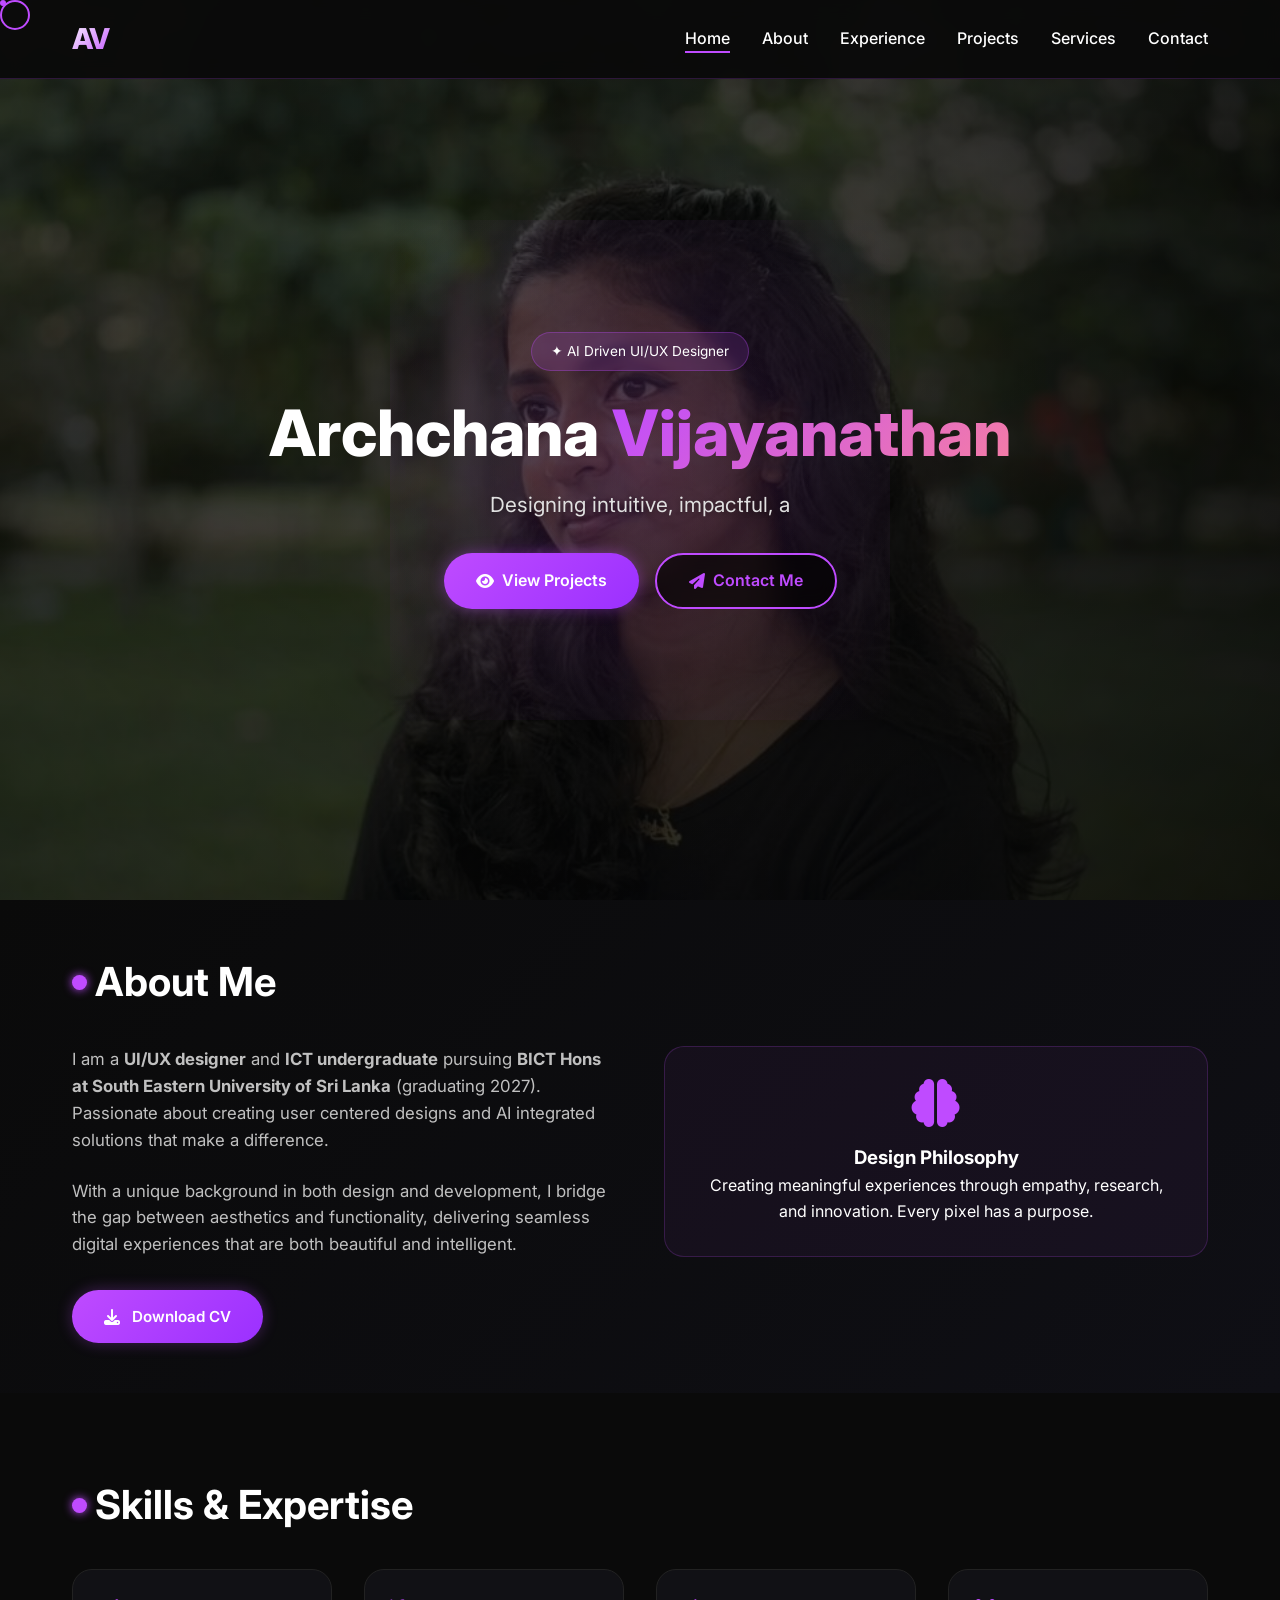
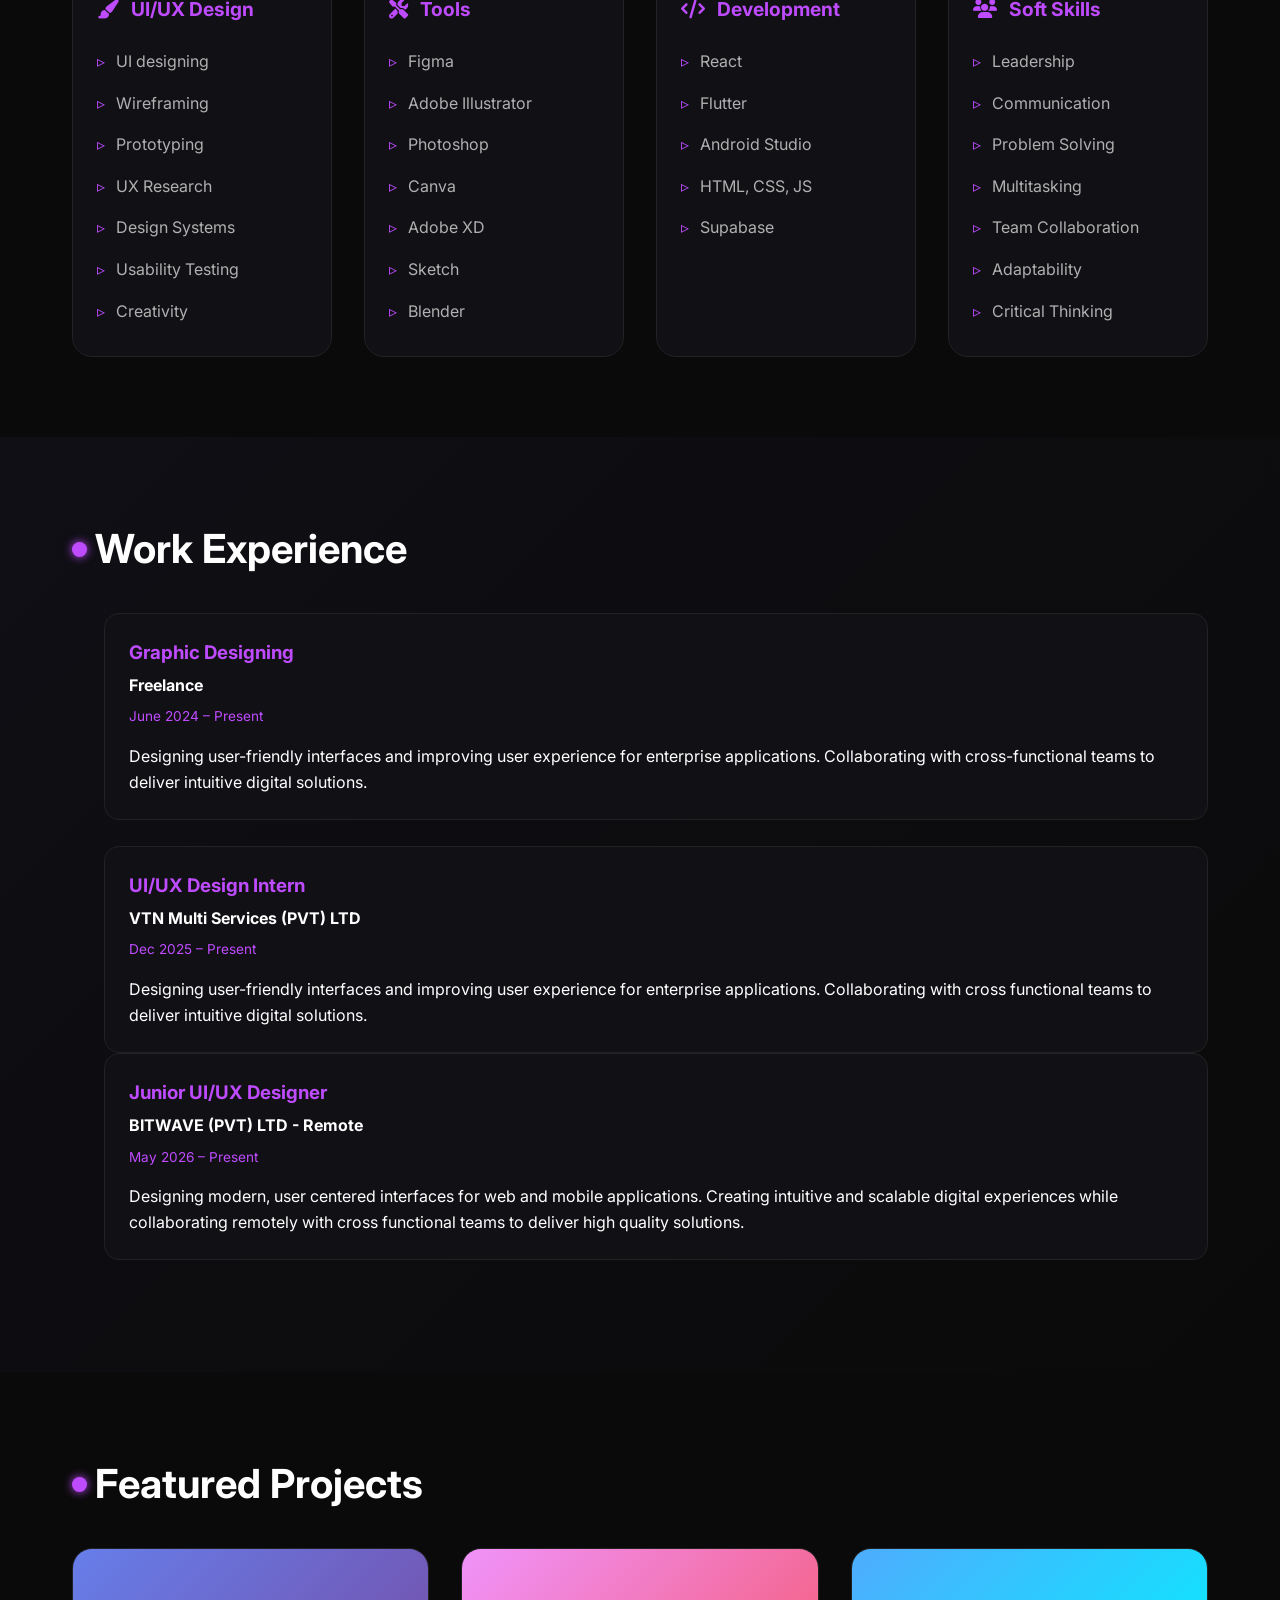
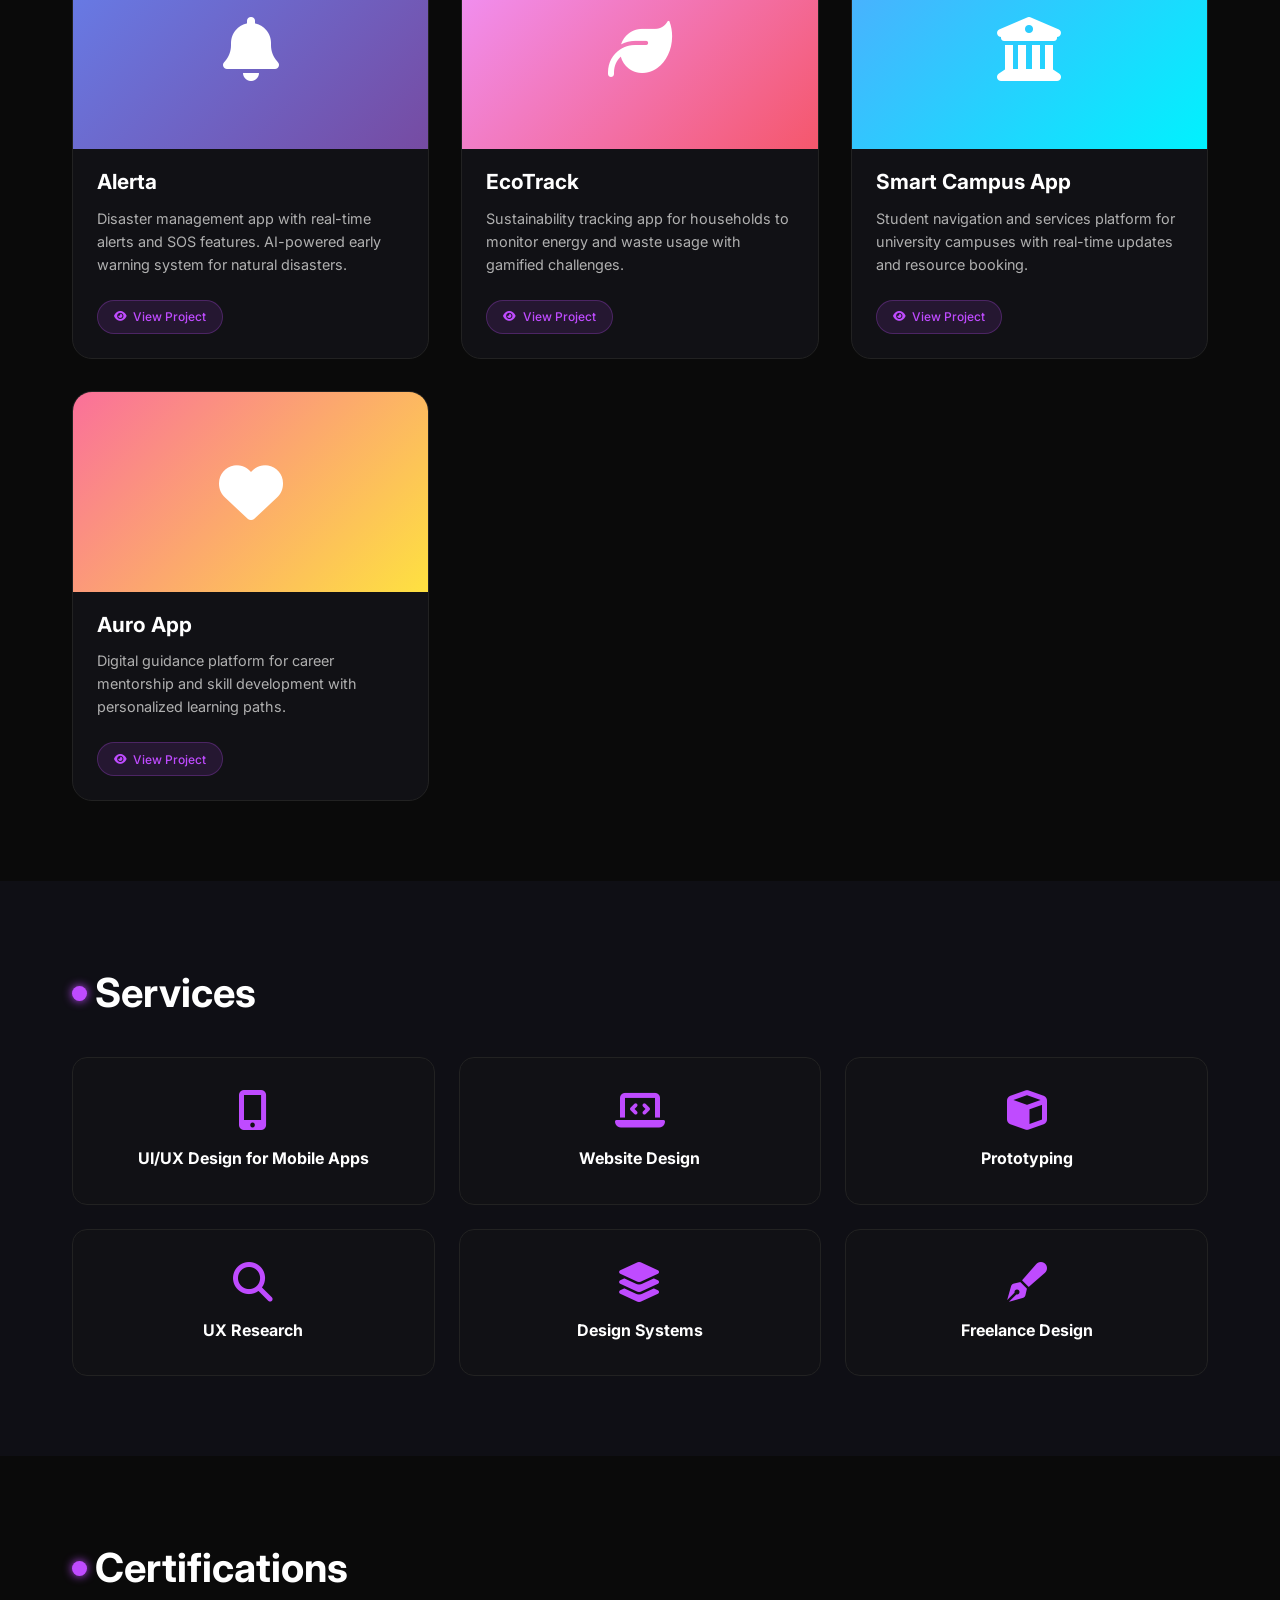
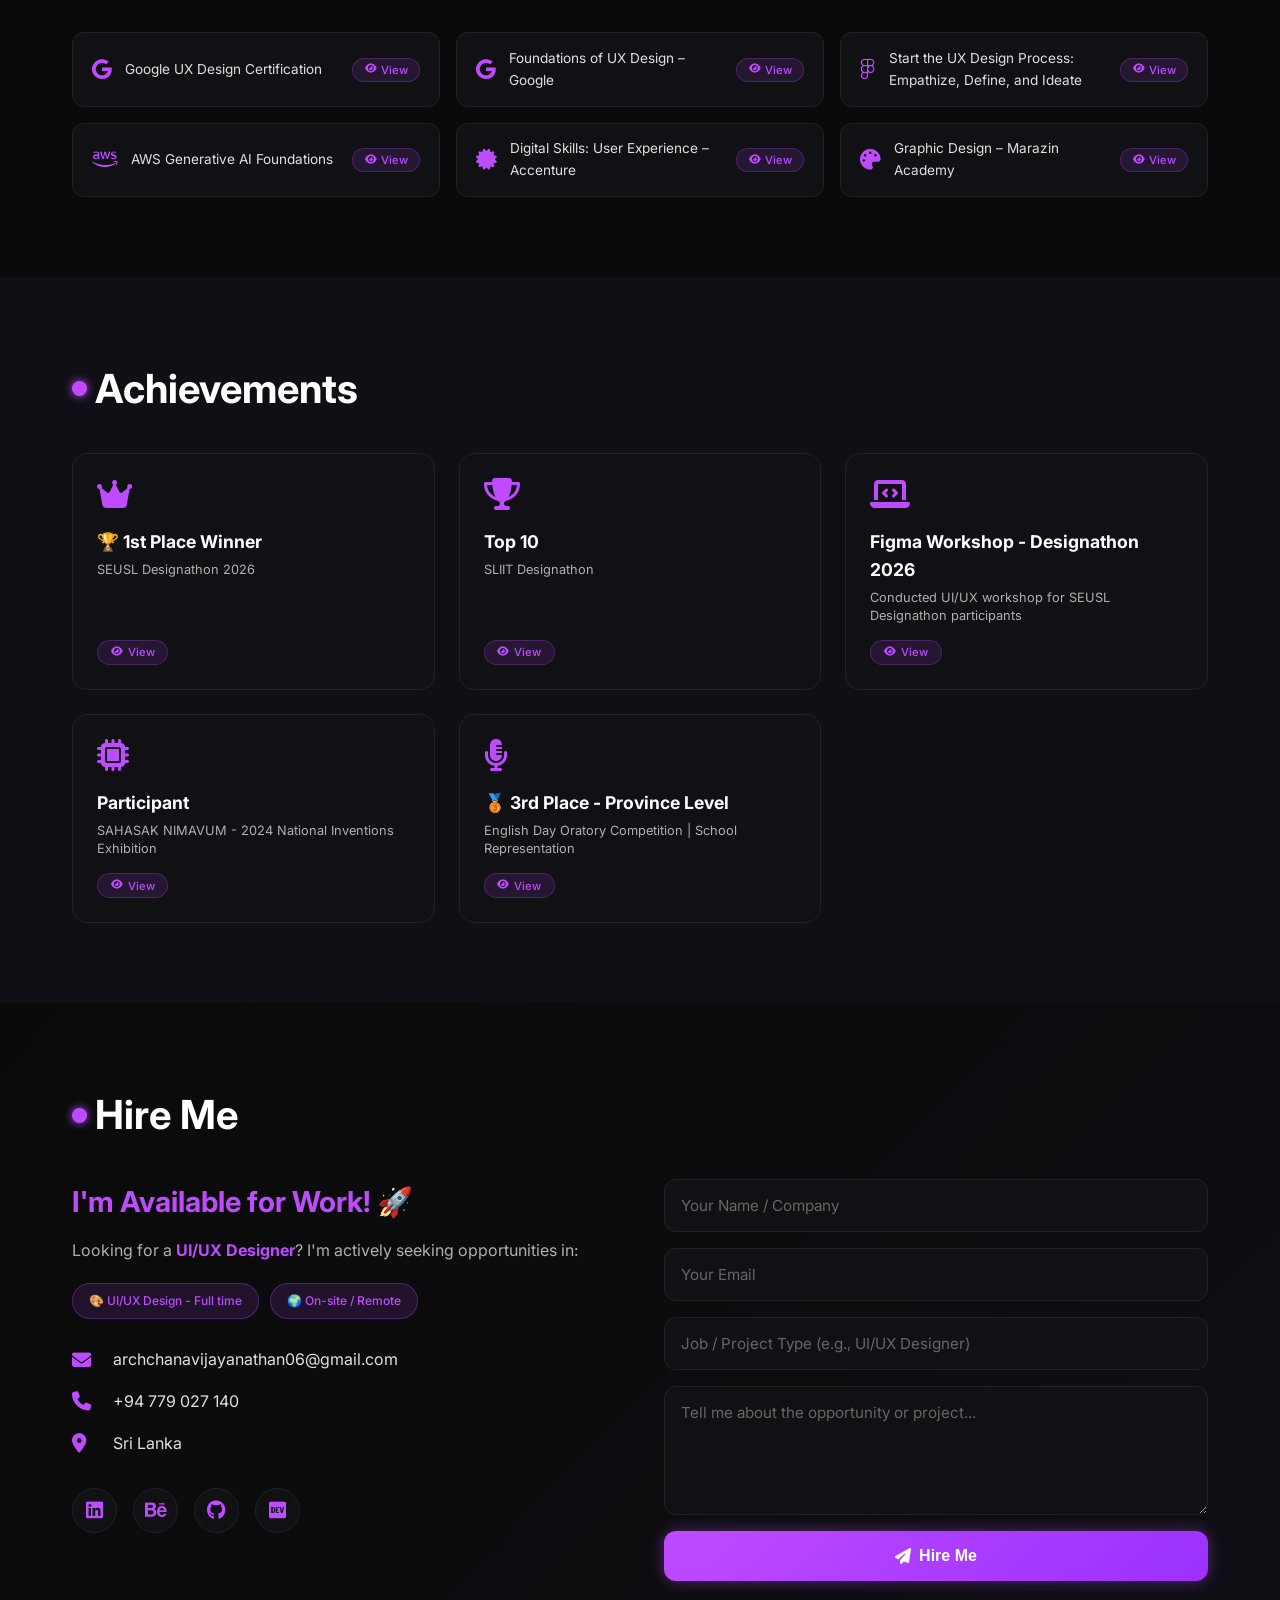
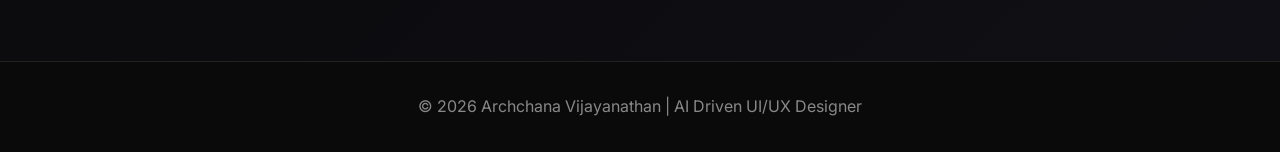
==== index.html @ ea940a8a "Change name" ====
<!doctype html>
<html lang="en">
  <head>
    <meta charset="UTF-8" />
    <meta
      name="viewport"
      content="width=device-width, initial-scale=1.0, viewport-fit=cover"
    />
    <title>Archchana Vijayanathan</title>

    <!-- Custom Favicon - AV Monogram -->
    <link
      rel="icon"
      type="image/svg+xml"
      href="data:image/svg+xml,%3Csvg xmlns='http://www.w3.org/2000/svg' viewBox='0 0 100 100'%3E%3Crect width='100' height='100' rx='25' fill='%23111115'/%3E%3Crect width='100' height='100' rx='25' fill='none' stroke='%23bf4bff' stroke-width='2'/%3E%3Ctext x='50%25' y='50%25' text-anchor='middle' dy='.35em' font-size='46' font-weight='bold' font-family='Arial, sans-serif' fill='%23bf4bff'%3EAV%3C/text%3E%3C/svg%3E"
    />
    <link
      rel="icon"
      type="image/png"
      sizes="32x32"
      href="data:image/svg+xml,%3Csvg xmlns='http://www.w3.org/2000/svg' viewBox='0 0 32 32'%3E%3Crect width='32' height='32' rx='8' fill='%23111115'/%3E%3Ctext x='50%25' y='50%25' text-anchor='middle' dy='.35em' font-size='18' font-weight='bold' font-family='Arial' fill='%23bf4bff'%3EAV%3C/text%3E%3C/svg%3E"
    />
    <link
      rel="apple-touch-icon"
      href="data:image/svg+xml,%3Csvg xmlns='http://www.w3.org/2000/svg' viewBox='0 0 180 180'%3E%3Crect width='180' height='180' rx='35' fill='%23111115'/%3E%3Ctext x='50%25' y='50%25' text-anchor='middle' dy='.35em' font-size='80' font-weight='bold' font-family='Arial' fill='%23bf4bff'%3EAV%3C/text%3E%3C/svg%3E"
    />
    <link
      rel="shortcut icon"
      href="data:image/svg+xml,%3Csvg xmlns='http://www.w3.org/2000/svg' viewBox='0 0 32 32'%3E%3Crect width='32' height='32' rx='8' fill='%23111115'/%3E%3Ctext x='50%25' y='50%25' text-anchor='middle' dy='.35em' font-size='18' font-weight='bold' font-family='Arial' fill='%23bf4bff'%3EAV%3C/text%3E%3C/svg%3E"
    />

    <link rel="stylesheet" href="style.css" />
    <link
      href="https://fonts.googleapis.com/css2?family=Inter:opsz,wght@14..32,300;14..32,400;14..32,500;14..32,600;14..32,700;14..32,800&display=swap"
      rel="stylesheet"
    />
    <link
      rel="stylesheet"
      href="https://cdnjs.cloudflare.com/ajax/libs/font-awesome/6.5.1/css/all.min.css"
    />
  </head>
  <body>
    <!-- Custom Cursor -->
    <div class="cursor-dot"></div>
    <div class="cursor-outline"></div>

    <!-- Navigation -->
    <nav class="navbar">
      <div class="nav-container">
        <div class="logo">AV</div>
        <ul class="nav-links">
          <li><a href="#home">Home</a></li>
          <li><a href="#about">About</a></li>
          <li><a href="#experience">Experience</a></li>
          <li><a href="#projects">Projects</a></li>
          <li><a href="#services">Services</a></li>
          <li><a href="#contact">Contact</a></li>
        </ul>
        <div class="menu-btn">
          <i class="fas fa-bars"></i>
        </div>
      </div>
    </nav>

    <!-- Hero Section -->
    <section id="home" class="hero">
      <div class="hero-bg-image"></div>
      <div class="hero-overlay"></div>
      <div class="hero-container">
        <div class="hero-content">
          <div class="hero-badge glow-text">✦ AI Driven UI/UX Designer</div>
          <h1 class="hero-title">
            Archchana <span class="neon-text">Vijayanathan</span>
          </h1>
          <p class="hero-tagline">
            Designing intuitive, impactful, and intelligent digital experiences.
          </p>
          <div class="hero-buttons">
            <a href="#projects" class="btn btn-primary">
              <i class="fas fa-eye"></i> View Projects
            </a>
            <a href="#contact" class="btn btn-secondary">
              <i class="fas fa-paper-plane"></i> Contact Me
            </a>
          </div>
        </div>
        <div class="hero-glow"></div>
      </div>
    </section>

    <!-- About Section -->
    <section id="about" class="about">
      <div class="container">
        <h2 class="section-title"><span class="neon-dot"></span> About Me</h2>
        <div class="about-grid">
          <div class="about-text">
            <p>
              I am a <strong>UI/UX designer</strong> and
              <strong>ICT undergraduate</strong> pursuing
              <strong
                >BICT Hons at South Eastern University of Sri Lanka</strong
              >
              (graduating 2027). Passionate about creating user centered designs
              and AI integrated solutions that make a difference.
            </p>
            <p>
              With a unique background in both design and development, I bridge
              the gap between aesthetics and functionality, delivering seamless
              digital experiences that are both beautiful and intelligent.
            </p>
            <div class="about-cv-btn">
              <a href="Archchana CV.pdf" download class="btn-cv">
                <i class="fas fa-download"></i> Download CV
              </a>
            </div>
          </div>
          <div class="about-card">
            <i class="fas fa-brain"></i>
            <h3>Design Philosophy</h3>
            <p>
              Creating meaningful experiences through empathy, research, and
              innovation. Every pixel has a purpose.
            </p>
          </div>
        </div>
      </div>
    </section>

    <!-- Skills Section -->
    <section id="skills" class="skills">
      <div class="container">
        <h2 class="section-title">
          <span class="neon-dot"></span> Skills & Expertise
        </h2>
        <div class="skills-grid">
          <div class="skill-category">
            <h3><i class="fas fa-paintbrush"></i> UI/UX Design</h3>
            <ul>
              <li>UI designing</li>
              <li>Wireframing</li>
              <li>Prototyping</li>
              <li>UX Research</li>
              <li>Design Systems</li>
              <li>Usability Testing</li>
              <li>Creativity</li>
            </ul>
          </div>
          <div class="skill-category">
            <h3><i class="fas fa-tools"></i> Tools</h3>
            <ul>
              <li>Figma</li>
              <li>Adobe Illustrator</li>
              <li>Photoshop</li>
              <li>Canva</li>
              <li>Adobe XD</li>
              <li>Sketch</li>
              <li>Blender</li>
            </ul>
          </div>
          <div class="skill-category">
            <h3><i class="fas fa-code"></i> Development</h3>
            <ul>
              <li>React</li>
              <li>Flutter</li>
              <li>Android Studio</li>
              <li>HTML, CSS, JS</li>
              <li>Supabase</li>
            </ul>
          </div>
          <div class="skill-category">
            <h3><i class="fas fa-users"></i> Soft Skills</h3>
            <ul>
              <li>Leadership</li>
              <li>Communication</li>
              <li>Problem Solving</li>
              <li>Multitasking</li>
              <li>Team Collaboration</li>
              <li>Adaptability</li>
              <li>Critical Thinking</li>
            </ul>
          </div>
        </div>
      </div>
    </section>

    <!-- Experience Section -->
    <section id="experience" class="experience">
      <div class="container">
        <h2 class="section-title">
          <span class="neon-dot"></span> Work Experience
        </h2>
        <div class="timeline">
          <div class="timeline-item">
            <div class="timeline-content">
              <h3>Graphic Designing</h3>
              <h4>Freelance</h4>
              <p class="timeline-date">June 2024 – Present</p>
              <p>
                Designing user-friendly interfaces and improving user experience
                for enterprise applications. Collaborating with cross-functional
                teams to deliver intuitive digital solutions.
              </p>
            </div>
            <br />
            <div class="timeline-content">
              <h3>UI/UX Design Intern</h3>
              <h4>VTN Multi Services (PVT) LTD</h4>
              <p class="timeline-date">Dec 2025 – Present</p>
              <p>
                Designing user-friendly interfaces and improving user experience
                for enterprise applications. Collaborating with cross functional
                teams to deliver intuitive digital solutions.
              </p>
            </div>

            <div class="timeline-content">
              <h3>Junior UI/UX Designer</h3>
              <h4>BITWAVE (PVT) LTD - Remote</h4>
              <p class="timeline-date">May 2026 – Present</p>
              <p>
                Designing modern, user centered interfaces for web and mobile
                applications. Creating intuitive and scalable digital
                experiences while collaborating remotely with cross functional
                teams to deliver high quality solutions.
              </p>
            </div>
          </div>
        </div>
      </div>
    </section>

    <!-- Projects Section -->
    <section id="projects" class="projects">
      <div class="container">
        <h2 class="section-title">
          <span class="neon-dot"></span> Featured Projects
        </h2>
        <div class="projects-grid">
          <div class="project-card">
            <div
              class="project-image"
              style="
                background: linear-gradient(135deg, #667eea 0%, #764ba2 100%);
              "
            >
              <i class="fas fa-bell"></i>
            </div>
            <h3>Alerta</h3>
            <p>
              Disaster management app with real-time alerts and SOS features.
              AI-powered early warning system for natural disasters.
            </p>
            <a href="project.html?id=alerta" class="project-view-btn">
              <i class="fas fa-eye"></i> View Project
            </a>
          </div>

          <div class="project-card">
            <div
              class="project-image"
              style="
                background: linear-gradient(135deg, #f093fb 0%, #f5576c 100%);
              "
            >
              <i class="fas fa-leaf"></i>
            </div>
            <h3>EcoTrack</h3>
            <p>
              Sustainability tracking app for households to monitor energy and
              waste usage with gamified challenges.
            </p>
            <a href="project.html?id=ecotrack" class="project-view-btn">
              <i class="fas fa-eye"></i> View Project
            </a>
          </div>

          <div class="project-card">
            <div
              class="project-image"
              style="
                background: linear-gradient(135deg, #4facfe 0%, #00f2fe 100%);
              "
            >
              <i class="fas fa-university"></i>
            </div>
            <h3>Smart Campus App</h3>
            <p>
              Student navigation and services platform for university campuses
              with real-time updates and resource booking.
            </p>
            <a href="project.html?id=smart-campus" class="project-view-btn">
              <i class="fas fa-eye"></i> View Project
            </a>
          </div>

          <div class="project-card">
            <div
              class="project-image"
              style="
                background: linear-gradient(135deg, #fa709a 0%, #fee140 100%);
              "
            >
              <i class="fas fa-heart"></i>
            </div>
            <h3>Auro App</h3>
            <p>
              Digital guidance platform for career mentorship and skill
              development with personalized learning paths.
            </p>
            <a href="project.html?id=auro-app" class="project-view-btn">
              <i class="fas fa-eye"></i> View Project
            </a>
          </div>

          <!-- <div class="project-card">
            <div
              class="project-image"
              style="
                background: linear-gradient(135deg, #a18cd1 0%, #fbc2eb 100%);
              "
            >
              <i class="fas fa-robot"></i>
            </div>

            <h3>AI Co-Founder</h3>
            <p>
              AI UX assistant concept that helps designers generate wireframes
              and user flows using generative AI.
            </p>
            <a href="project.html?id=ai-cofounder" class="project-view-btn">
              <i class="fas fa-eye"></i> View Project
            </a>
          </div> -->
        </div>
      </div>
    </section>

    <!-- Services Section -->
    <section id="services" class="services">
      <div class="container">
        <h2 class="section-title"><span class="neon-dot"></span> Services</h2>
        <div class="services-grid">
          <div class="service-card">
            <i class="fas fa-mobile-alt"></i>
            <h3>UI/UX Design for Mobile Apps</h3>
          </div>
          <div class="service-card">
            <i class="fas fa-laptop-code"></i>
            <h3>Website Design</h3>
          </div>
          <div class="service-card">
            <i class="fas fa-cube"></i>
            <h3>Prototyping</h3>
          </div>
          <div class="service-card">
            <i class="fas fa-search"></i>
            <h3>UX Research</h3>
          </div>
          <div class="service-card">
            <i class="fas fa-layer-group"></i>
            <h3>Design Systems</h3>
          </div>
          <div class="service-card">
            <i class="fas fa-pen-fancy"></i>
            <h3>Freelance Design</h3>
          </div>
        </div>
      </div>
    </section>

    <!-- Certifications Section -->
    <section id="certifications" class="certifications">
      <div class="container">
        <h2 class="section-title">
          <span class="neon-dot"></span> Certifications
        </h2>
        <div class="certs-grid">
          <div class="cert-card">
            <i class="fab fa-google"></i>
            <div class="cert-info">
              <span>Google UX Design Certification</span>
              <button
                class="cert-view-btn"
                data-cert="certificates/google-ux-cert.jpg"
                data-title="Google UX Design Certification"
              >
                <i class="fas fa-eye"></i> View
              </button>
            </div>
          </div>
          <div class="cert-card">
            <i class="fab fa-google"></i>
            <div class="cert-info">
              <span>Foundations of UX Design – Google</span>
              <button
                class="cert-view-btn"
                data-cert="certificates/google-foundations.jpg"
                data-title="Foundations of UX Design – Google"
              >
                <i class="fas fa-eye"></i> View
              </button>
            </div>
          </div>
          <div class="cert-card">
            <i class="fab fa-figma"></i>
            <div class="cert-info">
              <span
                >Start the UX Design Process: Empathize, Define, and
                Ideate</span
              >
              <button
                class="cert-view-btn"
                data-cert="certificates/google-figma.jpg"
                data-title="High-Fidelity Design in Figma – Google"
              >
                <i class="fas fa-eye"></i> View
              </button>
            </div>
          </div>
          <div class="cert-card">
            <i class="fab fa-aws"></i>
            <div class="cert-info">
              <span>AWS Generative AI Foundations</span>
              <button
                class="cert-view-btn"
                data-cert="certificates/aws-ai.jpg"
                data-title="AWS Generative AI Foundations"
              >
                <i class="fas fa-eye"></i> View
              </button>
            </div>
          </div>
          <!-- Accenture UX Certification - Opens FutureLearn Link -->
          <div class="cert-card">
            <i class="fas fa-certificate"></i>
            <div class="cert-info">
              <span>Digital Skills: User Experience – Accenture</span>
              <button
                class="cert-view-btn"
                onclick="
                  window.open(
                    'https://www.futurelearn.com/certificates/6q0sbx9',
                    '_blank',
                  )
                "
                data-cert="certificates/accenture-ux.jpg"
                data-title="User Experience – Accenture"
              >
                <i class="fas fa-eye"></i> View
              </button>
            </div>
          </div>
          <div class="cert-card">
            <i class="fas fa-palette"></i>
            <div class="cert-info">
              <span>Graphic Design – Marazin Academy</span>
              <button
                class="cert-view-btn"
                data-cert="certificates/graphic-design.jpg"
                data-title="Graphic Design – Marazin Academy"
              >
                <i class="fas fa-eye"></i> View
              </button>
            </div>
          </div>
        </div>
      </div>
    </section>

    <!-- Modal for displaying certificate images -->
    <div id="certModal" class="cert-modal">
      <div class="cert-modal-content">
        <span class="cert-modal-close">&times;</span>
        <img id="certModalImage" src="" alt="Certificate" />
        <div class="cert-modal-caption"></div>
      </div>
    </div>
    <!-- Achievements Section -->
    <section id="achievements" class="achievements">
      <div class="container">
        <h2 class="section-title">
          <span class="neon-dot"></span> Achievements
        </h2>
        <div class="achievements-grid">
          <div class="achievement-card">
            <i class="fas fa-crown"></i>
            <div class="achievement-info">
              <h3>🏆 1st Place Winner</h3>
              <p>SEUSL Designathon 2026</p>
            </div>
            <a href="achievement.html?id=seusl-designathon">
              <button class="achievement-view-btn">
                <i class="fas fa-eye"></i> View
              </button>
            </a>
          </div>

          <div class="achievement-card">
            <i class="fas fa-trophy"></i>
            <div class="achievement-info">
              <h3>Top 10</h3>
              <p>SLIIT Designathon</p>
            </div>
            <a href="achievement.html?id=sliit-designathon">
              <button class="achievement-view-btn">
                <i class="fas fa-eye"></i> View
              </button>
            </a>
          </div>

          <!-- <div class="achievement-card">
            <i class="fas fa-award"></i>
            <div class="achievement-info">
              <h3>Top 25</h3>
              <p>SLASSCOM Hack Like a Girl 3.0</p>
            </div>
            <a href="achievement.html?id=hack-like-girl">
              <button class="achievement-view-btn">
                <i class="fas fa-eye"></i> View
              </button>
            </a>
          </div> -->

          <div class="achievement-card">
            <i class="fas fa-laptop-code"></i>
            <div class="achievement-info">
              <h3>Figma Workshop - Designathon 2026</h3>
              <p>Conducted UI/UX workshop for SEUSL Designathon participants</p>
            </div>
            <a href="achievement.html?id=figma-workshop">
              <button class="achievement-view-btn">
                <i class="fas fa-eye"></i> View
              </button>
            </a>
          </div>

          <div class="achievement-card">
            <i class="fas fa-microchip"></i>
            <div class="achievement-info">
              <h3>Participant</h3>
              <p>SAHASAK NIMAVUM - 2024 National Inventions Exhibition</p>
            </div>
            <a href="achievement.html?id=sahasak-nimavum">
              <button class="achievement-view-btn">
                <i class="fas fa-eye"></i> View
              </button>
            </a>
          </div>

          <div class="achievement-card">
            <i class="fas fa-microphone-alt"></i>
            <div class="achievement-info">
              <h3>🥉 3rd Place - Province Level</h3>
              <p>English Day Oratory Competition | School Representation</p>
            </div>
            <a href="achievement.html?id=english-oratory">
              <button class="achievement-view-btn">
                <i class="fas fa-eye"></i> View
              </button>
            </a>
          </div>
        </div>
      </div>
    </section>

    <!-- Contact Section -->
    <section id="contact" class="contact">
      <div class="container">
        <h2 class="section-title"><span class="neon-dot"></span> Hire Me</h2>
        <div class="contact-grid">
          <div class="contact-info">
            <h3>I'm Available for Work! 🚀</h3>
            <p>
              Looking for a <strong>UI/UX Designer</strong>? I'm actively
              seeking opportunities in:
            </p>
            <div class="job-opportunities">
              <span class="job-tag">🎨 UI/UX Design - Full time</span>
              <span class="job-tag">🌍 On-site / Remote</span>
            </div>
            <div class="contact-details">
              <div class="contact-item">
                <i class="fas fa-envelope"></i
                ><span>archchanavijayanathan06@gmail.com</span>
              </div>
              <div class="contact-item">
                <i class="fas fa-phone"></i><span>+94 779 027 140</span>
              </div>
              <div class="contact-item">
                <i class="fas fa-map-marker-alt"></i><span>Sri Lanka</span>
              </div>
            </div>
            <div class="social-links">
              <a
                href="https://www.linkedin.com/in/archchanavijayanathan"
                target="_blank"
                ><i class="fab fa-linkedin"></i
              ></a>
              <a href="https://www.behance.net/arvijayanathan" target="_blank"
                ><i class="fab fa-behance"></i
              ></a>
              <a href="https://github.com/Archchana06" target="_blank"
                ><i class="fab fa-github"></i
              ></a>
              <a
                href="https://devpost.com/archchanavijayanathan06"
                target="_blank"
                ><i class="fab fa-dev"></i
              ></a>
            </div>
          </div>
          <form class="contact-form" id="contactForm">
            <input type="text" placeholder="Your Name / Company" required />
            <input type="email" placeholder="Your Email" required />
            <input
              type="text"
              placeholder="Job / Project Type (e.g., UI/UX Designer)"
            />
            <textarea
              rows="5"
              placeholder="Tell me about the opportunity or project..."
              required
            ></textarea>
            <button type="submit" class="btn btn-primary">
              <i class="fas fa-paper-plane"></i> Hire Me
            </button>
          </form>
        </div>
      </div>
    </section>

    <footer>
      <div class="container">
        <p>© 2026 Archchana Vijayanathan | AI Driven UI/UX Designer</p>
      </div>
    </footer>

    <script src="script.js"></script>
  </body>
</html>
---- style.css ----
/* style.css - Modern Dark Mode Portfolio for Archchana Vijayanathan */

* {
  margin: 0;
  padding: 0;
  box-sizing: border-box;
}

html {
  scroll-behavior: smooth;
  overflow-x: hidden;
}

body {
  font-family: 'Inter', -apple-system, BlinkMacSystemFont, 'Segoe UI', sans-serif;
  background: #0a0a0a;
  color: #ffffff;
  line-height: 1.6;
  overflow-x: hidden;
  cursor: none;
}

/* Custom Cursor */
.cursor-dot {
  width: 6px;
  height: 6px;
  background: #bf4bff;
  border-radius: 50%;
  position: fixed;
  pointer-events: none;
  z-index: 10000;
  transition: transform 0.1s ease;
}

.cursor-outline {
  width: 30px;
  height: 30px;
  border: 2px solid #bf4bff;
  border-radius: 50%;
  position: fixed;
  pointer-events: none;
  z-index: 9999;
  transition: all 0.2s ease;
}

@media (max-width: 768px) {
  body {
    cursor: auto;
  }
  .cursor-dot, .cursor-outline {
    display: none;
  }
}

/* Scrollbar */
::-webkit-scrollbar {
  width: 8px;
}

::-webkit-scrollbar-track {
  background: #1a1a1a;
}

::-webkit-scrollbar-thumb {
  background: #bf4bff;
  border-radius: 10px;
}

::-webkit-scrollbar-thumb:hover {
  background: #9b30ff;
}

/* Navigation */
.navbar {
  position: fixed;
  top: 0;
  width: 100%;
  background: rgba(10, 10, 10, 0.95);
  backdrop-filter: blur(10px);
  z-index: 1000;
  border-bottom: 1px solid rgba(191, 75, 255, 0.2);
  transition: all 0.3s ease;
}

.nav-container {
  max-width: 1200px;
  margin: 0 auto;
  padding: 1rem 2rem;
  display: flex;
  justify-content: space-between;
  align-items: center;
}

.logo {
  font-size: 1.8rem;
  font-weight: 800;
  background: linear-gradient(135deg, #ffffff, #bf4bff);
  background-clip: text;
  -webkit-background-clip: text;
  color: transparent;
  letter-spacing: -0.02em;
}

.nav-links {
  display: flex;
  gap: 2rem;
  list-style: none;
}

.nav-links a {
  color: #ffffff;
  text-decoration: none;
  font-weight: 500;
  transition: color 0.3s;
  position: relative;
}

.nav-links a::after {
  content: '';
  position: absolute;
  bottom: -5px;
  left: 0;
  width: 0;
  height: 2px;
  background: #bf4bff;
  transition: width 0.3s;
}

.nav-links a:hover::after,
.nav-links a.active::after {
  width: 100%;
}

.nav-links a:hover {
  color: #bf4bff;
}

.menu-btn {
  display: none;
  font-size: 1.5rem;
  cursor: pointer;
  color: #bf4bff;
}

/* Hero Section with Background Image Support */
.hero {
  min-height: 100vh;
  display: flex;
  align-items: center;
  justify-content: center;
  position: relative;
  overflow: hidden;
  padding: 120px 2rem 80px;
}

/* Background Image Layer */
.hero-bg-image {
  position: absolute;
  top: 0;
  left: 0;
  width: 100%;
  height: 100%;
  background-image: url('Archchana2.jpeg'); /* Replace with your image path */
  background-size: cover;
  background-position: center;
  background-repeat: no-repeat;
  z-index: 0;
}

/* Dark Overlay for better text readability */
.hero-overlay {
  position: absolute;
  top: 0;
  left: 0;
  width: 100%;
  height: 100%;
  background: linear-gradient(135deg, rgba(0, 0, 0, 0.60), rgba(10, 10, 10, 0.9));
  z-index: 1;
}

/* Optional vignette effect */
.hero::after {
  content: '';
  position: absolute;
  top: 0;
  left: 0;
  width: 100%;
  height: 100%;
  background: radial-gradient(circle at center, transparent 0%, rgba(0, 0, 0, 0.4) 100%);
  z-index: 1;
  pointer-events: none;
}

.hero-container {
  max-width: 1200px;
  margin: 0 auto;
  text-align: center;
  position: relative;
  z-index: 2;
}

.hero-content {
  position: relative;
  z-index: 3;
}

.hero-badge {
  display: inline-block;
  padding: 0.5rem 1.2rem;
  background: rgba(191, 75, 255, 0.15);
  border: 1px solid rgba(191, 75, 255, 0.3);
  border-radius: 50px;
  font-size: 0.85rem;
  margin-bottom: 1.5rem;
  animation: glow 2s ease-in-out infinite;
  backdrop-filter: blur(5px);
}

@keyframes glow {
  0%, 100% { box-shadow: 0 0 5px rgba(191, 75, 255, 0.3); }
  50% { box-shadow: 0 0 20px rgba(191, 75, 255, 0.6); }
}

.hero-title {
  font-size: 4rem;
  font-weight: 800;
  margin-bottom: 1rem;
  line-height: 1.2;
}

.neon-text {
  background: linear-gradient(135deg, #bf4bff, #f57da5);
  background-clip: text;
  -webkit-background-clip: text;
  color: transparent;
  animation: neonPulse 2s ease-in-out infinite;
}

@keyframes neonPulse {
  0%, 100% { opacity: 1; }
  50% { opacity: 0.9; text-shadow: 0 0 10px rgba(191, 75, 255, 0.5); }
}

.hero-tagline {
  font-size: 1.3rem;
  color: #e0e0e0;
  margin-bottom: 2rem;
  max-width: 600px;
  margin-left: auto;
  margin-right: auto;
  text-shadow: 0 2px 5px rgba(0, 0, 0, 0.3);
}

.hero-buttons {
  display: flex;
  gap: 1rem;
  justify-content: center;
  flex-wrap: wrap;
}

.btn {
  display: inline-flex;
  align-items: center;
  gap: 0.5rem;
  padding: 0.8rem 2rem;
  border-radius: 50px;
  text-decoration: none;
  font-weight: 600;
  transition: all 0.3s ease;
  cursor: pointer;
  border: none;
  font-size: 1rem;
}

.btn-primary {
  background: linear-gradient(135deg, #bf4bff, #9b30ff);
  color: white;
  box-shadow: 0 0 15px rgba(191, 75, 255, 0.4);
}

.btn-primary:hover {
  transform: translateY(-3px);
  box-shadow: 0 0 25px rgba(191, 75, 255, 0.6);
}

.btn-secondary {
  background: rgba(0, 0, 0, 0.6);
  backdrop-filter: blur(10px);
  border: 2px solid #bf4bff;
  color: #bf4bff;
}

.btn-secondary:hover {
  background: rgba(191, 75, 255, 0.2);
  transform: translateY(-3px);
}

.hero-glow {
  position: absolute;
  top: 50%;
  left: 50%;
  width: 500px;
  height: 500px;
  background: radial-gradient(circle, rgba(191, 75, 255, 0.15), transparent);
  transform: translate(-50%, -50%);
  pointer-events: none;
  animation: floatGlow 6s ease-in-out infinite;
  z-index: 1;
}

@keyframes floatGlow {
  0%, 100% { transform: translate(-50%, -50%) scale(1); opacity: 0.5; }
  50% { transform: translate(-50%, -50%) scale(1.1); opacity: 0.8; }
}

/* Container */
.container {
  max-width: 1200px;
  margin: 0 auto;
  padding: 0 2rem;
}

/* Section Titles */
.section-title {
  font-size: 2.5rem;
  font-weight: 700;
  margin-bottom: 2rem;
  display: flex;
  align-items: center;
  gap: 0.5rem;
}

.neon-dot {
  width: 15px;
  height: 15px;
  background: #bf4bff;
  border-radius: 50%;
  display: inline-block;
  box-shadow: 0 0 10px #bf4bff;
  animation: pulse 1.5s ease-in-out infinite;
}

@keyframes pulse {
  0%, 100% { opacity: 1; transform: scale(1); }
  50% { opacity: 0.5; transform: scale(1.2); }
}

/* About Section */
.about {
  padding: 50px 0;
  background: linear-gradient(135deg, #0a0a0a, #0f0f15);
}

.about-grid {
  display: grid;
  grid-template-columns: 1fr 1fr;
  gap: 3rem;
  align-items: start;
}

.about-text p {
  color: #c0c0c0;
  margin-bottom: 1.5rem;
  font-size: 1.05rem;
}

.about-stats {
  display: flex;
  gap: 2rem;
  margin-top: 2rem;
}

.stat {
  text-align: center;
}

.stat-number {
  display: block;
  font-size: 2rem;
  font-weight: 700;
  color: #bf4bff;
}

.stat-label {
  font-size: 0.85rem;
  color: #888;
}

.about-card {
  background: rgba(191, 75, 255, 0.05);
  border: 1px solid rgba(191, 75, 255, 0.2);
  border-radius: 20px;
  padding: 2rem;
  text-align: center;
  transition: transform 0.3s;
}

.about-card:hover {
  transform: translateY(-5px);
  border-color: #bf4bff;
}

.about-card i {
  font-size: 3rem;
  color: #bf4bff;
  margin-bottom: 1rem;
}

/* Skills Section */
.skills {
  padding: 80px 0;
}

.skills-grid {
  display: grid;
  grid-template-columns: repeat(auto-fit, minmax(250px, 1fr));
  gap: 2rem;
}

.skill-category {
  background: #111115;
  border-radius: 20px;
  padding: 1.5rem;
  border: 1px solid #222;
  transition: all 0.3s;
}

.skill-category:hover {
  transform: translateY(-5px);
  border-color: #bf4bff;
  box-shadow: 0 10px 30px rgba(191, 75, 255, 0.1);
}

.skill-category h3 {
  color: #bf4bff;
  margin-bottom: 1rem;
  font-size: 1.2rem;
}

.skill-category h3 i {
  margin-right: 0.5rem;
}

.skill-category ul {
  list-style: none;
}

.skill-category li {
  color: #b0b0b0;
  padding: 0.5rem 0;
  padding-left: 1.2rem;
  position: relative;
}

.skill-category li::before {
  content: '▹';
  position: absolute;
  left: 0;
  color: #bf4bff;
}

/* Experience Section */
.experience {
  padding: 80px 0;
  background: linear-gradient(135deg, #0f0f15, #0a0a0a);
}

.timeline {
  position: relative;
  padding-left: 2rem;
}

.timeline-item {
  position: relative;
  margin-bottom: 2rem;
}

.timeline-icon {
  position: absolute;
  left: -2rem;
  top: 0;
  width: 40px;
  height: 40px;
  background: #bf4bff;
  border-radius: 50%;
  display: flex;
  align-items: center;
  justify-content: center;
  box-shadow: 0 0 15px rgba(191, 75, 255, 0.5);
}

.timeline-content {
  background: #111115;
  padding: 1.5rem;
  border-radius: 15px;
  border: 1px solid #222;
  transition: transform 0.3s;
}

.timeline-content:hover {
  transform: translateX(10px);
  border-color: #bf4bff;
}

.timeline-content h3 {
  color: #bf4bff;
  margin-bottom: 0.3rem;
}

.timeline-content h4 {
  color: #fff;
  margin-bottom: 0.5rem;
}

.timeline-date {
  color: #bf4bff;
  font-size: 0.85rem;
  margin-bottom: 1rem;
}

/* Projects Section */
.projects {
  padding: 80px 0;
}

.projects-grid {
  display: grid;
  grid-template-columns: repeat(auto-fit, minmax(300px, 1fr));
  gap: 2rem;
}

.project-card {
  background: #111115;
  border-radius: 20px;
  overflow: hidden;
  border: 1px solid #222;
  transition: all 0.4s;
}

.project-card:hover {
  transform: translateY(-10px);
  border-color: #bf4bff;
  box-shadow: 0 20px 40px rgba(191, 75, 255, 0.2);
}

.project-image {
  height: 200px;
  display: flex;
  align-items: center;
  justify-content: center;
  font-size: 4rem;
  color: white;
}

.project-card h3 {
  padding: 1rem 1.5rem 0.5rem;
  font-size: 1.3rem;
}

.project-card p {
  padding: 0 1.5rem;
  color: #b0b0b0;
  font-size: 0.9rem;
}

.project-tags {
  padding: 1rem 1.5rem 1.5rem;
  display: flex;
  flex-wrap: wrap;
  gap: 0.5rem;
}

.project-tags span {
  background: rgba(191, 75, 255, 0.1);
  padding: 0.2rem 0.8rem;
  border-radius: 50px;
  font-size: 0.75rem;
  color: #bf4bff;
}
/* Add this CSS to your style.css file */

/* Project View Button */
.project-view-btn {
  display: inline-flex;
  align-items: center;
  gap: 0.4rem;
  background: rgba(191, 75, 255, 0.12);
  border: 1px solid rgba(191, 75, 255, 0.25);
  color: #bf4bff;
  padding: 0.4rem 1rem;
  border-radius: 30px;
  font-size: 0.75rem;
  cursor: pointer;
  transition: all 0.3s;
  text-decoration: none;
  margin: 1.5rem;
  width: fit-content;
  font-weight: 500;
}

.project-view-btn i {
  font-size: 0.7rem;
}

.project-view-btn:hover {
  background: rgba(191, 75, 255, 0.25);
  transform: translateY(-2px);
  border-color: #bf4bff;
}

/* Adjust project card for better button placement */
.project-card {
  background: #111115;
  border-radius: 20px;
  overflow: hidden;
  border: 1px solid #222;
  transition: all 0.4s;
  display: flex;
  flex-direction: column;
}

.project-card p {
  padding: 0 1.5rem;
  color: #b0b0b0;
  font-size: 0.9rem;
  flex: 1;
}
/* Services Section - 2 rows with 3 services each */
.services {
  padding: 80px 0;
  background: #0f0f15;
}

.services-grid {
  display: grid;
  grid-template-columns: repeat(3, 1fr);
  gap: 1.5rem;
  max-width: 1200px;
  margin: 0 auto;
}

.service-card {
  background: #111115;
  padding: 2rem;
  text-align: center;
  border-radius: 15px;
  border: 1px solid #222;
  transition: all 0.3s;
  cursor: pointer;
}

.service-card:hover {
  transform: translateY(-5px);
  border-color: #bf4bff;
  box-shadow: 0 10px 25px rgba(191, 75, 255, 0.15);
}

.service-card i {
  font-size: 2.5rem;
  color: #bf4bff;
  margin-bottom: 1rem;
}

.service-card h3 {
  font-size: 1rem;
}

/* Certifications Section - Updated */
.certifications {
  padding: 80px 0;
}

.certs-grid {
  display: grid;
  grid-template-columns: repeat(auto-fit, minmax(280px, 1fr));
  gap: 1rem;
}

.cert-card {
  background: #111115;
  padding: 0.9rem 1.2rem;
  border-radius: 12px;
  display: flex;
  align-items: center;
  gap: 0.8rem;
  border: 1px solid #222;
  transition: all 0.3s;
}

.cert-card:hover {
  transform: translateX(5px);
  border-color: #bf4bff;
}

.cert-card i {
  font-size: 1.3rem;
  color: #bf4bff;
  flex-shrink: 0;
}

.cert-info {
  flex: 1;
  display: flex;
  align-items: center;
  justify-content: space-between;
  gap: 0.8rem;
  flex-wrap: wrap;
}

.cert-info span {
  font-size: 0.85rem;
  color: #e0e0e0;
  flex: 1;
}

/* View Button */
.cert-view-btn {
  background: rgba(191, 75, 255, 0.12);
  border: 1px solid rgba(191, 75, 255, 0.25);
  color: #bf4bff;
  padding: 0.25rem 0.7rem;
  border-radius: 30px;
  font-size: 0.7rem;
  cursor: pointer;
  transition: all 0.3s;
  display: inline-flex;
  align-items: center;
  gap: 0.25rem;
  font-family: inherit;
  font-weight: 500;
  white-space: nowrap;
  cursor: none;
  text-decoration: none;
}

.cert-view-btn i {
  font-size: 0.65rem;
  margin: 0;
  color: #bf4bff;
}

.cert-view-btn:hover {
  background: rgba(191, 75, 255, 0.25);
  transform: translateY(-1px);
  border-color: #bf4bff;
}

/* Modal Styles */
.cert-modal {
  cursor: pointer;
  display: none;
  position: fixed;
  z-index: 10000;
  left: 0;
  top: 0;
  width: 100%;
  height: 100%;
  background-color: rgba(0, 0, 0, 0.95);
  backdrop-filter: blur(10px);
  align-items: center;
  justify-content: center;
}

.cert-modal-content {
  position: relative;
  max-width: 85%;
  max-height: 85%;
  margin: auto;
  animation: modalFadeIn 0.3s ease;
}

@keyframes modalFadeIn {
  from {
    opacity: 0;
    transform: scale(0.9);
  }
  to {
    opacity: 1;
    transform: scale(1);
  }
}

.cert-modal-content img {
  width: 100%;
  height: auto;
  max-height: 80vh;
  object-fit: contain;
  border-radius: 12px;
  border: 2px solid #bf4bff;
  box-shadow: 0 0 30px rgba(191, 75, 255, 0.3);
}

.cert-modal-close {
  position: absolute;
  top: -40px;
  right: 0;
  color: #fff;
  font-size: 32px;
  font-weight: bold;
  cursor: pointer;
  transition: color 0.3s;
  z-index: 10001;
}

.cert-modal-close:hover {
  color: #bf4bff;
}

.cert-modal-caption {
  text-align: center;
  color: #bf4bff;
  padding: 10px;
  font-size: 0.85rem;
  font-weight: 500;
}

/* Responsive */
@media (max-width: 768px) {
  .cert-card {
    padding: 0.8rem 1rem;
  }
  
  .cert-info {
    flex-direction: column;
    align-items: flex-start;
    gap: 0.5rem;
  }
  
  .cert-view-btn {
    padding: 0.2rem 0.6rem;
    font-size: 0.65rem;
  }
  
  .cert-view-btn i {
    font-size: 0.6rem;
  }
  
  .cert-modal-content {
    max-width: 95%;
  }
}

/* Updated Achievements Section */
.achievements {
  padding: 80px 0;
  background: #0f0f15;
}

.achievements-grid {
  display: grid;
  grid-template-columns: repeat(3, 1fr);
  gap: 1.5rem;
  max-width: 1200px;
  margin: 0 auto;
}

.achievement-card {
  background: #111115;
  padding: 1.5rem;
  border-radius: 15px;
  border: 1px solid #222;
  transition: all 0.3s;
  display: flex;
  flex-direction: column;
  gap: 0.8rem;
}

.achievement-card:hover {
  transform: translateY(-5px);
  border-color: #bf4bff;
  box-shadow: 0 10px 25px rgba(191, 75, 255, 0.15);
}

.achievement-card i {
  font-size: 2rem;
  color: #bf4bff;
  margin-bottom: 0.3rem;
}

.achievement-info {
  flex: 1;
}

.achievement-info h3 {
  font-size: 1.1rem;
  margin-bottom: 0.3rem;
  color: #fff;
}

.achievement-info p {
  color: #b0b0b0;
  font-size: 0.8rem;
  line-height: 1.4;
}

/* Small View Button for Achievements */
.achievement-view-btn {
  background: rgba(191, 75, 255, 0.12);
  border: 1px solid rgba(191, 75, 255, 0.25);
  color: #bf4bff;
  padding: 0.3rem 0.8rem;
  border-radius: 30px;
  font-size: 0.7rem;
  cursor: pointer;
  transition: all 0.3s;
  display: inline-flex;
  align-items: center;
  gap: 0.3rem;
  font-family: inherit;
  font-weight: 500;
  width: fit-content;
}

.achievement-view-btn i {
  font-size: 0.65rem;
  margin: 0;
  color: #bf4bff;
}

.achievement-view-btn:hover {
  background: rgba(191, 75, 255, 0.25);
  transform: translateY(-2px);
  border-color: #bf4bff;
}

/* Responsive */
@media (max-width: 768px) {
  .achievements-grid {
    grid-template-columns: repeat(2, 1fr);
    gap: 1rem;
  }
  
  .achievement-card {
    padding: 1rem;
  }
  
  .achievement-info h3 {
    font-size: 0.95rem;
  }
  
  .achievement-info p {
    font-size: 0.7rem;
  }
}

@media (max-width: 480px) {
  .achievements-grid {
    grid-template-columns: 1fr;
  }
}

/* Contact Section - Updated for Job Seeker / Hire Me */
.contact {
  padding: 80px 0;
  background: linear-gradient(135deg, #0a0a0a, #0f0f15);
}

.contact-grid {
  display: grid;
  grid-template-columns: 1fr 1fr;
  gap: 3rem;
}

/* Contact Info Styles */
.contact-info h3 {
  font-size: 1.8rem;
  margin-bottom: 0.8rem;
  color: #bf4bff;
  display: flex;
  align-items: center;
  gap: 0.5rem;
}

.contact-info > p {
  color: #b0b0b0;
  margin-bottom: 1.2rem;
  line-height: 1.6;
}

.contact-info > p strong {
  color: #bf4bff;
}

/* Job Opportunities Tags */
.job-opportunities {
  display: flex;
  flex-wrap: wrap;
  gap: 0.7rem;
  margin: 1.2rem 0 1.8rem;
}

.job-tag {
  background: rgba(191, 75, 255, 0.12);
  border: 1px solid rgba(191, 75, 255, 0.3);
  padding: 0.45rem 1rem;
  border-radius: 50px;
  font-size: 0.75rem;
  color: #bf4bff;
  display: inline-flex;
  align-items: center;
  gap: 0.4rem;
  transition: all 0.3s;
  font-weight: 500;
}

.job-tag:hover {
  background: rgba(191, 75, 255, 0.25);
  transform: translateY(-2px);
  border-color: #bf4bff;
}

/* Availability Section */
.availability {
  margin: 1rem 0 1.5rem;
  background: rgba(191, 75, 255, 0.05);
  padding: 1rem 1.2rem;
  border-radius: 15px;
  border: 1px solid rgba(191, 75, 255, 0.15);
}

.availability p {
  margin: 0.5rem 0;
  font-size: 0.9rem;
  display: flex;
  align-items: center;
  gap: 0.6rem;
  color: #c0c0c0;
}

.availability i {
  color: #bf4bff;
  width: 20px;
  font-size: 0.9rem;
}

/* Contact Details */
.contact-details {
  margin-bottom: 2rem;
}

.contact-item {
  display: flex;
  align-items: center;
  gap: 1rem;
  margin-bottom: 1rem;
  transition: all 0.3s;
  cursor: pointer;
}

.contact-item:hover {
  transform: translateX(5px);
}

.contact-item i {
  color: #bf4bff;
  font-size: 1.2rem;
  width: 25px;
}

.contact-item span {
  color: #e0e0e0;
  transition: color 0.3s;
}

.contact-item:hover span {
  color: #bf4bff;
}

/* Social Links */
.social-links {
  display: flex;
  gap: 1rem;
  flex-wrap: wrap;
}

.social-links a {
  width: 45px;
  height: 45px;
  background: #111115;
  border-radius: 50%;
  display: flex;
  align-items: center;
  justify-content: center;
  color: #bf4bff;
  text-decoration: none;
  transition: all 0.3s;
  border: 1px solid #222;
  font-size: 1.2rem;
}

.social-links a:hover {
  transform: translateY(-3px);
  border-color: #bf4bff;
  background: rgba(191, 75, 255, 0.15);
  box-shadow: 0 5px 15px rgba(191, 75, 255, 0.2);
}

/* Contact Form */
.contact-form {
  display: flex;
  flex-direction: column;
  gap: 1rem;
}

.contact-form input,
.contact-form textarea {
  background: #111115;
  border: 1px solid #222;
  padding: 1rem;
  border-radius: 12px;
  color: white;
  font-family: inherit;
  transition: all 0.3s;
  font-size: 0.95rem;
}

.contact-form input:focus,
.contact-form textarea:focus {
  outline: none;
  border-color: #bf4bff;
  box-shadow: 0 0 10px rgba(191, 75, 255, 0.2);
  background: #16161f;
}

.contact-form input::placeholder,
.contact-form textarea::placeholder {
  color: #666;
}

/* Form Submit Button */
.contact-form .btn-primary {
  background: linear-gradient(135deg, #bf4bff, #9b30ff);
  color: white;
  border: none;
  padding: 1rem;
  font-size: 1rem;
  font-weight: 600;
  border-radius: 12px;
  cursor: pointer;
  transition: all 0.3s;
  display: flex;
  align-items: center;
  justify-content: center;
  gap: 0.5rem;
}

.contact-form .btn-primary:hover {
  transform: translateY(-2px);
  box-shadow: 0 5px 20px rgba(191, 75, 255, 0.4);
}

/* Responsive Design */
@media (max-width: 968px) {
  .contact-grid {
    grid-template-columns: 1fr;
    gap: 2rem;
  }
  
  .contact-info h3 {
    font-size: 1.5rem;
  }
}

@media (max-width: 768px) {
  .contact {
    padding: 60px 0;
  }
  
  .job-opportunities {
    gap: 0.5rem;
  }
  
  .job-tag {
    font-size: 0.7rem;
    padding: 0.35rem 0.8rem;
  }
  
  .availability p {
    font-size: 0.8rem;
  }
  
  .social-links a {
    width: 40px;
    height: 40px;
    font-size: 1rem;
  }
  
  .contact-form input,
  .contact-form textarea {
    padding: 0.8rem;
    font-size: 0.9rem;
  }
}

@media (max-width: 480px) {
  .contact-info h3 {
    font-size: 1.3rem;
  }
  
  .contact-info > p {
    font-size: 0.9rem;
  }
  
  .job-tag {
    font-size: 0.65rem;
    padding: 0.3rem 0.7rem;
  }
  
  .contact-item {
    gap: 0.8rem;
  }
  
  .contact-item i {
    font-size: 1rem;
    width: 20px;
  }
  
  .contact-item span {
    font-size: 0.85rem;
  }
  
  .social-links {
    gap: 0.7rem;
  }
  
  .social-links a {
    width: 35px;
    height: 35px;
  }
}

/* Footer */
footer {
  padding: 2rem;
  text-align: center;
  border-top: 1px solid #222;
  color: #888;
}

/* Responsive Styles */
@media (max-width: 968px) {
  .about-grid,
  .contact-grid {
    grid-template-columns: 1fr;
  }
  
  .hero-title {
    font-size: 2.8rem;
  }
}

@media (max-width: 768px) {
  .menu-btn {
    display: block;
  }
  
  .nav-links {
    position: fixed;
    top: 70px;
    left: -100%;
    width: 100%;
    height: calc(100vh - 70px);
    background: #0a0a0a;
    flex-direction: column;
    align-items: center;
    justify-content: center;
    transition: left 0.3s;
    gap: 2rem;
  }
  
  .nav-links.active {
    left: 0;
  }
  
  .hero-title {
    font-size: 2rem;
  }
  
  .hero-tagline {
    font-size: 1rem;
  }
  
  .section-title {
    font-size: 2rem;
  }
  
  .container {
    padding: 0 1rem;
  }
  
  /* Services - 2 columns on tablet */
  .services-grid {
    grid-template-columns: repeat(2, 1fr);
    gap: 1rem;
  }
  
  /* Achievements - 2 columns on tablet */
  .achievements-grid {
    grid-template-columns: repeat(2, 1fr);
    gap: 1rem;
  }
  
  .achievement-card {
    padding: 1.5rem;
  }
  
  .achievement-card h3 {
    font-size: 1.1rem;
  }
}

@media (max-width: 480px) {
  .hero-buttons {
    flex-direction: column;
    align-items: center;
  }
  
  .btn {
    width: 100%;
    justify-content: center;
  }
  
  .projects-grid {
    grid-template-columns: 1fr;
  }
  
  /* Services - 1 column on mobile */
  .services-grid {
    grid-template-columns: 1fr;
  }
  
  /* Achievements - 1 column on mobile */
  .achievements-grid {
    grid-template-columns: 1fr;
  }

  
}

/* Add this CSS to your style.css file for the Download CV button */
.about-cv-btn {
  margin-top: 2rem;
}

.btn-cv {
  display: inline-flex;
  align-items: center;
  gap: 0.75rem;
  background: linear-gradient(135deg, #bf4bff, #9b30ff);
  color: white;
  padding: 0.9rem 2rem;
  border-radius: 50px;
  text-decoration: none;
  font-weight: 600;
  font-size: 0.95rem;
  transition: all 0.3s ease;
  box-shadow: 0 0 15px rgba(191, 75, 255, 0.3);
  border: none;
  cursor: pointer;
}

.btn-cv:hover {
  transform: translateY(-3px);
  box-shadow: 0 0 25px rgba(191, 75, 255, 0.5);
  background: linear-gradient(135deg, #c95eff, #ad3eff);
}

.btn-cv i {
  font-size: 1rem;
}

/* Responsive adjustment */
@media (max-width: 768px) {
  .btn-cv {
    padding: 0.7rem 1.5rem;
    font-size: 0.85rem;
  }
}
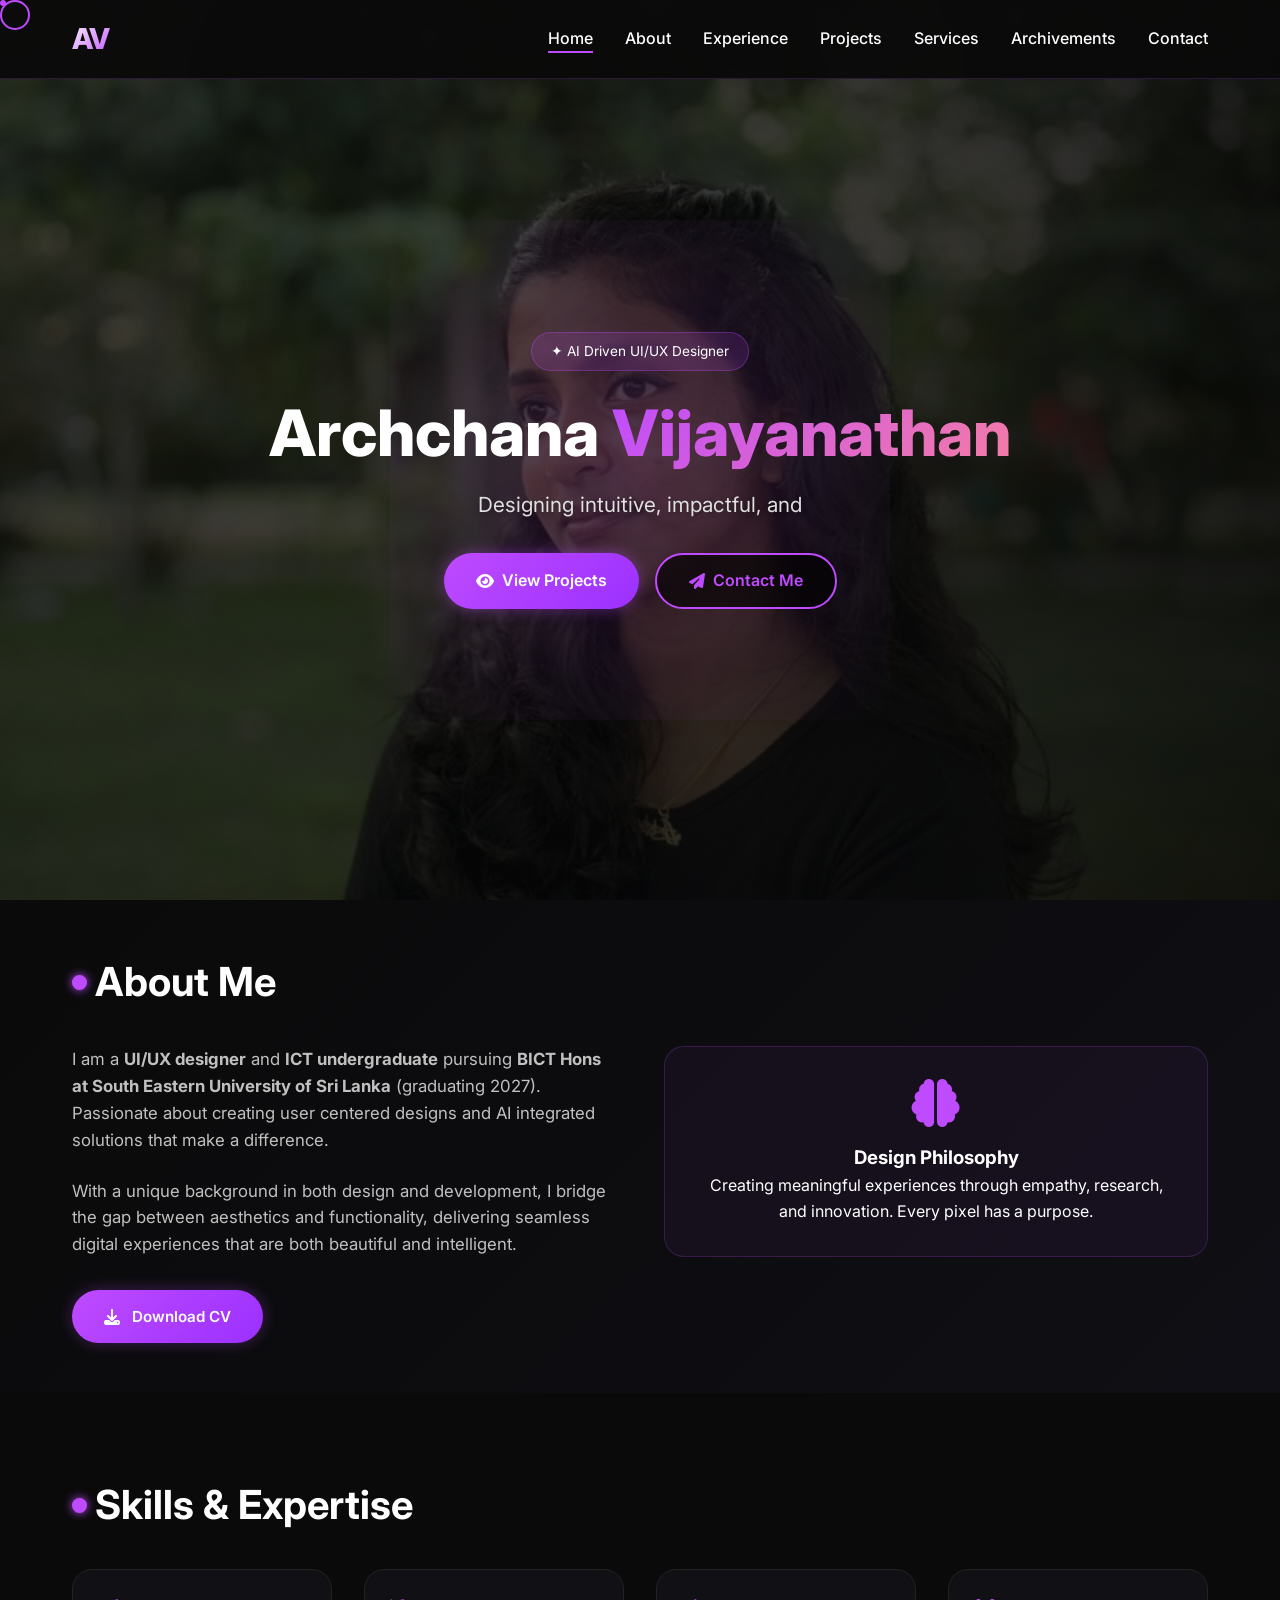
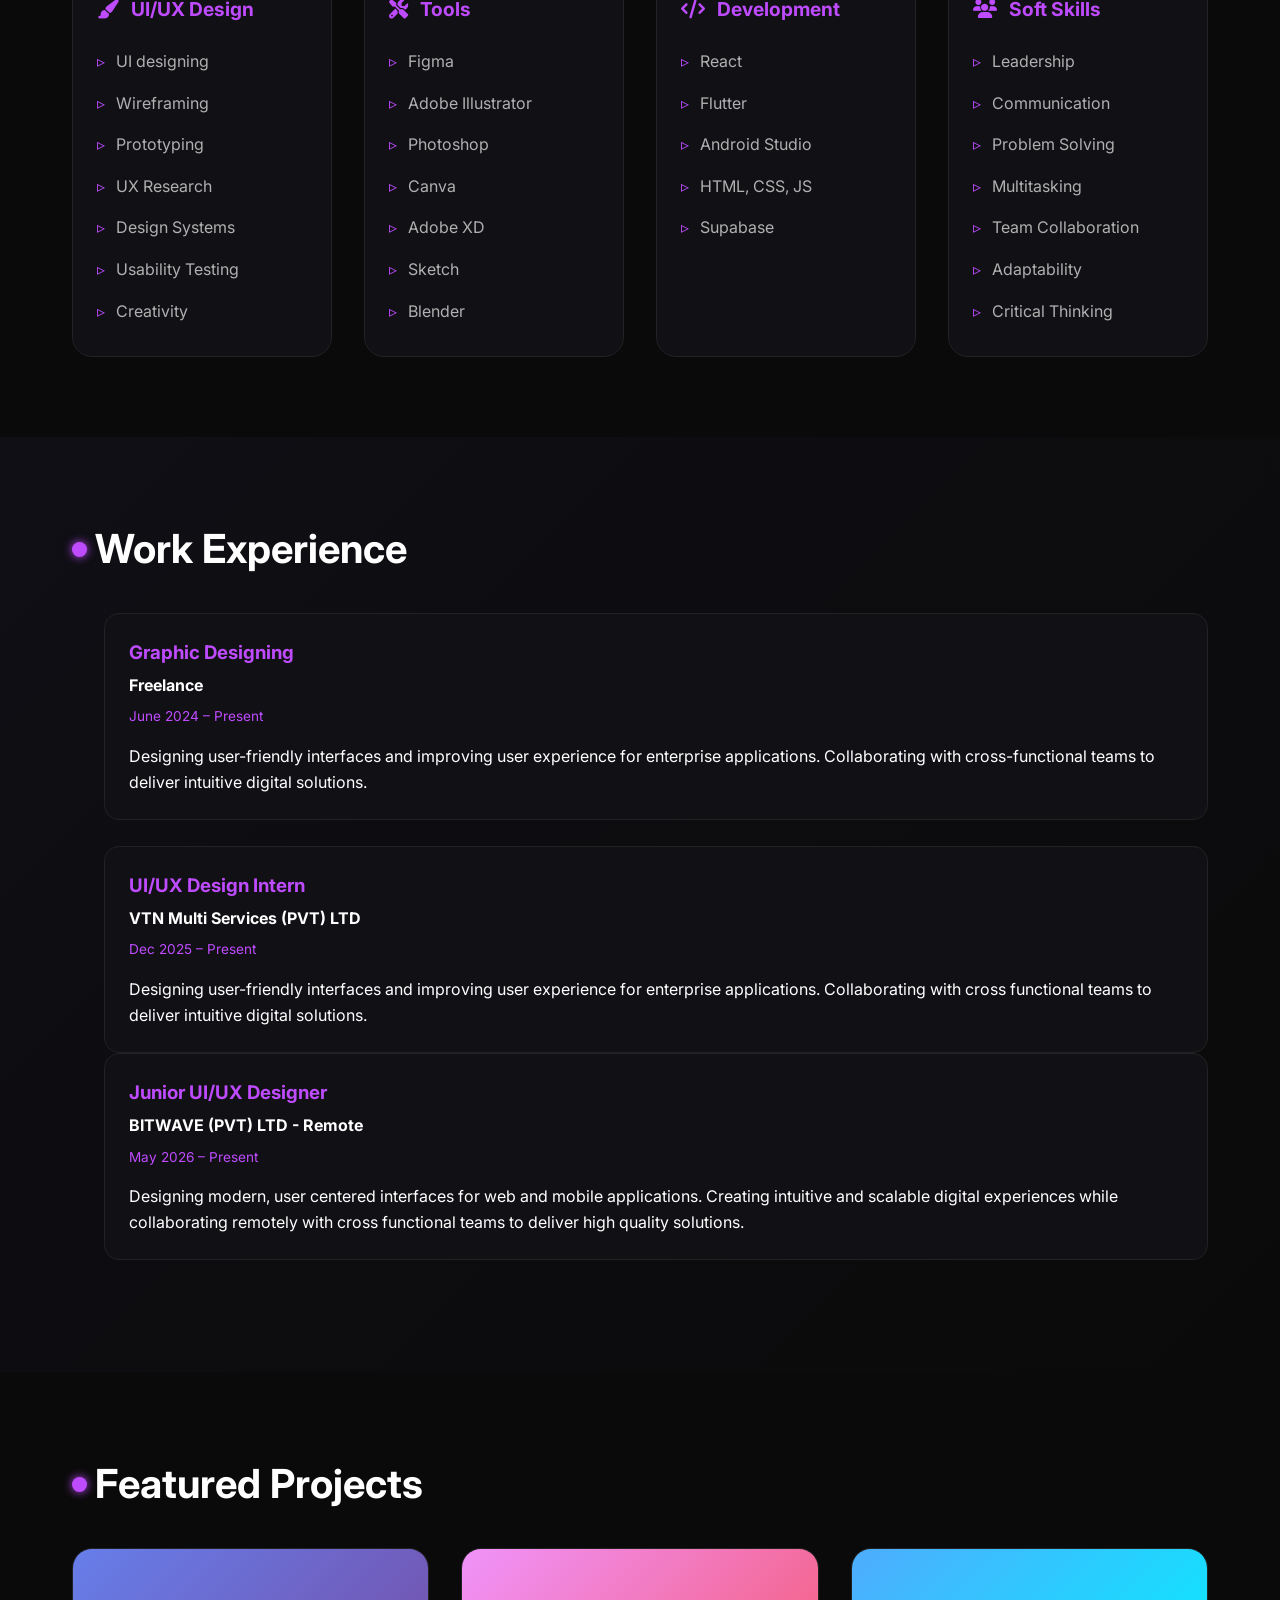
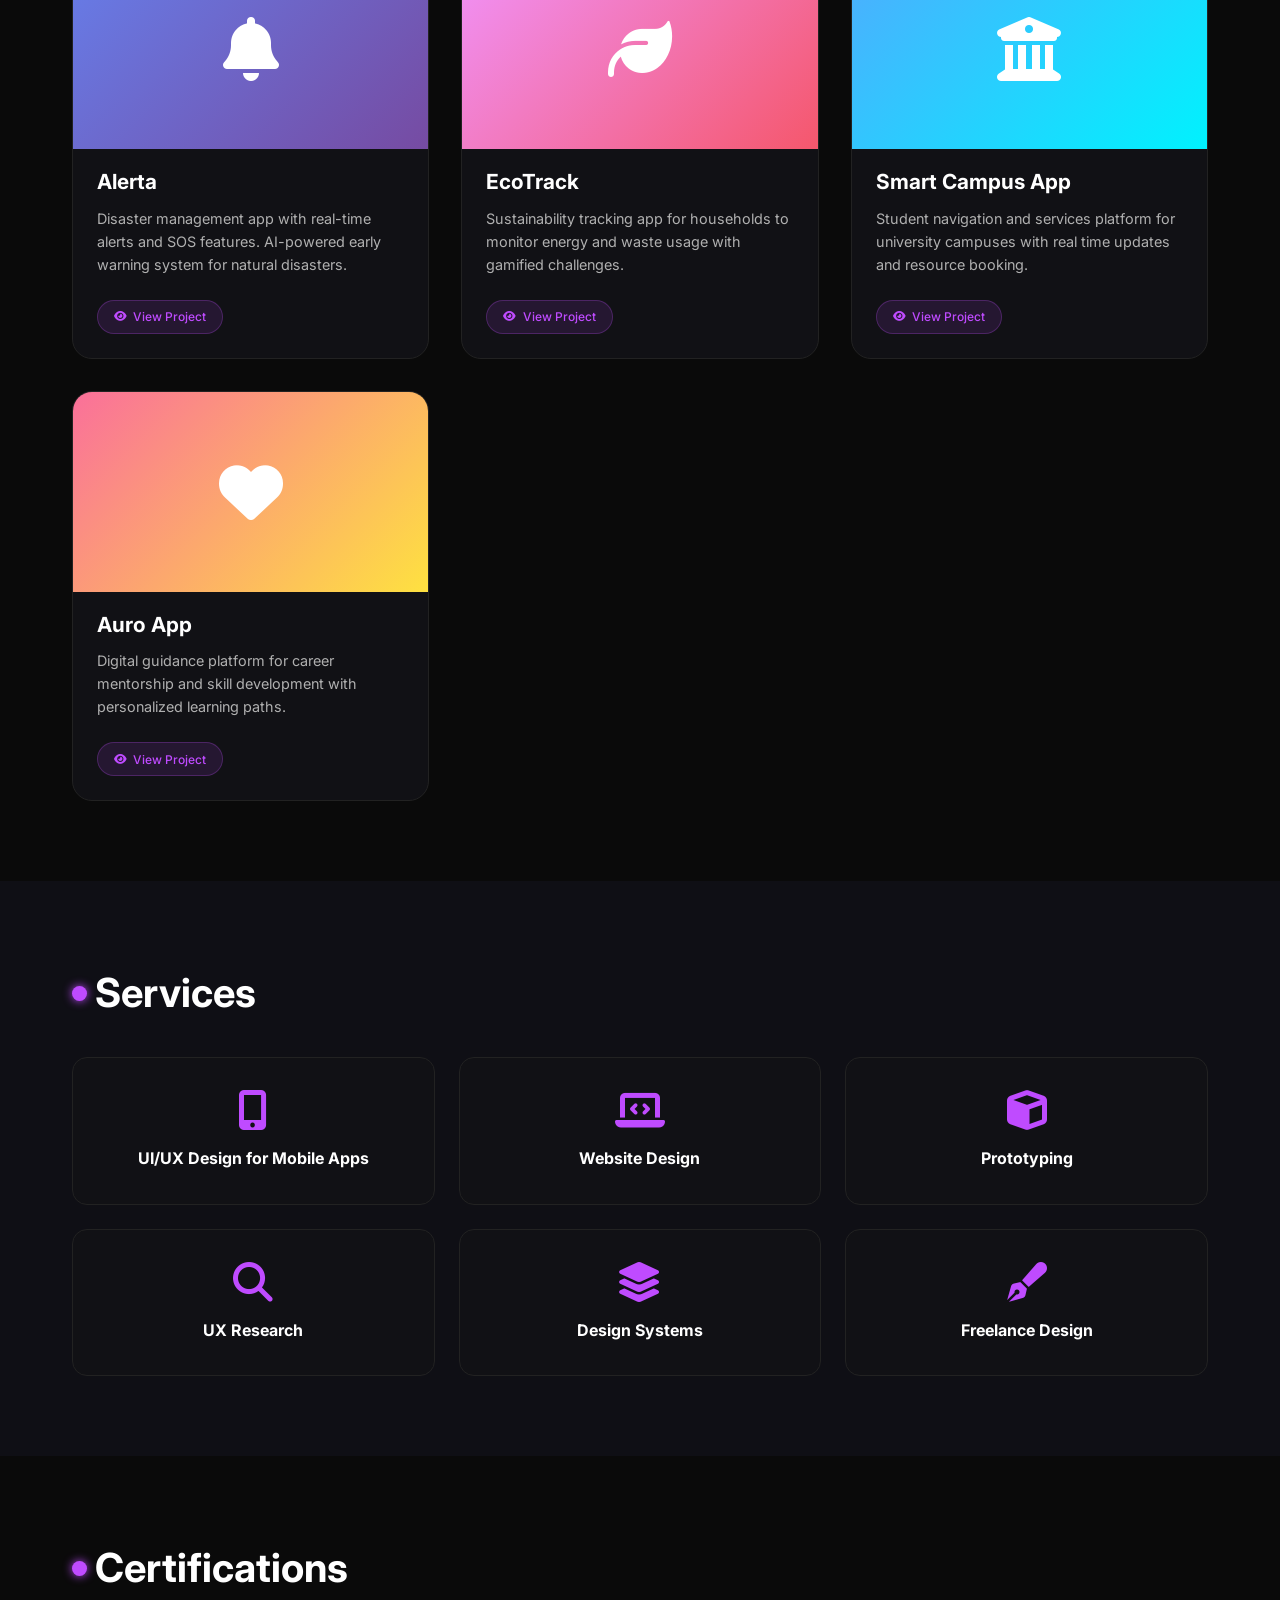
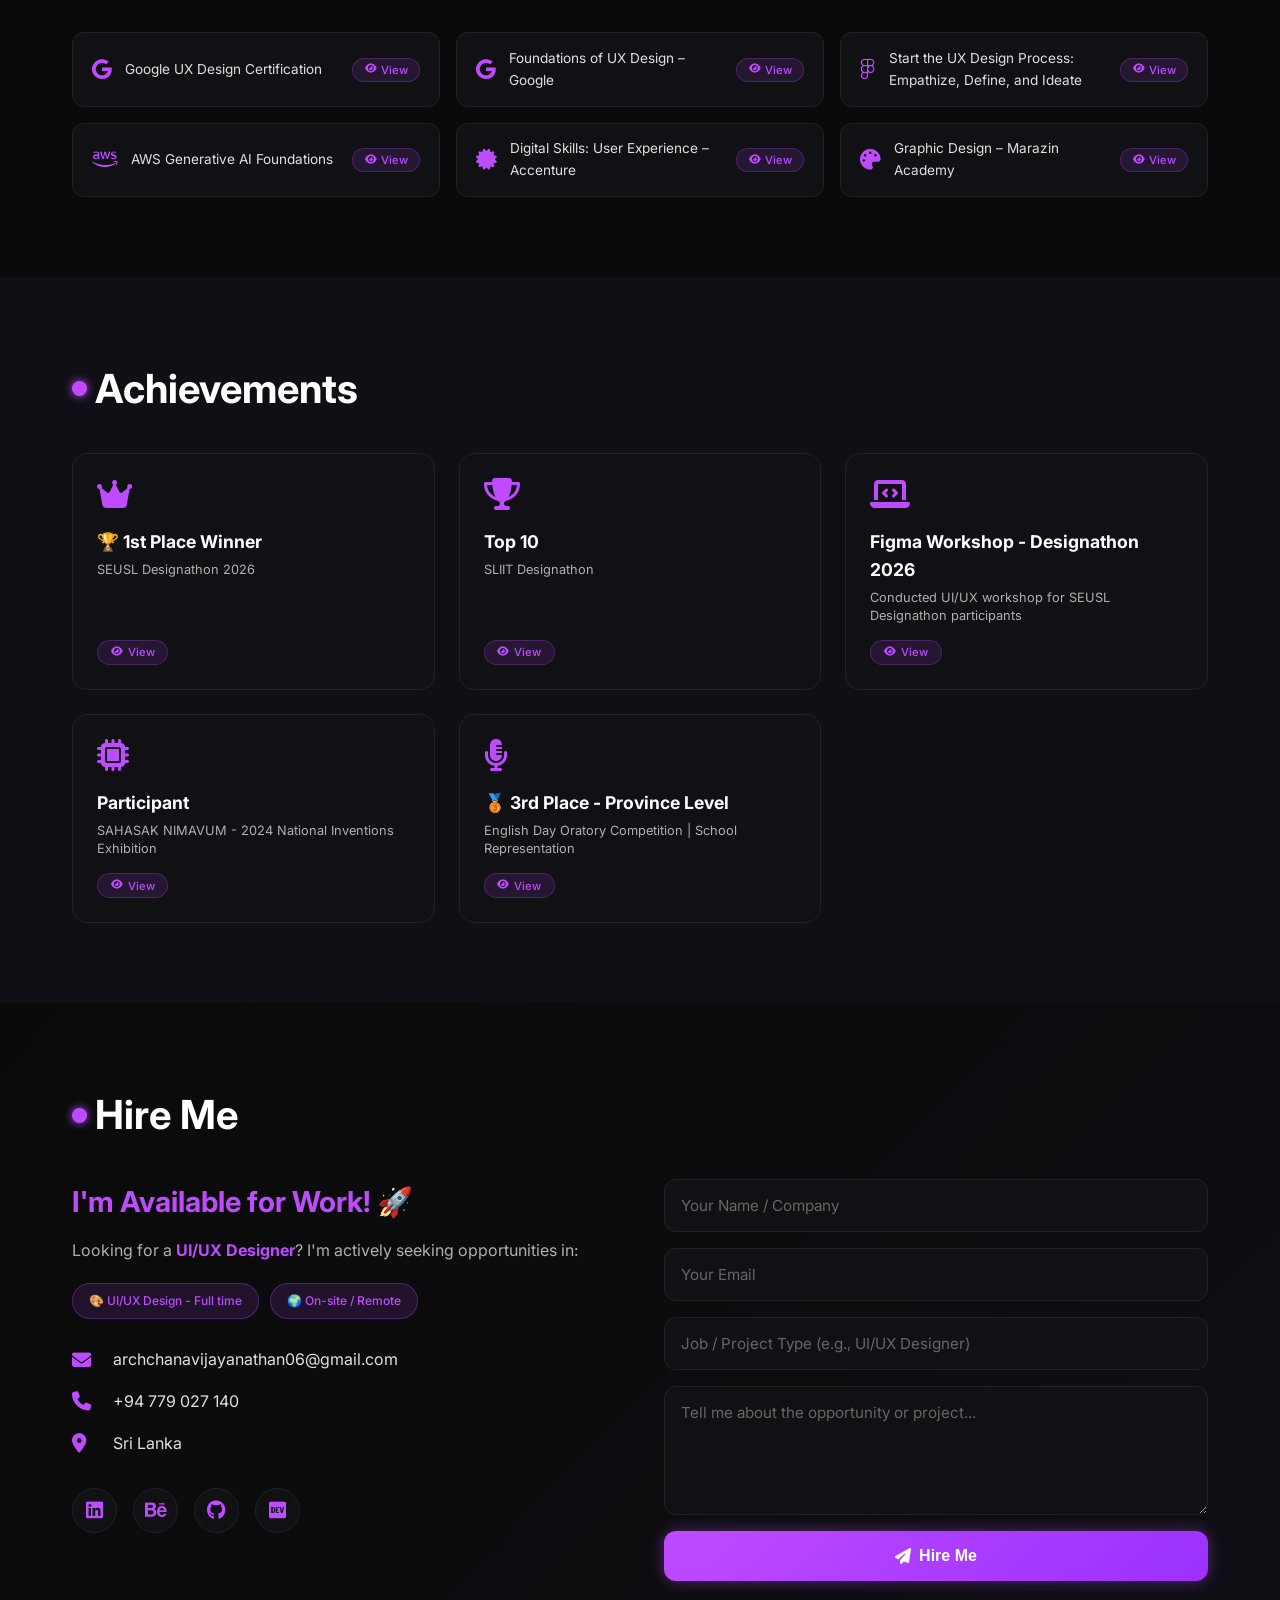
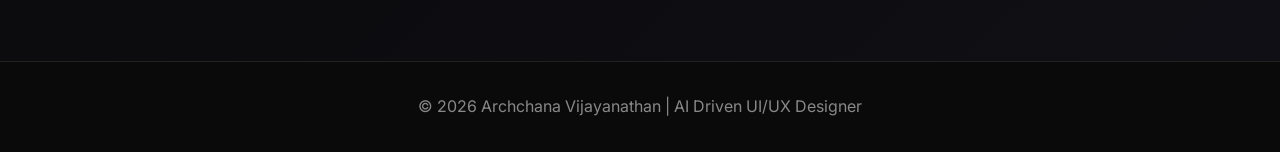
==== commit c8f1abca: "add Nav bar" ====
--- a/index.html
+++ b/index.html
@@ -54,6 +54,7 @@
           <li><a href="#experience">Experience</a></li>
           <li><a href="#projects">Projects</a></li>
           <li><a href="#services">Services</a></li>
+          <li><a href="#achievements">Archivements</a></li>
           <li><a href="#contact">Contact</a></li>
         </ul>
         <div class="menu-btn">
@@ -286,7 +287,7 @@
             <h3>Smart Campus App</h3>
             <p>
               Student navigation and services platform for university campuses
-              with real-time updates and resource booking.
+              with real time updates and resource booking.
             </p>
             <a href="project.html?id=smart-campus" class="project-view-btn">
               <i class="fas fa-eye"></i> View Project
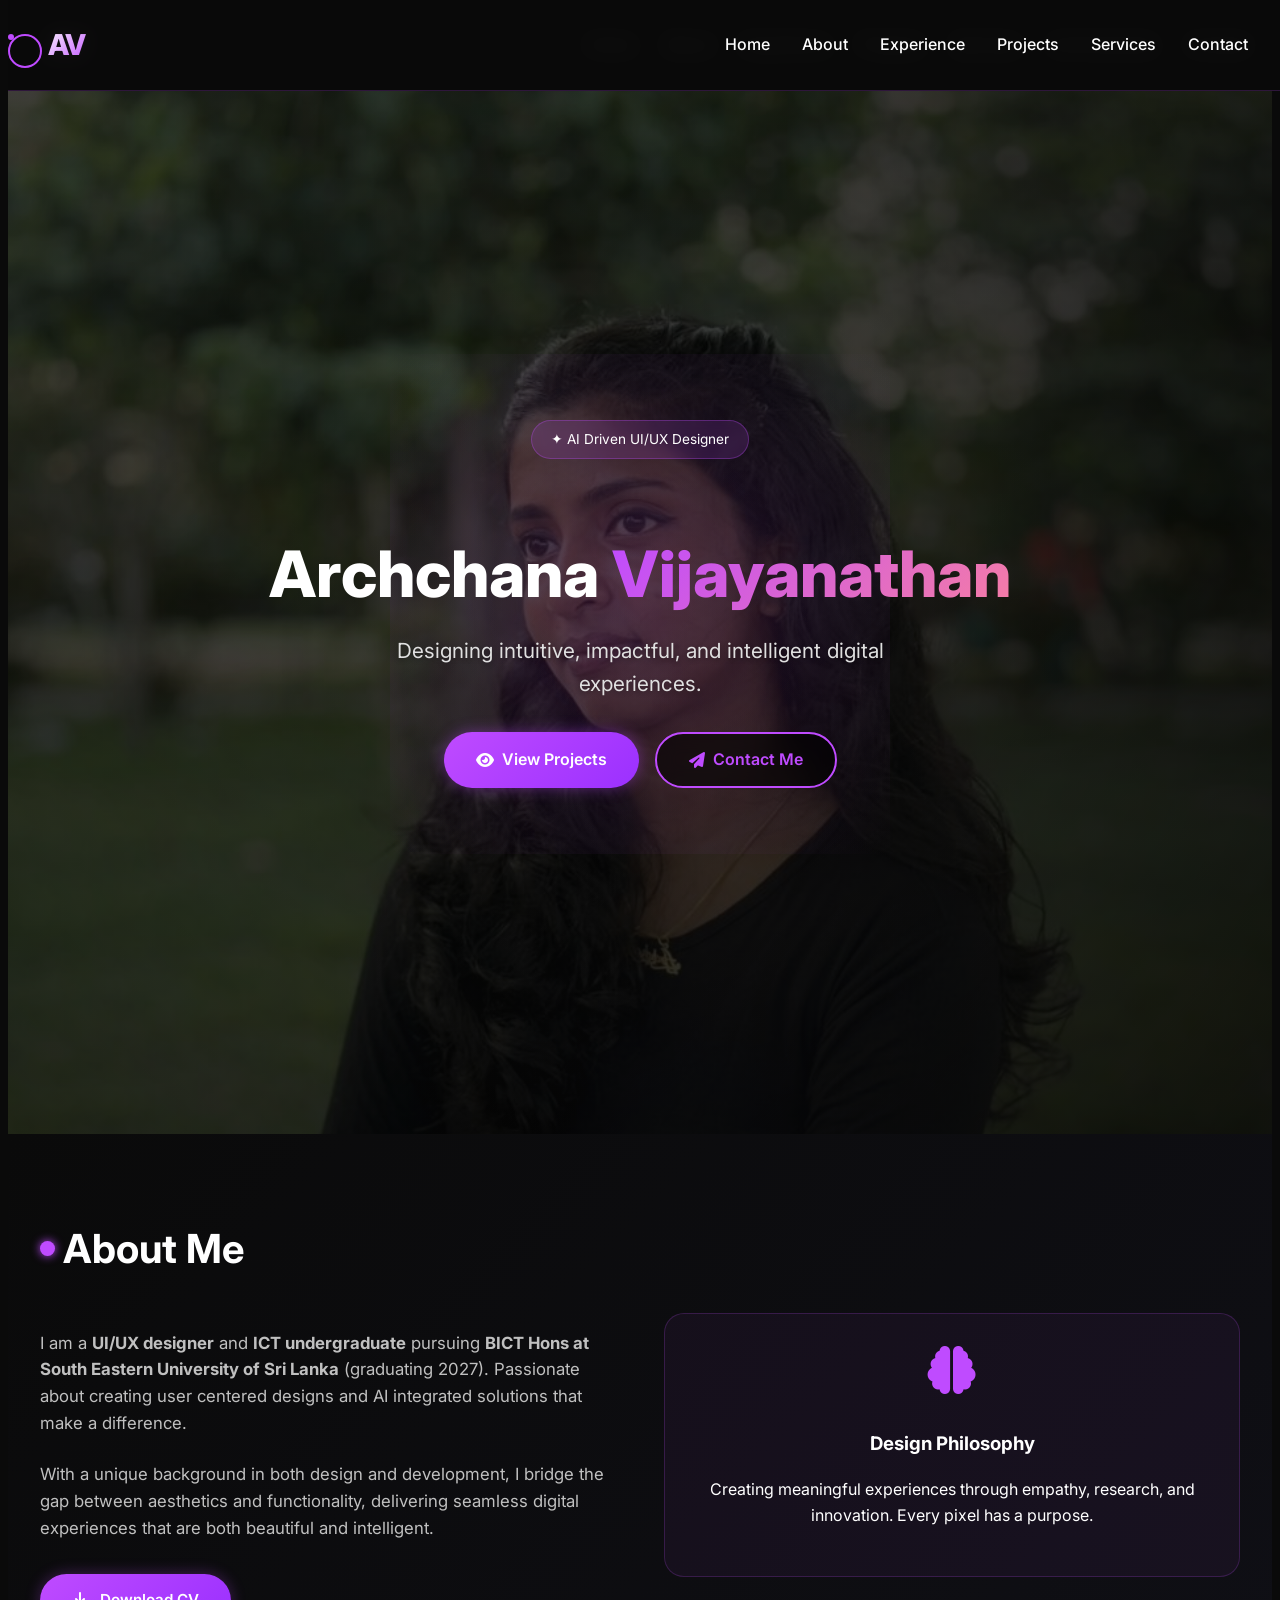
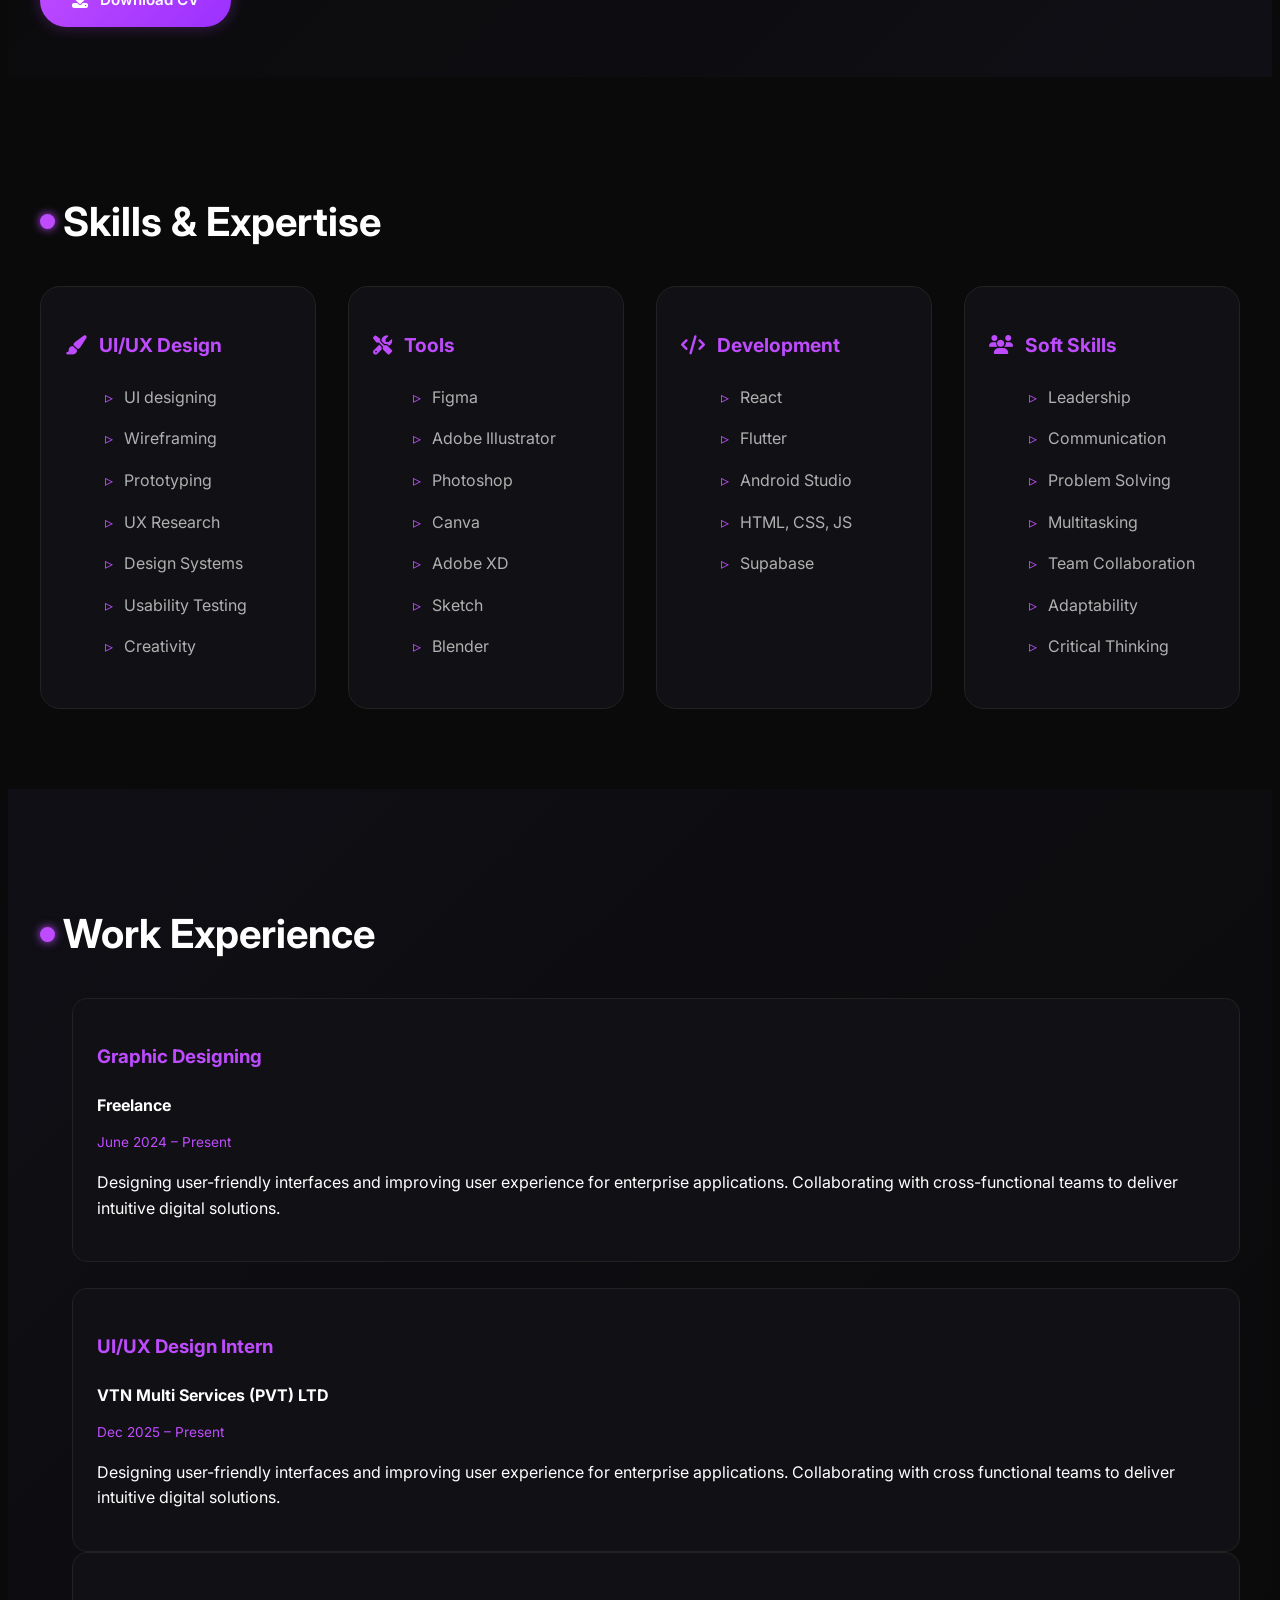
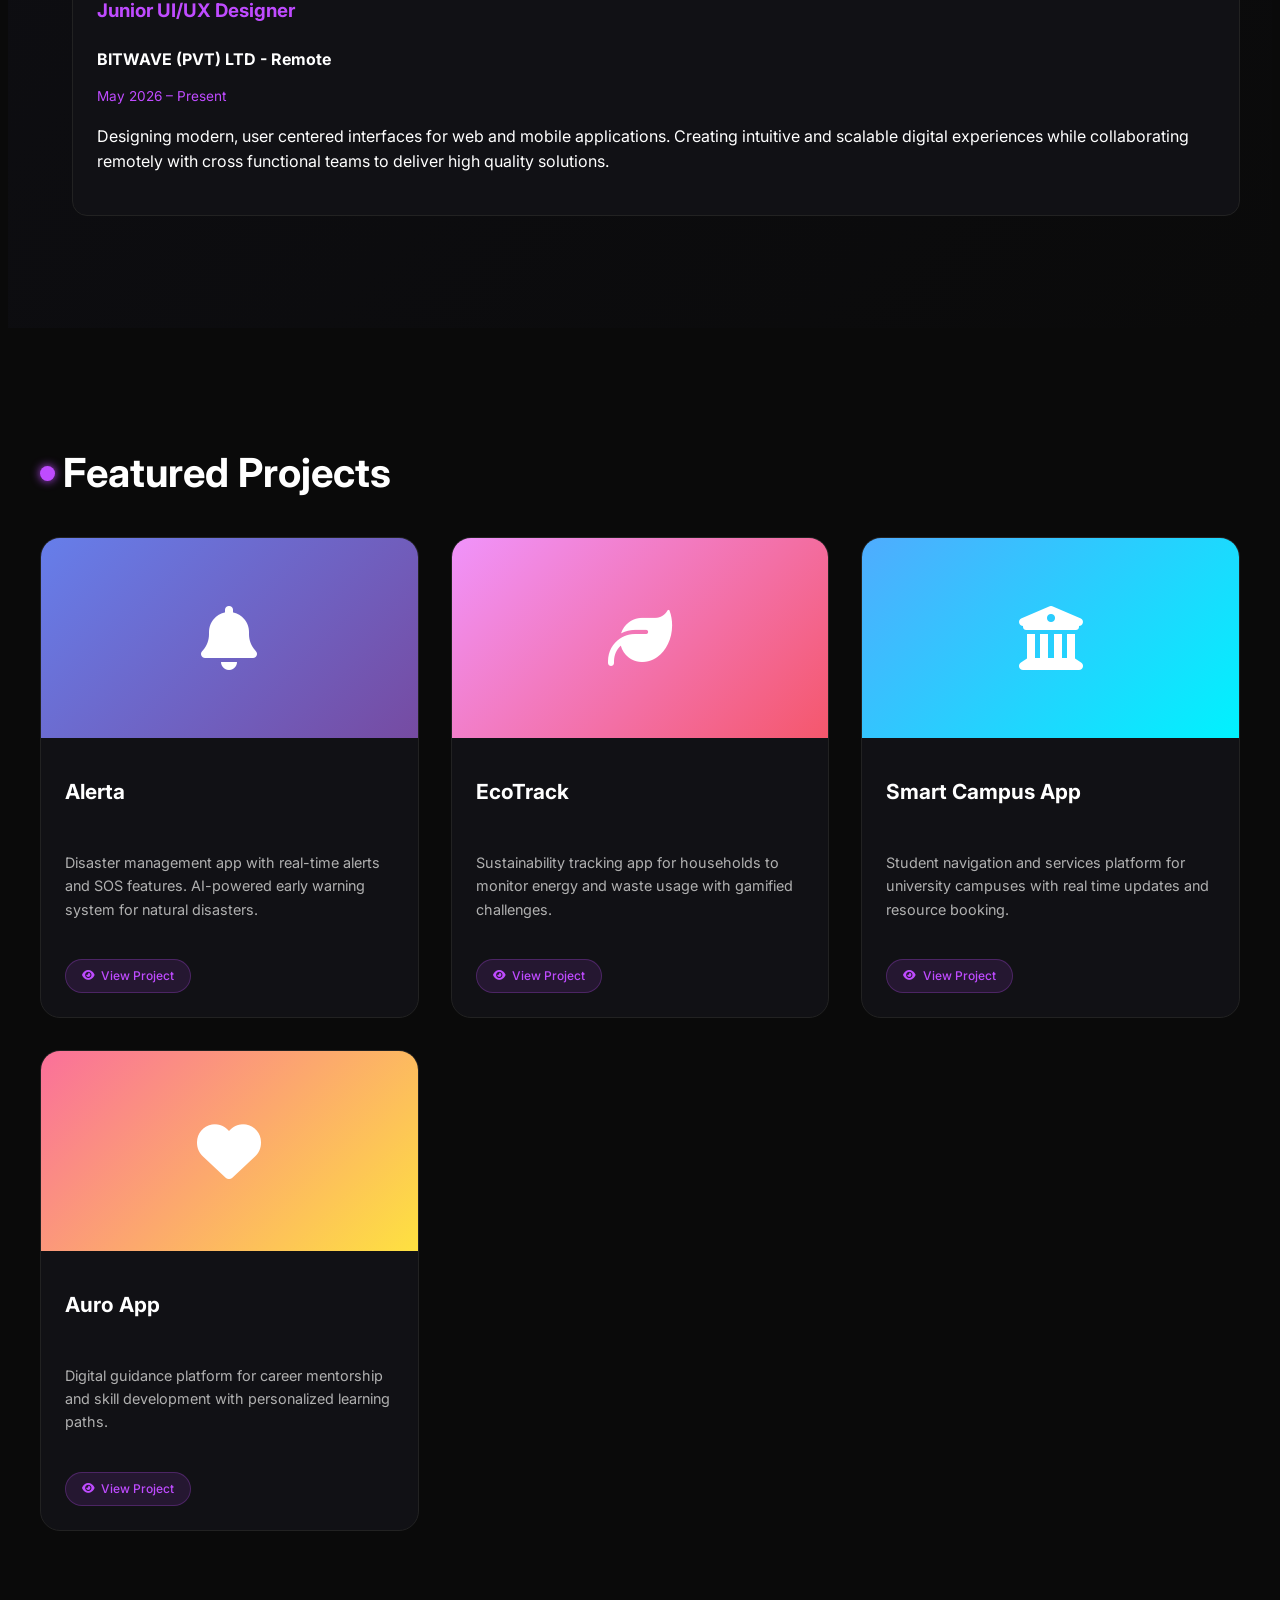
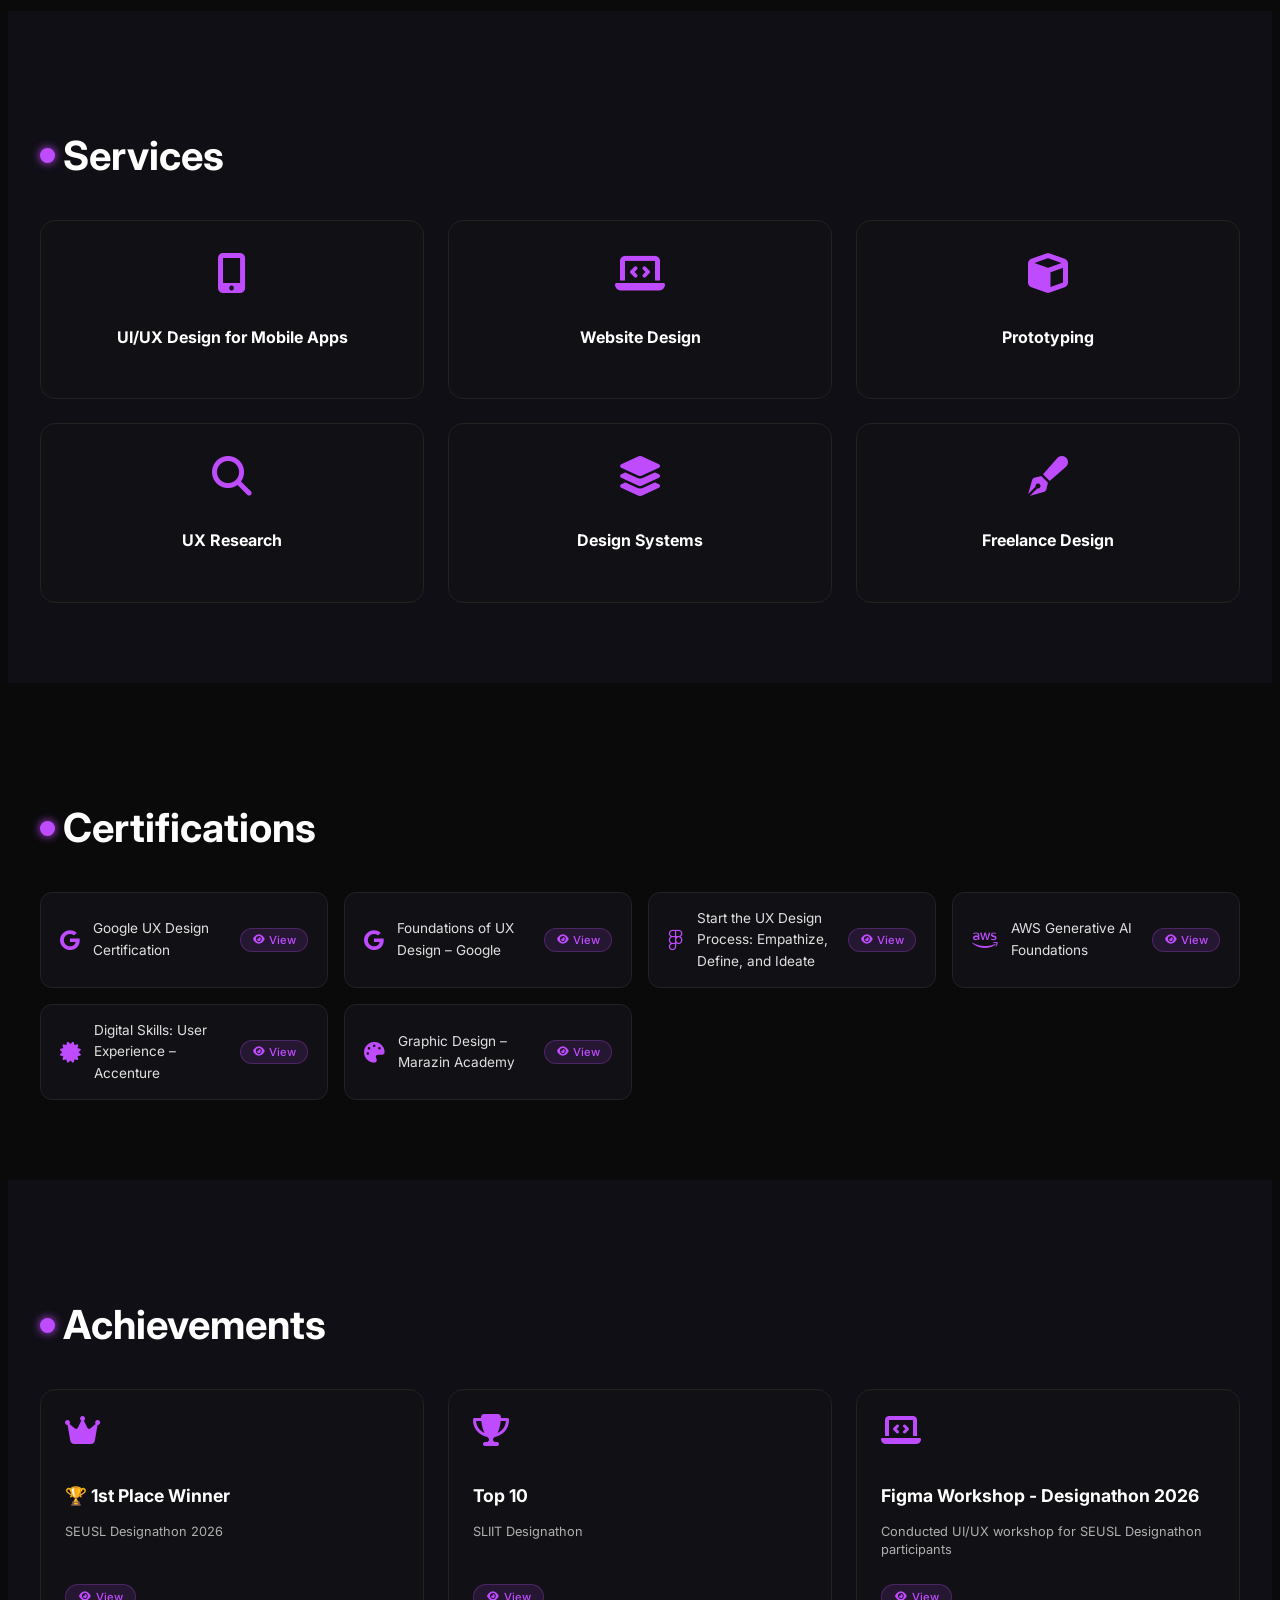
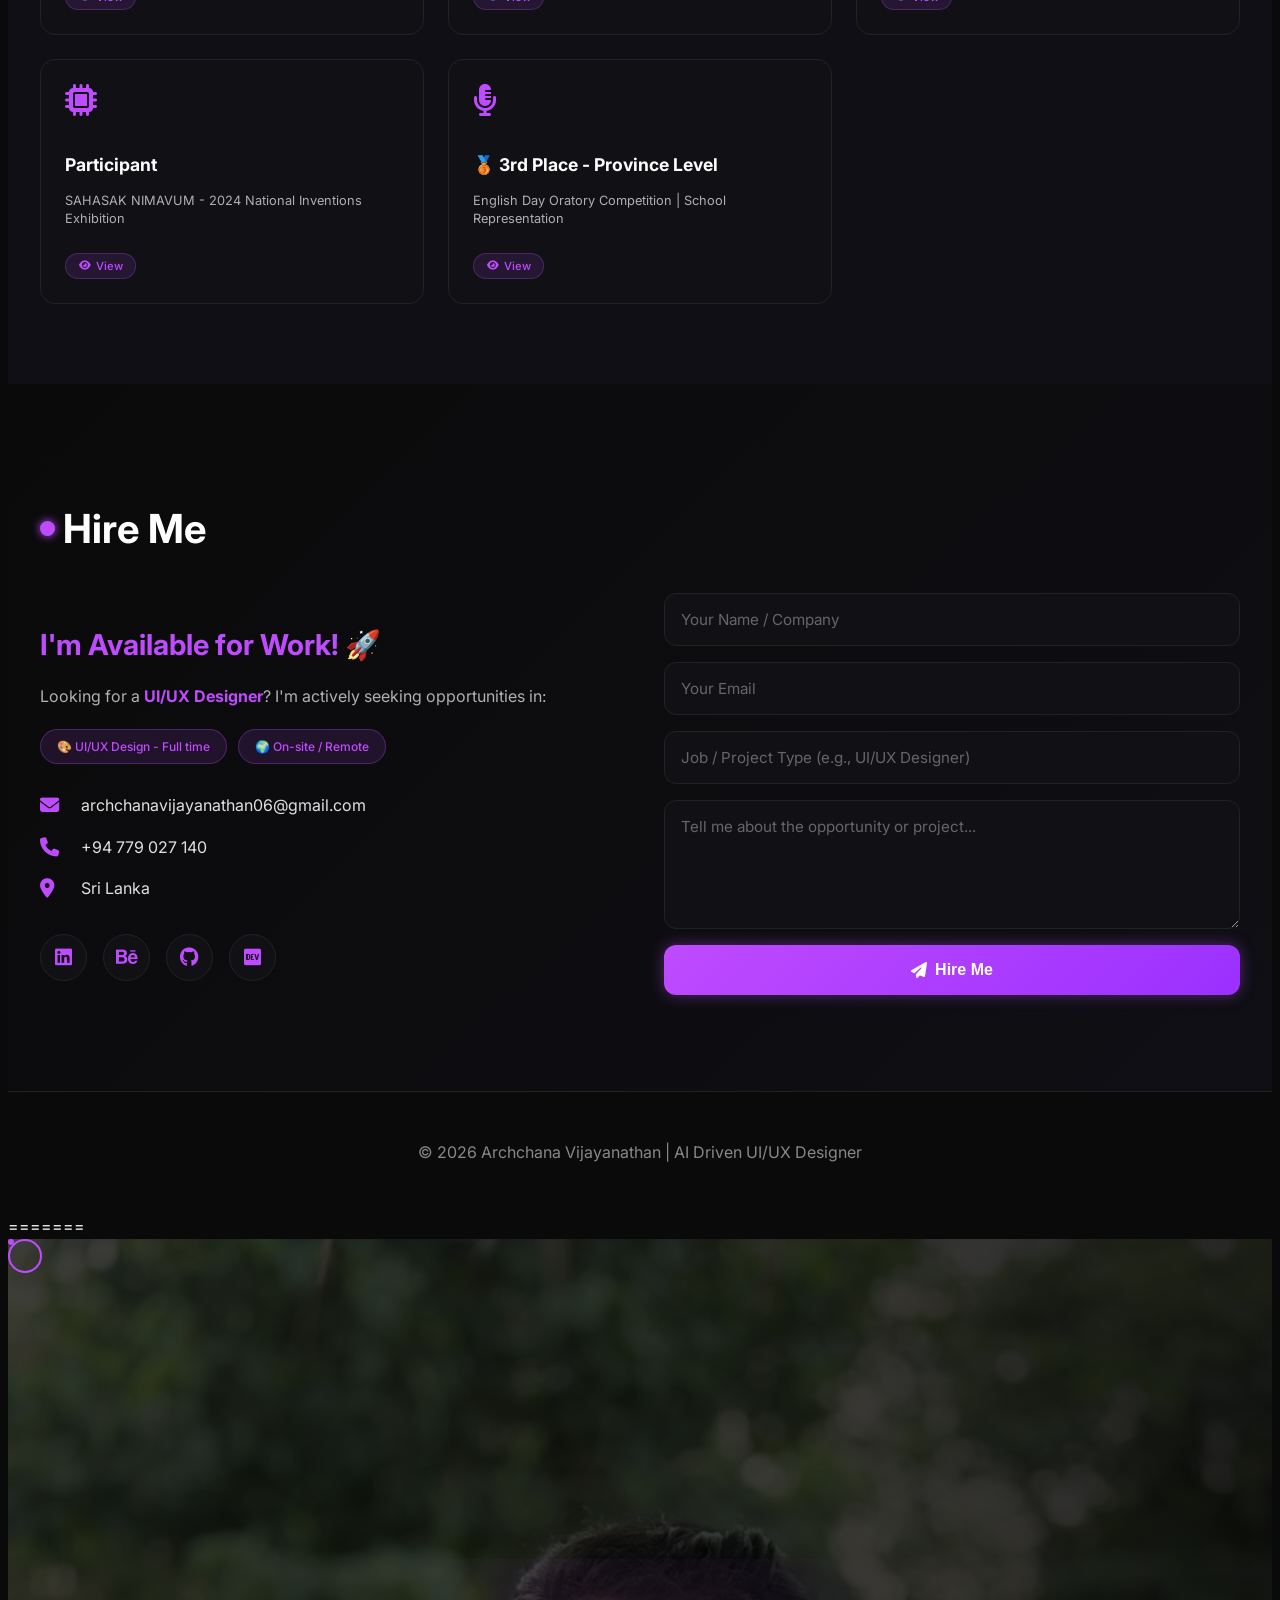
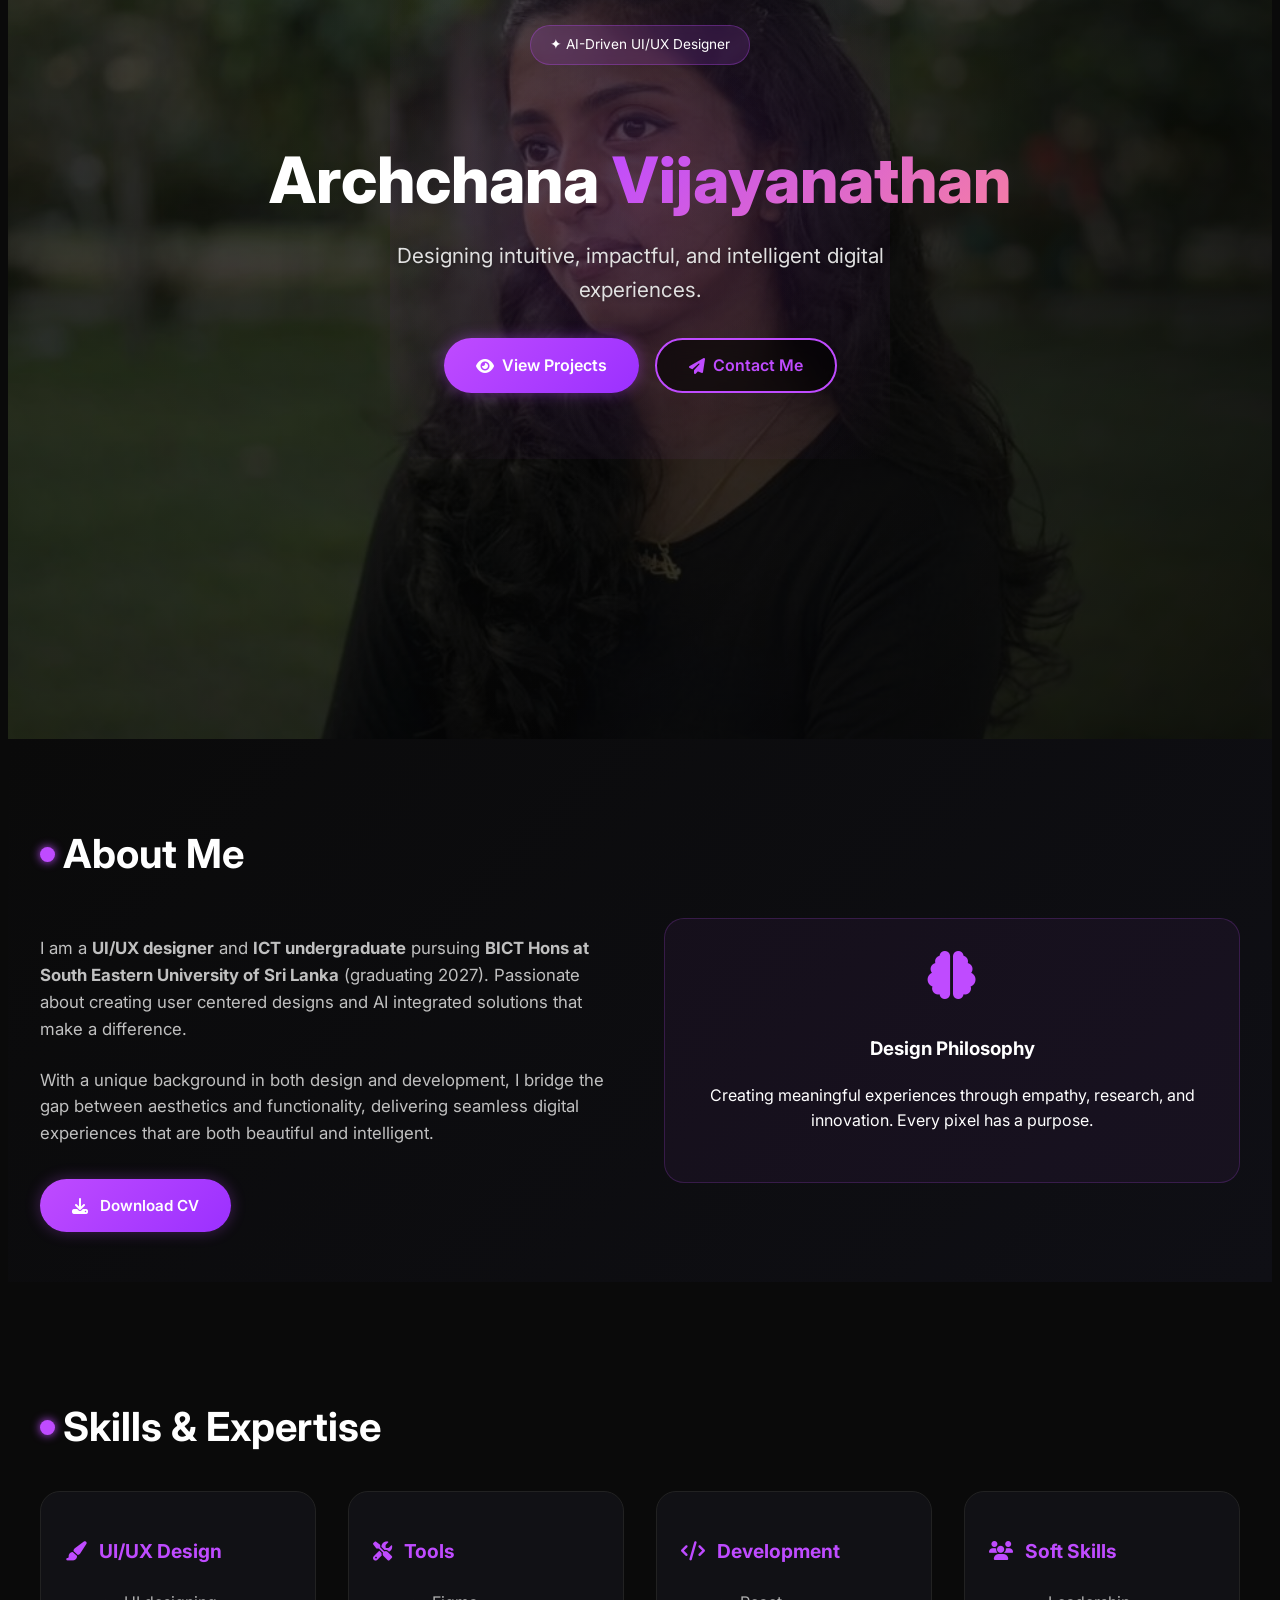
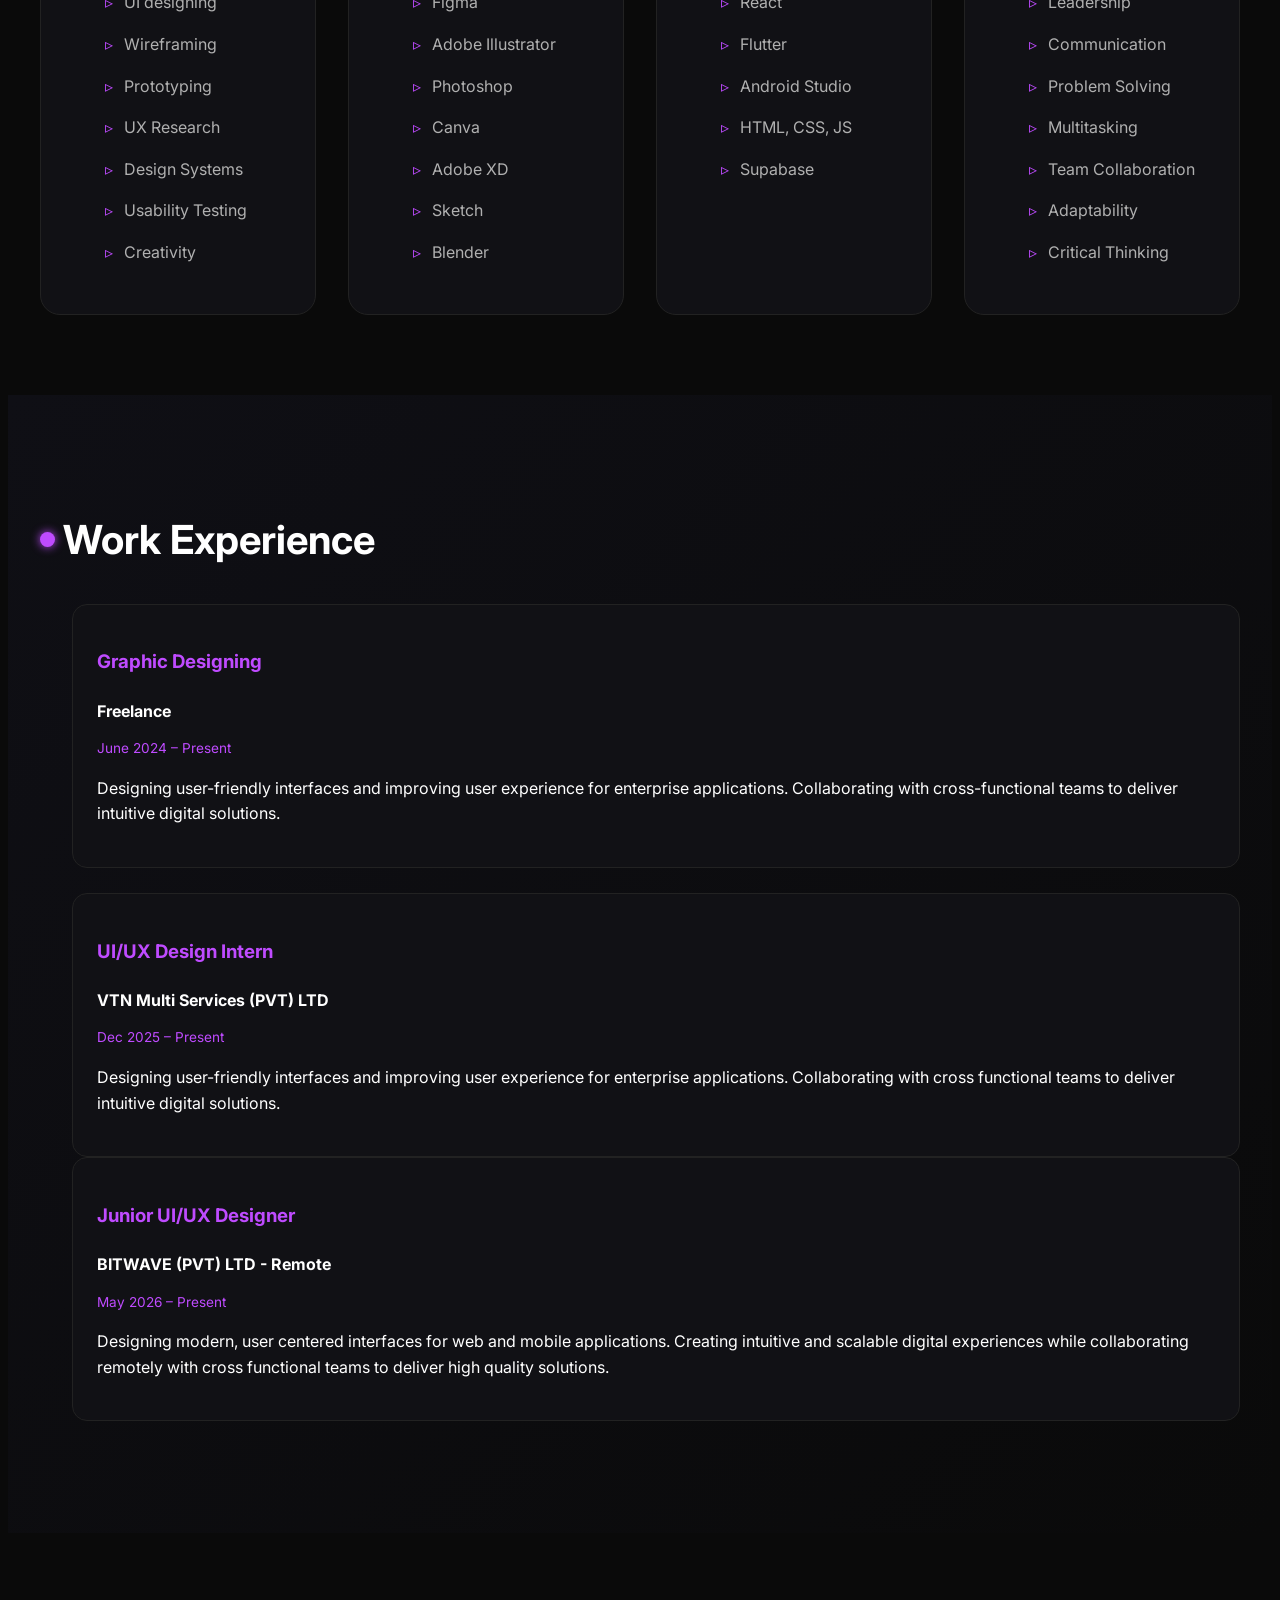
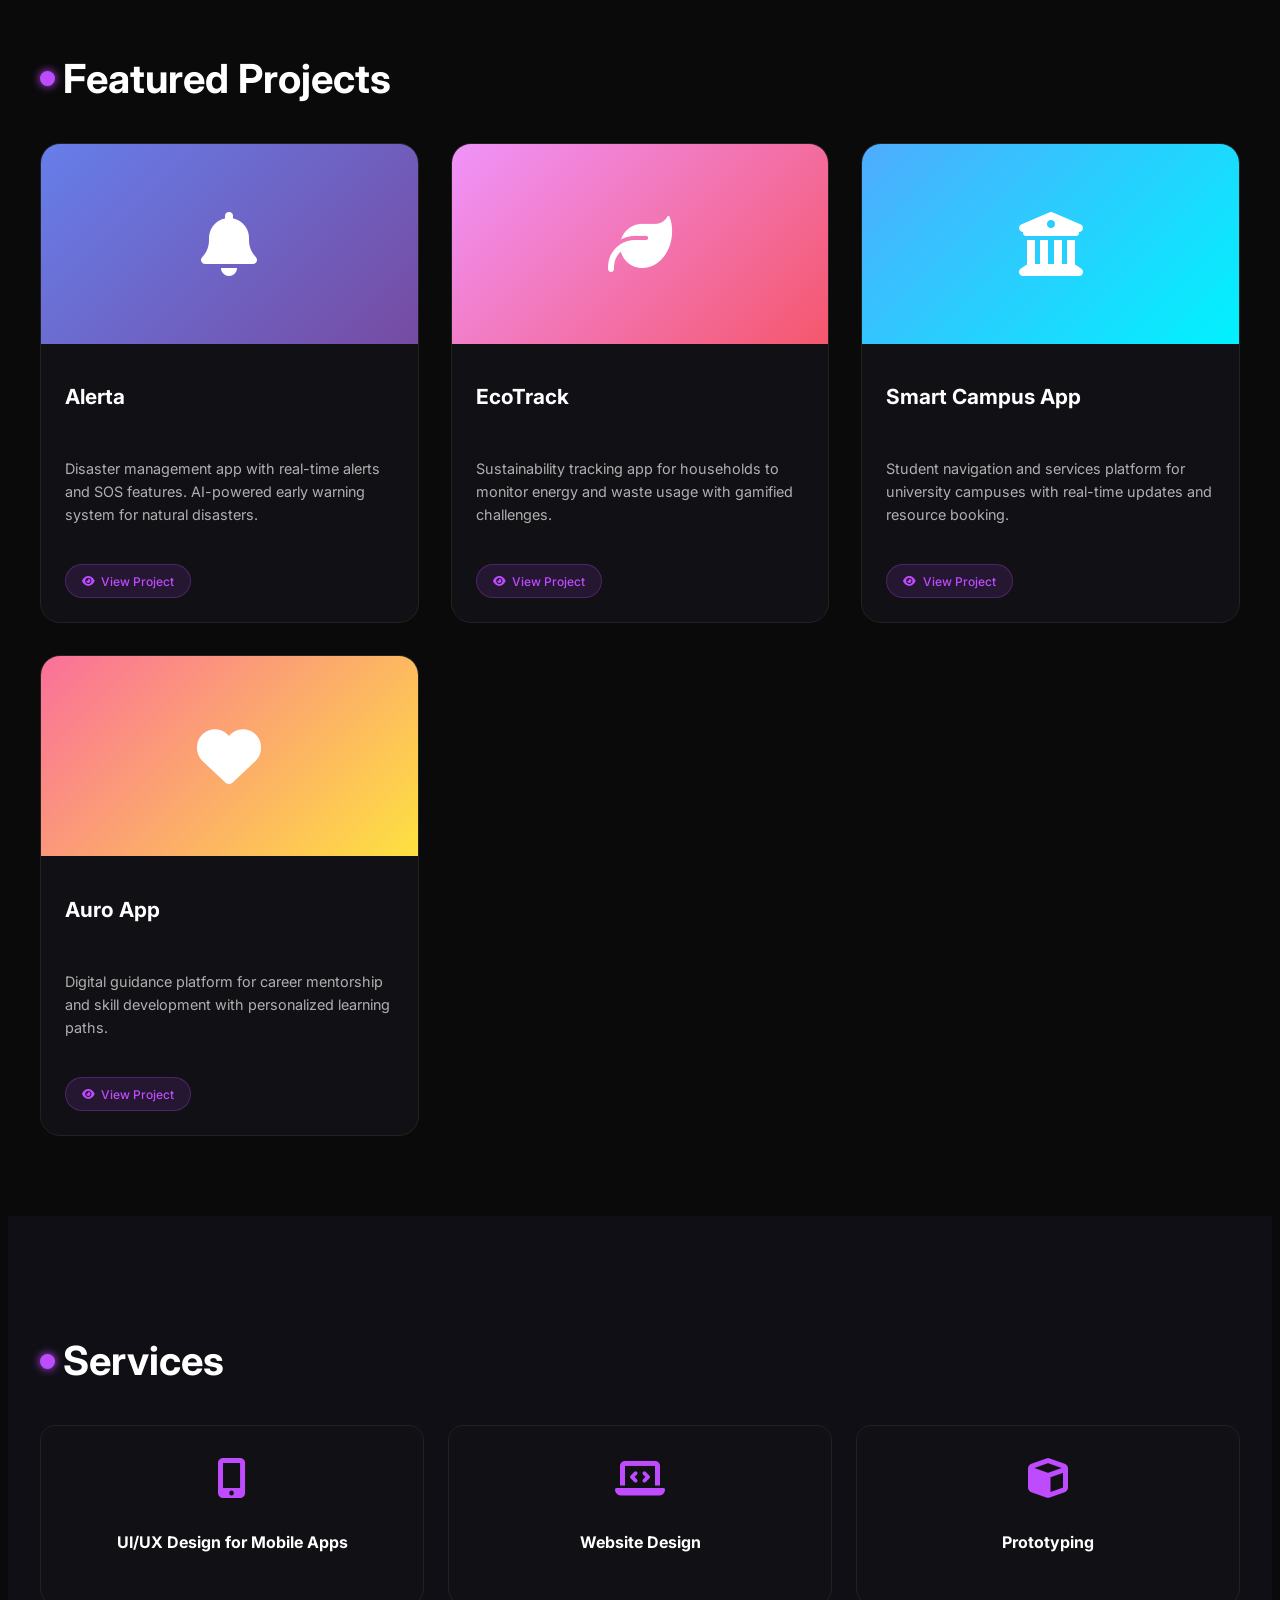
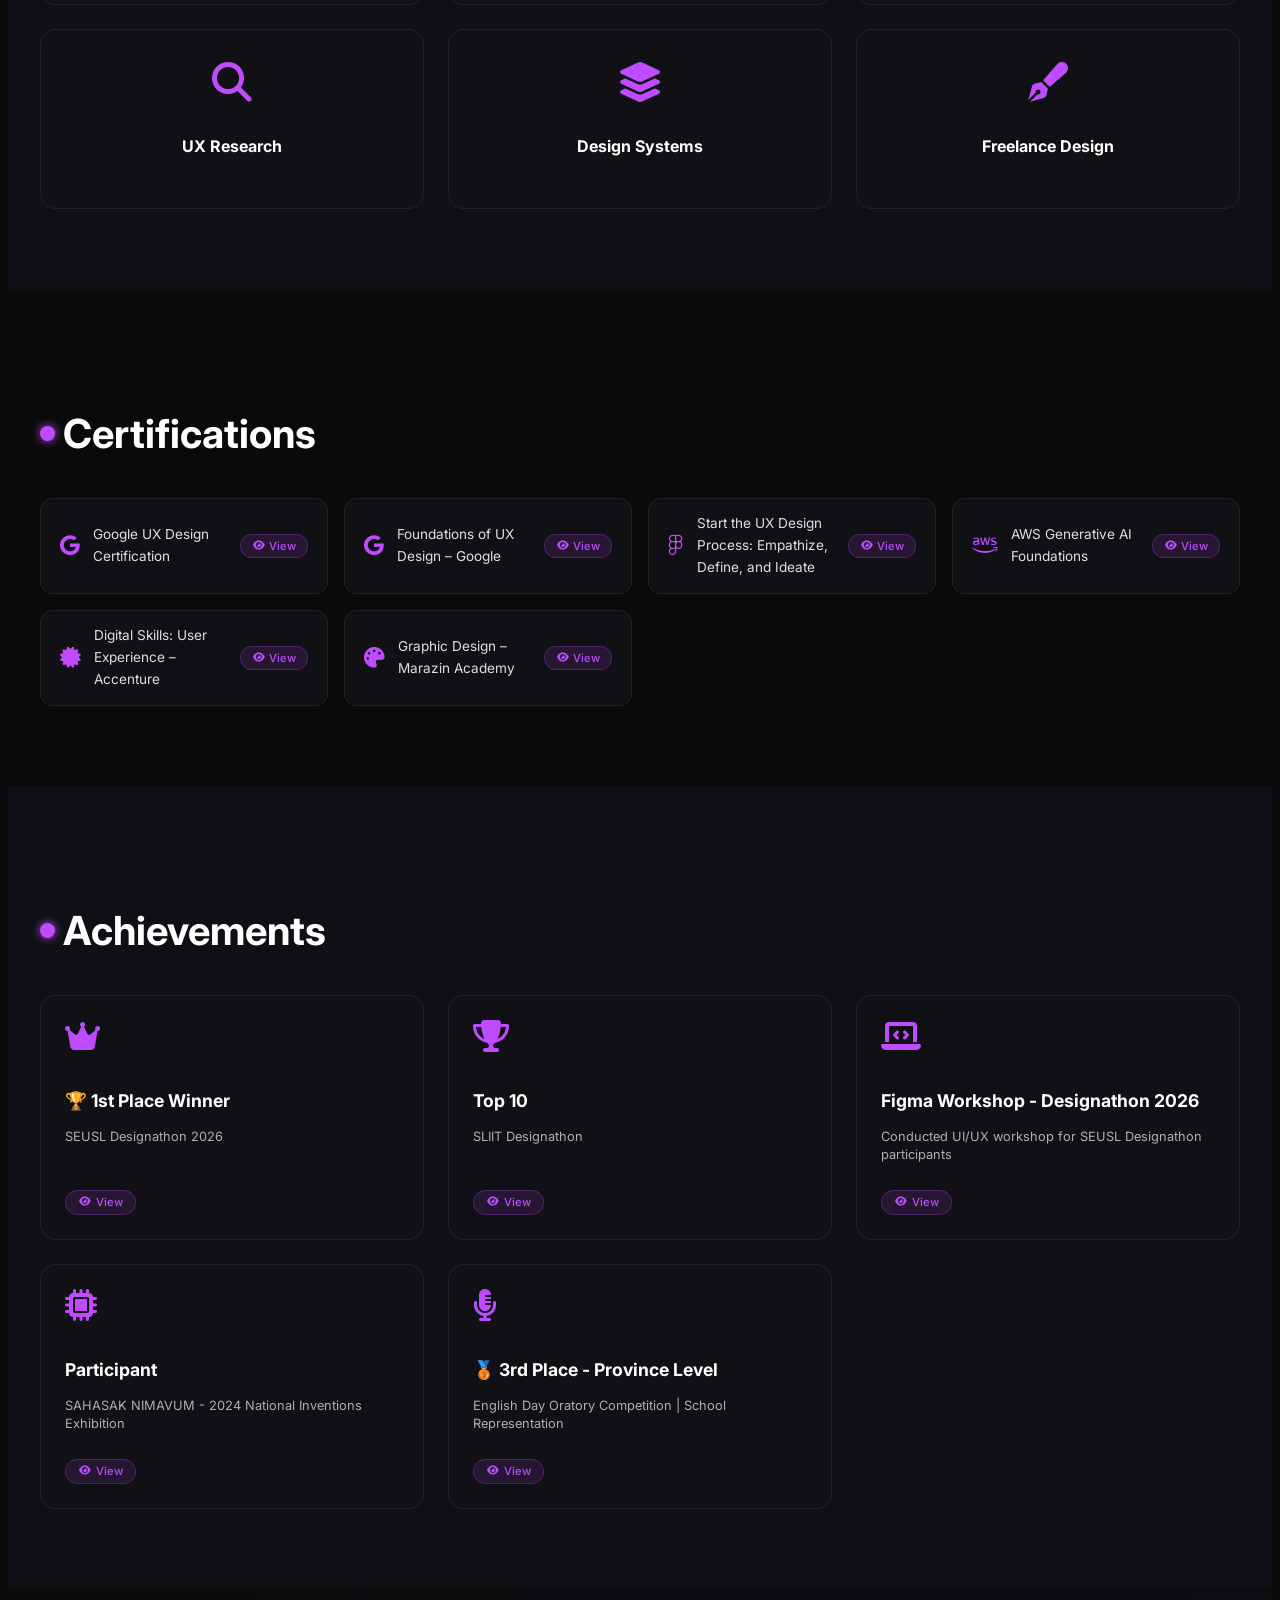
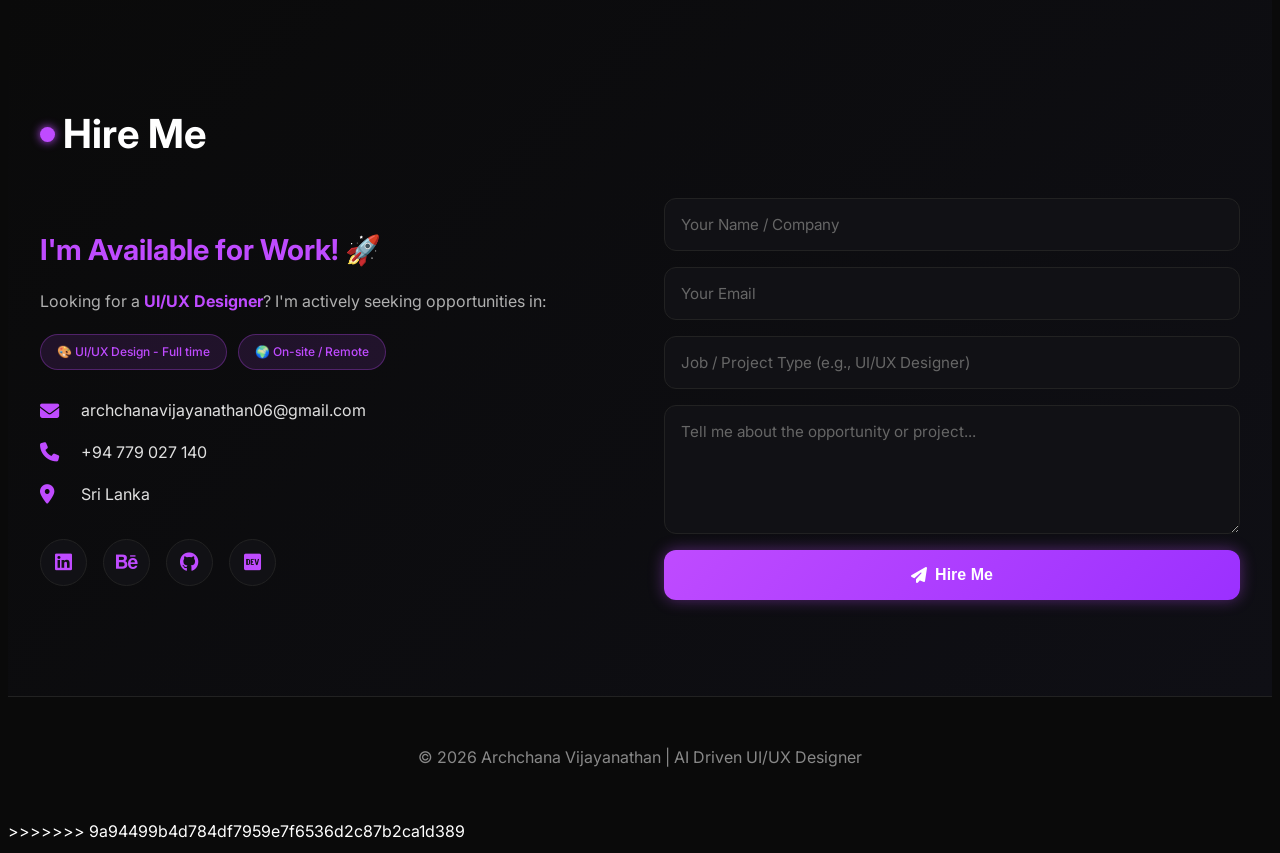
==== commit ab850294: "add contact code" ====
--- a/index.html
+++ b/index.html
@@ -1,3 +1,4 @@
+<<<<<<< HEAD
 <!doctype html>
 <html lang="en">
   <head>
@@ -639,3 +640,635 @@
     <script src="script.js"></script>
   </body>
 </html>
+=======
+<!doctype html>
+<html lang="en">
+  <head>
+    <meta charset="UTF-8" />
+    <meta
+      name="viewport"
+      content="width=device-width, initial-scale=1.0, viewport-fit=cover"
+    />
+    <title>Archchana Vijayanathan</title>
+
+    <!-- Custom Favicon - AV Monogram -->
+    <link
+      rel="icon"
+      type="image/svg+xml"
+      href="data:image/svg+xml,%3Csvg xmlns='http://www.w3.org/2000/svg' viewBox='0 0 100 100'%3E%3Crect width='100' height='100' rx='25' fill='%23111115'/%3E%3Crect width='100' height='100' rx='25' fill='none' stroke='%23bf4bff' stroke-width='2'/%3E%3Ctext x='50%25' y='50%25' text-anchor='middle' dy='.35em' font-size='46' font-weight='bold' font-family='Arial, sans-serif' fill='%23bf4bff'%3EAV%3C/text%3E%3C/svg%3E"
+    />
+    <link
+      rel="icon"
+      type="image/png"
+      sizes="32x32"
+      href="data:image/svg+xml,%3Csvg xmlns='http://www.w3.org/2000/svg' viewBox='0 0 32 32'%3E%3Crect width='32' height='32' rx='8' fill='%23111115'/%3E%3Ctext x='50%25' y='50%25' text-anchor='middle' dy='.35em' font-size='18' font-weight='bold' font-family='Arial' fill='%23bf4bff'%3EAV%3C/text%3E%3C/svg%3E"
+    />
+    <link
+      rel="apple-touch-icon"
+      href="data:image/svg+xml,%3Csvg xmlns='http://www.w3.org/2000/svg' viewBox='0 0 180 180'%3E%3Crect width='180' height='180' rx='35' fill='%23111115'/%3E%3Ctext x='50%25' y='50%25' text-anchor='middle' dy='.35em' font-size='80' font-weight='bold' font-family='Arial' fill='%23bf4bff'%3EAV%3C/text%3E%3C/svg%3E"
+    />
+    <link
+      rel="shortcut icon"
+      href="data:image/svg+xml,%3Csvg xmlns='http://www.w3.org/2000/svg' viewBox='0 0 32 32'%3E%3Crect width='32' height='32' rx='8' fill='%23111115'/%3E%3Ctext x='50%25' y='50%25' text-anchor='middle' dy='.35em' font-size='18' font-weight='bold' font-family='Arial' fill='%23bf4bff'%3EAV%3C/text%3E%3C/svg%3E"
+    />
+
+    <link rel="stylesheet" href="style.css" />
+    <link
+      href="https://fonts.googleapis.com/css2?family=Inter:opsz,wght@14..32,300;14..32,400;14..32,500;14..32,600;14..32,700;14..32,800&display=swap"
+      rel="stylesheet"
+    />
+    <link
+      rel="stylesheet"
+      href="https://cdnjs.cloudflare.com/ajax/libs/font-awesome/6.5.1/css/all.min.css"
+    />
+  </head>
+  <body>
+    <!-- Custom Cursor -->
+    <div class="cursor-dot"></div>
+    <div class="cursor-outline"></div>
+
+    <!-- Navigation -->
+    <nav class="navbar">
+      <div class="nav-container">
+        <div class="logo">AV</div>
+        <ul class="nav-links">
+          <li><a href="#home">Home</a></li>
+          <li><a href="#about">About</a></li>
+          <li><a href="#experience">Experience</a></li>
+          <li><a href="#projects">Projects</a></li>
+          <li><a href="#services">Services</a></li>
+          <li><a href="#contact">Contact</a></li>
+        </ul>
+        <div class="menu-btn">
+          <i class="fas fa-bars"></i>
+        </div>
+      </div>
+    </nav>
+
+    <!-- Hero Section -->
+    <section id="home" class="hero">
+      <div class="hero-bg-image"></div>
+      <div class="hero-overlay"></div>
+      <div class="hero-container">
+        <div class="hero-content">
+          <div class="hero-badge glow-text">✦ AI-Driven UI/UX Designer</div>
+          <h1 class="hero-title">
+            Archchana <span class="neon-text">Vijayanathan</span>
+          </h1>
+          <p class="hero-tagline">
+            Designing intuitive, impactful, and intelligent digital experiences.
+          </p>
+          <div class="hero-buttons">
+            <a href="#projects" class="btn btn-primary">
+              <i class="fas fa-eye"></i> View Projects
+            </a>
+            <a href="#contact" class="btn btn-secondary">
+              <i class="fas fa-paper-plane"></i> Contact Me
+            </a>
+          </div>
+        </div>
+        <div class="hero-glow"></div>
+      </div>
+    </section>
+
+    <!-- About Section -->
+    <section id="about" class="about">
+      <div class="container">
+        <h2 class="section-title"><span class="neon-dot"></span> About Me</h2>
+        <div class="about-grid">
+          <div class="about-text">
+            <p>
+              I am a <strong>UI/UX designer</strong> and
+              <strong>ICT undergraduate</strong> pursuing
+              <strong
+                >BICT Hons at South Eastern University of Sri Lanka</strong
+              >
+              (graduating 2027). Passionate about creating user centered designs
+              and AI integrated solutions that make a difference.
+            </p>
+            <p>
+              With a unique background in both design and development, I bridge
+              the gap between aesthetics and functionality, delivering seamless
+              digital experiences that are both beautiful and intelligent.
+            </p>
+            <div class="about-cv-btn">
+              <a href="Archchana CV.pdf" download class="btn-cv">
+                <i class="fas fa-download"></i> Download CV
+              </a>
+            </div>
+          </div>
+          <div class="about-card">
+            <i class="fas fa-brain"></i>
+            <h3>Design Philosophy</h3>
+            <p>
+              Creating meaningful experiences through empathy, research, and
+              innovation. Every pixel has a purpose.
+            </p>
+          </div>
+        </div>
+      </div>
+    </section>
+
+    <!-- Skills Section -->
+    <section id="skills" class="skills">
+      <div class="container">
+        <h2 class="section-title">
+          <span class="neon-dot"></span> Skills & Expertise
+        </h2>
+        <div class="skills-grid">
+          <div class="skill-category">
+            <h3><i class="fas fa-paintbrush"></i> UI/UX Design</h3>
+            <ul>
+              <li>UI designing</li>
+              <li>Wireframing</li>
+              <li>Prototyping</li>
+              <li>UX Research</li>
+              <li>Design Systems</li>
+              <li>Usability Testing</li>
+              <li>Creativity</li>
+            </ul>
+          </div>
+          <div class="skill-category">
+            <h3><i class="fas fa-tools"></i> Tools</h3>
+            <ul>
+              <li>Figma</li>
+              <li>Adobe Illustrator</li>
+              <li>Photoshop</li>
+              <li>Canva</li>
+              <li>Adobe XD</li>
+              <li>Sketch</li>
+              <li>Blender</li>
+            </ul>
+          </div>
+          <div class="skill-category">
+            <h3><i class="fas fa-code"></i> Development</h3>
+            <ul>
+              <li>React</li>
+              <li>Flutter</li>
+              <li>Android Studio</li>
+              <li>HTML, CSS, JS</li>
+              <li>Supabase</li>
+            </ul>
+          </div>
+          <div class="skill-category">
+            <h3><i class="fas fa-users"></i> Soft Skills</h3>
+            <ul>
+              <li>Leadership</li>
+              <li>Communication</li>
+              <li>Problem Solving</li>
+              <li>Multitasking</li>
+              <li>Team Collaboration</li>
+              <li>Adaptability</li>
+              <li>Critical Thinking</li>
+            </ul>
+          </div>
+        </div>
+      </div>
+    </section>
+
+    <!-- Experience Section -->
+    <section id="experience" class="experience">
+      <div class="container">
+        <h2 class="section-title">
+          <span class="neon-dot"></span> Work Experience
+        </h2>
+        <div class="timeline">
+          <div class="timeline-item">
+            <div class="timeline-content">
+              <h3>Graphic Designing</h3>
+              <h4>Freelance</h4>
+              <p class="timeline-date">June 2024 – Present</p>
+              <p>
+                Designing user-friendly interfaces and improving user experience
+                for enterprise applications. Collaborating with cross-functional
+                teams to deliver intuitive digital solutions.
+              </p>
+            </div>
+            <br />
+            <div class="timeline-content">
+              <h3>UI/UX Design Intern</h3>
+              <h4>VTN Multi Services (PVT) LTD</h4>
+              <p class="timeline-date">Dec 2025 – Present</p>
+              <p>
+                Designing user-friendly interfaces and improving user experience
+                for enterprise applications. Collaborating with cross functional
+                teams to deliver intuitive digital solutions.
+              </p>
+            </div>
+
+            <div class="timeline-content">
+              <h3>Junior UI/UX Designer</h3>
+              <h4>BITWAVE (PVT) LTD - Remote</h4>
+              <p class="timeline-date">May 2026 – Present</p>
+              <p>
+                Designing modern, user centered interfaces for web and mobile
+                applications. Creating intuitive and scalable digital
+                experiences while collaborating remotely with cross functional
+                teams to deliver high quality solutions.
+              </p>
+            </div>
+          </div>
+        </div>
+      </div>
+    </section>
+
+    <!-- Projects Section -->
+    <section id="projects" class="projects">
+      <div class="container">
+        <h2 class="section-title">
+          <span class="neon-dot"></span> Featured Projects
+        </h2>
+        <div class="projects-grid">
+          <div class="project-card">
+            <div
+              class="project-image"
+              style="
+                background: linear-gradient(135deg, #667eea 0%, #764ba2 100%);
+              "
+            >
+              <i class="fas fa-bell"></i>
+            </div>
+            <h3>Alerta</h3>
+            <p>
+              Disaster management app with real-time alerts and SOS features.
+              AI-powered early warning system for natural disasters.
+            </p>
+            <a href="project.html?id=alerta" class="project-view-btn">
+              <i class="fas fa-eye"></i> View Project
+            </a>
+          </div>
+
+          <div class="project-card">
+            <div
+              class="project-image"
+              style="
+                background: linear-gradient(135deg, #f093fb 0%, #f5576c 100%);
+              "
+            >
+              <i class="fas fa-leaf"></i>
+            </div>
+            <h3>EcoTrack</h3>
+            <p>
+              Sustainability tracking app for households to monitor energy and
+              waste usage with gamified challenges.
+            </p>
+            <a href="project.html?id=ecotrack" class="project-view-btn">
+              <i class="fas fa-eye"></i> View Project
+            </a>
+          </div>
+
+          <div class="project-card">
+            <div
+              class="project-image"
+              style="
+                background: linear-gradient(135deg, #4facfe 0%, #00f2fe 100%);
+              "
+            >
+              <i class="fas fa-university"></i>
+            </div>
+            <h3>Smart Campus App</h3>
+            <p>
+              Student navigation and services platform for university campuses
+              with real-time updates and resource booking.
+            </p>
+            <a href="project.html?id=smart-campus" class="project-view-btn">
+              <i class="fas fa-eye"></i> View Project
+            </a>
+          </div>
+
+          <div class="project-card">
+            <div
+              class="project-image"
+              style="
+                background: linear-gradient(135deg, #fa709a 0%, #fee140 100%);
+              "
+            >
+              <i class="fas fa-heart"></i>
+            </div>
+            <h3>Auro App</h3>
+            <p>
+              Digital guidance platform for career mentorship and skill
+              development with personalized learning paths.
+            </p>
+            <a href="project.html?id=auro-app" class="project-view-btn">
+              <i class="fas fa-eye"></i> View Project
+            </a>
+          </div>
+
+          <!-- <div class="project-card">
+            <div
+              class="project-image"
+              style="
+                background: linear-gradient(135deg, #a18cd1 0%, #fbc2eb 100%);
+              "
+            >
+              <i class="fas fa-robot"></i>
+            </div>
+
+            <h3>AI Co-Founder</h3>
+            <p>
+              AI UX assistant concept that helps designers generate wireframes
+              and user flows using generative AI.
+            </p>
+            <a href="project.html?id=ai-cofounder" class="project-view-btn">
+              <i class="fas fa-eye"></i> View Project
+            </a>
+          </div> -->
+        </div>
+      </div>
+    </section>
+
+    <!-- Services Section -->
+    <section id="services" class="services">
+      <div class="container">
+        <h2 class="section-title"><span class="neon-dot"></span> Services</h2>
+        <div class="services-grid">
+          <div class="service-card">
+            <i class="fas fa-mobile-alt"></i>
+            <h3>UI/UX Design for Mobile Apps</h3>
+          </div>
+          <div class="service-card">
+            <i class="fas fa-laptop-code"></i>
+            <h3>Website Design</h3>
+          </div>
+          <div class="service-card">
+            <i class="fas fa-cube"></i>
+            <h3>Prototyping</h3>
+          </div>
+          <div class="service-card">
+            <i class="fas fa-search"></i>
+            <h3>UX Research</h3>
+          </div>
+          <div class="service-card">
+            <i class="fas fa-layer-group"></i>
+            <h3>Design Systems</h3>
+          </div>
+          <div class="service-card">
+            <i class="fas fa-pen-fancy"></i>
+            <h3>Freelance Design</h3>
+          </div>
+        </div>
+      </div>
+    </section>
+
+    <!-- Certifications Section -->
+    <section id="certifications" class="certifications">
+      <div class="container">
+        <h2 class="section-title">
+          <span class="neon-dot"></span> Certifications
+        </h2>
+        <div class="certs-grid">
+          <div class="cert-card">
+            <i class="fab fa-google"></i>
+            <div class="cert-info">
+              <span>Google UX Design Certification</span>
+              <button
+                class="cert-view-btn"
+                data-cert="certificates/google-ux-cert.jpg"
+                data-title="Google UX Design Certification"
+              >
+                <i class="fas fa-eye"></i> View
+              </button>
+            </div>
+          </div>
+          <div class="cert-card">
+            <i class="fab fa-google"></i>
+            <div class="cert-info">
+              <span>Foundations of UX Design – Google</span>
+              <button
+                class="cert-view-btn"
+                data-cert="certificates/google-foundations.jpg"
+                data-title="Foundations of UX Design – Google"
+              >
+                <i class="fas fa-eye"></i> View
+              </button>
+            </div>
+          </div>
+          <div class="cert-card">
+            <i class="fab fa-figma"></i>
+            <div class="cert-info">
+              <span
+                >Start the UX Design Process: Empathize, Define, and
+                Ideate</span
+              >
+              <button
+                class="cert-view-btn"
+                data-cert="certificates/google-figma.jpg"
+                data-title="High-Fidelity Design in Figma – Google"
+              >
+                <i class="fas fa-eye"></i> View
+              </button>
+            </div>
+          </div>
+          <div class="cert-card">
+            <i class="fab fa-aws"></i>
+            <div class="cert-info">
+              <span>AWS Generative AI Foundations</span>
+              <button
+                class="cert-view-btn"
+                data-cert="certificates/aws-ai.jpg"
+                data-title="AWS Generative AI Foundations"
+              >
+                <i class="fas fa-eye"></i> View
+              </button>
+            </div>
+          </div>
+          <!-- Accenture UX Certification - Opens FutureLearn Link -->
+          <div class="cert-card">
+            <i class="fas fa-certificate"></i>
+            <div class="cert-info">
+              <span>Digital Skills: User Experience – Accenture</span>
+              <button
+                class="cert-view-btn"
+                onclick="
+                  window.open(
+                    'https://www.futurelearn.com/certificates/6q0sbx9',
+                    '_blank',
+                  )
+                "
+                data-cert="certificates/accenture-ux.jpg"
+                data-title="User Experience – Accenture"
+              >
+                <i class="fas fa-eye"></i> View
+              </button>
+            </div>
+          </div>
+          <div class="cert-card">
+            <i class="fas fa-palette"></i>
+            <div class="cert-info">
+              <span>Graphic Design – Marazin Academy</span>
+              <button
+                class="cert-view-btn"
+                data-cert="certificates/graphic-design.jpg"
+                data-title="Graphic Design – Marazin Academy"
+              >
+                <i class="fas fa-eye"></i> View
+              </button>
+            </div>
+          </div>
+        </div>
+      </div>
+    </section>
+
+    <!-- Modal for displaying certificate images -->
+    <div id="certModal" class="cert-modal">
+      <div class="cert-modal-content">
+        <span class="cert-modal-close">&times;</span>
+        <img id="certModalImage" src="" alt="Certificate" />
+        <div class="cert-modal-caption"></div>
+      </div>
+    </div>
+    <!-- Achievements Section -->
+    <section id="achievements" class="achievements">
+      <div class="container">
+        <h2 class="section-title">
+          <span class="neon-dot"></span> Achievements
+        </h2>
+        <div class="achievements-grid">
+          <div class="achievement-card">
+            <i class="fas fa-crown"></i>
+            <div class="achievement-info">
+              <h3>🏆 1st Place Winner</h3>
+              <p>SEUSL Designathon 2026</p>
+            </div>
+            <a href="achievement.html?id=seusl-designathon">
+              <button class="achievement-view-btn">
+                <i class="fas fa-eye"></i> View
+              </button>
+            </a>
+          </div>
+
+          <div class="achievement-card">
+            <i class="fas fa-trophy"></i>
+            <div class="achievement-info">
+              <h3>Top 10</h3>
+              <p>SLIIT Designathon</p>
+            </div>
+            <a href="achievement.html?id=sliit-designathon">
+              <button class="achievement-view-btn">
+                <i class="fas fa-eye"></i> View
+              </button>
+            </a>
+          </div>
+
+          <!-- <div class="achievement-card">
+            <i class="fas fa-award"></i>
+            <div class="achievement-info">
+              <h3>Top 25</h3>
+              <p>SLASSCOM Hack Like a Girl 3.0</p>
+            </div>
+            <a href="achievement.html?id=hack-like-girl">
+              <button class="achievement-view-btn">
+                <i class="fas fa-eye"></i> View
+              </button>
+            </a>
+          </div> -->
+
+          <div class="achievement-card">
+            <i class="fas fa-laptop-code"></i>
+            <div class="achievement-info">
+              <h3>Figma Workshop - Designathon 2026</h3>
+              <p>Conducted UI/UX workshop for SEUSL Designathon participants</p>
+            </div>
+            <a href="achievement.html?id=figma-workshop">
+              <button class="achievement-view-btn">
+                <i class="fas fa-eye"></i> View
+              </button>
+            </a>
+          </div>
+
+          <div class="achievement-card">
+            <i class="fas fa-microchip"></i>
+            <div class="achievement-info">
+              <h3>Participant</h3>
+              <p>SAHASAK NIMAVUM - 2024 National Inventions Exhibition</p>
+            </div>
+            <a href="achievement.html?id=sahasak-nimavum">
+              <button class="achievement-view-btn">
+                <i class="fas fa-eye"></i> View
+              </button>
+            </a>
+          </div>
+
+          <div class="achievement-card">
+            <i class="fas fa-microphone-alt"></i>
+            <div class="achievement-info">
+              <h3>🥉 3rd Place - Province Level</h3>
+              <p>English Day Oratory Competition | School Representation</p>
+            </div>
+            <a href="achievement.html?id=english-oratory">
+              <button class="achievement-view-btn">
+                <i class="fas fa-eye"></i> View
+              </button>
+            </a>
+          </div>
+        </div>
+      </div>
+    </section>
+
+    <!-- Contact Section -->
+    <section id="contact" class="contact">
+  <div class="container">
+    <h2 class="section-title">
+      <span class="neon-dot"></span> Hire Me
+    </h2>
+    <div class="contact-grid">
+      <div class="contact-info">
+        <h3>I'm Available for Work! 🚀</h3>
+        <p>Looking for a <strong>UI/UX Designer</strong>? I'm actively seeking opportunities in:</p>
+        <div class="job-opportunities">
+          <span class="job-tag">🎨 UI/UX Design - Full time</span>
+          <span class="job-tag">🌍 On-site / Remote</span>
+        </div>
+        <div class="contact-details">
+          <div class="contact-item">
+            <i class="fas fa-envelope"></i>
+            <span>archchanavijayanathan06@gmail.com</span>
+          </div>
+          <div class="contact-item">
+            <i class="fas fa-phone"></i>
+            <span>+94 779 027 140</span>
+          </div>
+          <div class="contact-item">
+            <i class="fas fa-map-marker-alt"></i>
+            <span>Sri Lanka</span>
+          </div>
+        </div>
+        <div class="social-links">
+          <a href="https://www.linkedin.com/in/archchanavijayanathan" target="_blank"><i class="fab fa-linkedin"></i></a>
+          <a href="https://www.behance.net/arvijayanathan" target="_blank"><i class="fab fa-behance"></i></a>
+          <a href="https://github.com/Archchana06" target="_blank"><i class="fab fa-github"></i></a>
+          <a href="https://devpost.com/archchanavijayanathan06" target="_blank"><i class="fab fa-dev"></i></a>
+        </div>
+      </div>
+
+      <!-- Working Form with Your Formspree ID -->
+      <form class="contact-form" action="https://formspree.io/f/mwvypapq" method="POST">
+        <input type="text" name="name" placeholder="Your Name / Company" required />
+        <input type="email" name="email" placeholder="Your Email" required />
+        <input type="text" name="job_type" placeholder="Job / Project Type (e.g., UI/UX Designer)" />
+        <textarea name="message" rows="5" placeholder="Tell me about the opportunity or project..." required></textarea>
+        
+        <!-- Hidden fields for better email organization -->
+        <input type="hidden" name="_subject" value="New Job Opportunity from Portfolio" />
+        <input type="hidden" name="_replyto" value="email" />
+        <input type="hidden" name="_next" value="https://portfoilo.vercel.app" />
+        
+        <button type="submit" class="btn btn-primary">
+          <i class="fas fa-paper-plane"></i> Hire Me
+        </button>
+      </form>
+    </div>
+  </div>
+</section>
+
+    <footer>
+      <div class="container">
+        <p>© 2026 Archchana Vijayanathan | AI Driven UI/UX Designer</p>
+      </div>
+    </footer>
+
+    <script src="script.js"></script>
+  </body>
+</html>
+>>>>>>> 9a94499b4d784df7959e7f6536d2c87b2ca1d389
--- a/style.css
+++ b/style.css
@@ -1,3 +1,4 @@
+<<<<<<< HEAD
 /* style.css - Modern Dark Mode Portfolio for Archchana Vijayanathan */
 
 * {
@@ -1378,3 +1379,1385 @@
 }
 
 
+=======
+/* style.css - Modern Dark Mode Portfolio for Archchana Vijayanathan */
+
+* {
+  margin: 0;
+  padding: 0;
+  box-sizing: border-box;
+}
+
+html {
+  scroll-behavior: smooth;
+  overflow-x: hidden;
+}
+
+body {
+  font-family: 'Inter', -apple-system, BlinkMacSystemFont, 'Segoe UI', sans-serif;
+  background: #0a0a0a;
+  color: #ffffff;
+  line-height: 1.6;
+  overflow-x: hidden;
+  cursor: none;
+}
+
+/* Custom Cursor */
+.cursor-dot {
+  width: 6px;
+  height: 6px;
+  background: #bf4bff;
+  border-radius: 50%;
+  position: fixed;
+  pointer-events: none;
+  z-index: 10000;
+  transition: transform 0.1s ease;
+}
+
+.cursor-outline {
+  width: 30px;
+  height: 30px;
+  border: 2px solid #bf4bff;
+  border-radius: 50%;
+  position: fixed;
+  pointer-events: none;
+  z-index: 9999;
+  transition: all 0.2s ease;
+}
+
+@media (max-width: 768px) {
+  body {
+    cursor: auto;
+  }
+  .cursor-dot, .cursor-outline {
+    display: none;
+  }
+}
+
+/* Scrollbar */
+::-webkit-scrollbar {
+  width: 8px;
+}
+
+::-webkit-scrollbar-track {
+  background: #1a1a1a;
+}
+
+::-webkit-scrollbar-thumb {
+  background: #bf4bff;
+  border-radius: 10px;
+}
+
+::-webkit-scrollbar-thumb:hover {
+  background: #9b30ff;
+}
+
+/* Navigation */
+.navbar {
+  position: fixed;
+  top: 0;
+  width: 100%;
+  background: rgba(10, 10, 10, 0.95);
+  backdrop-filter: blur(10px);
+  z-index: 1000;
+  border-bottom: 1px solid rgba(191, 75, 255, 0.2);
+  transition: all 0.3s ease;
+}
+
+.nav-container {
+  max-width: 1200px;
+  margin: 0 auto;
+  padding: 1rem 2rem;
+  display: flex;
+  justify-content: space-between;
+  align-items: center;
+}
+
+.logo {
+  font-size: 1.8rem;
+  font-weight: 800;
+  background: linear-gradient(135deg, #ffffff, #bf4bff);
+  background-clip: text;
+  -webkit-background-clip: text;
+  color: transparent;
+  letter-spacing: -0.02em;
+}
+
+.nav-links {
+  display: flex;
+  gap: 2rem;
+  list-style: none;
+}
+
+.nav-links a {
+  color: #ffffff;
+  text-decoration: none;
+  font-weight: 500;
+  transition: color 0.3s;
+  position: relative;
+}
+
+.nav-links a::after {
+  content: '';
+  position: absolute;
+  bottom: -5px;
+  left: 0;
+  width: 0;
+  height: 2px;
+  background: #bf4bff;
+  transition: width 0.3s;
+}
+
+.nav-links a:hover::after,
+.nav-links a.active::after {
+  width: 100%;
+}
+
+.nav-links a:hover {
+  color: #bf4bff;
+}
+
+.menu-btn {
+  display: none;
+  font-size: 1.5rem;
+  cursor: pointer;
+  color: #bf4bff;
+}
+
+/* Hero Section with Background Image Support */
+.hero {
+  min-height: 100vh;
+  display: flex;
+  align-items: center;
+  justify-content: center;
+  position: relative;
+  overflow: hidden;
+  padding: 120px 2rem 80px;
+}
+
+/* Background Image Layer */
+.hero-bg-image {
+  position: absolute;
+  top: 0;
+  left: 0;
+  width: 100%;
+  height: 100%;
+  background-image: url('Archchana2.jpeg'); /* Replace with your image path */
+  background-size: cover;
+  background-position: center;
+  background-repeat: no-repeat;
+  z-index: 0;
+}
+
+/* Dark Overlay for better text readability */
+.hero-overlay {
+  position: absolute;
+  top: 0;
+  left: 0;
+  width: 100%;
+  height: 100%;
+  background: linear-gradient(135deg, rgba(0, 0, 0, 0.60), rgba(10, 10, 10, 0.9));
+  z-index: 1;
+}
+
+/* Optional vignette effect */
+.hero::after {
+  content: '';
+  position: absolute;
+  top: 0;
+  left: 0;
+  width: 100%;
+  height: 100%;
+  background: radial-gradient(circle at center, transparent 0%, rgba(0, 0, 0, 0.4) 100%);
+  z-index: 1;
+  pointer-events: none;
+}
+
+.hero-container {
+  max-width: 1200px;
+  margin: 0 auto;
+  text-align: center;
+  position: relative;
+  z-index: 2;
+}
+
+.hero-content {
+  position: relative;
+  z-index: 3;
+}
+
+.hero-badge {
+  display: inline-block;
+  padding: 0.5rem 1.2rem;
+  background: rgba(191, 75, 255, 0.15);
+  border: 1px solid rgba(191, 75, 255, 0.3);
+  border-radius: 50px;
+  font-size: 0.85rem;
+  margin-bottom: 1.5rem;
+  animation: glow 2s ease-in-out infinite;
+  backdrop-filter: blur(5px);
+}
+
+@keyframes glow {
+  0%, 100% { box-shadow: 0 0 5px rgba(191, 75, 255, 0.3); }
+  50% { box-shadow: 0 0 20px rgba(191, 75, 255, 0.6); }
+}
+
+.hero-title {
+  font-size: 4rem;
+  font-weight: 800;
+  margin-bottom: 1rem;
+  line-height: 1.2;
+}
+
+.neon-text {
+  background: linear-gradient(135deg, #bf4bff, #f57da5);
+  background-clip: text;
+  -webkit-background-clip: text;
+  color: transparent;
+  animation: neonPulse 2s ease-in-out infinite;
+}
+
+@keyframes neonPulse {
+  0%, 100% { opacity: 1; }
+  50% { opacity: 0.9; text-shadow: 0 0 10px rgba(191, 75, 255, 0.5); }
+}
+
+.hero-tagline {
+  font-size: 1.3rem;
+  color: #e0e0e0;
+  margin-bottom: 2rem;
+  max-width: 600px;
+  margin-left: auto;
+  margin-right: auto;
+  text-shadow: 0 2px 5px rgba(0, 0, 0, 0.3);
+}
+
+.hero-buttons {
+  display: flex;
+  gap: 1rem;
+  justify-content: center;
+  flex-wrap: wrap;
+}
+
+.btn {
+  display: inline-flex;
+  align-items: center;
+  gap: 0.5rem;
+  padding: 0.8rem 2rem;
+  border-radius: 50px;
+  text-decoration: none;
+  font-weight: 600;
+  transition: all 0.3s ease;
+  cursor: pointer;
+  border: none;
+  font-size: 1rem;
+}
+
+.btn-primary {
+  background: linear-gradient(135deg, #bf4bff, #9b30ff);
+  color: white;
+  box-shadow: 0 0 15px rgba(191, 75, 255, 0.4);
+}
+
+.btn-primary:hover {
+  transform: translateY(-3px);
+  box-shadow: 0 0 25px rgba(191, 75, 255, 0.6);
+}
+
+.btn-secondary {
+  background: rgba(0, 0, 0, 0.6);
+  backdrop-filter: blur(10px);
+  border: 2px solid #bf4bff;
+  color: #bf4bff;
+}
+
+.btn-secondary:hover {
+  background: rgba(191, 75, 255, 0.2);
+  transform: translateY(-3px);
+}
+
+.hero-glow {
+  position: absolute;
+  top: 50%;
+  left: 50%;
+  width: 500px;
+  height: 500px;
+  background: radial-gradient(circle, rgba(191, 75, 255, 0.15), transparent);
+  transform: translate(-50%, -50%);
+  pointer-events: none;
+  animation: floatGlow 6s ease-in-out infinite;
+  z-index: 1;
+}
+
+@keyframes floatGlow {
+  0%, 100% { transform: translate(-50%, -50%) scale(1); opacity: 0.5; }
+  50% { transform: translate(-50%, -50%) scale(1.1); opacity: 0.8; }
+}
+
+/* Container */
+.container {
+  max-width: 1200px;
+  margin: 0 auto;
+  padding: 0 2rem;
+}
+
+/* Section Titles */
+.section-title {
+  font-size: 2.5rem;
+  font-weight: 700;
+  margin-bottom: 2rem;
+  display: flex;
+  align-items: center;
+  gap: 0.5rem;
+}
+
+.neon-dot {
+  width: 15px;
+  height: 15px;
+  background: #bf4bff;
+  border-radius: 50%;
+  display: inline-block;
+  box-shadow: 0 0 10px #bf4bff;
+  animation: pulse 1.5s ease-in-out infinite;
+}
+
+@keyframes pulse {
+  0%, 100% { opacity: 1; transform: scale(1); }
+  50% { opacity: 0.5; transform: scale(1.2); }
+}
+
+/* About Section */
+.about {
+  padding: 50px 0;
+  background: linear-gradient(135deg, #0a0a0a, #0f0f15);
+}
+
+.about-grid {
+  display: grid;
+  grid-template-columns: 1fr 1fr;
+  gap: 3rem;
+  align-items: start;
+}
+
+.about-text p {
+  color: #c0c0c0;
+  margin-bottom: 1.5rem;
+  font-size: 1.05rem;
+}
+
+.about-stats {
+  display: flex;
+  gap: 2rem;
+  margin-top: 2rem;
+}
+
+.stat {
+  text-align: center;
+}
+
+.stat-number {
+  display: block;
+  font-size: 2rem;
+  font-weight: 700;
+  color: #bf4bff;
+}
+
+.stat-label {
+  font-size: 0.85rem;
+  color: #888;
+}
+
+.about-card {
+  background: rgba(191, 75, 255, 0.05);
+  border: 1px solid rgba(191, 75, 255, 0.2);
+  border-radius: 20px;
+  padding: 2rem;
+  text-align: center;
+  transition: transform 0.3s;
+}
+
+.about-card:hover {
+  transform: translateY(-5px);
+  border-color: #bf4bff;
+}
+
+.about-card i {
+  font-size: 3rem;
+  color: #bf4bff;
+  margin-bottom: 1rem;
+}
+
+/* Skills Section */
+.skills {
+  padding: 80px 0;
+}
+
+.skills-grid {
+  display: grid;
+  grid-template-columns: repeat(auto-fit, minmax(250px, 1fr));
+  gap: 2rem;
+}
+
+.skill-category {
+  background: #111115;
+  border-radius: 20px;
+  padding: 1.5rem;
+  border: 1px solid #222;
+  transition: all 0.3s;
+}
+
+.skill-category:hover {
+  transform: translateY(-5px);
+  border-color: #bf4bff;
+  box-shadow: 0 10px 30px rgba(191, 75, 255, 0.1);
+}
+
+.skill-category h3 {
+  color: #bf4bff;
+  margin-bottom: 1rem;
+  font-size: 1.2rem;
+}
+
+.skill-category h3 i {
+  margin-right: 0.5rem;
+}
+
+.skill-category ul {
+  list-style: none;
+}
+
+.skill-category li {
+  color: #b0b0b0;
+  padding: 0.5rem 0;
+  padding-left: 1.2rem;
+  position: relative;
+}
+
+.skill-category li::before {
+  content: '▹';
+  position: absolute;
+  left: 0;
+  color: #bf4bff;
+}
+
+/* Experience Section */
+.experience {
+  padding: 80px 0;
+  background: linear-gradient(135deg, #0f0f15, #0a0a0a);
+}
+
+.timeline {
+  position: relative;
+  padding-left: 2rem;
+}
+
+.timeline-item {
+  position: relative;
+  margin-bottom: 2rem;
+}
+
+.timeline-icon {
+  position: absolute;
+  left: -2rem;
+  top: 0;
+  width: 40px;
+  height: 40px;
+  background: #bf4bff;
+  border-radius: 50%;
+  display: flex;
+  align-items: center;
+  justify-content: center;
+  box-shadow: 0 0 15px rgba(191, 75, 255, 0.5);
+}
+
+.timeline-content {
+  background: #111115;
+  padding: 1.5rem;
+  border-radius: 15px;
+  border: 1px solid #222;
+  transition: transform 0.3s;
+}
+
+.timeline-content:hover {
+  transform: translateX(10px);
+  border-color: #bf4bff;
+}
+
+.timeline-content h3 {
+  color: #bf4bff;
+  margin-bottom: 0.3rem;
+}
+
+.timeline-content h4 {
+  color: #fff;
+  margin-bottom: 0.5rem;
+}
+
+.timeline-date {
+  color: #bf4bff;
+  font-size: 0.85rem;
+  margin-bottom: 1rem;
+}
+
+/* Projects Section */
+.projects {
+  padding: 80px 0;
+}
+
+.projects-grid {
+  display: grid;
+  grid-template-columns: repeat(auto-fit, minmax(300px, 1fr));
+  gap: 2rem;
+}
+
+.project-card {
+  background: #111115;
+  border-radius: 20px;
+  overflow: hidden;
+  border: 1px solid #222;
+  transition: all 0.4s;
+}
+
+.project-card:hover {
+  transform: translateY(-10px);
+  border-color: #bf4bff;
+  box-shadow: 0 20px 40px rgba(191, 75, 255, 0.2);
+}
+
+.project-image {
+  height: 200px;
+  display: flex;
+  align-items: center;
+  justify-content: center;
+  font-size: 4rem;
+  color: white;
+}
+
+.project-card h3 {
+  padding: 1rem 1.5rem 0.5rem;
+  font-size: 1.3rem;
+}
+
+.project-card p {
+  padding: 0 1.5rem;
+  color: #b0b0b0;
+  font-size: 0.9rem;
+}
+
+.project-tags {
+  padding: 1rem 1.5rem 1.5rem;
+  display: flex;
+  flex-wrap: wrap;
+  gap: 0.5rem;
+}
+
+.project-tags span {
+  background: rgba(191, 75, 255, 0.1);
+  padding: 0.2rem 0.8rem;
+  border-radius: 50px;
+  font-size: 0.75rem;
+  color: #bf4bff;
+}
+/* Add this CSS to your style.css file */
+
+/* Project View Button */
+.project-view-btn {
+  display: inline-flex;
+  align-items: center;
+  gap: 0.4rem;
+  background: rgba(191, 75, 255, 0.12);
+  border: 1px solid rgba(191, 75, 255, 0.25);
+  color: #bf4bff;
+  padding: 0.4rem 1rem;
+  border-radius: 30px;
+  font-size: 0.75rem;
+  cursor: pointer;
+  transition: all 0.3s;
+  text-decoration: none;
+  margin: 1.5rem;
+  width: fit-content;
+  font-weight: 500;
+}
+
+.project-view-btn i {
+  font-size: 0.7rem;
+}
+
+.project-view-btn:hover {
+  background: rgba(191, 75, 255, 0.25);
+  transform: translateY(-2px);
+  border-color: #bf4bff;
+}
+
+/* Adjust project card for better button placement */
+.project-card {
+  background: #111115;
+  border-radius: 20px;
+  overflow: hidden;
+  border: 1px solid #222;
+  transition: all 0.4s;
+  display: flex;
+  flex-direction: column;
+}
+
+.project-card p {
+  padding: 0 1.5rem;
+  color: #b0b0b0;
+  font-size: 0.9rem;
+  flex: 1;
+}
+/* Services Section - 2 rows with 3 services each */
+.services {
+  padding: 80px 0;
+  background: #0f0f15;
+}
+
+.services-grid {
+  display: grid;
+  grid-template-columns: repeat(3, 1fr);
+  gap: 1.5rem;
+  max-width: 1200px;
+  margin: 0 auto;
+}
+
+.service-card {
+  background: #111115;
+  padding: 2rem;
+  text-align: center;
+  border-radius: 15px;
+  border: 1px solid #222;
+  transition: all 0.3s;
+  cursor: pointer;
+}
+
+.service-card:hover {
+  transform: translateY(-5px);
+  border-color: #bf4bff;
+  box-shadow: 0 10px 25px rgba(191, 75, 255, 0.15);
+}
+
+.service-card i {
+  font-size: 2.5rem;
+  color: #bf4bff;
+  margin-bottom: 1rem;
+}
+
+.service-card h3 {
+  font-size: 1rem;
+}
+
+/* Certifications Section - Updated */
+.certifications {
+  padding: 80px 0;
+}
+
+.certs-grid {
+  display: grid;
+  grid-template-columns: repeat(auto-fit, minmax(280px, 1fr));
+  gap: 1rem;
+}
+
+.cert-card {
+  background: #111115;
+  padding: 0.9rem 1.2rem;
+  border-radius: 12px;
+  display: flex;
+  align-items: center;
+  gap: 0.8rem;
+  border: 1px solid #222;
+  transition: all 0.3s;
+}
+
+.cert-card:hover {
+  transform: translateX(5px);
+  border-color: #bf4bff;
+}
+
+.cert-card i {
+  font-size: 1.3rem;
+  color: #bf4bff;
+  flex-shrink: 0;
+}
+
+.cert-info {
+  flex: 1;
+  display: flex;
+  align-items: center;
+  justify-content: space-between;
+  gap: 0.8rem;
+  flex-wrap: wrap;
+}
+
+.cert-info span {
+  font-size: 0.85rem;
+  color: #e0e0e0;
+  flex: 1;
+}
+
+/* View Button */
+.cert-view-btn {
+  background: rgba(191, 75, 255, 0.12);
+  border: 1px solid rgba(191, 75, 255, 0.25);
+  color: #bf4bff;
+  padding: 0.25rem 0.7rem;
+  border-radius: 30px;
+  font-size: 0.7rem;
+  cursor: pointer;
+  transition: all 0.3s;
+  display: inline-flex;
+  align-items: center;
+  gap: 0.25rem;
+  font-family: inherit;
+  font-weight: 500;
+  white-space: nowrap;
+  cursor: none;
+  text-decoration: none;
+}
+
+.cert-view-btn i {
+  font-size: 0.65rem;
+  margin: 0;
+  color: #bf4bff;
+}
+
+.cert-view-btn:hover {
+  background: rgba(191, 75, 255, 0.25);
+  transform: translateY(-1px);
+  border-color: #bf4bff;
+}
+
+/* Modal Styles */
+.cert-modal {
+  cursor: pointer;
+  display: none;
+  position: fixed;
+  z-index: 10000;
+  left: 0;
+  top: 0;
+  width: 100%;
+  height: 100%;
+  background-color: rgba(0, 0, 0, 0.95);
+  backdrop-filter: blur(10px);
+  align-items: center;
+  justify-content: center;
+}
+
+.cert-modal-content {
+  position: relative;
+  max-width: 85%;
+  max-height: 85%;
+  margin: auto;
+  animation: modalFadeIn 0.3s ease;
+}
+
+@keyframes modalFadeIn {
+  from {
+    opacity: 0;
+    transform: scale(0.9);
+  }
+  to {
+    opacity: 1;
+    transform: scale(1);
+  }
+}
+
+.cert-modal-content img {
+  width: 100%;
+  height: auto;
+  max-height: 80vh;
+  object-fit: contain;
+  border-radius: 12px;
+  border: 2px solid #bf4bff;
+  box-shadow: 0 0 30px rgba(191, 75, 255, 0.3);
+}
+
+.cert-modal-close {
+  position: absolute;
+  top: -40px;
+  right: 0;
+  color: #fff;
+  font-size: 32px;
+  font-weight: bold;
+  cursor: pointer;
+  transition: color 0.3s;
+  z-index: 10001;
+}
+
+.cert-modal-close:hover {
+  color: #bf4bff;
+}
+
+.cert-modal-caption {
+  text-align: center;
+  color: #bf4bff;
+  padding: 10px;
+  font-size: 0.85rem;
+  font-weight: 500;
+}
+
+/* Responsive */
+@media (max-width: 768px) {
+  .cert-card {
+    padding: 0.8rem 1rem;
+  }
+  
+  .cert-info {
+    flex-direction: column;
+    align-items: flex-start;
+    gap: 0.5rem;
+  }
+  
+  .cert-view-btn {
+    padding: 0.2rem 0.6rem;
+    font-size: 0.65rem;
+  }
+  
+  .cert-view-btn i {
+    font-size: 0.6rem;
+  }
+  
+  .cert-modal-content {
+    max-width: 95%;
+  }
+}
+
+/* Updated Achievements Section */
+.achievements {
+  padding: 80px 0;
+  background: #0f0f15;
+}
+
+.achievements-grid {
+  display: grid;
+  grid-template-columns: repeat(3, 1fr);
+  gap: 1.5rem;
+  max-width: 1200px;
+  margin: 0 auto;
+}
+
+.achievement-card {
+  background: #111115;
+  padding: 1.5rem;
+  border-radius: 15px;
+  border: 1px solid #222;
+  transition: all 0.3s;
+  display: flex;
+  flex-direction: column;
+  gap: 0.8rem;
+}
+
+.achievement-card:hover {
+  transform: translateY(-5px);
+  border-color: #bf4bff;
+  box-shadow: 0 10px 25px rgba(191, 75, 255, 0.15);
+}
+
+.achievement-card i {
+  font-size: 2rem;
+  color: #bf4bff;
+  margin-bottom: 0.3rem;
+}
+
+.achievement-info {
+  flex: 1;
+}
+
+.achievement-info h3 {
+  font-size: 1.1rem;
+  margin-bottom: 0.3rem;
+  color: #fff;
+}
+
+.achievement-info p {
+  color: #b0b0b0;
+  font-size: 0.8rem;
+  line-height: 1.4;
+}
+
+/* Small View Button for Achievements */
+.achievement-view-btn {
+  background: rgba(191, 75, 255, 0.12);
+  border: 1px solid rgba(191, 75, 255, 0.25);
+  color: #bf4bff;
+  padding: 0.3rem 0.8rem;
+  border-radius: 30px;
+  font-size: 0.7rem;
+  cursor: pointer;
+  transition: all 0.3s;
+  display: inline-flex;
+  align-items: center;
+  gap: 0.3rem;
+  font-family: inherit;
+  font-weight: 500;
+  width: fit-content;
+}
+
+.achievement-view-btn i {
+  font-size: 0.65rem;
+  margin: 0;
+  color: #bf4bff;
+}
+
+.achievement-view-btn:hover {
+  background: rgba(191, 75, 255, 0.25);
+  transform: translateY(-2px);
+  border-color: #bf4bff;
+}
+
+/* Responsive */
+@media (max-width: 768px) {
+  .achievements-grid {
+    grid-template-columns: repeat(2, 1fr);
+    gap: 1rem;
+  }
+  
+  .achievement-card {
+    padding: 1rem;
+  }
+  
+  .achievement-info h3 {
+    font-size: 0.95rem;
+  }
+  
+  .achievement-info p {
+    font-size: 0.7rem;
+  }
+}
+
+@media (max-width: 480px) {
+  .achievements-grid {
+    grid-template-columns: 1fr;
+  }
+}
+
+/* Contact Section - Updated for Job Seeker / Hire Me */
+.contact {
+  padding: 80px 0;
+  background: linear-gradient(135deg, #0a0a0a, #0f0f15);
+}
+
+.contact-grid {
+  display: grid;
+  grid-template-columns: 1fr 1fr;
+  gap: 3rem;
+}
+
+/* Contact Info Styles */
+.contact-info h3 {
+  font-size: 1.8rem;
+  margin-bottom: 0.8rem;
+  color: #bf4bff;
+  display: flex;
+  align-items: center;
+  gap: 0.5rem;
+}
+
+.contact-info > p {
+  color: #b0b0b0;
+  margin-bottom: 1.2rem;
+  line-height: 1.6;
+}
+
+.contact-info > p strong {
+  color: #bf4bff;
+}
+
+/* Job Opportunities Tags */
+.job-opportunities {
+  display: flex;
+  flex-wrap: wrap;
+  gap: 0.7rem;
+  margin: 1.2rem 0 1.8rem;
+}
+
+.job-tag {
+  background: rgba(191, 75, 255, 0.12);
+  border: 1px solid rgba(191, 75, 255, 0.3);
+  padding: 0.45rem 1rem;
+  border-radius: 50px;
+  font-size: 0.75rem;
+  color: #bf4bff;
+  display: inline-flex;
+  align-items: center;
+  gap: 0.4rem;
+  transition: all 0.3s;
+  font-weight: 500;
+}
+
+.job-tag:hover {
+  background: rgba(191, 75, 255, 0.25);
+  transform: translateY(-2px);
+  border-color: #bf4bff;
+}
+
+/* Availability Section */
+.availability {
+  margin: 1rem 0 1.5rem;
+  background: rgba(191, 75, 255, 0.05);
+  padding: 1rem 1.2rem;
+  border-radius: 15px;
+  border: 1px solid rgba(191, 75, 255, 0.15);
+}
+
+.availability p {
+  margin: 0.5rem 0;
+  font-size: 0.9rem;
+  display: flex;
+  align-items: center;
+  gap: 0.6rem;
+  color: #c0c0c0;
+}
+
+.availability i {
+  color: #bf4bff;
+  width: 20px;
+  font-size: 0.9rem;
+}
+
+/* Contact Details */
+.contact-details {
+  margin-bottom: 2rem;
+}
+
+.contact-item {
+  display: flex;
+  align-items: center;
+  gap: 1rem;
+  margin-bottom: 1rem;
+  transition: all 0.3s;
+  cursor: pointer;
+}
+
+.contact-item:hover {
+  transform: translateX(5px);
+}
+
+.contact-item i {
+  color: #bf4bff;
+  font-size: 1.2rem;
+  width: 25px;
+}
+
+.contact-item span {
+  color: #e0e0e0;
+  transition: color 0.3s;
+}
+
+.contact-item:hover span {
+  color: #bf4bff;
+}
+
+/* Social Links */
+.social-links {
+  display: flex;
+  gap: 1rem;
+  flex-wrap: wrap;
+}
+
+.social-links a {
+  width: 45px;
+  height: 45px;
+  background: #111115;
+  border-radius: 50%;
+  display: flex;
+  align-items: center;
+  justify-content: center;
+  color: #bf4bff;
+  text-decoration: none;
+  transition: all 0.3s;
+  border: 1px solid #222;
+  font-size: 1.2rem;
+}
+
+.social-links a:hover {
+  transform: translateY(-3px);
+  border-color: #bf4bff;
+  background: rgba(191, 75, 255, 0.15);
+  box-shadow: 0 5px 15px rgba(191, 75, 255, 0.2);
+}
+
+/* Contact Form */
+.contact-form {
+  display: flex;
+  flex-direction: column;
+  gap: 1rem;
+}
+
+.contact-form input,
+.contact-form textarea {
+  background: #111115;
+  border: 1px solid #222;
+  padding: 1rem;
+  border-radius: 12px;
+  color: white;
+  font-family: inherit;
+  transition: all 0.3s;
+  font-size: 0.95rem;
+}
+
+.contact-form input:focus,
+.contact-form textarea:focus {
+  outline: none;
+  border-color: #bf4bff;
+  box-shadow: 0 0 10px rgba(191, 75, 255, 0.2);
+  background: #16161f;
+}
+
+.contact-form input::placeholder,
+.contact-form textarea::placeholder {
+  color: #666;
+}
+
+/* Form Submit Button */
+.contact-form .btn-primary {
+  background: linear-gradient(135deg, #bf4bff, #9b30ff);
+  color: white;
+  border: none;
+  padding: 1rem;
+  font-size: 1rem;
+  font-weight: 600;
+  border-radius: 12px;
+  cursor: pointer;
+  transition: all 0.3s;
+  display: flex;
+  align-items: center;
+  justify-content: center;
+  gap: 0.5rem;
+}
+
+.contact-form .btn-primary:hover {
+  transform: translateY(-2px);
+  box-shadow: 0 5px 20px rgba(191, 75, 255, 0.4);
+}
+
+/* Responsive Design */
+@media (max-width: 968px) {
+  .contact-grid {
+    grid-template-columns: 1fr;
+    gap: 2rem;
+  }
+  
+  .contact-info h3 {
+    font-size: 1.5rem;
+  }
+}
+
+@media (max-width: 768px) {
+  .contact {
+    padding: 60px 0;
+  }
+  
+  .job-opportunities {
+    gap: 0.5rem;
+  }
+  
+  .job-tag {
+    font-size: 0.7rem;
+    padding: 0.35rem 0.8rem;
+  }
+  
+  .availability p {
+    font-size: 0.8rem;
+  }
+  
+  .social-links a {
+    width: 40px;
+    height: 40px;
+    font-size: 1rem;
+  }
+  
+  .contact-form input,
+  .contact-form textarea {
+    padding: 0.8rem;
+    font-size: 0.9rem;
+  }
+}
+
+@media (max-width: 480px) {
+  .contact-info h3 {
+    font-size: 1.3rem;
+  }
+  
+  .contact-info > p {
+    font-size: 0.9rem;
+  }
+  
+  .job-tag {
+    font-size: 0.65rem;
+    padding: 0.3rem 0.7rem;
+  }
+  
+  .contact-item {
+    gap: 0.8rem;
+  }
+  
+  .contact-item i {
+    font-size: 1rem;
+    width: 20px;
+  }
+  
+  .contact-item span {
+    font-size: 0.85rem;
+  }
+  
+  .social-links {
+    gap: 0.7rem;
+  }
+  
+  .social-links a {
+    width: 35px;
+    height: 35px;
+  }
+}
+
+/* Footer */
+footer {
+  padding: 2rem;
+  text-align: center;
+  border-top: 1px solid #222;
+  color: #888;
+}
+
+/* Responsive Styles */
+@media (max-width: 968px) {
+  .about-grid,
+  .contact-grid {
+    grid-template-columns: 1fr;
+  }
+  
+  .hero-title {
+    font-size: 2.8rem;
+  }
+}
+
+@media (max-width: 768px) {
+  .menu-btn {
+    display: block;
+  }
+  
+  .nav-links {
+    position: fixed;
+    top: 70px;
+    left: -100%;
+    width: 100%;
+    height: calc(100vh - 70px);
+    background: #0a0a0a;
+    flex-direction: column;
+    align-items: center;
+    justify-content: center;
+    transition: left 0.3s;
+    gap: 2rem;
+  }
+  
+  .nav-links.active {
+    left: 0;
+  }
+  
+  .hero-title {
+    font-size: 2rem;
+  }
+  
+  .hero-tagline {
+    font-size: 1rem;
+  }
+  
+  .section-title {
+    font-size: 2rem;
+  }
+  
+  .container {
+    padding: 0 1rem;
+  }
+  
+  /* Services - 2 columns on tablet */
+  .services-grid {
+    grid-template-columns: repeat(2, 1fr);
+    gap: 1rem;
+  }
+  
+  /* Achievements - 2 columns on tablet */
+  .achievements-grid {
+    grid-template-columns: repeat(2, 1fr);
+    gap: 1rem;
+  }
+  
+  .achievement-card {
+    padding: 1.5rem;
+  }
+  
+  .achievement-card h3 {
+    font-size: 1.1rem;
+  }
+}
+
+@media (max-width: 480px) {
+  .hero-buttons {
+    flex-direction: column;
+    align-items: center;
+  }
+  
+  .btn {
+    width: 100%;
+    justify-content: center;
+  }
+  
+  .projects-grid {
+    grid-template-columns: 1fr;
+  }
+  
+  /* Services - 1 column on mobile */
+  .services-grid {
+    grid-template-columns: 1fr;
+  }
+  
+  /* Achievements - 1 column on mobile */
+  .achievements-grid {
+    grid-template-columns: 1fr;
+  }
+
+  
+}
+
+/* Add this CSS to your style.css file for the Download CV button */
+.about-cv-btn {
+  margin-top: 2rem;
+}
+
+.btn-cv {
+  display: inline-flex;
+  align-items: center;
+  gap: 0.75rem;
+  background: linear-gradient(135deg, #bf4bff, #9b30ff);
+  color: white;
+  padding: 0.9rem 2rem;
+  border-radius: 50px;
+  text-decoration: none;
+  font-weight: 600;
+  font-size: 0.95rem;
+  transition: all 0.3s ease;
+  box-shadow: 0 0 15px rgba(191, 75, 255, 0.3);
+  border: none;
+  cursor: pointer;
+}
+
+.btn-cv:hover {
+  transform: translateY(-3px);
+  box-shadow: 0 0 25px rgba(191, 75, 255, 0.5);
+  background: linear-gradient(135deg, #c95eff, #ad3eff);
+}
+
+.btn-cv i {
+  font-size: 1rem;
+}
+
+/* Responsive adjustment */
+@media (max-width: 768px) {
+  .btn-cv {
+    padding: 0.7rem 1.5rem;
+    font-size: 0.85rem;
+  }
+}
+
+
+>>>>>>> 9a94499b4d784df7959e7f6536d2c87b2ca1d389
--- a/style.css
+++ b/style.css
@@ -1,3 +1,4 @@
+<<<<<<< HEAD
 /* style.css - Modern Dark Mode Portfolio for Archchana Vijayanathan */
 
 * {
@@ -1378,3 +1379,1385 @@
 }
 
 
+=======
+/* style.css - Modern Dark Mode Portfolio for Archchana Vijayanathan */
+
+* {
+  margin: 0;
+  padding: 0;
+  box-sizing: border-box;
+}
+
+html {
+  scroll-behavior: smooth;
+  overflow-x: hidden;
+}
+
+body {
+  font-family: 'Inter', -apple-system, BlinkMacSystemFont, 'Segoe UI', sans-serif;
+  background: #0a0a0a;
+  color: #ffffff;
+  line-height: 1.6;
+  overflow-x: hidden;
+  cursor: none;
+}
+
+/* Custom Cursor */
+.cursor-dot {
+  width: 6px;
+  height: 6px;
+  background: #bf4bff;
+  border-radius: 50%;
+  position: fixed;
+  pointer-events: none;
+  z-index: 10000;
+  transition: transform 0.1s ease;
+}
+
+.cursor-outline {
+  width: 30px;
+  height: 30px;
+  border: 2px solid #bf4bff;
+  border-radius: 50%;
+  position: fixed;
+  pointer-events: none;
+  z-index: 9999;
+  transition: all 0.2s ease;
+}
+
+@media (max-width: 768px) {
+  body {
+    cursor: auto;
+  }
+  .cursor-dot, .cursor-outline {
+    display: none;
+  }
+}
+
+/* Scrollbar */
+::-webkit-scrollbar {
+  width: 8px;
+}
+
+::-webkit-scrollbar-track {
+  background: #1a1a1a;
+}
+
+::-webkit-scrollbar-thumb {
+  background: #bf4bff;
+  border-radius: 10px;
+}
+
+::-webkit-scrollbar-thumb:hover {
+  background: #9b30ff;
+}
+
+/* Navigation */
+.navbar {
+  position: fixed;
+  top: 0;
+  width: 100%;
+  background: rgba(10, 10, 10, 0.95);
+  backdrop-filter: blur(10px);
+  z-index: 1000;
+  border-bottom: 1px solid rgba(191, 75, 255, 0.2);
+  transition: all 0.3s ease;
+}
+
+.nav-container {
+  max-width: 1200px;
+  margin: 0 auto;
+  padding: 1rem 2rem;
+  display: flex;
+  justify-content: space-between;
+  align-items: center;
+}
+
+.logo {
+  font-size: 1.8rem;
+  font-weight: 800;
+  background: linear-gradient(135deg, #ffffff, #bf4bff);
+  background-clip: text;
+  -webkit-background-clip: text;
+  color: transparent;
+  letter-spacing: -0.02em;
+}
+
+.nav-links {
+  display: flex;
+  gap: 2rem;
+  list-style: none;
+}
+
+.nav-links a {
+  color: #ffffff;
+  text-decoration: none;
+  font-weight: 500;
+  transition: color 0.3s;
+  position: relative;
+}
+
+.nav-links a::after {
+  content: '';
+  position: absolute;
+  bottom: -5px;
+  left: 0;
+  width: 0;
+  height: 2px;
+  background: #bf4bff;
+  transition: width 0.3s;
+}
+
+.nav-links a:hover::after,
+.nav-links a.active::after {
+  width: 100%;
+}
+
+.nav-links a:hover {
+  color: #bf4bff;
+}
+
+.menu-btn {
+  display: none;
+  font-size: 1.5rem;
+  cursor: pointer;
+  color: #bf4bff;
+}
+
+/* Hero Section with Background Image Support */
+.hero {
+  min-height: 100vh;
+  display: flex;
+  align-items: center;
+  justify-content: center;
+  position: relative;
+  overflow: hidden;
+  padding: 120px 2rem 80px;
+}
+
+/* Background Image Layer */
+.hero-bg-image {
+  position: absolute;
+  top: 0;
+  left: 0;
+  width: 100%;
+  height: 100%;
+  background-image: url('Archchana2.jpeg'); /* Replace with your image path */
+  background-size: cover;
+  background-position: center;
+  background-repeat: no-repeat;
+  z-index: 0;
+}
+
+/* Dark Overlay for better text readability */
+.hero-overlay {
+  position: absolute;
+  top: 0;
+  left: 0;
+  width: 100%;
+  height: 100%;
+  background: linear-gradient(135deg, rgba(0, 0, 0, 0.60), rgba(10, 10, 10, 0.9));
+  z-index: 1;
+}
+
+/* Optional vignette effect */
+.hero::after {
+  content: '';
+  position: absolute;
+  top: 0;
+  left: 0;
+  width: 100%;
+  height: 100%;
+  background: radial-gradient(circle at center, transparent 0%, rgba(0, 0, 0, 0.4) 100%);
+  z-index: 1;
+  pointer-events: none;
+}
+
+.hero-container {
+  max-width: 1200px;
+  margin: 0 auto;
+  text-align: center;
+  position: relative;
+  z-index: 2;
+}
+
+.hero-content {
+  position: relative;
+  z-index: 3;
+}
+
+.hero-badge {
+  display: inline-block;
+  padding: 0.5rem 1.2rem;
+  background: rgba(191, 75, 255, 0.15);
+  border: 1px solid rgba(191, 75, 255, 0.3);
+  border-radius: 50px;
+  font-size: 0.85rem;
+  margin-bottom: 1.5rem;
+  animation: glow 2s ease-in-out infinite;
+  backdrop-filter: blur(5px);
+}
+
+@keyframes glow {
+  0%, 100% { box-shadow: 0 0 5px rgba(191, 75, 255, 0.3); }
+  50% { box-shadow: 0 0 20px rgba(191, 75, 255, 0.6); }
+}
+
+.hero-title {
+  font-size: 4rem;
+  font-weight: 800;
+  margin-bottom: 1rem;
+  line-height: 1.2;
+}
+
+.neon-text {
+  background: linear-gradient(135deg, #bf4bff, #f57da5);
+  background-clip: text;
+  -webkit-background-clip: text;
+  color: transparent;
+  animation: neonPulse 2s ease-in-out infinite;
+}
+
+@keyframes neonPulse {
+  0%, 100% { opacity: 1; }
+  50% { opacity: 0.9; text-shadow: 0 0 10px rgba(191, 75, 255, 0.5); }
+}
+
+.hero-tagline {
+  font-size: 1.3rem;
+  color: #e0e0e0;
+  margin-bottom: 2rem;
+  max-width: 600px;
+  margin-left: auto;
+  margin-right: auto;
+  text-shadow: 0 2px 5px rgba(0, 0, 0, 0.3);
+}
+
+.hero-buttons {
+  display: flex;
+  gap: 1rem;
+  justify-content: center;
+  flex-wrap: wrap;
+}
+
+.btn {
+  display: inline-flex;
+  align-items: center;
+  gap: 0.5rem;
+  padding: 0.8rem 2rem;
+  border-radius: 50px;
+  text-decoration: none;
+  font-weight: 600;
+  transition: all 0.3s ease;
+  cursor: pointer;
+  border: none;
+  font-size: 1rem;
+}
+
+.btn-primary {
+  background: linear-gradient(135deg, #bf4bff, #9b30ff);
+  color: white;
+  box-shadow: 0 0 15px rgba(191, 75, 255, 0.4);
+}
+
+.btn-primary:hover {
+  transform: translateY(-3px);
+  box-shadow: 0 0 25px rgba(191, 75, 255, 0.6);
+}
+
+.btn-secondary {
+  background: rgba(0, 0, 0, 0.6);
+  backdrop-filter: blur(10px);
+  border: 2px solid #bf4bff;
+  color: #bf4bff;
+}
+
+.btn-secondary:hover {
+  background: rgba(191, 75, 255, 0.2);
+  transform: translateY(-3px);
+}
+
+.hero-glow {
+  position: absolute;
+  top: 50%;
+  left: 50%;
+  width: 500px;
+  height: 500px;
+  background: radial-gradient(circle, rgba(191, 75, 255, 0.15), transparent);
+  transform: translate(-50%, -50%);
+  pointer-events: none;
+  animation: floatGlow 6s ease-in-out infinite;
+  z-index: 1;
+}
+
+@keyframes floatGlow {
+  0%, 100% { transform: translate(-50%, -50%) scale(1); opacity: 0.5; }
+  50% { transform: translate(-50%, -50%) scale(1.1); opacity: 0.8; }
+}
+
+/* Container */
+.container {
+  max-width: 1200px;
+  margin: 0 auto;
+  padding: 0 2rem;
+}
+
+/* Section Titles */
+.section-title {
+  font-size: 2.5rem;
+  font-weight: 700;
+  margin-bottom: 2rem;
+  display: flex;
+  align-items: center;
+  gap: 0.5rem;
+}
+
+.neon-dot {
+  width: 15px;
+  height: 15px;
+  background: #bf4bff;
+  border-radius: 50%;
+  display: inline-block;
+  box-shadow: 0 0 10px #bf4bff;
+  animation: pulse 1.5s ease-in-out infinite;
+}
+
+@keyframes pulse {
+  0%, 100% { opacity: 1; transform: scale(1); }
+  50% { opacity: 0.5; transform: scale(1.2); }
+}
+
+/* About Section */
+.about {
+  padding: 50px 0;
+  background: linear-gradient(135deg, #0a0a0a, #0f0f15);
+}
+
+.about-grid {
+  display: grid;
+  grid-template-columns: 1fr 1fr;
+  gap: 3rem;
+  align-items: start;
+}
+
+.about-text p {
+  color: #c0c0c0;
+  margin-bottom: 1.5rem;
+  font-size: 1.05rem;
+}
+
+.about-stats {
+  display: flex;
+  gap: 2rem;
+  margin-top: 2rem;
+}
+
+.stat {
+  text-align: center;
+}
+
+.stat-number {
+  display: block;
+  font-size: 2rem;
+  font-weight: 700;
+  color: #bf4bff;
+}
+
+.stat-label {
+  font-size: 0.85rem;
+  color: #888;
+}
+
+.about-card {
+  background: rgba(191, 75, 255, 0.05);
+  border: 1px solid rgba(191, 75, 255, 0.2);
+  border-radius: 20px;
+  padding: 2rem;
+  text-align: center;
+  transition: transform 0.3s;
+}
+
+.about-card:hover {
+  transform: translateY(-5px);
+  border-color: #bf4bff;
+}
+
+.about-card i {
+  font-size: 3rem;
+  color: #bf4bff;
+  margin-bottom: 1rem;
+}
+
+/* Skills Section */
+.skills {
+  padding: 80px 0;
+}
+
+.skills-grid {
+  display: grid;
+  grid-template-columns: repeat(auto-fit, minmax(250px, 1fr));
+  gap: 2rem;
+}
+
+.skill-category {
+  background: #111115;
+  border-radius: 20px;
+  padding: 1.5rem;
+  border: 1px solid #222;
+  transition: all 0.3s;
+}
+
+.skill-category:hover {
+  transform: translateY(-5px);
+  border-color: #bf4bff;
+  box-shadow: 0 10px 30px rgba(191, 75, 255, 0.1);
+}
+
+.skill-category h3 {
+  color: #bf4bff;
+  margin-bottom: 1rem;
+  font-size: 1.2rem;
+}
+
+.skill-category h3 i {
+  margin-right: 0.5rem;
+}
+
+.skill-category ul {
+  list-style: none;
+}
+
+.skill-category li {
+  color: #b0b0b0;
+  padding: 0.5rem 0;
+  padding-left: 1.2rem;
+  position: relative;
+}
+
+.skill-category li::before {
+  content: '▹';
+  position: absolute;
+  left: 0;
+  color: #bf4bff;
+}
+
+/* Experience Section */
+.experience {
+  padding: 80px 0;
+  background: linear-gradient(135deg, #0f0f15, #0a0a0a);
+}
+
+.timeline {
+  position: relative;
+  padding-left: 2rem;
+}
+
+.timeline-item {
+  position: relative;
+  margin-bottom: 2rem;
+}
+
+.timeline-icon {
+  position: absolute;
+  left: -2rem;
+  top: 0;
+  width: 40px;
+  height: 40px;
+  background: #bf4bff;
+  border-radius: 50%;
+  display: flex;
+  align-items: center;
+  justify-content: center;
+  box-shadow: 0 0 15px rgba(191, 75, 255, 0.5);
+}
+
+.timeline-content {
+  background: #111115;
+  padding: 1.5rem;
+  border-radius: 15px;
+  border: 1px solid #222;
+  transition: transform 0.3s;
+}
+
+.timeline-content:hover {
+  transform: translateX(10px);
+  border-color: #bf4bff;
+}
+
+.timeline-content h3 {
+  color: #bf4bff;
+  margin-bottom: 0.3rem;
+}
+
+.timeline-content h4 {
+  color: #fff;
+  margin-bottom: 0.5rem;
+}
+
+.timeline-date {
+  color: #bf4bff;
+  font-size: 0.85rem;
+  margin-bottom: 1rem;
+}
+
+/* Projects Section */
+.projects {
+  padding: 80px 0;
+}
+
+.projects-grid {
+  display: grid;
+  grid-template-columns: repeat(auto-fit, minmax(300px, 1fr));
+  gap: 2rem;
+}
+
+.project-card {
+  background: #111115;
+  border-radius: 20px;
+  overflow: hidden;
+  border: 1px solid #222;
+  transition: all 0.4s;
+}
+
+.project-card:hover {
+  transform: translateY(-10px);
+  border-color: #bf4bff;
+  box-shadow: 0 20px 40px rgba(191, 75, 255, 0.2);
+}
+
+.project-image {
+  height: 200px;
+  display: flex;
+  align-items: center;
+  justify-content: center;
+  font-size: 4rem;
+  color: white;
+}
+
+.project-card h3 {
+  padding: 1rem 1.5rem 0.5rem;
+  font-size: 1.3rem;
+}
+
+.project-card p {
+  padding: 0 1.5rem;
+  color: #b0b0b0;
+  font-size: 0.9rem;
+}
+
+.project-tags {
+  padding: 1rem 1.5rem 1.5rem;
+  display: flex;
+  flex-wrap: wrap;
+  gap: 0.5rem;
+}
+
+.project-tags span {
+  background: rgba(191, 75, 255, 0.1);
+  padding: 0.2rem 0.8rem;
+  border-radius: 50px;
+  font-size: 0.75rem;
+  color: #bf4bff;
+}
+/* Add this CSS to your style.css file */
+
+/* Project View Button */
+.project-view-btn {
+  display: inline-flex;
+  align-items: center;
+  gap: 0.4rem;
+  background: rgba(191, 75, 255, 0.12);
+  border: 1px solid rgba(191, 75, 255, 0.25);
+  color: #bf4bff;
+  padding: 0.4rem 1rem;
+  border-radius: 30px;
+  font-size: 0.75rem;
+  cursor: pointer;
+  transition: all 0.3s;
+  text-decoration: none;
+  margin: 1.5rem;
+  width: fit-content;
+  font-weight: 500;
+}
+
+.project-view-btn i {
+  font-size: 0.7rem;
+}
+
+.project-view-btn:hover {
+  background: rgba(191, 75, 255, 0.25);
+  transform: translateY(-2px);
+  border-color: #bf4bff;
+}
+
+/* Adjust project card for better button placement */
+.project-card {
+  background: #111115;
+  border-radius: 20px;
+  overflow: hidden;
+  border: 1px solid #222;
+  transition: all 0.4s;
+  display: flex;
+  flex-direction: column;
+}
+
+.project-card p {
+  padding: 0 1.5rem;
+  color: #b0b0b0;
+  font-size: 0.9rem;
+  flex: 1;
+}
+/* Services Section - 2 rows with 3 services each */
+.services {
+  padding: 80px 0;
+  background: #0f0f15;
+}
+
+.services-grid {
+  display: grid;
+  grid-template-columns: repeat(3, 1fr);
+  gap: 1.5rem;
+  max-width: 1200px;
+  margin: 0 auto;
+}
+
+.service-card {
+  background: #111115;
+  padding: 2rem;
+  text-align: center;
+  border-radius: 15px;
+  border: 1px solid #222;
+  transition: all 0.3s;
+  cursor: pointer;
+}
+
+.service-card:hover {
+  transform: translateY(-5px);
+  border-color: #bf4bff;
+  box-shadow: 0 10px 25px rgba(191, 75, 255, 0.15);
+}
+
+.service-card i {
+  font-size: 2.5rem;
+  color: #bf4bff;
+  margin-bottom: 1rem;
+}
+
+.service-card h3 {
+  font-size: 1rem;
+}
+
+/* Certifications Section - Updated */
+.certifications {
+  padding: 80px 0;
+}
+
+.certs-grid {
+  display: grid;
+  grid-template-columns: repeat(auto-fit, minmax(280px, 1fr));
+  gap: 1rem;
+}
+
+.cert-card {
+  background: #111115;
+  padding: 0.9rem 1.2rem;
+  border-radius: 12px;
+  display: flex;
+  align-items: center;
+  gap: 0.8rem;
+  border: 1px solid #222;
+  transition: all 0.3s;
+}
+
+.cert-card:hover {
+  transform: translateX(5px);
+  border-color: #bf4bff;
+}
+
+.cert-card i {
+  font-size: 1.3rem;
+  color: #bf4bff;
+  flex-shrink: 0;
+}
+
+.cert-info {
+  flex: 1;
+  display: flex;
+  align-items: center;
+  justify-content: space-between;
+  gap: 0.8rem;
+  flex-wrap: wrap;
+}
+
+.cert-info span {
+  font-size: 0.85rem;
+  color: #e0e0e0;
+  flex: 1;
+}
+
+/* View Button */
+.cert-view-btn {
+  background: rgba(191, 75, 255, 0.12);
+  border: 1px solid rgba(191, 75, 255, 0.25);
+  color: #bf4bff;
+  padding: 0.25rem 0.7rem;
+  border-radius: 30px;
+  font-size: 0.7rem;
+  cursor: pointer;
+  transition: all 0.3s;
+  display: inline-flex;
+  align-items: center;
+  gap: 0.25rem;
+  font-family: inherit;
+  font-weight: 500;
+  white-space: nowrap;
+  cursor: none;
+  text-decoration: none;
+}
+
+.cert-view-btn i {
+  font-size: 0.65rem;
+  margin: 0;
+  color: #bf4bff;
+}
+
+.cert-view-btn:hover {
+  background: rgba(191, 75, 255, 0.25);
+  transform: translateY(-1px);
+  border-color: #bf4bff;
+}
+
+/* Modal Styles */
+.cert-modal {
+  cursor: pointer;
+  display: none;
+  position: fixed;
+  z-index: 10000;
+  left: 0;
+  top: 0;
+  width: 100%;
+  height: 100%;
+  background-color: rgba(0, 0, 0, 0.95);
+  backdrop-filter: blur(10px);
+  align-items: center;
+  justify-content: center;
+}
+
+.cert-modal-content {
+  position: relative;
+  max-width: 85%;
+  max-height: 85%;
+  margin: auto;
+  animation: modalFadeIn 0.3s ease;
+}
+
+@keyframes modalFadeIn {
+  from {
+    opacity: 0;
+    transform: scale(0.9);
+  }
+  to {
+    opacity: 1;
+    transform: scale(1);
+  }
+}
+
+.cert-modal-content img {
+  width: 100%;
+  height: auto;
+  max-height: 80vh;
+  object-fit: contain;
+  border-radius: 12px;
+  border: 2px solid #bf4bff;
+  box-shadow: 0 0 30px rgba(191, 75, 255, 0.3);
+}
+
+.cert-modal-close {
+  position: absolute;
+  top: -40px;
+  right: 0;
+  color: #fff;
+  font-size: 32px;
+  font-weight: bold;
+  cursor: pointer;
+  transition: color 0.3s;
+  z-index: 10001;
+}
+
+.cert-modal-close:hover {
+  color: #bf4bff;
+}
+
+.cert-modal-caption {
+  text-align: center;
+  color: #bf4bff;
+  padding: 10px;
+  font-size: 0.85rem;
+  font-weight: 500;
+}
+
+/* Responsive */
+@media (max-width: 768px) {
+  .cert-card {
+    padding: 0.8rem 1rem;
+  }
+  
+  .cert-info {
+    flex-direction: column;
+    align-items: flex-start;
+    gap: 0.5rem;
+  }
+  
+  .cert-view-btn {
+    padding: 0.2rem 0.6rem;
+    font-size: 0.65rem;
+  }
+  
+  .cert-view-btn i {
+    font-size: 0.6rem;
+  }
+  
+  .cert-modal-content {
+    max-width: 95%;
+  }
+}
+
+/* Updated Achievements Section */
+.achievements {
+  padding: 80px 0;
+  background: #0f0f15;
+}
+
+.achievements-grid {
+  display: grid;
+  grid-template-columns: repeat(3, 1fr);
+  gap: 1.5rem;
+  max-width: 1200px;
+  margin: 0 auto;
+}
+
+.achievement-card {
+  background: #111115;
+  padding: 1.5rem;
+  border-radius: 15px;
+  border: 1px solid #222;
+  transition: all 0.3s;
+  display: flex;
+  flex-direction: column;
+  gap: 0.8rem;
+}
+
+.achievement-card:hover {
+  transform: translateY(-5px);
+  border-color: #bf4bff;
+  box-shadow: 0 10px 25px rgba(191, 75, 255, 0.15);
+}
+
+.achievement-card i {
+  font-size: 2rem;
+  color: #bf4bff;
+  margin-bottom: 0.3rem;
+}
+
+.achievement-info {
+  flex: 1;
+}
+
+.achievement-info h3 {
+  font-size: 1.1rem;
+  margin-bottom: 0.3rem;
+  color: #fff;
+}
+
+.achievement-info p {
+  color: #b0b0b0;
+  font-size: 0.8rem;
+  line-height: 1.4;
+}
+
+/* Small View Button for Achievements */
+.achievement-view-btn {
+  background: rgba(191, 75, 255, 0.12);
+  border: 1px solid rgba(191, 75, 255, 0.25);
+  color: #bf4bff;
+  padding: 0.3rem 0.8rem;
+  border-radius: 30px;
+  font-size: 0.7rem;
+  cursor: pointer;
+  transition: all 0.3s;
+  display: inline-flex;
+  align-items: center;
+  gap: 0.3rem;
+  font-family: inherit;
+  font-weight: 500;
+  width: fit-content;
+}
+
+.achievement-view-btn i {
+  font-size: 0.65rem;
+  margin: 0;
+  color: #bf4bff;
+}
+
+.achievement-view-btn:hover {
+  background: rgba(191, 75, 255, 0.25);
+  transform: translateY(-2px);
+  border-color: #bf4bff;
+}
+
+/* Responsive */
+@media (max-width: 768px) {
+  .achievements-grid {
+    grid-template-columns: repeat(2, 1fr);
+    gap: 1rem;
+  }
+  
+  .achievement-card {
+    padding: 1rem;
+  }
+  
+  .achievement-info h3 {
+    font-size: 0.95rem;
+  }
+  
+  .achievement-info p {
+    font-size: 0.7rem;
+  }
+}
+
+@media (max-width: 480px) {
+  .achievements-grid {
+    grid-template-columns: 1fr;
+  }
+}
+
+/* Contact Section - Updated for Job Seeker / Hire Me */
+.contact {
+  padding: 80px 0;
+  background: linear-gradient(135deg, #0a0a0a, #0f0f15);
+}
+
+.contact-grid {
+  display: grid;
+  grid-template-columns: 1fr 1fr;
+  gap: 3rem;
+}
+
+/* Contact Info Styles */
+.contact-info h3 {
+  font-size: 1.8rem;
+  margin-bottom: 0.8rem;
+  color: #bf4bff;
+  display: flex;
+  align-items: center;
+  gap: 0.5rem;
+}
+
+.contact-info > p {
+  color: #b0b0b0;
+  margin-bottom: 1.2rem;
+  line-height: 1.6;
+}
+
+.contact-info > p strong {
+  color: #bf4bff;
+}
+
+/* Job Opportunities Tags */
+.job-opportunities {
+  display: flex;
+  flex-wrap: wrap;
+  gap: 0.7rem;
+  margin: 1.2rem 0 1.8rem;
+}
+
+.job-tag {
+  background: rgba(191, 75, 255, 0.12);
+  border: 1px solid rgba(191, 75, 255, 0.3);
+  padding: 0.45rem 1rem;
+  border-radius: 50px;
+  font-size: 0.75rem;
+  color: #bf4bff;
+  display: inline-flex;
+  align-items: center;
+  gap: 0.4rem;
+  transition: all 0.3s;
+  font-weight: 500;
+}
+
+.job-tag:hover {
+  background: rgba(191, 75, 255, 0.25);
+  transform: translateY(-2px);
+  border-color: #bf4bff;
+}
+
+/* Availability Section */
+.availability {
+  margin: 1rem 0 1.5rem;
+  background: rgba(191, 75, 255, 0.05);
+  padding: 1rem 1.2rem;
+  border-radius: 15px;
+  border: 1px solid rgba(191, 75, 255, 0.15);
+}
+
+.availability p {
+  margin: 0.5rem 0;
+  font-size: 0.9rem;
+  display: flex;
+  align-items: center;
+  gap: 0.6rem;
+  color: #c0c0c0;
+}
+
+.availability i {
+  color: #bf4bff;
+  width: 20px;
+  font-size: 0.9rem;
+}
+
+/* Contact Details */
+.contact-details {
+  margin-bottom: 2rem;
+}
+
+.contact-item {
+  display: flex;
+  align-items: center;
+  gap: 1rem;
+  margin-bottom: 1rem;
+  transition: all 0.3s;
+  cursor: pointer;
+}
+
+.contact-item:hover {
+  transform: translateX(5px);
+}
+
+.contact-item i {
+  color: #bf4bff;
+  font-size: 1.2rem;
+  width: 25px;
+}
+
+.contact-item span {
+  color: #e0e0e0;
+  transition: color 0.3s;
+}
+
+.contact-item:hover span {
+  color: #bf4bff;
+}
+
+/* Social Links */
+.social-links {
+  display: flex;
+  gap: 1rem;
+  flex-wrap: wrap;
+}
+
+.social-links a {
+  width: 45px;
+  height: 45px;
+  background: #111115;
+  border-radius: 50%;
+  display: flex;
+  align-items: center;
+  justify-content: center;
+  color: #bf4bff;
+  text-decoration: none;
+  transition: all 0.3s;
+  border: 1px solid #222;
+  font-size: 1.2rem;
+}
+
+.social-links a:hover {
+  transform: translateY(-3px);
+  border-color: #bf4bff;
+  background: rgba(191, 75, 255, 0.15);
+  box-shadow: 0 5px 15px rgba(191, 75, 255, 0.2);
+}
+
+/* Contact Form */
+.contact-form {
+  display: flex;
+  flex-direction: column;
+  gap: 1rem;
+}
+
+.contact-form input,
+.contact-form textarea {
+  background: #111115;
+  border: 1px solid #222;
+  padding: 1rem;
+  border-radius: 12px;
+  color: white;
+  font-family: inherit;
+  transition: all 0.3s;
+  font-size: 0.95rem;
+}
+
+.contact-form input:focus,
+.contact-form textarea:focus {
+  outline: none;
+  border-color: #bf4bff;
+  box-shadow: 0 0 10px rgba(191, 75, 255, 0.2);
+  background: #16161f;
+}
+
+.contact-form input::placeholder,
+.contact-form textarea::placeholder {
+  color: #666;
+}
+
+/* Form Submit Button */
+.contact-form .btn-primary {
+  background: linear-gradient(135deg, #bf4bff, #9b30ff);
+  color: white;
+  border: none;
+  padding: 1rem;
+  font-size: 1rem;
+  font-weight: 600;
+  border-radius: 12px;
+  cursor: pointer;
+  transition: all 0.3s;
+  display: flex;
+  align-items: center;
+  justify-content: center;
+  gap: 0.5rem;
+}
+
+.contact-form .btn-primary:hover {
+  transform: translateY(-2px);
+  box-shadow: 0 5px 20px rgba(191, 75, 255, 0.4);
+}
+
+/* Responsive Design */
+@media (max-width: 968px) {
+  .contact-grid {
+    grid-template-columns: 1fr;
+    gap: 2rem;
+  }
+  
+  .contact-info h3 {
+    font-size: 1.5rem;
+  }
+}
+
+@media (max-width: 768px) {
+  .contact {
+    padding: 60px 0;
+  }
+  
+  .job-opportunities {
+    gap: 0.5rem;
+  }
+  
+  .job-tag {
+    font-size: 0.7rem;
+    padding: 0.35rem 0.8rem;
+  }
+  
+  .availability p {
+    font-size: 0.8rem;
+  }
+  
+  .social-links a {
+    width: 40px;
+    height: 40px;
+    font-size: 1rem;
+  }
+  
+  .contact-form input,
+  .contact-form textarea {
+    padding: 0.8rem;
+    font-size: 0.9rem;
+  }
+}
+
+@media (max-width: 480px) {
+  .contact-info h3 {
+    font-size: 1.3rem;
+  }
+  
+  .contact-info > p {
+    font-size: 0.9rem;
+  }
+  
+  .job-tag {
+    font-size: 0.65rem;
+    padding: 0.3rem 0.7rem;
+  }
+  
+  .contact-item {
+    gap: 0.8rem;
+  }
+  
+  .contact-item i {
+    font-size: 1rem;
+    width: 20px;
+  }
+  
+  .contact-item span {
+    font-size: 0.85rem;
+  }
+  
+  .social-links {
+    gap: 0.7rem;
+  }
+  
+  .social-links a {
+    width: 35px;
+    height: 35px;
+  }
+}
+
+/* Footer */
+footer {
+  padding: 2rem;
+  text-align: center;
+  border-top: 1px solid #222;
+  color: #888;
+}
+
+/* Responsive Styles */
+@media (max-width: 968px) {
+  .about-grid,
+  .contact-grid {
+    grid-template-columns: 1fr;
+  }
+  
+  .hero-title {
+    font-size: 2.8rem;
+  }
+}
+
+@media (max-width: 768px) {
+  .menu-btn {
+    display: block;
+  }
+  
+  .nav-links {
+    position: fixed;
+    top: 70px;
+    left: -100%;
+    width: 100%;
+    height: calc(100vh - 70px);
+    background: #0a0a0a;
+    flex-direction: column;
+    align-items: center;
+    justify-content: center;
+    transition: left 0.3s;
+    gap: 2rem;
+  }
+  
+  .nav-links.active {
+    left: 0;
+  }
+  
+  .hero-title {
+    font-size: 2rem;
+  }
+  
+  .hero-tagline {
+    font-size: 1rem;
+  }
+  
+  .section-title {
+    font-size: 2rem;
+  }
+  
+  .container {
+    padding: 0 1rem;
+  }
+  
+  /* Services - 2 columns on tablet */
+  .services-grid {
+    grid-template-columns: repeat(2, 1fr);
+    gap: 1rem;
+  }
+  
+  /* Achievements - 2 columns on tablet */
+  .achievements-grid {
+    grid-template-columns: repeat(2, 1fr);
+    gap: 1rem;
+  }
+  
+  .achievement-card {
+    padding: 1.5rem;
+  }
+  
+  .achievement-card h3 {
+    font-size: 1.1rem;
+  }
+}
+
+@media (max-width: 480px) {
+  .hero-buttons {
+    flex-direction: column;
+    align-items: center;
+  }
+  
+  .btn {
+    width: 100%;
+    justify-content: center;
+  }
+  
+  .projects-grid {
+    grid-template-columns: 1fr;
+  }
+  
+  /* Services - 1 column on mobile */
+  .services-grid {
+    grid-template-columns: 1fr;
+  }
+  
+  /* Achievements - 1 column on mobile */
+  .achievements-grid {
+    grid-template-columns: 1fr;
+  }
+
+  
+}
+
+/* Add this CSS to your style.css file for the Download CV button */
+.about-cv-btn {
+  margin-top: 2rem;
+}
+
+.btn-cv {
+  display: inline-flex;
+  align-items: center;
+  gap: 0.75rem;
+  background: linear-gradient(135deg, #bf4bff, #9b30ff);
+  color: white;
+  padding: 0.9rem 2rem;
+  border-radius: 50px;
+  text-decoration: none;
+  font-weight: 600;
+  font-size: 0.95rem;
+  transition: all 0.3s ease;
+  box-shadow: 0 0 15px rgba(191, 75, 255, 0.3);
+  border: none;
+  cursor: pointer;
+}
+
+.btn-cv:hover {
+  transform: translateY(-3px);
+  box-shadow: 0 0 25px rgba(191, 75, 255, 0.5);
+  background: linear-gradient(135deg, #c95eff, #ad3eff);
+}
+
+.btn-cv i {
+  font-size: 1rem;
+}
+
+/* Responsive adjustment */
+@media (max-width: 768px) {
+  .btn-cv {
+    padding: 0.7rem 1.5rem;
+    font-size: 0.85rem;
+  }
+}
+
+
+>>>>>>> 9a94499b4d784df7959e7f6536d2c87b2ca1d389
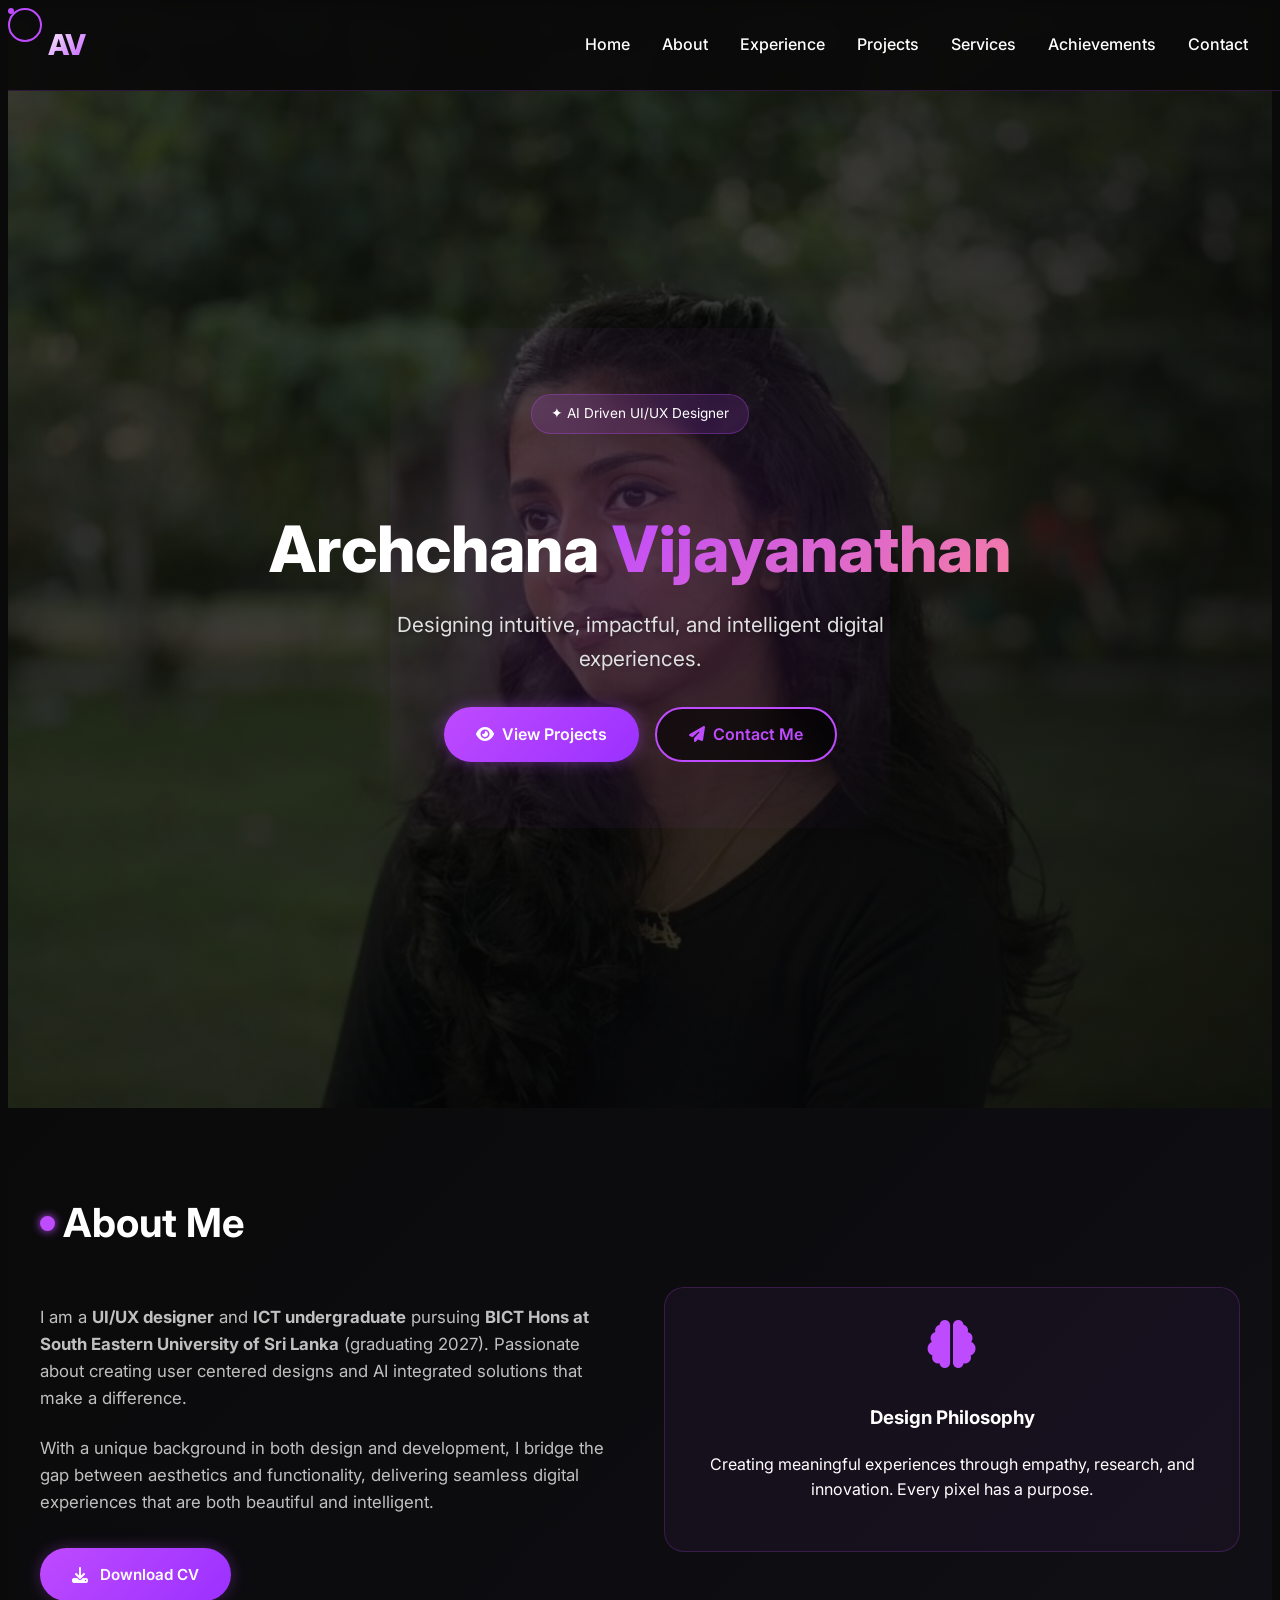
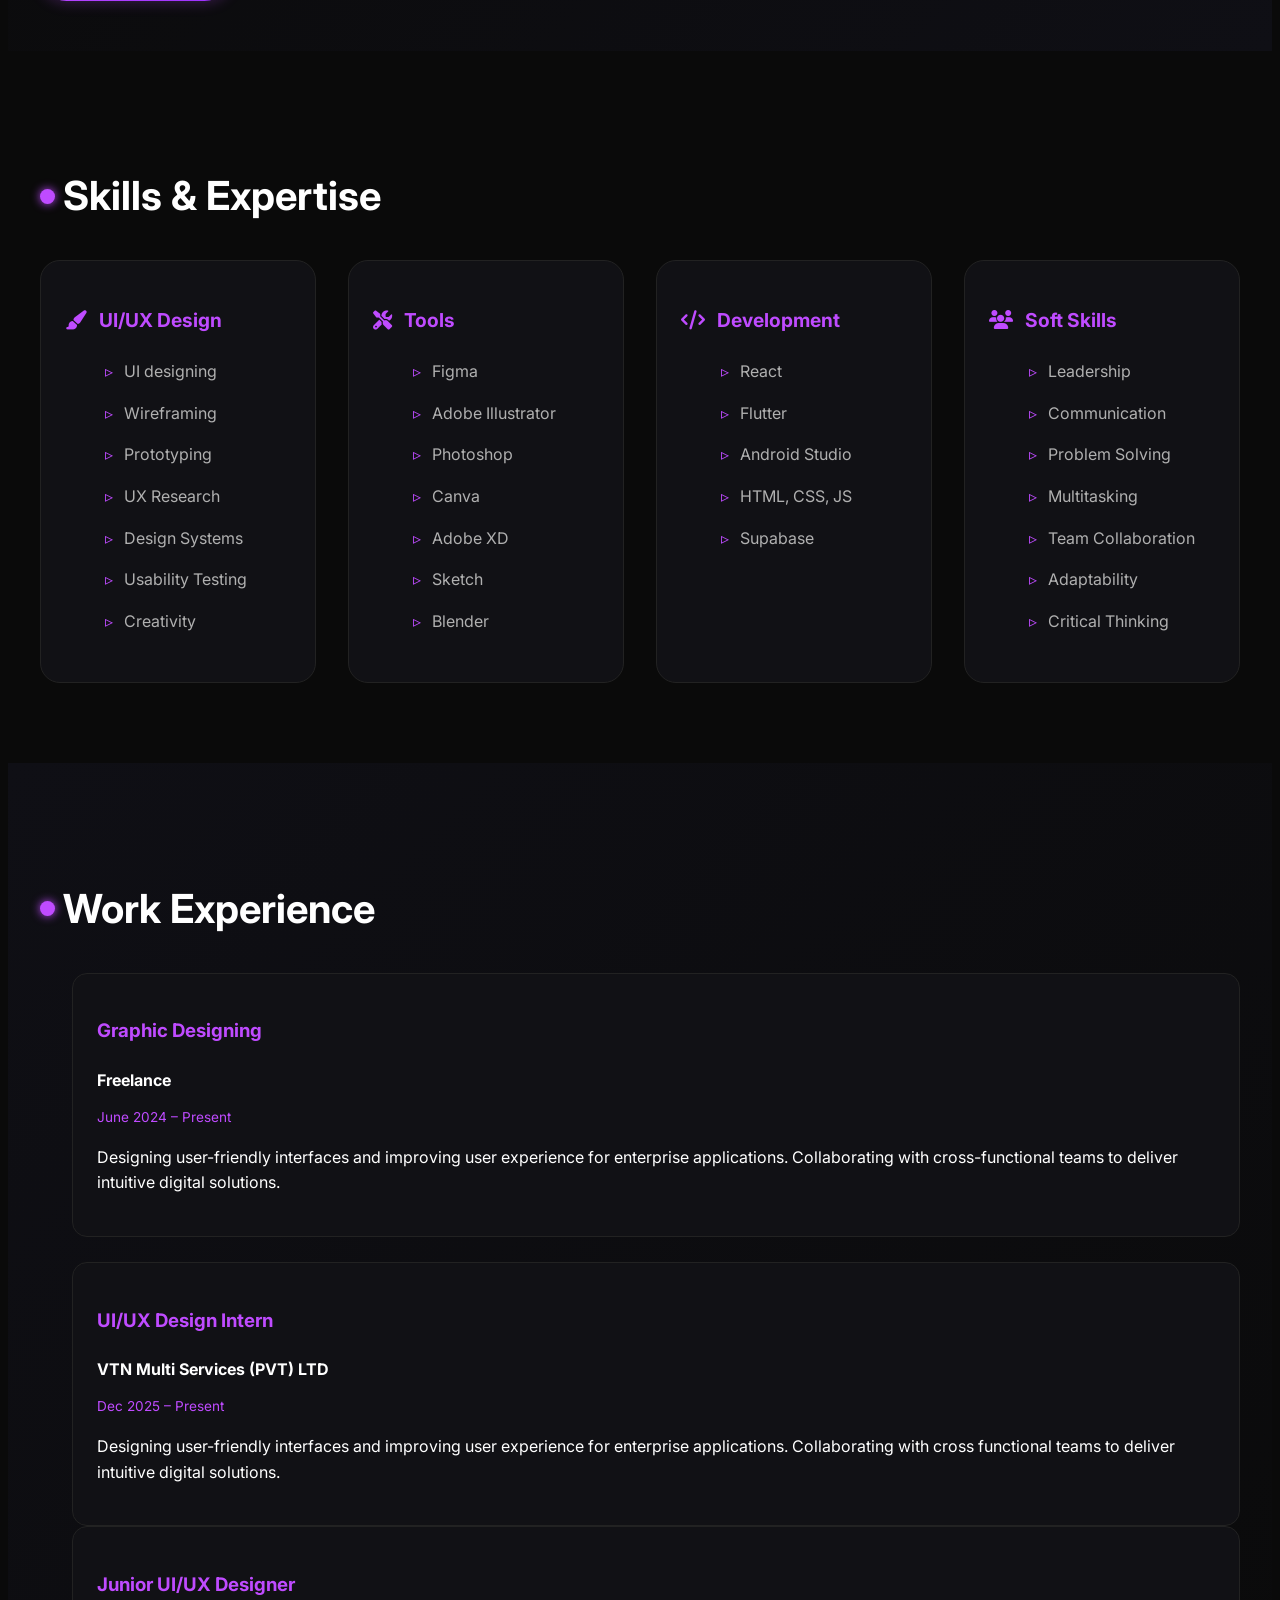
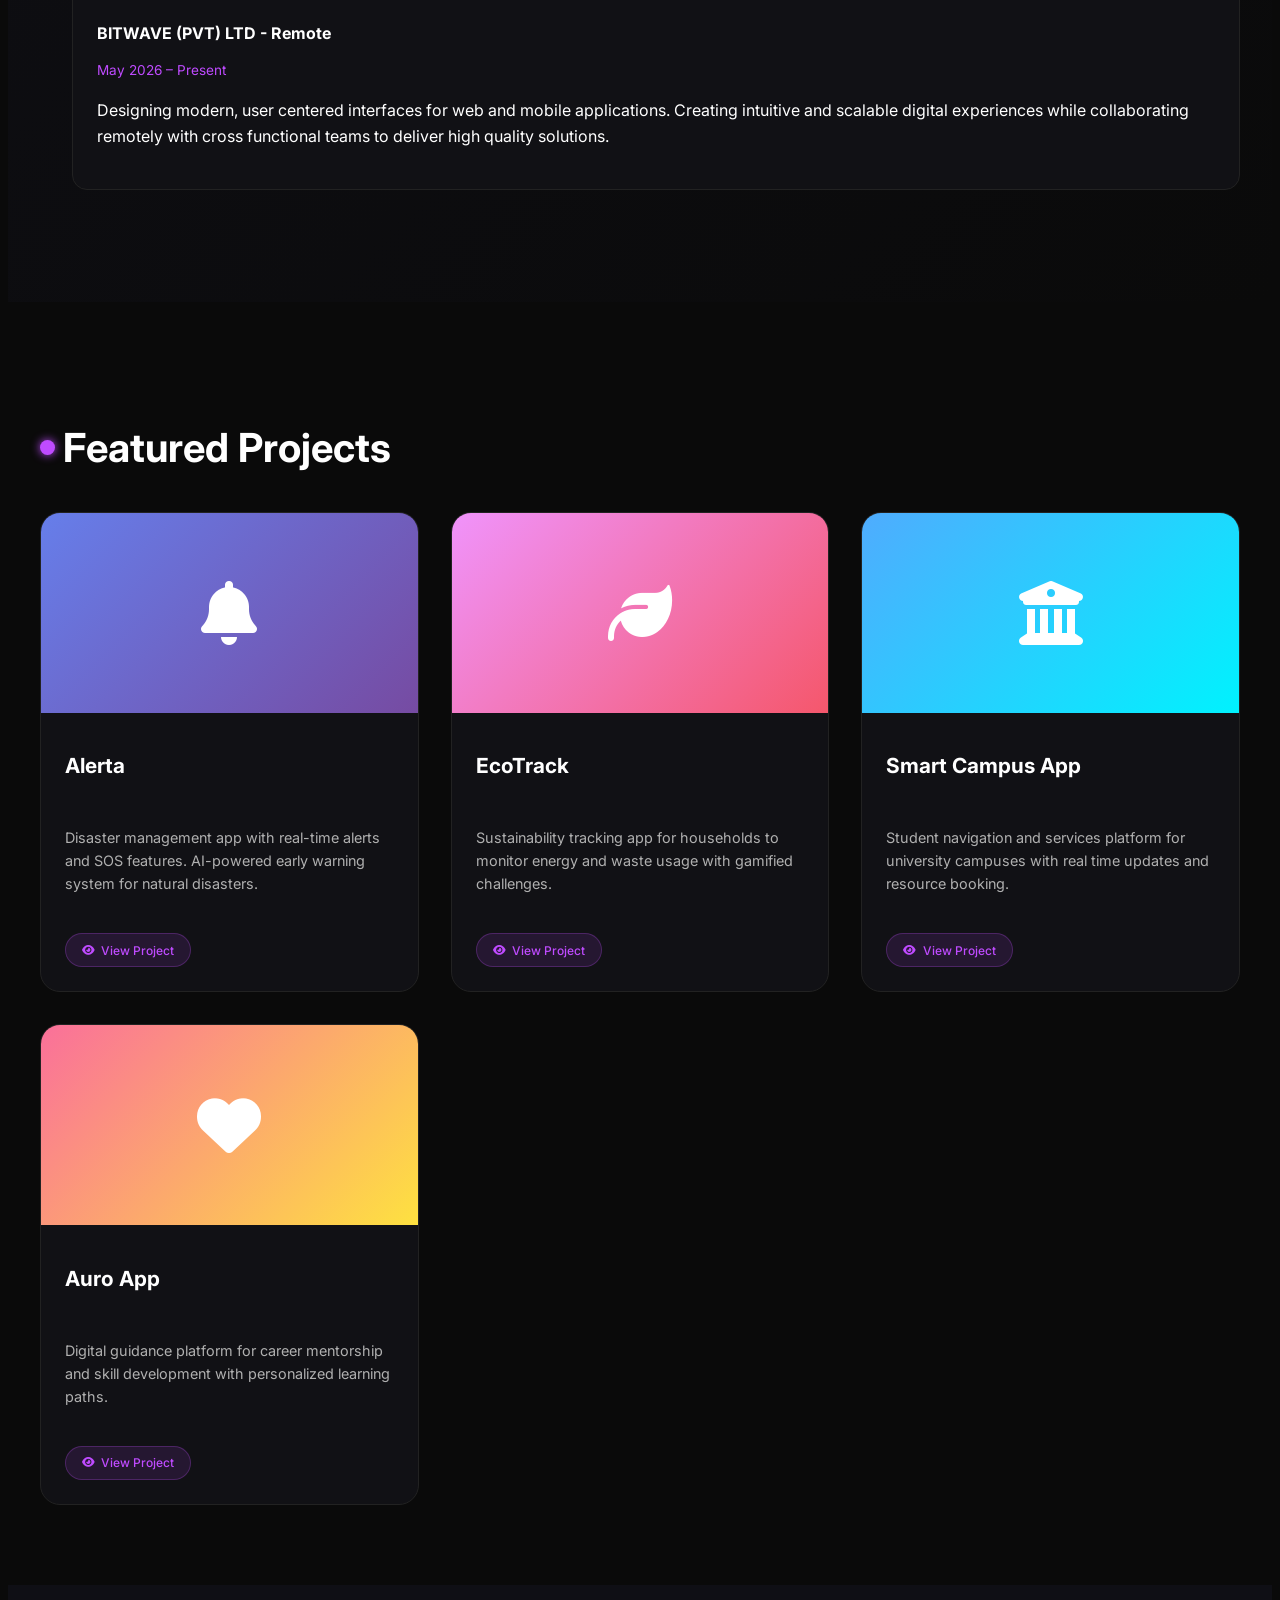
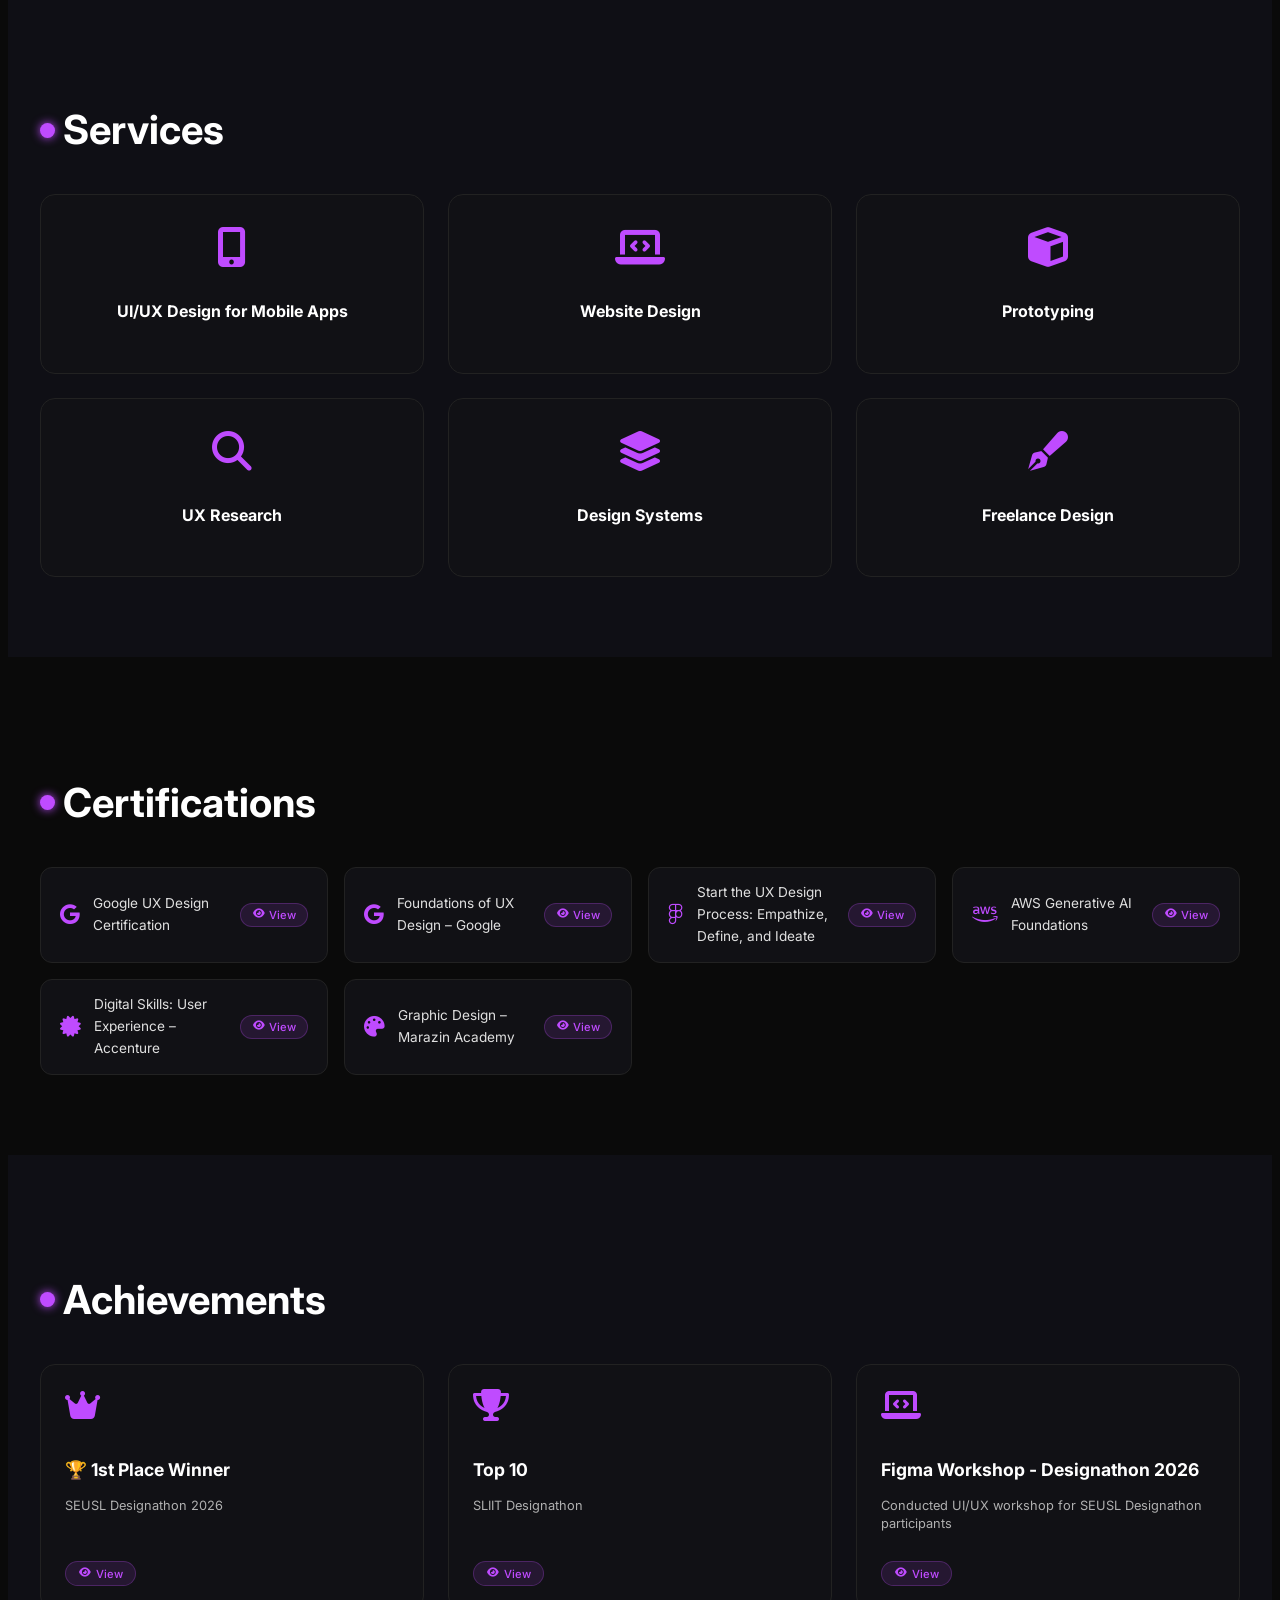
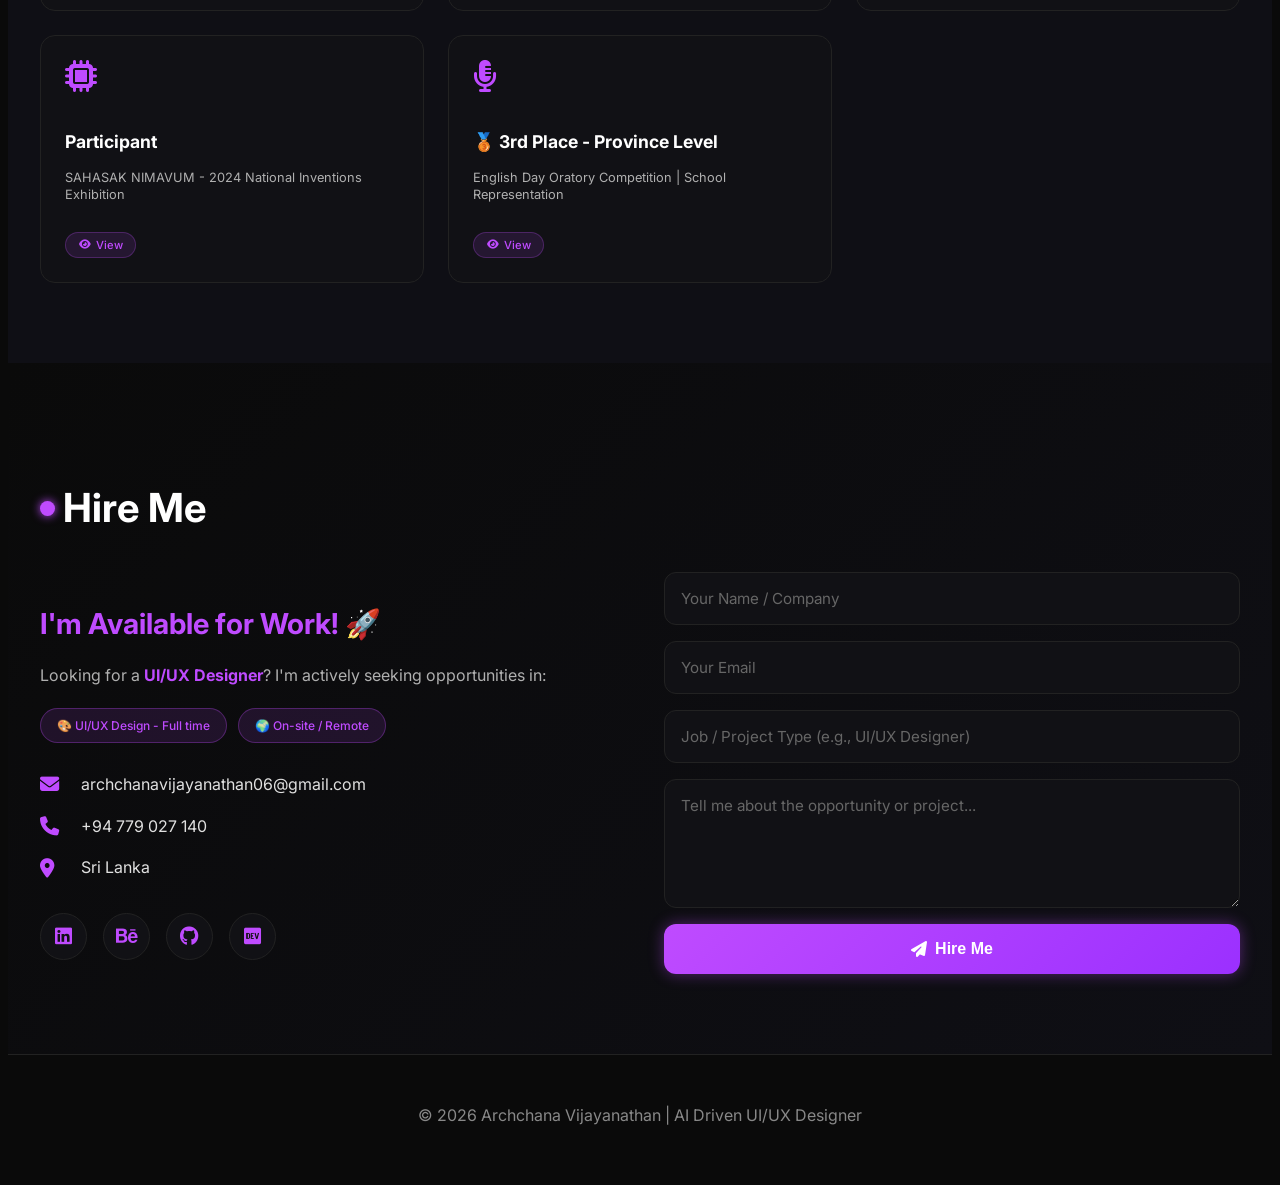
==== commit 372e0160: "Update the index.html" ====
--- a/index.html
+++ b/index.html
@@ -1,4 +1,3 @@
-<<<<<<< HEAD
 <!doctype html>
 <html lang="en">
   <head>
@@ -55,7 +54,7 @@
           <li><a href="#experience">Experience</a></li>
           <li><a href="#projects">Projects</a></li>
           <li><a href="#services">Services</a></li>
-          <li><a href="#achievements">Archivements</a></li>
+          <li><a href="#achievements">Achievements</a></li>
           <li><a href="#contact">Contact</a></li>
         </ul>
         <div class="menu-btn">
@@ -313,26 +312,6 @@
               <i class="fas fa-eye"></i> View Project
             </a>
           </div>
-
-          <!-- <div class="project-card">
-            <div
-              class="project-image"
-              style="
-                background: linear-gradient(135deg, #a18cd1 0%, #fbc2eb 100%);
-              "
-            >
-              <i class="fas fa-robot"></i>
-            </div>
-
-            <h3>AI Co-Founder</h3>
-            <p>
-              AI UX assistant concept that helps designers generate wireframes
-              and user flows using generative AI.
-            </p>
-            <a href="project.html?id=ai-cofounder" class="project-view-btn">
-              <i class="fas fa-eye"></i> View Project
-            </a>
-          </div> -->
         </div>
       </div>
     </section>
@@ -432,19 +411,13 @@
               </button>
             </div>
           </div>
-          <!-- Accenture UX Certification - Opens FutureLearn Link -->
           <div class="cert-card">
             <i class="fas fa-certificate"></i>
             <div class="cert-info">
               <span>Digital Skills: User Experience – Accenture</span>
               <button
                 class="cert-view-btn"
-                onclick="
-                  window.open(
-                    'https://www.futurelearn.com/certificates/6q0sbx9',
-                    '_blank',
-                  )
-                "
+                onclick="window.open('https://www.futurelearn.com/certificates/6q0sbx9', '_blank')"
                 data-cert="certificates/accenture-ux.jpg"
                 data-title="User Experience – Accenture"
               >
@@ -477,6 +450,7 @@
         <div class="cert-modal-caption"></div>
       </div>
     </div>
+
     <!-- Achievements Section -->
     <section id="achievements" class="achievements">
       <div class="container">
@@ -509,19 +483,6 @@
               </button>
             </a>
           </div>
-
-          <!-- <div class="achievement-card">
-            <i class="fas fa-award"></i>
-            <div class="achievement-info">
-              <h3>Top 25</h3>
-              <p>SLASSCOM Hack Like a Girl 3.0</p>
-            </div>
-            <a href="achievement.html?id=hack-like-girl">
-              <button class="achievement-view-btn">
-                <i class="fas fa-eye"></i> View
-              </button>
-            </a>
-          </div> -->
 
           <div class="achievement-card">
             <i class="fas fa-laptop-code"></i>
@@ -611,18 +572,16 @@
               ></a>
             </div>
           </div>
-          <form class="contact-form" id="contactForm">
-            <input type="text" placeholder="Your Name / Company" required />
-            <input type="email" placeholder="Your Email" required />
-            <input
-              type="text"
-              placeholder="Job / Project Type (e.g., UI/UX Designer)"
-            />
-            <textarea
-              rows="5"
-              placeholder="Tell me about the opportunity or project..."
-              required
-            ></textarea>
+
+          <!-- Working Form with Formspree -->
+          <form class="contact-form" action="https://formspree.io/f/mwvypapq" method="POST">
+            <input type="text" name="name" placeholder="Your Name / Company" required />
+            <input type="email" name="email" placeholder="Your Email" required />
+            <input type="text" name="job_type" placeholder="Job / Project Type (e.g., UI/UX Designer)" />
+            <textarea name="message" rows="5" placeholder="Tell me about the opportunity or project..." required></textarea>
+            <input type="hidden" name="_subject" value="New Job Opportunity from Portfolio" />
+            <input type="hidden" name="_replyto" value="email" />
+            <input type="hidden" name="_next" value="https://portfoilo.vercel.app" />
             <button type="submit" class="btn btn-primary">
               <i class="fas fa-paper-plane"></i> Hire Me
             </button>
@@ -639,636 +598,4 @@
 
     <script src="script.js"></script>
   </body>
-</html>
-=======
-<!doctype html>
-<html lang="en">
-  <head>
-    <meta charset="UTF-8" />
-    <meta
-      name="viewport"
-      content="width=device-width, initial-scale=1.0, viewport-fit=cover"
-    />
-    <title>Archchana Vijayanathan</title>
-
-    <!-- Custom Favicon - AV Monogram -->
-    <link
-      rel="icon"
-      type="image/svg+xml"
-      href="data:image/svg+xml,%3Csvg xmlns='http://www.w3.org/2000/svg' viewBox='0 0 100 100'%3E%3Crect width='100' height='100' rx='25' fill='%23111115'/%3E%3Crect width='100' height='100' rx='25' fill='none' stroke='%23bf4bff' stroke-width='2'/%3E%3Ctext x='50%25' y='50%25' text-anchor='middle' dy='.35em' font-size='46' font-weight='bold' font-family='Arial, sans-serif' fill='%23bf4bff'%3EAV%3C/text%3E%3C/svg%3E"
-    />
-    <link
-      rel="icon"
-      type="image/png"
-      sizes="32x32"
-      href="data:image/svg+xml,%3Csvg xmlns='http://www.w3.org/2000/svg' viewBox='0 0 32 32'%3E%3Crect width='32' height='32' rx='8' fill='%23111115'/%3E%3Ctext x='50%25' y='50%25' text-anchor='middle' dy='.35em' font-size='18' font-weight='bold' font-family='Arial' fill='%23bf4bff'%3EAV%3C/text%3E%3C/svg%3E"
-    />
-    <link
-      rel="apple-touch-icon"
-      href="data:image/svg+xml,%3Csvg xmlns='http://www.w3.org/2000/svg' viewBox='0 0 180 180'%3E%3Crect width='180' height='180' rx='35' fill='%23111115'/%3E%3Ctext x='50%25' y='50%25' text-anchor='middle' dy='.35em' font-size='80' font-weight='bold' font-family='Arial' fill='%23bf4bff'%3EAV%3C/text%3E%3C/svg%3E"
-    />
-    <link
-      rel="shortcut icon"
-      href="data:image/svg+xml,%3Csvg xmlns='http://www.w3.org/2000/svg' viewBox='0 0 32 32'%3E%3Crect width='32' height='32' rx='8' fill='%23111115'/%3E%3Ctext x='50%25' y='50%25' text-anchor='middle' dy='.35em' font-size='18' font-weight='bold' font-family='Arial' fill='%23bf4bff'%3EAV%3C/text%3E%3C/svg%3E"
-    />
-
-    <link rel="stylesheet" href="style.css" />
-    <link
-      href="https://fonts.googleapis.com/css2?family=Inter:opsz,wght@14..32,300;14..32,400;14..32,500;14..32,600;14..32,700;14..32,800&display=swap"
-      rel="stylesheet"
-    />
-    <link
-      rel="stylesheet"
-      href="https://cdnjs.cloudflare.com/ajax/libs/font-awesome/6.5.1/css/all.min.css"
-    />
-  </head>
-  <body>
-    <!-- Custom Cursor -->
-    <div class="cursor-dot"></div>
-    <div class="cursor-outline"></div>
-
-    <!-- Navigation -->
-    <nav class="navbar">
-      <div class="nav-container">
-        <div class="logo">AV</div>
-        <ul class="nav-links">
-          <li><a href="#home">Home</a></li>
-          <li><a href="#about">About</a></li>
-          <li><a href="#experience">Experience</a></li>
-          <li><a href="#projects">Projects</a></li>
-          <li><a href="#services">Services</a></li>
-          <li><a href="#contact">Contact</a></li>
-        </ul>
-        <div class="menu-btn">
-          <i class="fas fa-bars"></i>
-        </div>
-      </div>
-    </nav>
-
-    <!-- Hero Section -->
-    <section id="home" class="hero">
-      <div class="hero-bg-image"></div>
-      <div class="hero-overlay"></div>
-      <div class="hero-container">
-        <div class="hero-content">
-          <div class="hero-badge glow-text">✦ AI-Driven UI/UX Designer</div>
-          <h1 class="hero-title">
-            Archchana <span class="neon-text">Vijayanathan</span>
-          </h1>
-          <p class="hero-tagline">
-            Designing intuitive, impactful, and intelligent digital experiences.
-          </p>
-          <div class="hero-buttons">
-            <a href="#projects" class="btn btn-primary">
-              <i class="fas fa-eye"></i> View Projects
-            </a>
-            <a href="#contact" class="btn btn-secondary">
-              <i class="fas fa-paper-plane"></i> Contact Me
-            </a>
-          </div>
-        </div>
-        <div class="hero-glow"></div>
-      </div>
-    </section>
-
-    <!-- About Section -->
-    <section id="about" class="about">
-      <div class="container">
-        <h2 class="section-title"><span class="neon-dot"></span> About Me</h2>
-        <div class="about-grid">
-          <div class="about-text">
-            <p>
-              I am a <strong>UI/UX designer</strong> and
-              <strong>ICT undergraduate</strong> pursuing
-              <strong
-                >BICT Hons at South Eastern University of Sri Lanka</strong
-              >
-              (graduating 2027). Passionate about creating user centered designs
-              and AI integrated solutions that make a difference.
-            </p>
-            <p>
-              With a unique background in both design and development, I bridge
-              the gap between aesthetics and functionality, delivering seamless
-              digital experiences that are both beautiful and intelligent.
-            </p>
-            <div class="about-cv-btn">
-              <a href="Archchana CV.pdf" download class="btn-cv">
-                <i class="fas fa-download"></i> Download CV
-              </a>
-            </div>
-          </div>
-          <div class="about-card">
-            <i class="fas fa-brain"></i>
-            <h3>Design Philosophy</h3>
-            <p>
-              Creating meaningful experiences through empathy, research, and
-              innovation. Every pixel has a purpose.
-            </p>
-          </div>
-        </div>
-      </div>
-    </section>
-
-    <!-- Skills Section -->
-    <section id="skills" class="skills">
-      <div class="container">
-        <h2 class="section-title">
-          <span class="neon-dot"></span> Skills & Expertise
-        </h2>
-        <div class="skills-grid">
-          <div class="skill-category">
-            <h3><i class="fas fa-paintbrush"></i> UI/UX Design</h3>
-            <ul>
-              <li>UI designing</li>
-              <li>Wireframing</li>
-              <li>Prototyping</li>
-              <li>UX Research</li>
-              <li>Design Systems</li>
-              <li>Usability Testing</li>
-              <li>Creativity</li>
-            </ul>
-          </div>
-          <div class="skill-category">
-            <h3><i class="fas fa-tools"></i> Tools</h3>
-            <ul>
-              <li>Figma</li>
-              <li>Adobe Illustrator</li>
-              <li>Photoshop</li>
-              <li>Canva</li>
-              <li>Adobe XD</li>
-              <li>Sketch</li>
-              <li>Blender</li>
-            </ul>
-          </div>
-          <div class="skill-category">
-            <h3><i class="fas fa-code"></i> Development</h3>
-            <ul>
-              <li>React</li>
-              <li>Flutter</li>
-              <li>Android Studio</li>
-              <li>HTML, CSS, JS</li>
-              <li>Supabase</li>
-            </ul>
-          </div>
-          <div class="skill-category">
-            <h3><i class="fas fa-users"></i> Soft Skills</h3>
-            <ul>
-              <li>Leadership</li>
-              <li>Communication</li>
-              <li>Problem Solving</li>
-              <li>Multitasking</li>
-              <li>Team Collaboration</li>
-              <li>Adaptability</li>
-              <li>Critical Thinking</li>
-            </ul>
-          </div>
-        </div>
-      </div>
-    </section>
-
-    <!-- Experience Section -->
-    <section id="experience" class="experience">
-      <div class="container">
-        <h2 class="section-title">
-          <span class="neon-dot"></span> Work Experience
-        </h2>
-        <div class="timeline">
-          <div class="timeline-item">
-            <div class="timeline-content">
-              <h3>Graphic Designing</h3>
-              <h4>Freelance</h4>
-              <p class="timeline-date">June 2024 – Present</p>
-              <p>
-                Designing user-friendly interfaces and improving user experience
-                for enterprise applications. Collaborating with cross-functional
-                teams to deliver intuitive digital solutions.
-              </p>
-            </div>
-            <br />
-            <div class="timeline-content">
-              <h3>UI/UX Design Intern</h3>
-              <h4>VTN Multi Services (PVT) LTD</h4>
-              <p class="timeline-date">Dec 2025 – Present</p>
-              <p>
-                Designing user-friendly interfaces and improving user experience
-                for enterprise applications. Collaborating with cross functional
-                teams to deliver intuitive digital solutions.
-              </p>
-            </div>
-
-            <div class="timeline-content">
-              <h3>Junior UI/UX Designer</h3>
-              <h4>BITWAVE (PVT) LTD - Remote</h4>
-              <p class="timeline-date">May 2026 – Present</p>
-              <p>
-                Designing modern, user centered interfaces for web and mobile
-                applications. Creating intuitive and scalable digital
-                experiences while collaborating remotely with cross functional
-                teams to deliver high quality solutions.
-              </p>
-            </div>
-          </div>
-        </div>
-      </div>
-    </section>
-
-    <!-- Projects Section -->
-    <section id="projects" class="projects">
-      <div class="container">
-        <h2 class="section-title">
-          <span class="neon-dot"></span> Featured Projects
-        </h2>
-        <div class="projects-grid">
-          <div class="project-card">
-            <div
-              class="project-image"
-              style="
-                background: linear-gradient(135deg, #667eea 0%, #764ba2 100%);
-              "
-            >
-              <i class="fas fa-bell"></i>
-            </div>
-            <h3>Alerta</h3>
-            <p>
-              Disaster management app with real-time alerts and SOS features.
-              AI-powered early warning system for natural disasters.
-            </p>
-            <a href="project.html?id=alerta" class="project-view-btn">
-              <i class="fas fa-eye"></i> View Project
-            </a>
-          </div>
-
-          <div class="project-card">
-            <div
-              class="project-image"
-              style="
-                background: linear-gradient(135deg, #f093fb 0%, #f5576c 100%);
-              "
-            >
-              <i class="fas fa-leaf"></i>
-            </div>
-            <h3>EcoTrack</h3>
-            <p>
-              Sustainability tracking app for households to monitor energy and
-              waste usage with gamified challenges.
-            </p>
-            <a href="project.html?id=ecotrack" class="project-view-btn">
-              <i class="fas fa-eye"></i> View Project
-            </a>
-          </div>
-
-          <div class="project-card">
-            <div
-              class="project-image"
-              style="
-                background: linear-gradient(135deg, #4facfe 0%, #00f2fe 100%);
-              "
-            >
-              <i class="fas fa-university"></i>
-            </div>
-            <h3>Smart Campus App</h3>
-            <p>
-              Student navigation and services platform for university campuses
-              with real-time updates and resource booking.
-            </p>
-            <a href="project.html?id=smart-campus" class="project-view-btn">
-              <i class="fas fa-eye"></i> View Project
-            </a>
-          </div>
-
-          <div class="project-card">
-            <div
-              class="project-image"
-              style="
-                background: linear-gradient(135deg, #fa709a 0%, #fee140 100%);
-              "
-            >
-              <i class="fas fa-heart"></i>
-            </div>
-            <h3>Auro App</h3>
-            <p>
-              Digital guidance platform for career mentorship and skill
-              development with personalized learning paths.
-            </p>
-            <a href="project.html?id=auro-app" class="project-view-btn">
-              <i class="fas fa-eye"></i> View Project
-            </a>
-          </div>
-
-          <!-- <div class="project-card">
-            <div
-              class="project-image"
-              style="
-                background: linear-gradient(135deg, #a18cd1 0%, #fbc2eb 100%);
-              "
-            >
-              <i class="fas fa-robot"></i>
-            </div>
-
-            <h3>AI Co-Founder</h3>
-            <p>
-              AI UX assistant concept that helps designers generate wireframes
-              and user flows using generative AI.
-            </p>
-            <a href="project.html?id=ai-cofounder" class="project-view-btn">
-              <i class="fas fa-eye"></i> View Project
-            </a>
-          </div> -->
-        </div>
-      </div>
-    </section>
-
-    <!-- Services Section -->
-    <section id="services" class="services">
-      <div class="container">
-        <h2 class="section-title"><span class="neon-dot"></span> Services</h2>
-        <div class="services-grid">
-          <div class="service-card">
-            <i class="fas fa-mobile-alt"></i>
-            <h3>UI/UX Design for Mobile Apps</h3>
-          </div>
-          <div class="service-card">
-            <i class="fas fa-laptop-code"></i>
-            <h3>Website Design</h3>
-          </div>
-          <div class="service-card">
-            <i class="fas fa-cube"></i>
-            <h3>Prototyping</h3>
-          </div>
-          <div class="service-card">
-            <i class="fas fa-search"></i>
-            <h3>UX Research</h3>
-          </div>
-          <div class="service-card">
-            <i class="fas fa-layer-group"></i>
-            <h3>Design Systems</h3>
-          </div>
-          <div class="service-card">
-            <i class="fas fa-pen-fancy"></i>
-            <h3>Freelance Design</h3>
-          </div>
-        </div>
-      </div>
-    </section>
-
-    <!-- Certifications Section -->
-    <section id="certifications" class="certifications">
-      <div class="container">
-        <h2 class="section-title">
-          <span class="neon-dot"></span> Certifications
-        </h2>
-        <div class="certs-grid">
-          <div class="cert-card">
-            <i class="fab fa-google"></i>
-            <div class="cert-info">
-              <span>Google UX Design Certification</span>
-              <button
-                class="cert-view-btn"
-                data-cert="certificates/google-ux-cert.jpg"
-                data-title="Google UX Design Certification"
-              >
-                <i class="fas fa-eye"></i> View
-              </button>
-            </div>
-          </div>
-          <div class="cert-card">
-            <i class="fab fa-google"></i>
-            <div class="cert-info">
-              <span>Foundations of UX Design – Google</span>
-              <button
-                class="cert-view-btn"
-                data-cert="certificates/google-foundations.jpg"
-                data-title="Foundations of UX Design – Google"
-              >
-                <i class="fas fa-eye"></i> View
-              </button>
-            </div>
-          </div>
-          <div class="cert-card">
-            <i class="fab fa-figma"></i>
-            <div class="cert-info">
-              <span
-                >Start the UX Design Process: Empathize, Define, and
-                Ideate</span
-              >
-              <button
-                class="cert-view-btn"
-                data-cert="certificates/google-figma.jpg"
-                data-title="High-Fidelity Design in Figma – Google"
-              >
-                <i class="fas fa-eye"></i> View
-              </button>
-            </div>
-          </div>
-          <div class="cert-card">
-            <i class="fab fa-aws"></i>
-            <div class="cert-info">
-              <span>AWS Generative AI Foundations</span>
-              <button
-                class="cert-view-btn"
-                data-cert="certificates/aws-ai.jpg"
-                data-title="AWS Generative AI Foundations"
-              >
-                <i class="fas fa-eye"></i> View
-              </button>
-            </div>
-          </div>
-          <!-- Accenture UX Certification - Opens FutureLearn Link -->
-          <div class="cert-card">
-            <i class="fas fa-certificate"></i>
-            <div class="cert-info">
-              <span>Digital Skills: User Experience – Accenture</span>
-              <button
-                class="cert-view-btn"
-                onclick="
-                  window.open(
-                    'https://www.futurelearn.com/certificates/6q0sbx9',
-                    '_blank',
-                  )
-                "
-                data-cert="certificates/accenture-ux.jpg"
-                data-title="User Experience – Accenture"
-              >
-                <i class="fas fa-eye"></i> View
-              </button>
-            </div>
-          </div>
-          <div class="cert-card">
-            <i class="fas fa-palette"></i>
-            <div class="cert-info">
-              <span>Graphic Design – Marazin Academy</span>
-              <button
-                class="cert-view-btn"
-                data-cert="certificates/graphic-design.jpg"
-                data-title="Graphic Design – Marazin Academy"
-              >
-                <i class="fas fa-eye"></i> View
-              </button>
-            </div>
-          </div>
-        </div>
-      </div>
-    </section>
-
-    <!-- Modal for displaying certificate images -->
-    <div id="certModal" class="cert-modal">
-      <div class="cert-modal-content">
-        <span class="cert-modal-close">&times;</span>
-        <img id="certModalImage" src="" alt="Certificate" />
-        <div class="cert-modal-caption"></div>
-      </div>
-    </div>
-    <!-- Achievements Section -->
-    <section id="achievements" class="achievements">
-      <div class="container">
-        <h2 class="section-title">
-          <span class="neon-dot"></span> Achievements
-        </h2>
-        <div class="achievements-grid">
-          <div class="achievement-card">
-            <i class="fas fa-crown"></i>
-            <div class="achievement-info">
-              <h3>🏆 1st Place Winner</h3>
-              <p>SEUSL Designathon 2026</p>
-            </div>
-            <a href="achievement.html?id=seusl-designathon">
-              <button class="achievement-view-btn">
-                <i class="fas fa-eye"></i> View
-              </button>
-            </a>
-          </div>
-
-          <div class="achievement-card">
-            <i class="fas fa-trophy"></i>
-            <div class="achievement-info">
-              <h3>Top 10</h3>
-              <p>SLIIT Designathon</p>
-            </div>
-            <a href="achievement.html?id=sliit-designathon">
-              <button class="achievement-view-btn">
-                <i class="fas fa-eye"></i> View
-              </button>
-            </a>
-          </div>
-
-          <!-- <div class="achievement-card">
-            <i class="fas fa-award"></i>
-            <div class="achievement-info">
-              <h3>Top 25</h3>
-              <p>SLASSCOM Hack Like a Girl 3.0</p>
-            </div>
-            <a href="achievement.html?id=hack-like-girl">
-              <button class="achievement-view-btn">
-                <i class="fas fa-eye"></i> View
-              </button>
-            </a>
-          </div> -->
-
-          <div class="achievement-card">
-            <i class="fas fa-laptop-code"></i>
-            <div class="achievement-info">
-              <h3>Figma Workshop - Designathon 2026</h3>
-              <p>Conducted UI/UX workshop for SEUSL Designathon participants</p>
-            </div>
-            <a href="achievement.html?id=figma-workshop">
-              <button class="achievement-view-btn">
-                <i class="fas fa-eye"></i> View
-              </button>
-            </a>
-          </div>
-
-          <div class="achievement-card">
-            <i class="fas fa-microchip"></i>
-            <div class="achievement-info">
-              <h3>Participant</h3>
-              <p>SAHASAK NIMAVUM - 2024 National Inventions Exhibition</p>
-            </div>
-            <a href="achievement.html?id=sahasak-nimavum">
-              <button class="achievement-view-btn">
-                <i class="fas fa-eye"></i> View
-              </button>
-            </a>
-          </div>
-
-          <div class="achievement-card">
-            <i class="fas fa-microphone-alt"></i>
-            <div class="achievement-info">
-              <h3>🥉 3rd Place - Province Level</h3>
-              <p>English Day Oratory Competition | School Representation</p>
-            </div>
-            <a href="achievement.html?id=english-oratory">
-              <button class="achievement-view-btn">
-                <i class="fas fa-eye"></i> View
-              </button>
-            </a>
-          </div>
-        </div>
-      </div>
-    </section>
-
-    <!-- Contact Section -->
-    <section id="contact" class="contact">
-  <div class="container">
-    <h2 class="section-title">
-      <span class="neon-dot"></span> Hire Me
-    </h2>
-    <div class="contact-grid">
-      <div class="contact-info">
-        <h3>I'm Available for Work! 🚀</h3>
-        <p>Looking for a <strong>UI/UX Designer</strong>? I'm actively seeking opportunities in:</p>
-        <div class="job-opportunities">
-          <span class="job-tag">🎨 UI/UX Design - Full time</span>
-          <span class="job-tag">🌍 On-site / Remote</span>
-        </div>
-        <div class="contact-details">
-          <div class="contact-item">
-            <i class="fas fa-envelope"></i>
-            <span>archchanavijayanathan06@gmail.com</span>
-          </div>
-          <div class="contact-item">
-            <i class="fas fa-phone"></i>
-            <span>+94 779 027 140</span>
-          </div>
-          <div class="contact-item">
-            <i class="fas fa-map-marker-alt"></i>
-            <span>Sri Lanka</span>
-          </div>
-        </div>
-        <div class="social-links">
-          <a href="https://www.linkedin.com/in/archchanavijayanathan" target="_blank"><i class="fab fa-linkedin"></i></a>
-          <a href="https://www.behance.net/arvijayanathan" target="_blank"><i class="fab fa-behance"></i></a>
-          <a href="https://github.com/Archchana06" target="_blank"><i class="fab fa-github"></i></a>
-          <a href="https://devpost.com/archchanavijayanathan06" target="_blank"><i class="fab fa-dev"></i></a>
-        </div>
-      </div>
-
-      <!-- Working Form with Your Formspree ID -->
-      <form class="contact-form" action="https://formspree.io/f/mwvypapq" method="POST">
-        <input type="text" name="name" placeholder="Your Name / Company" required />
-        <input type="email" name="email" placeholder="Your Email" required />
-        <input type="text" name="job_type" placeholder="Job / Project Type (e.g., UI/UX Designer)" />
-        <textarea name="message" rows="5" placeholder="Tell me about the opportunity or project..." required></textarea>
-        
-        <!-- Hidden fields for better email organization -->
-        <input type="hidden" name="_subject" value="New Job Opportunity from Portfolio" />
-        <input type="hidden" name="_replyto" value="email" />
-        <input type="hidden" name="_next" value="https://portfoilo.vercel.app" />
-        
-        <button type="submit" class="btn btn-primary">
-          <i class="fas fa-paper-plane"></i> Hire Me
-        </button>
-      </form>
-    </div>
-  </div>
-</section>
-
-    <footer>
-      <div class="container">
-        <p>© 2026 Archchana Vijayanathan | AI Driven UI/UX Designer</p>
-      </div>
-    </footer>
-
-    <script src="script.js"></script>
-  </body>
-</html>
->>>>>>> 9a94499b4d784df7959e7f6536d2c87b2ca1d389
+</html>
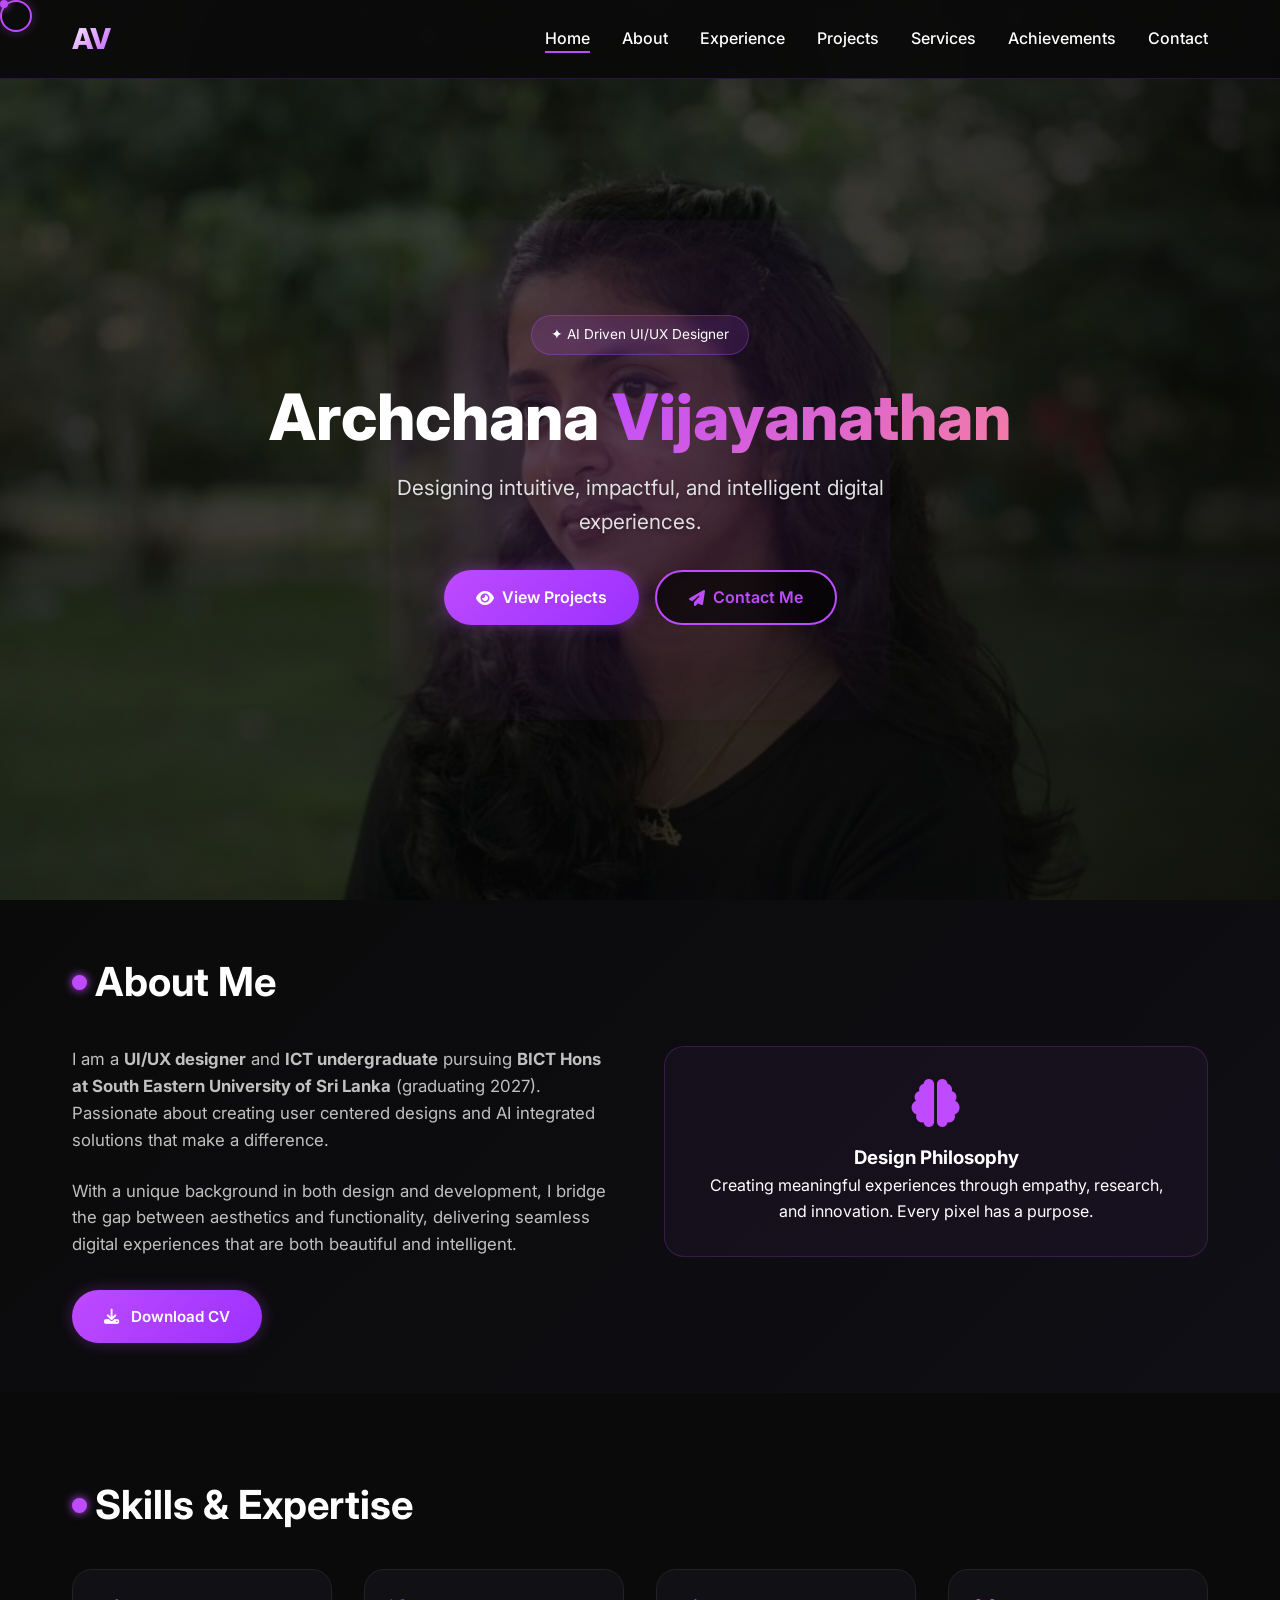
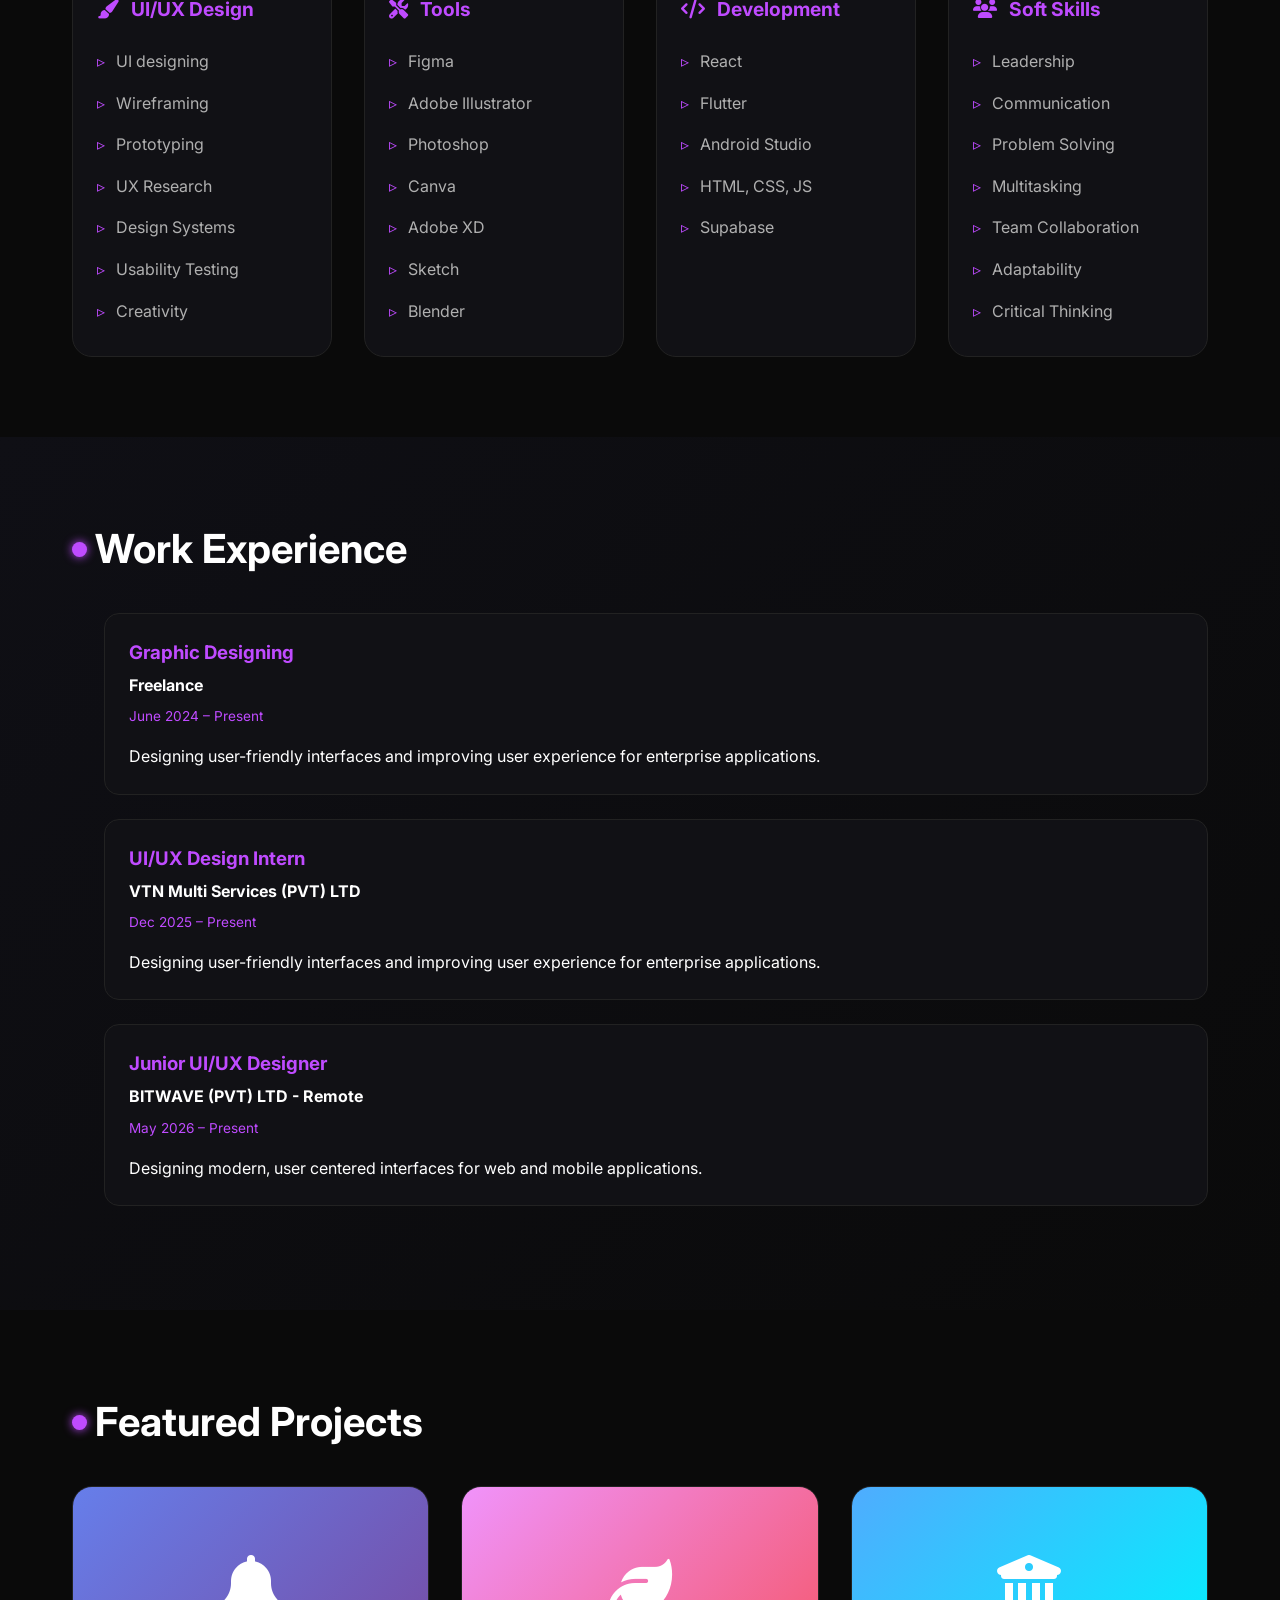
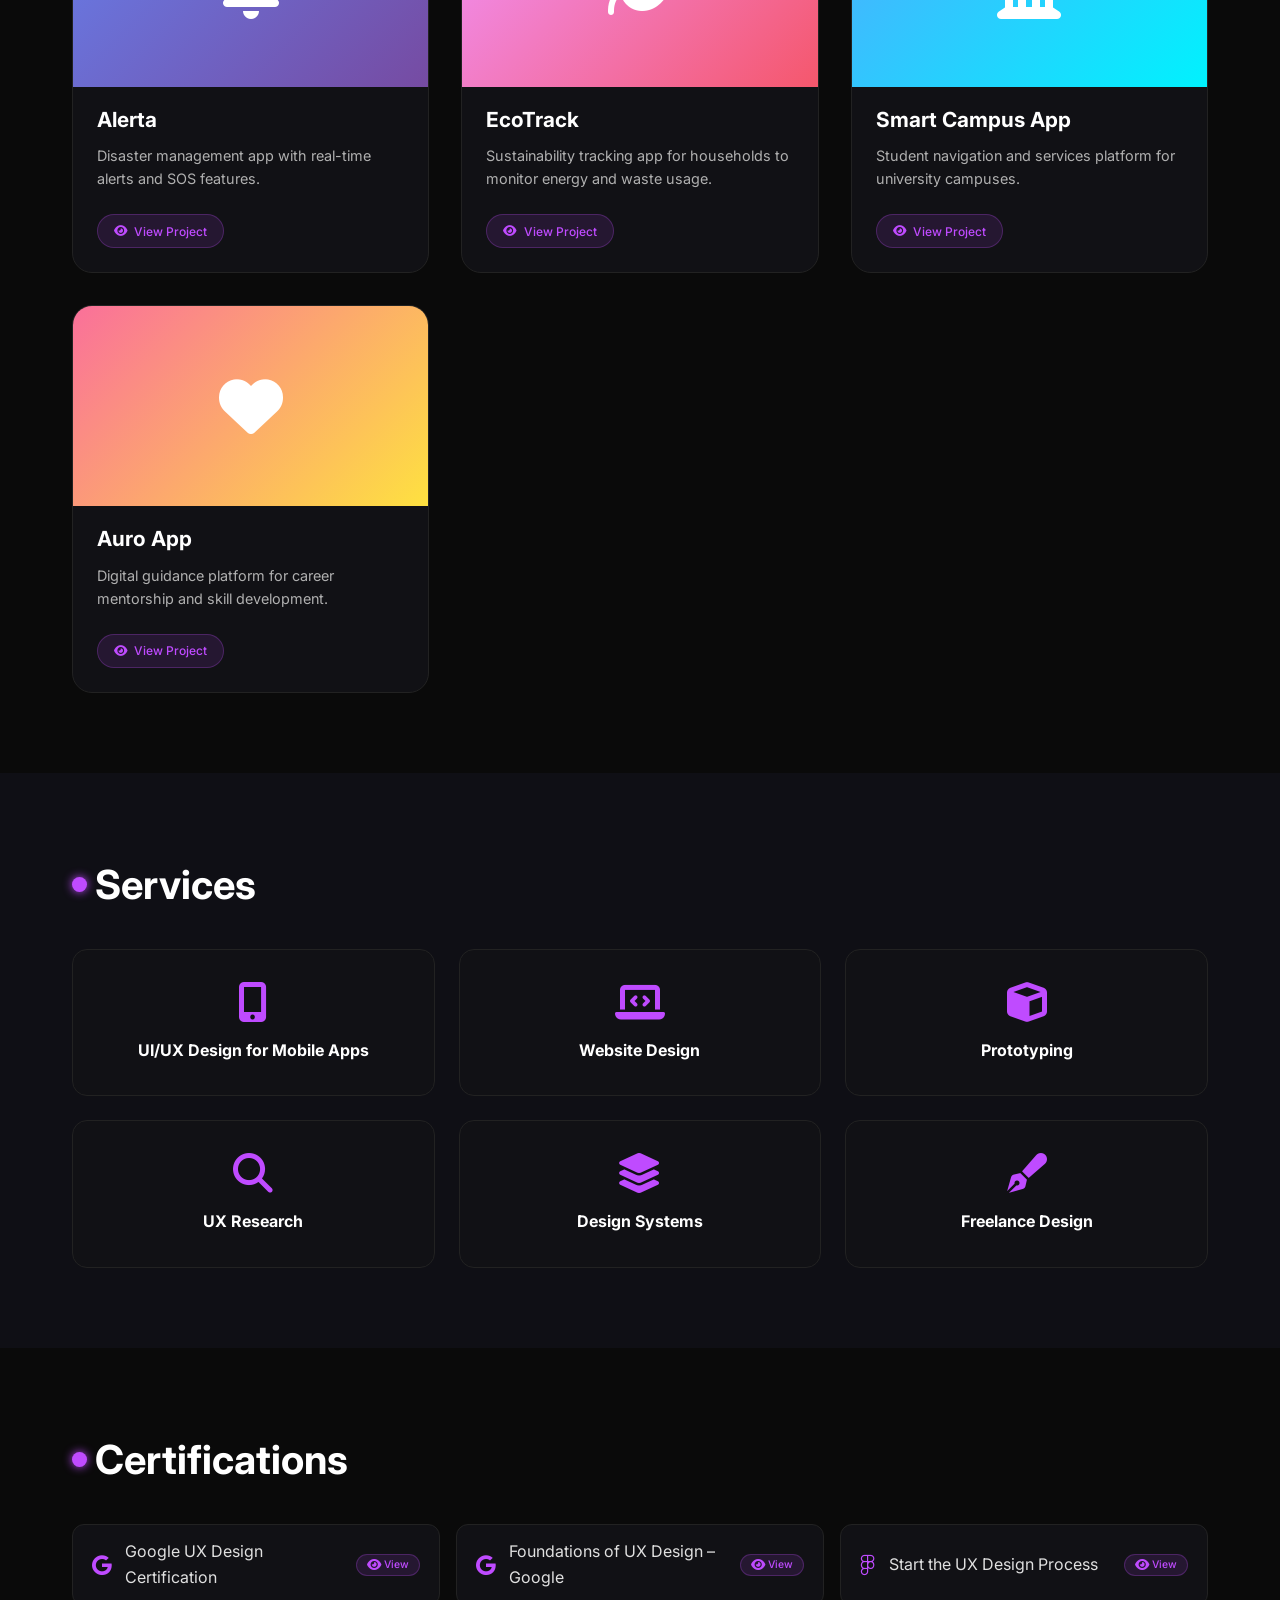
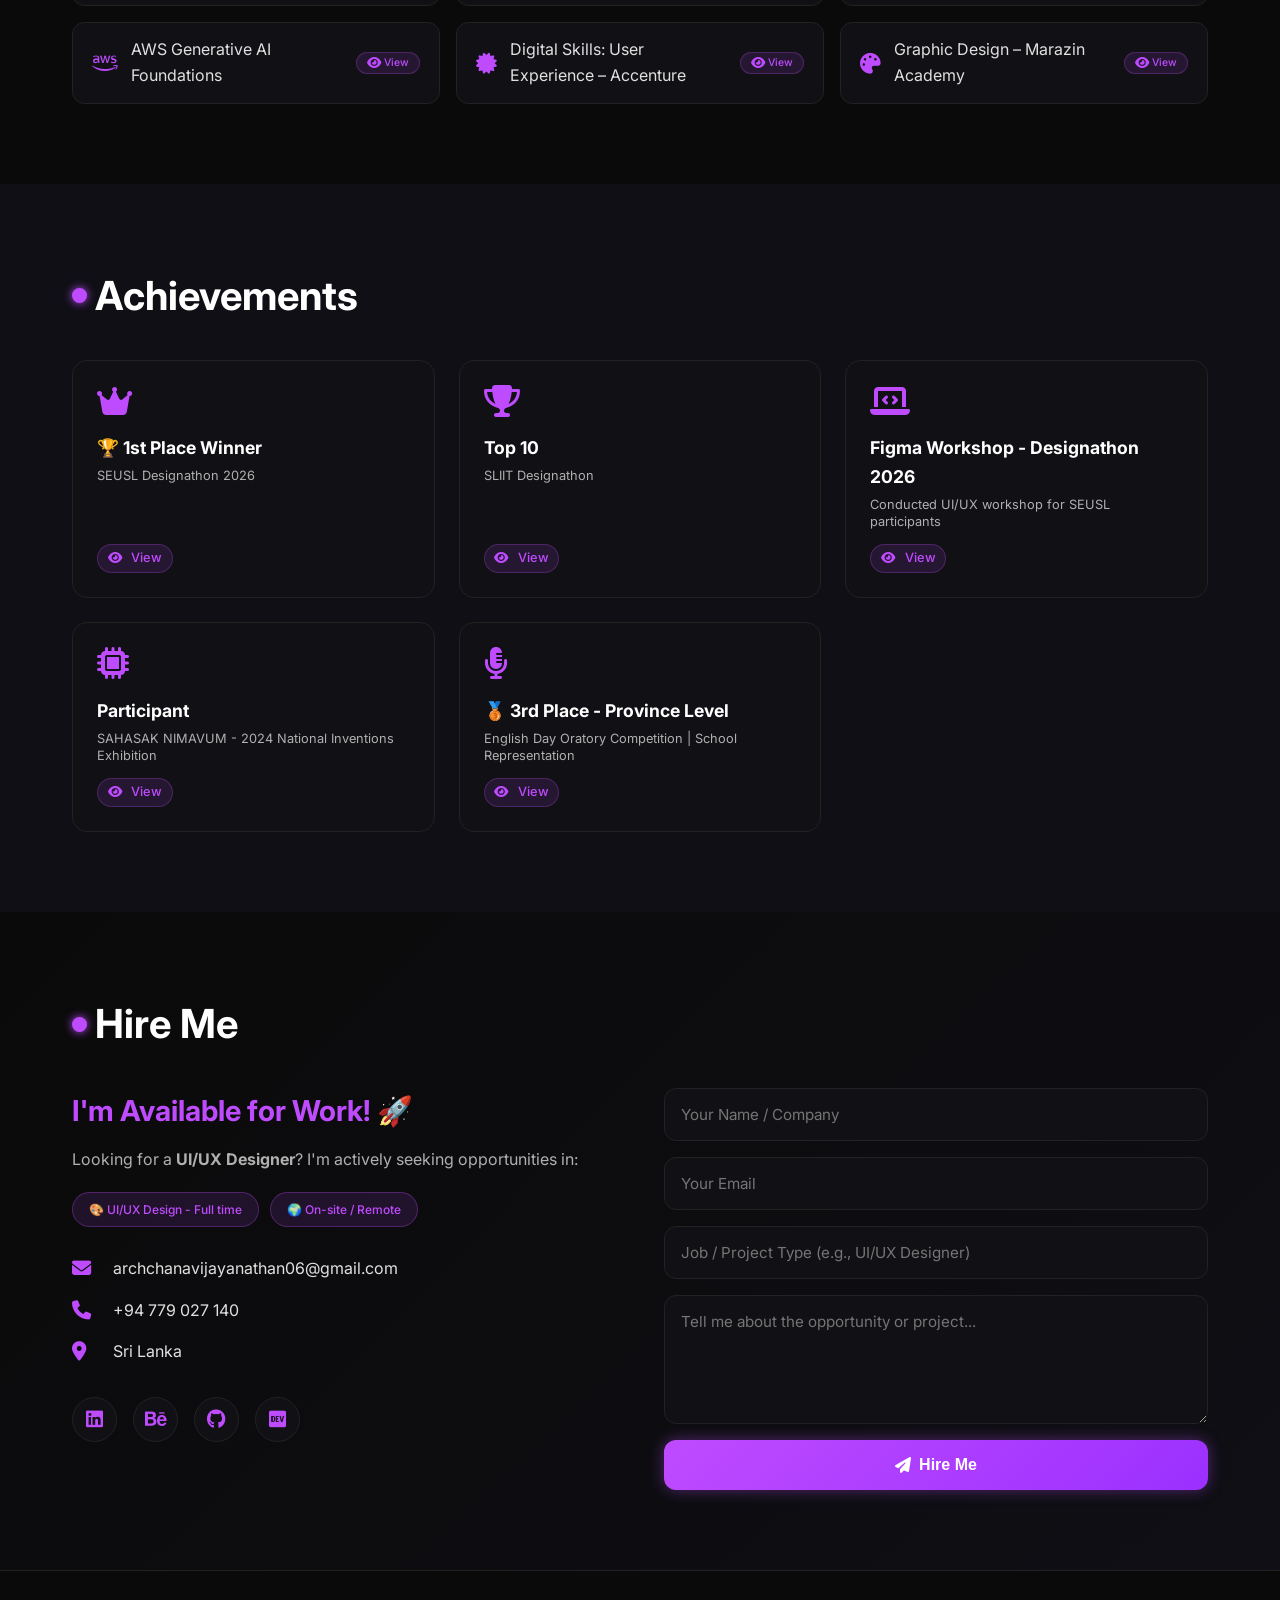
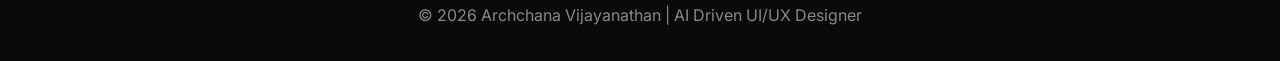
==== commit b6226abf: "Fixed all files" ====
--- a/index.html
+++ b/index.html
@@ -6,7 +6,7 @@
       name="viewport"
       content="width=device-width, initial-scale=1.0, viewport-fit=cover"
     />
-    <title>Archchana Vijayanathan</title>
+    <title>Archchana Vijayanathan | UI/UX Designer</title>
 
     <!-- Custom Favicon - AV Monogram -->
     <link
@@ -14,24 +14,9 @@
       type="image/svg+xml"
       href="data:image/svg+xml,%3Csvg xmlns='http://www.w3.org/2000/svg' viewBox='0 0 100 100'%3E%3Crect width='100' height='100' rx='25' fill='%23111115'/%3E%3Crect width='100' height='100' rx='25' fill='none' stroke='%23bf4bff' stroke-width='2'/%3E%3Ctext x='50%25' y='50%25' text-anchor='middle' dy='.35em' font-size='46' font-weight='bold' font-family='Arial, sans-serif' fill='%23bf4bff'%3EAV%3C/text%3E%3C/svg%3E"
     />
-    <link
-      rel="icon"
-      type="image/png"
-      sizes="32x32"
-      href="data:image/svg+xml,%3Csvg xmlns='http://www.w3.org/2000/svg' viewBox='0 0 32 32'%3E%3Crect width='32' height='32' rx='8' fill='%23111115'/%3E%3Ctext x='50%25' y='50%25' text-anchor='middle' dy='.35em' font-size='18' font-weight='bold' font-family='Arial' fill='%23bf4bff'%3EAV%3C/text%3E%3C/svg%3E"
-    />
-    <link
-      rel="apple-touch-icon"
-      href="data:image/svg+xml,%3Csvg xmlns='http://www.w3.org/2000/svg' viewBox='0 0 180 180'%3E%3Crect width='180' height='180' rx='35' fill='%23111115'/%3E%3Ctext x='50%25' y='50%25' text-anchor='middle' dy='.35em' font-size='80' font-weight='bold' font-family='Arial' fill='%23bf4bff'%3EAV%3C/text%3E%3C/svg%3E"
-    />
-    <link
-      rel="shortcut icon"
-      href="data:image/svg+xml,%3Csvg xmlns='http://www.w3.org/2000/svg' viewBox='0 0 32 32'%3E%3Crect width='32' height='32' rx='8' fill='%23111115'/%3E%3Ctext x='50%25' y='50%25' text-anchor='middle' dy='.35em' font-size='18' font-weight='bold' font-family='Arial' fill='%23bf4bff'%3EAV%3C/text%3E%3C/svg%3E"
-    />
-
     <link rel="stylesheet" href="style.css" />
     <link
-      href="https://fonts.googleapis.com/css2?family=Inter:opsz,wght@14..32,300;14..32,400;14..32,500;14..32,600;14..32,700;14..32,800&display=swap"
+      href="https://fonts.googleapis.com/css2?family=Inter:opsz,wght@14..32,300;400;500;600;700;800&display=swap"
       rel="stylesheet"
     />
     <link
@@ -57,9 +42,7 @@
           <li><a href="#achievements">Achievements</a></li>
           <li><a href="#contact">Contact</a></li>
         </ul>
-        <div class="menu-btn">
-          <i class="fas fa-bars"></i>
-        </div>
+        <div class="menu-btn"><i class="fas fa-bars"></i></div>
       </div>
     </nav>
 
@@ -77,12 +60,12 @@
             Designing intuitive, impactful, and intelligent digital experiences.
           </p>
           <div class="hero-buttons">
-            <a href="#projects" class="btn btn-primary">
-              <i class="fas fa-eye"></i> View Projects
-            </a>
-            <a href="#contact" class="btn btn-secondary">
-              <i class="fas fa-paper-plane"></i> Contact Me
-            </a>
+            <a href="#projects" class="btn btn-primary"
+              ><i class="fas fa-eye"></i> View Projects</a
+            >
+            <a href="#contact" class="btn btn-secondary"
+              ><i class="fas fa-paper-plane"></i> Contact Me</a
+            >
           </div>
         </div>
         <div class="hero-glow"></div>
@@ -110,9 +93,9 @@
               digital experiences that are both beautiful and intelligent.
             </p>
             <div class="about-cv-btn">
-              <a href="Archchana CV.pdf" download class="btn-cv">
-                <i class="fas fa-download"></i> Download CV
-              </a>
+              <a href="Archchana%20CV.pdf" download class="btn-cv"
+                ><i class="fas fa-download"></i> Download CV</a
+              >
             </div>
           </div>
           <div class="about-card">
@@ -191,40 +174,32 @@
           <span class="neon-dot"></span> Work Experience
         </h2>
         <div class="timeline">
-          <div class="timeline-item">
-            <div class="timeline-content">
-              <h3>Graphic Designing</h3>
-              <h4>Freelance</h4>
-              <p class="timeline-date">June 2024 – Present</p>
-              <p>
-                Designing user-friendly interfaces and improving user experience
-                for enterprise applications. Collaborating with cross-functional
-                teams to deliver intuitive digital solutions.
-              </p>
-            </div>
-            <br />
-            <div class="timeline-content">
-              <h3>UI/UX Design Intern</h3>
-              <h4>VTN Multi Services (PVT) LTD</h4>
-              <p class="timeline-date">Dec 2025 – Present</p>
-              <p>
-                Designing user-friendly interfaces and improving user experience
-                for enterprise applications. Collaborating with cross functional
-                teams to deliver intuitive digital solutions.
-              </p>
-            </div>
-
-            <div class="timeline-content">
-              <h3>Junior UI/UX Designer</h3>
-              <h4>BITWAVE (PVT) LTD - Remote</h4>
-              <p class="timeline-date">May 2026 – Present</p>
-              <p>
-                Designing modern, user centered interfaces for web and mobile
-                applications. Creating intuitive and scalable digital
-                experiences while collaborating remotely with cross functional
-                teams to deliver high quality solutions.
-              </p>
-            </div>
+          <div class="timeline-content">
+            <h3>Graphic Designing</h3>
+            <h4>Freelance</h4>
+            <p class="timeline-date">June 2024 – Present</p>
+            <p>
+              Designing user-friendly interfaces and improving user experience
+              for enterprise applications.
+            </p>
+          </div>
+          <div class="timeline-content">
+            <h3>UI/UX Design Intern</h3>
+            <h4>VTN Multi Services (PVT) LTD</h4>
+            <p class="timeline-date">Dec 2025 – Present</p>
+            <p>
+              Designing user-friendly interfaces and improving user experience
+              for enterprise applications.
+            </p>
+          </div>
+          <div class="timeline-content">
+            <h3>Junior UI/UX Designer</h3>
+            <h4>BITWAVE (PVT) LTD - Remote</h4>
+            <p class="timeline-date">May 2026 – Present</p>
+            <p>
+              Designing modern, user centered interfaces for web and mobile
+              applications.
+            </p>
           </div>
         </div>
       </div>
@@ -249,13 +224,11 @@
             <h3>Alerta</h3>
             <p>
               Disaster management app with real-time alerts and SOS features.
-              AI-powered early warning system for natural disasters.
-            </p>
-            <a href="project.html?id=alerta" class="project-view-btn">
-              <i class="fas fa-eye"></i> View Project
-            </a>
-          </div>
-
+            </p>
+            <a href="project.html?id=alerta" class="project-view-btn"
+              ><i class="fas fa-eye"></i> View Project</a
+            >
+          </div>
           <div class="project-card">
             <div
               class="project-image"
@@ -268,13 +241,12 @@
             <h3>EcoTrack</h3>
             <p>
               Sustainability tracking app for households to monitor energy and
-              waste usage with gamified challenges.
-            </p>
-            <a href="project.html?id=ecotrack" class="project-view-btn">
-              <i class="fas fa-eye"></i> View Project
-            </a>
-          </div>
-
+              waste usage.
+            </p>
+            <a href="project.html?id=ecotrack" class="project-view-btn"
+              ><i class="fas fa-eye"></i> View Project</a
+            >
+          </div>
           <div class="project-card">
             <div
               class="project-image"
@@ -286,14 +258,12 @@
             </div>
             <h3>Smart Campus App</h3>
             <p>
-              Student navigation and services platform for university campuses
-              with real time updates and resource booking.
-            </p>
-            <a href="project.html?id=smart-campus" class="project-view-btn">
-              <i class="fas fa-eye"></i> View Project
-            </a>
-          </div>
-
+              Student navigation and services platform for university campuses.
+            </p>
+            <a href="project.html?id=smart-campus" class="project-view-btn"
+              ><i class="fas fa-eye"></i> View Project</a
+            >
+          </div>
           <div class="project-card">
             <div
               class="project-image"
@@ -306,11 +276,11 @@
             <h3>Auro App</h3>
             <p>
               Digital guidance platform for career mentorship and skill
-              development with personalized learning paths.
-            </p>
-            <a href="project.html?id=auro-app" class="project-view-btn">
-              <i class="fas fa-eye"></i> View Project
-            </a>
+              development.
+            </p>
+            <a href="project.html?id=auro-app" class="project-view-btn"
+              ><i class="fas fa-eye"></i> View Project</a
+            >
           </div>
         </div>
       </div>
@@ -359,8 +329,8 @@
           <div class="cert-card">
             <i class="fab fa-google"></i>
             <div class="cert-info">
-              <span>Google UX Design Certification</span>
-              <button
+              <span>Google UX Design Certification</span
+              ><button
                 class="cert-view-btn"
                 data-cert="certificates/google-ux-cert.jpg"
                 data-title="Google UX Design Certification"
@@ -372,8 +342,8 @@
           <div class="cert-card">
             <i class="fab fa-google"></i>
             <div class="cert-info">
-              <span>Foundations of UX Design – Google</span>
-              <button
+              <span>Foundations of UX Design – Google</span
+              ><button
                 class="cert-view-btn"
                 data-cert="certificates/google-foundations.jpg"
                 data-title="Foundations of UX Design – Google"
@@ -385,14 +355,11 @@
           <div class="cert-card">
             <i class="fab fa-figma"></i>
             <div class="cert-info">
-              <span
-                >Start the UX Design Process: Empathize, Define, and
-                Ideate</span
-              >
-              <button
+              <span>Start the UX Design Process</span
+              ><button
                 class="cert-view-btn"
                 data-cert="certificates/google-figma.jpg"
-                data-title="High-Fidelity Design in Figma – Google"
+                data-title="High-Fidelity Design in Figma"
               >
                 <i class="fas fa-eye"></i> View
               </button>
@@ -401,8 +368,8 @@
           <div class="cert-card">
             <i class="fab fa-aws"></i>
             <div class="cert-info">
-              <span>AWS Generative AI Foundations</span>
-              <button
+              <span>AWS Generative AI Foundations</span
+              ><button
                 class="cert-view-btn"
                 data-cert="certificates/aws-ai.jpg"
                 data-title="AWS Generative AI Foundations"
@@ -414,12 +381,17 @@
           <div class="cert-card">
             <i class="fas fa-certificate"></i>
             <div class="cert-info">
-              <span>Digital Skills: User Experience – Accenture</span>
-              <button
+              <span>Digital Skills: User Experience – Accenture</span
+              ><button
                 class="cert-view-btn"
-                onclick="window.open('https://www.futurelearn.com/certificates/6q0sbx9', '_blank')"
+                onclick="
+                  window.open(
+                    'https://www.futurelearn.com/certificates/6q0sbx9',
+                    '_blank',
+                  )
+                "
                 data-cert="certificates/accenture-ux.jpg"
-                data-title="User Experience – Accenture"
+                data-title="Accenture UX"
               >
                 <i class="fas fa-eye"></i> View
               </button>
@@ -428,8 +400,8 @@
           <div class="cert-card">
             <i class="fas fa-palette"></i>
             <div class="cert-info">
-              <span>Graphic Design – Marazin Academy</span>
-              <button
+              <span>Graphic Design – Marazin Academy</span
+              ><button
                 class="cert-view-btn"
                 data-cert="certificates/graphic-design.jpg"
                 data-title="Graphic Design – Marazin Academy"
@@ -442,11 +414,11 @@
       </div>
     </section>
 
-    <!-- Modal for displaying certificate images -->
+    <!-- Modal -->
     <div id="certModal" class="cert-modal">
       <div class="cert-modal-content">
-        <span class="cert-modal-close">&times;</span>
-        <img id="certModalImage" src="" alt="Certificate" />
+        <span class="cert-modal-close">&times;</span
+        ><img id="certModalImage" src="" alt="Certificate" />
         <div class="cert-modal-caption"></div>
       </div>
     </div>
@@ -464,63 +436,59 @@
               <h3>🏆 1st Place Winner</h3>
               <p>SEUSL Designathon 2026</p>
             </div>
-            <a href="achievement.html?id=seusl-designathon">
-              <button class="achievement-view-btn">
-                <i class="fas fa-eye"></i> View
-              </button>
-            </a>
-          </div>
-
+            <a
+              href="achievement.html?id=seusl-designathon"
+              class="achievement-view-btn"
+              ><i class="fas fa-eye"></i> View</a
+            >
+          </div>
           <div class="achievement-card">
             <i class="fas fa-trophy"></i>
             <div class="achievement-info">
               <h3>Top 10</h3>
               <p>SLIIT Designathon</p>
             </div>
-            <a href="achievement.html?id=sliit-designathon">
-              <button class="achievement-view-btn">
-                <i class="fas fa-eye"></i> View
-              </button>
-            </a>
-          </div>
-
+            <a
+              href="achievement.html?id=sliit-designathon"
+              class="achievement-view-btn"
+              ><i class="fas fa-eye"></i> View</a
+            >
+          </div>
           <div class="achievement-card">
             <i class="fas fa-laptop-code"></i>
             <div class="achievement-info">
               <h3>Figma Workshop - Designathon 2026</h3>
-              <p>Conducted UI/UX workshop for SEUSL Designathon participants</p>
-            </div>
-            <a href="achievement.html?id=figma-workshop">
-              <button class="achievement-view-btn">
-                <i class="fas fa-eye"></i> View
-              </button>
-            </a>
-          </div>
-
+              <p>Conducted UI/UX workshop for SEUSL participants</p>
+            </div>
+            <a
+              href="achievement.html?id=figma-workshop"
+              class="achievement-view-btn"
+              ><i class="fas fa-eye"></i> View</a
+            >
+          </div>
           <div class="achievement-card">
             <i class="fas fa-microchip"></i>
             <div class="achievement-info">
               <h3>Participant</h3>
               <p>SAHASAK NIMAVUM - 2024 National Inventions Exhibition</p>
             </div>
-            <a href="achievement.html?id=sahasak-nimavum">
-              <button class="achievement-view-btn">
-                <i class="fas fa-eye"></i> View
-              </button>
-            </a>
-          </div>
-
+            <a
+              href="achievement.html?id=sahasak-nimavum"
+              class="achievement-view-btn"
+              ><i class="fas fa-eye"></i> View</a
+            >
+          </div>
           <div class="achievement-card">
             <i class="fas fa-microphone-alt"></i>
             <div class="achievement-info">
               <h3>🥉 3rd Place - Province Level</h3>
               <p>English Day Oratory Competition | School Representation</p>
             </div>
-            <a href="achievement.html?id=english-oratory">
-              <button class="achievement-view-btn">
-                <i class="fas fa-eye"></i> View
-              </button>
-            </a>
+            <a
+              href="achievement.html?id=english-oratory"
+              class="achievement-view-btn"
+              ><i class="fas fa-eye"></i> View</a
+            >
           </div>
         </div>
       </div>
@@ -538,8 +506,8 @@
               seeking opportunities in:
             </p>
             <div class="job-opportunities">
-              <span class="job-tag">🎨 UI/UX Design - Full time</span>
-              <span class="job-tag">🌍 On-site / Remote</span>
+              <span class="job-tag">🎨 UI/UX Design - Full time</span
+              ><span class="job-tag">🌍 On-site / Remote</span>
             </div>
             <div class="contact-details">
               <div class="contact-item">
@@ -572,16 +540,45 @@
               ></a>
             </div>
           </div>
-
-          <!-- Working Form with Formspree -->
-          <form class="contact-form" action="https://formspree.io/f/mwvypapq" method="POST">
-            <input type="text" name="name" placeholder="Your Name / Company" required />
-            <input type="email" name="email" placeholder="Your Email" required />
-            <input type="text" name="job_type" placeholder="Job / Project Type (e.g., UI/UX Designer)" />
-            <textarea name="message" rows="5" placeholder="Tell me about the opportunity or project..." required></textarea>
-            <input type="hidden" name="_subject" value="New Job Opportunity from Portfolio" />
+          <form
+            class="contact-form"
+            action="https://formspree.io/f/mwvypapq"
+            method="POST"
+          >
+            <input
+              type="text"
+              name="name"
+              placeholder="Your Name / Company"
+              required
+            />
+            <input
+              type="email"
+              name="email"
+              placeholder="Your Email"
+              required
+            />
+            <input
+              type="text"
+              name="job_type"
+              placeholder="Job / Project Type (e.g., UI/UX Designer)"
+            />
+            <textarea
+              name="message"
+              rows="5"
+              placeholder="Tell me about the opportunity or project..."
+              required
+            ></textarea>
+            <input
+              type="hidden"
+              name="_subject"
+              value="New Job Opportunity from Portfolio"
+            />
             <input type="hidden" name="_replyto" value="email" />
-            <input type="hidden" name="_next" value="https://portfoilo.vercel.app" />
+            <input
+              type="hidden"
+              name="_next"
+              value="https://portfoilo.vercel.app"
+            />
             <button type="submit" class="btn btn-primary">
               <i class="fas fa-paper-plane"></i> Hire Me
             </button>
@@ -595,7 +592,6 @@
         <p>© 2026 Archchana Vijayanathan | AI Driven UI/UX Designer</p>
       </div>
     </footer>
-
     <script src="script.js"></script>
   </body>
-</html>+</html>
--- a/style.css
+++ b/style.css
@@ -1,6 +1,3 @@
-<<<<<<< HEAD
-/* style.css - Modern Dark Mode Portfolio for Archchana Vijayanathan */
-
 * {
   margin: 0;
   padding: 0;
@@ -13,7 +10,12 @@
 }
 
 body {
-  font-family: 'Inter', -apple-system, BlinkMacSystemFont, 'Segoe UI', sans-serif;
+  font-family:
+    "Inter",
+    -apple-system,
+    BlinkMacSystemFont,
+    "Segoe UI",
+    sans-serif;
   background: #0a0a0a;
   color: #ffffff;
   line-height: 1.6;
@@ -23,32 +25,35 @@
 
 /* Custom Cursor */
 .cursor-dot {
-  width: 6px;
-  height: 6px;
+  width: 8px;
+  height: 8px;
   background: #bf4bff;
   border-radius: 50%;
   position: fixed;
   pointer-events: none;
   z-index: 10000;
   transition: transform 0.1s ease;
+  box-shadow: 0 0 8px #bf4bff;
 }
 
 .cursor-outline {
-  width: 30px;
-  height: 30px;
+  width: 32px;
+  height: 32px;
   border: 2px solid #bf4bff;
   border-radius: 50%;
   position: fixed;
   pointer-events: none;
   z-index: 9999;
-  transition: all 0.2s ease;
+  transition: all 0.15s ease-out;
+  box-shadow: 0 0 12px rgba(191, 75, 255, 0.3);
 }
 
 @media (max-width: 768px) {
   body {
     cursor: auto;
   }
-  .cursor-dot, .cursor-outline {
+  .cursor-dot,
+  .cursor-outline {
     display: none;
   }
 }
@@ -57,16 +62,13 @@
 ::-webkit-scrollbar {
   width: 8px;
 }
-
 ::-webkit-scrollbar-track {
   background: #1a1a1a;
 }
-
 ::-webkit-scrollbar-thumb {
   background: #bf4bff;
   border-radius: 10px;
 }
-
 ::-webkit-scrollbar-thumb:hover {
   background: #9b30ff;
 }
@@ -99,7 +101,6 @@
   background-clip: text;
   -webkit-background-clip: text;
   color: transparent;
-  letter-spacing: -0.02em;
 }
 
 .nav-links {
@@ -117,7 +118,7 @@
 }
 
 .nav-links a::after {
-  content: '';
+  content: "";
   position: absolute;
   bottom: -5px;
   left: 0;
@@ -131,7 +132,6 @@
 .nav-links a.active::after {
   width: 100%;
 }
-
 .nav-links a:hover {
   color: #bf4bff;
 }
@@ -143,7 +143,7 @@
   color: #bf4bff;
 }
 
-/* Hero Section with Background Image Support */
+/* Hero Section */
 .hero {
   min-height: 100vh;
   display: flex;
@@ -154,40 +154,45 @@
   padding: 120px 2rem 80px;
 }
 
-/* Background Image Layer */
 .hero-bg-image {
   position: absolute;
   top: 0;
   left: 0;
   width: 100%;
   height: 100%;
-  background-image: url('Archchana2.jpeg'); /* Replace with your image path */
+  background-image: url("Archchana2.jpeg");
   background-size: cover;
   background-position: center;
   background-repeat: no-repeat;
   z-index: 0;
 }
 
-/* Dark Overlay for better text readability */
 .hero-overlay {
   position: absolute;
   top: 0;
   left: 0;
   width: 100%;
   height: 100%;
-  background: linear-gradient(135deg, rgba(0, 0, 0, 0.60), rgba(10, 10, 10, 0.9));
+  background: linear-gradient(
+    135deg,
+    rgba(0, 0, 0, 0.6),
+    rgba(10, 10, 10, 0.9)
+  );
   z-index: 1;
 }
 
-/* Optional vignette effect */
 .hero::after {
-  content: '';
+  content: "";
   position: absolute;
   top: 0;
   left: 0;
   width: 100%;
   height: 100%;
-  background: radial-gradient(circle at center, transparent 0%, rgba(0, 0, 0, 0.4) 100%);
+  background: radial-gradient(
+    circle at center,
+    transparent 0%,
+    rgba(0, 0, 0, 0.4) 100%
+  );
   z-index: 1;
   pointer-events: none;
 }
@@ -218,8 +223,13 @@
 }
 
 @keyframes glow {
-  0%, 100% { box-shadow: 0 0 5px rgba(191, 75, 255, 0.3); }
-  50% { box-shadow: 0 0 20px rgba(191, 75, 255, 0.6); }
+  0%,
+  100% {
+    box-shadow: 0 0 5px rgba(191, 75, 255, 0.3);
+  }
+  50% {
+    box-shadow: 0 0 20px rgba(191, 75, 255, 0.6);
+  }
 }
 
 .hero-title {
@@ -238,8 +248,14 @@
 }
 
 @keyframes neonPulse {
-  0%, 100% { opacity: 1; }
-  50% { opacity: 0.9; text-shadow: 0 0 10px rgba(191, 75, 255, 0.5); }
+  0%,
+  100% {
+    opacity: 1;
+  }
+  50% {
+    opacity: 0.9;
+    text-shadow: 0 0 10px rgba(191, 75, 255, 0.5);
+  }
 }
 
 .hero-tagline {
@@ -310,8 +326,15 @@
 }
 
 @keyframes floatGlow {
-  0%, 100% { transform: translate(-50%, -50%) scale(1); opacity: 0.5; }
-  50% { transform: translate(-50%, -50%) scale(1.1); opacity: 0.8; }
+  0%,
+  100% {
+    transform: translate(-50%, -50%) scale(1);
+    opacity: 0.5;
+  }
+  50% {
+    transform: translate(-50%, -50%) scale(1.1);
+    opacity: 0.8;
+  }
 }
 
 /* Container */
@@ -342,8 +365,15 @@
 }
 
 @keyframes pulse {
-  0%, 100% { opacity: 1; transform: scale(1); }
-  50% { opacity: 0.5; transform: scale(1.2); }
+  0%,
+  100% {
+    opacity: 1;
+    transform: scale(1);
+  }
+  50% {
+    opacity: 0.5;
+    transform: scale(1.2);
+  }
 }
 
 /* About Section */
@@ -351,42 +381,17 @@
   padding: 50px 0;
   background: linear-gradient(135deg, #0a0a0a, #0f0f15);
 }
-
 .about-grid {
   display: grid;
   grid-template-columns: 1fr 1fr;
   gap: 3rem;
   align-items: start;
 }
-
 .about-text p {
   color: #c0c0c0;
   margin-bottom: 1.5rem;
   font-size: 1.05rem;
 }
-
-.about-stats {
-  display: flex;
-  gap: 2rem;
-  margin-top: 2rem;
-}
-
-.stat {
-  text-align: center;
-}
-
-.stat-number {
-  display: block;
-  font-size: 2rem;
-  font-weight: 700;
-  color: #bf4bff;
-}
-
-.stat-label {
-  font-size: 0.85rem;
-  color: #888;
-}
-
 .about-card {
   background: rgba(191, 75, 255, 0.05);
   border: 1px solid rgba(191, 75, 255, 0.2);
@@ -395,29 +400,47 @@
   text-align: center;
   transition: transform 0.3s;
 }
-
 .about-card:hover {
   transform: translateY(-5px);
   border-color: #bf4bff;
 }
-
 .about-card i {
   font-size: 3rem;
   color: #bf4bff;
   margin-bottom: 1rem;
+}
+
+.about-cv-btn {
+  margin-top: 2rem;
+}
+.btn-cv {
+  display: inline-flex;
+  align-items: center;
+  gap: 0.75rem;
+  background: linear-gradient(135deg, #bf4bff, #9b30ff);
+  color: white;
+  padding: 0.9rem 2rem;
+  border-radius: 50px;
+  text-decoration: none;
+  font-weight: 600;
+  font-size: 0.95rem;
+  transition: all 0.3s ease;
+  box-shadow: 0 0 15px rgba(191, 75, 255, 0.3);
+}
+.btn-cv:hover {
+  transform: translateY(-3px);
+  box-shadow: 0 0 25px rgba(191, 75, 255, 0.5);
 }
 
 /* Skills Section */
 .skills {
   padding: 80px 0;
 }
-
 .skills-grid {
   display: grid;
   grid-template-columns: repeat(auto-fit, minmax(250px, 1fr));
   gap: 2rem;
 }
-
 .skill-category {
   background: #111115;
   border-radius: 20px;
@@ -425,36 +448,30 @@
   border: 1px solid #222;
   transition: all 0.3s;
 }
-
 .skill-category:hover {
   transform: translateY(-5px);
   border-color: #bf4bff;
   box-shadow: 0 10px 30px rgba(191, 75, 255, 0.1);
 }
-
 .skill-category h3 {
   color: #bf4bff;
   margin-bottom: 1rem;
   font-size: 1.2rem;
 }
-
 .skill-category h3 i {
   margin-right: 0.5rem;
 }
-
 .skill-category ul {
   list-style: none;
 }
-
 .skill-category li {
   color: #b0b0b0;
   padding: 0.5rem 0;
   padding-left: 1.2rem;
   position: relative;
 }
-
 .skill-category li::before {
-  content: '▹';
+  content: "▹";
   position: absolute;
   left: 0;
   color: #bf4bff;
@@ -465,54 +482,30 @@
   padding: 80px 0;
   background: linear-gradient(135deg, #0f0f15, #0a0a0a);
 }
-
 .timeline {
   position: relative;
   padding-left: 2rem;
 }
-
-.timeline-item {
-  position: relative;
-  margin-bottom: 2rem;
-}
-
-.timeline-icon {
-  position: absolute;
-  left: -2rem;
-  top: 0;
-  width: 40px;
-  height: 40px;
-  background: #bf4bff;
-  border-radius: 50%;
-  display: flex;
-  align-items: center;
-  justify-content: center;
-  box-shadow: 0 0 15px rgba(191, 75, 255, 0.5);
-}
-
 .timeline-content {
   background: #111115;
   padding: 1.5rem;
   border-radius: 15px;
   border: 1px solid #222;
   transition: transform 0.3s;
-}
-
+  margin-bottom: 1.5rem;
+}
 .timeline-content:hover {
   transform: translateX(10px);
   border-color: #bf4bff;
 }
-
 .timeline-content h3 {
   color: #bf4bff;
   margin-bottom: 0.3rem;
 }
-
 .timeline-content h4 {
   color: #fff;
   margin-bottom: 0.5rem;
 }
-
 .timeline-date {
   color: #bf4bff;
   font-size: 0.85rem;
@@ -523,115 +516,70 @@
 .projects {
   padding: 80px 0;
 }
-
 .projects-grid {
   display: grid;
   grid-template-columns: repeat(auto-fit, minmax(300px, 1fr));
   gap: 2rem;
 }
-
 .project-card {
   background: #111115;
   border-radius: 20px;
   overflow: hidden;
   border: 1px solid #222;
   transition: all 0.4s;
-}
-
+  display: flex;
+  flex-direction: column;
+}
 .project-card:hover {
   transform: translateY(-10px);
   border-color: #bf4bff;
   box-shadow: 0 20px 40px rgba(191, 75, 255, 0.2);
 }
-
 .project-image {
   height: 200px;
   display: flex;
   align-items: center;
   justify-content: center;
   font-size: 4rem;
-  color: white;
-}
-
+}
 .project-card h3 {
   padding: 1rem 1.5rem 0.5rem;
   font-size: 1.3rem;
 }
-
-.project-card p {
-  padding: 0 1.5rem;
-  color: #b0b0b0;
-  font-size: 0.9rem;
-}
-
-.project-tags {
-  padding: 1rem 1.5rem 1.5rem;
-  display: flex;
-  flex-wrap: wrap;
-  gap: 0.5rem;
-}
-
-.project-tags span {
-  background: rgba(191, 75, 255, 0.1);
-  padding: 0.2rem 0.8rem;
-  border-radius: 50px;
-  font-size: 0.75rem;
-  color: #bf4bff;
-}
-/* Add this CSS to your style.css file */
-
-/* Project View Button */
-.project-view-btn {
-  display: inline-flex;
-  align-items: center;
-  gap: 0.4rem;
-  background: rgba(191, 75, 255, 0.12);
-  border: 1px solid rgba(191, 75, 255, 0.25);
-  color: #bf4bff;
-  padding: 0.4rem 1rem;
-  border-radius: 30px;
-  font-size: 0.75rem;
-  cursor: pointer;
-  transition: all 0.3s;
-  text-decoration: none;
-  margin: 1.5rem;
-  width: fit-content;
-  font-weight: 500;
-}
-
-.project-view-btn i {
-  font-size: 0.7rem;
-}
-
-.project-view-btn:hover {
-  background: rgba(191, 75, 255, 0.25);
-  transform: translateY(-2px);
-  border-color: #bf4bff;
-}
-
-/* Adjust project card for better button placement */
-.project-card {
-  background: #111115;
-  border-radius: 20px;
-  overflow: hidden;
-  border: 1px solid #222;
-  transition: all 0.4s;
-  display: flex;
-  flex-direction: column;
-}
-
 .project-card p {
   padding: 0 1.5rem;
   color: #b0b0b0;
   font-size: 0.9rem;
   flex: 1;
 }
-/* Services Section - 2 rows with 3 services each */
+.project-view-btn {
+  display: inline-flex;
+  align-items: center;
+  gap: 0.4rem;
+  background: rgba(191, 75, 255, 0.12);
+  border: 1px solid rgba(191, 75, 255, 0.25);
+  color: #bf4bff;
+  padding: 0.4rem 1rem;
+  border-radius: 30px;
+  font-size: 0.75rem;
+  cursor: pointer;
+  transition: all 0.3s;
+  text-decoration: none;
+  margin: 1.5rem;
+  width: fit-content;
+  font-weight: 500;
+}
+.project-view-btn:hover {
+  background: rgba(191, 75, 255, 0.25);
+  transform: translateY(-2px);
+  border-color: #bf4bff;
+}
+
+/* Services Section */
 .services {
   padding: 80px 0;
   background: #0f0f15;
 }
-
 .services-grid {
   display: grid;
   grid-template-columns: repeat(3, 1fr);
@@ -639,7 +587,6 @@
   max-width: 1200px;
   margin: 0 auto;
 }
-
 .service-card {
   background: #111115;
   padding: 2rem;
@@ -649,34 +596,30 @@
   transition: all 0.3s;
   cursor: pointer;
 }
-
 .service-card:hover {
   transform: translateY(-5px);
   border-color: #bf4bff;
   box-shadow: 0 10px 25px rgba(191, 75, 255, 0.15);
 }
-
 .service-card i {
   font-size: 2.5rem;
   color: #bf4bff;
   margin-bottom: 1rem;
 }
-
 .service-card h3 {
   font-size: 1rem;
 }
 
-/* Certifications Section - Updated */
+/* Certifications Section */
 .certifications {
   padding: 80px 0;
-}
-
+  
+}
 .certs-grid {
   display: grid;
   grid-template-columns: repeat(auto-fit, minmax(280px, 1fr));
   gap: 1rem;
 }
-
 .cert-card {
   background: #111115;
   padding: 0.9rem 1.2rem;
@@ -687,18 +630,15 @@
   border: 1px solid #222;
   transition: all 0.3s;
 }
-
 .cert-card:hover {
   transform: translateX(5px);
   border-color: #bf4bff;
 }
-
 .cert-card i {
   font-size: 1.3rem;
   color: #bf4bff;
   flex-shrink: 0;
 }
-
 .cert-info {
   flex: 1;
   display: flex;
@@ -707,48 +647,42 @@
   gap: 0.8rem;
   flex-wrap: wrap;
 }
-
 .cert-info span {
-  font-size: 0.85rem;
+  fontsize: 0.85rem;
   color: #e0e0e0;
   flex: 1;
 }
-
-/* View Button */
 .cert-view-btn {
   background: rgba(191, 75, 255, 0.12);
   border: 1px solid rgba(191, 75, 255, 0.25);
   color: #bf4bff;
-  padding: 0.25rem 0.7rem;
+  padding: 0.2rem 0.6rem;
   border-radius: 30px;
-  font-size: 0.7rem;
+  font-size: 0.65rem;
   cursor: pointer;
   transition: all 0.3s;
   display: inline-flex;
   align-items: center;
-  gap: 0.25rem;
+  gap: 0.2rem;
   font-family: inherit;
   font-weight: 500;
   white-space: nowrap;
-  cursor: none;
   text-decoration: none;
 }
 
 .cert-view-btn i {
-  font-size: 0.65rem;
+  font-size: 0.8rem;
   margin: 0;
   color: #bf4bff;
 }
-
 .cert-view-btn:hover {
   background: rgba(191, 75, 255, 0.25);
   transform: translateY(-1px);
   border-color: #bf4bff;
 }
 
-/* Modal Styles */
+/* Modal */
 .cert-modal {
-  cursor: pointer;
   display: none;
   position: fixed;
   z-index: 10000;
@@ -760,6 +694,7 @@
   backdrop-filter: blur(10px);
   align-items: center;
   justify-content: center;
+  cursor: pointer;
 }
 
 .cert-modal-content {
@@ -769,7 +704,6 @@
   margin: auto;
   animation: modalFadeIn 0.3s ease;
 }
-
 @keyframes modalFadeIn {
   from {
     opacity: 0;
@@ -780,7 +714,6 @@
     transform: scale(1);
   }
 }
-
 .cert-modal-content img {
   width: 100%;
   height: auto;
@@ -790,7 +723,6 @@
   border: 2px solid #bf4bff;
   box-shadow: 0 0 30px rgba(191, 75, 255, 0.3);
 }
-
 .cert-modal-close {
   position: absolute;
   top: -40px;
@@ -802,11 +734,9 @@
   transition: color 0.3s;
   z-index: 10001;
 }
-
 .cert-modal-close:hover {
   color: #bf4bff;
 }
-
 .cert-modal-caption {
   text-align: center;
   color: #bf4bff;
@@ -815,38 +745,11 @@
   font-weight: 500;
 }
 
-/* Responsive */
-@media (max-width: 768px) {
-  .cert-card {
-    padding: 0.8rem 1rem;
-  }
-  
-  .cert-info {
-    flex-direction: column;
-    align-items: flex-start;
-    gap: 0.5rem;
-  }
-  
-  .cert-view-btn {
-    padding: 0.2rem 0.6rem;
-    font-size: 0.65rem;
-  }
-  
-  .cert-view-btn i {
-    font-size: 0.6rem;
-  }
-  
-  .cert-modal-content {
-    max-width: 95%;
-  }
-}
-
-/* Updated Achievements Section */
+/* Achievements Section */
 .achievements {
   padding: 80px 0;
   background: #0f0f15;
 }
-
 .achievements-grid {
   display: grid;
   grid-template-columns: repeat(3, 1fr);
@@ -854,7 +757,6 @@
   max-width: 1200px;
   margin: 0 auto;
 }
-
 .achievement-card {
   background: #111115;
   padding: 1.5rem;
@@ -865,104 +767,70 @@
   flex-direction: column;
   gap: 0.8rem;
 }
-
 .achievement-card:hover {
   transform: translateY(-5px);
   border-color: #bf4bff;
   box-shadow: 0 10px 25px rgba(191, 75, 255, 0.15);
 }
-
 .achievement-card i {
   font-size: 2rem;
   color: #bf4bff;
   margin-bottom: 0.3rem;
 }
-
 .achievement-info {
   flex: 1;
 }
-
 .achievement-info h3 {
   font-size: 1.1rem;
   margin-bottom: 0.3rem;
   color: #fff;
 }
-
 .achievement-info p {
   color: #b0b0b0;
   font-size: 0.8rem;
   line-height: 1.4;
 }
 
-/* Small View Button for Achievements */
 .achievement-view-btn {
   background: rgba(191, 75, 255, 0.12);
   border: 1px solid rgba(191, 75, 255, 0.25);
   color: #bf4bff;
-  padding: 0.3rem 0.8rem;
+  padding: 0.2rem 0.6rem;
   border-radius: 30px;
-  font-size: 0.7rem;
+  font-size: 0.8rem;
   cursor: pointer;
   transition: all 0.3s;
   display: inline-flex;
   align-items: center;
-  gap: 0.3rem;
+  gap: 0.6rem;
   font-family: inherit;
   font-weight: 500;
-  width: fit-content;
+  white-space: nowrap;
+  text-decoration: none;
+   width: fit-content;
 }
 
 .achievement-view-btn i {
-  font-size: 0.65rem;
+  font-size: 0.8rem;
   margin: 0;
   color: #bf4bff;
 }
-
 .achievement-view-btn:hover {
   background: rgba(191, 75, 255, 0.25);
   transform: translateY(-2px);
   border-color: #bf4bff;
 }
 
-/* Responsive */
-@media (max-width: 768px) {
-  .achievements-grid {
-    grid-template-columns: repeat(2, 1fr);
-    gap: 1rem;
-  }
-  
-  .achievement-card {
-    padding: 1rem;
-  }
-  
-  .achievement-info h3 {
-    font-size: 0.95rem;
-  }
-  
-  .achievement-info p {
-    font-size: 0.7rem;
-  }
-}
-
-@media (max-width: 480px) {
-  .achievements-grid {
-    grid-template-columns: 1fr;
-  }
-}
-
-/* Contact Section - Updated for Job Seeker / Hire Me */
+/* Contact Section */
 .contact {
   padding: 80px 0;
   background: linear-gradient(135deg, #0a0a0a, #0f0f15);
 }
-
 .contact-grid {
   display: grid;
   grid-template-columns: 1fr 1fr;
   gap: 3rem;
 }
-
-/* Contact Info Styles */
 .contact-info h3 {
   font-size: 1.8rem;
   margin-bottom: 0.8rem;
@@ -971,25 +839,17 @@
   align-items: center;
   gap: 0.5rem;
 }
-
 .contact-info > p {
   color: #b0b0b0;
   margin-bottom: 1.2rem;
   line-height: 1.6;
 }
-
-.contact-info > p strong {
-  color: #bf4bff;
-}
-
-/* Job Opportunities Tags */
 .job-opportunities {
   display: flex;
   flex-wrap: wrap;
   gap: 0.7rem;
   margin: 1.2rem 0 1.8rem;
 }
-
 .job-tag {
   background: rgba(191, 75, 255, 0.12);
   border: 1px solid rgba(191, 75, 255, 0.3);
@@ -1003,42 +863,13 @@
   transition: all 0.3s;
   font-weight: 500;
 }
-
 .job-tag:hover {
   background: rgba(191, 75, 255, 0.25);
   transform: translateY(-2px);
-  border-color: #bf4bff;
-}
-
-/* Availability Section */
-.availability {
-  margin: 1rem 0 1.5rem;
-  background: rgba(191, 75, 255, 0.05);
-  padding: 1rem 1.2rem;
-  border-radius: 15px;
-  border: 1px solid rgba(191, 75, 255, 0.15);
-}
-
-.availability p {
-  margin: 0.5rem 0;
-  font-size: 0.9rem;
-  display: flex;
-  align-items: center;
-  gap: 0.6rem;
-  color: #c0c0c0;
-}
-
-.availability i {
-  color: #bf4bff;
-  width: 20px;
-  font-size: 0.9rem;
-}
-
-/* Contact Details */
+}
 .contact-details {
   margin-bottom: 2rem;
 }
-
 .contact-item {
   display: flex;
   align-items: center;
@@ -1047,33 +878,26 @@
   transition: all 0.3s;
   cursor: pointer;
 }
-
 .contact-item:hover {
   transform: translateX(5px);
 }
-
 .contact-item i {
   color: #bf4bff;
   font-size: 1.2rem;
   width: 25px;
 }
-
 .contact-item span {
   color: #e0e0e0;
   transition: color 0.3s;
 }
-
 .contact-item:hover span {
   color: #bf4bff;
 }
-
-/* Social Links */
 .social-links {
   display: flex;
   gap: 1rem;
   flex-wrap: wrap;
 }
-
 .social-links a {
   width: 45px;
   height: 45px;
@@ -1088,21 +912,17 @@
   border: 1px solid #222;
   font-size: 1.2rem;
 }
-
 .social-links a:hover {
   transform: translateY(-3px);
   border-color: #bf4bff;
   background: rgba(191, 75, 255, 0.15);
   box-shadow: 0 5px 15px rgba(191, 75, 255, 0.2);
 }
-
-/* Contact Form */
 .contact-form {
   display: flex;
   flex-direction: column;
   gap: 1rem;
 }
-
 .contact-form input,
 .contact-form textarea {
   background: #111115;
@@ -1114,7 +934,6 @@
   transition: all 0.3s;
   font-size: 0.95rem;
 }
-
 .contact-form input:focus,
 .contact-form textarea:focus {
   outline: none;
@@ -1122,13 +941,6 @@
   box-shadow: 0 0 10px rgba(191, 75, 255, 0.2);
   background: #16161f;
 }
-
-.contact-form input::placeholder,
-.contact-form textarea::placeholder {
-  color: #666;
-}
-
-/* Form Submit Button */
 .contact-form .btn-primary {
   background: linear-gradient(135deg, #bf4bff, #9b30ff);
   color: white;
@@ -1144,90 +956,9 @@
   justify-content: center;
   gap: 0.5rem;
 }
-
 .contact-form .btn-primary:hover {
   transform: translateY(-2px);
   box-shadow: 0 5px 20px rgba(191, 75, 255, 0.4);
-}
-
-/* Responsive Design */
-@media (max-width: 968px) {
-  .contact-grid {
-    grid-template-columns: 1fr;
-    gap: 2rem;
-  }
-  
-  .contact-info h3 {
-    font-size: 1.5rem;
-  }
-}
-
-@media (max-width: 768px) {
-  .contact {
-    padding: 60px 0;
-  }
-  
-  .job-opportunities {
-    gap: 0.5rem;
-  }
-  
-  .job-tag {
-    font-size: 0.7rem;
-    padding: 0.35rem 0.8rem;
-  }
-  
-  .availability p {
-    font-size: 0.8rem;
-  }
-  
-  .social-links a {
-    width: 40px;
-    height: 40px;
-    font-size: 1rem;
-  }
-  
-  .contact-form input,
-  .contact-form textarea {
-    padding: 0.8rem;
-    font-size: 0.9rem;
-  }
-}
-
-@media (max-width: 480px) {
-  .contact-info h3 {
-    font-size: 1.3rem;
-  }
-  
-  .contact-info > p {
-    font-size: 0.9rem;
-  }
-  
-  .job-tag {
-    font-size: 0.65rem;
-    padding: 0.3rem 0.7rem;
-  }
-  
-  .contact-item {
-    gap: 0.8rem;
-  }
-  
-  .contact-item i {
-    font-size: 1rem;
-    width: 20px;
-  }
-  
-  .contact-item span {
-    font-size: 0.85rem;
-  }
-  
-  .social-links {
-    gap: 0.7rem;
-  }
-  
-  .social-links a {
-    width: 35px;
-    height: 35px;
-  }
 }
 
 /* Footer */
@@ -1238,13 +969,12 @@
   color: #888;
 }
 
-/* Responsive Styles */
+/* Responsive */
 @media (max-width: 968px) {
   .about-grid,
   .contact-grid {
     grid-template-columns: 1fr;
   }
-  
   .hero-title {
     font-size: 2.8rem;
   }
@@ -1254,7 +984,6 @@
   .menu-btn {
     display: block;
   }
-  
   .nav-links {
     position: fixed;
     top: 70px;
@@ -1268,45 +997,46 @@
     transition: left 0.3s;
     gap: 2rem;
   }
-  
   .nav-links.active {
     left: 0;
   }
-  
   .hero-title {
     font-size: 2rem;
   }
-  
   .hero-tagline {
     font-size: 1rem;
   }
-  
   .section-title {
     font-size: 2rem;
   }
-  
   .container {
     padding: 0 1rem;
   }
-  
-  /* Services - 2 columns on tablet */
   .services-grid {
     grid-template-columns: repeat(2, 1fr);
     gap: 1rem;
   }
-  
-  /* Achievements - 2 columns on tablet */
   .achievements-grid {
     grid-template-columns: repeat(2, 1fr);
     gap: 1rem;
   }
-  
-  .achievement-card {
-    padding: 1.5rem;
-  }
-  
-  .achievement-card h3 {
-    font-size: 1.1rem;
+  .cert-info {
+    flex-direction: column;
+    align-items: flex-start;
+    gap: 0.5rem;
+  }
+  .achievement-view-btn {
+    display: inline-block;
+    width: 100%;
+    text-align: center;
+    padding: 0.6rem 0.8rem;
+    font-size: 0.8rem;
+    margin-top: 0.5rem;
+    background: rgba(191, 75, 255, 0.2);
+  }
+  .achievement-view-btn:active {
+    transform: scale(0.98);
+    background: rgba(191, 75, 255, 0.35);
   }
 }
 
@@ -1315,1449 +1045,21 @@
     flex-direction: column;
     align-items: center;
   }
-  
   .btn {
     width: 100%;
     justify-content: center;
   }
-  
   .projects-grid {
     grid-template-columns: 1fr;
   }
-  
-  /* Services - 1 column on mobile */
   .services-grid {
     grid-template-columns: 1fr;
   }
-  
-  /* Achievements - 1 column on mobile */
   .achievements-grid {
     grid-template-columns: 1fr;
   }
-
-  
-}
-
-/* Add this CSS to your style.css file for the Download CV button */
-.about-cv-btn {
-  margin-top: 2rem;
-}
-
-.btn-cv {
-  display: inline-flex;
-  align-items: center;
-  gap: 0.75rem;
-  background: linear-gradient(135deg, #bf4bff, #9b30ff);
-  color: white;
-  padding: 0.9rem 2rem;
-  border-radius: 50px;
-  text-decoration: none;
-  font-weight: 600;
-  font-size: 0.95rem;
-  transition: all 0.3s ease;
-  box-shadow: 0 0 15px rgba(191, 75, 255, 0.3);
-  border: none;
-  cursor: pointer;
-}
-
-.btn-cv:hover {
-  transform: translateY(-3px);
-  box-shadow: 0 0 25px rgba(191, 75, 255, 0.5);
-  background: linear-gradient(135deg, #c95eff, #ad3eff);
-}
-
-.btn-cv i {
-  font-size: 1rem;
-}
-
-/* Responsive adjustment */
-@media (max-width: 768px) {
   .btn-cv {
     padding: 0.7rem 1.5rem;
     font-size: 0.85rem;
   }
 }
-
-
-=======
-/* style.css - Modern Dark Mode Portfolio for Archchana Vijayanathan */
-
-* {
-  margin: 0;
-  padding: 0;
-  box-sizing: border-box;
-}
-
-html {
-  scroll-behavior: smooth;
-  overflow-x: hidden;
-}
-
-body {
-  font-family: 'Inter', -apple-system, BlinkMacSystemFont, 'Segoe UI', sans-serif;
-  background: #0a0a0a;
-  color: #ffffff;
-  line-height: 1.6;
-  overflow-x: hidden;
-  cursor: none;
-}
-
-/* Custom Cursor */
-.cursor-dot {
-  width: 6px;
-  height: 6px;
-  background: #bf4bff;
-  border-radius: 50%;
-  position: fixed;
-  pointer-events: none;
-  z-index: 10000;
-  transition: transform 0.1s ease;
-}
-
-.cursor-outline {
-  width: 30px;
-  height: 30px;
-  border: 2px solid #bf4bff;
-  border-radius: 50%;
-  position: fixed;
-  pointer-events: none;
-  z-index: 9999;
-  transition: all 0.2s ease;
-}
-
-@media (max-width: 768px) {
-  body {
-    cursor: auto;
-  }
-  .cursor-dot, .cursor-outline {
-    display: none;
-  }
-}
-
-/* Scrollbar */
-::-webkit-scrollbar {
-  width: 8px;
-}
-
-::-webkit-scrollbar-track {
-  background: #1a1a1a;
-}
-
-::-webkit-scrollbar-thumb {
-  background: #bf4bff;
-  border-radius: 10px;
-}
-
-::-webkit-scrollbar-thumb:hover {
-  background: #9b30ff;
-}
-
-/* Navigation */
-.navbar {
-  position: fixed;
-  top: 0;
-  width: 100%;
-  background: rgba(10, 10, 10, 0.95);
-  backdrop-filter: blur(10px);
-  z-index: 1000;
-  border-bottom: 1px solid rgba(191, 75, 255, 0.2);
-  transition: all 0.3s ease;
-}
-
-.nav-container {
-  max-width: 1200px;
-  margin: 0 auto;
-  padding: 1rem 2rem;
-  display: flex;
-  justify-content: space-between;
-  align-items: center;
-}
-
-.logo {
-  font-size: 1.8rem;
-  font-weight: 800;
-  background: linear-gradient(135deg, #ffffff, #bf4bff);
-  background-clip: text;
-  -webkit-background-clip: text;
-  color: transparent;
-  letter-spacing: -0.02em;
-}
-
-.nav-links {
-  display: flex;
-  gap: 2rem;
-  list-style: none;
-}
-
-.nav-links a {
-  color: #ffffff;
-  text-decoration: none;
-  font-weight: 500;
-  transition: color 0.3s;
-  position: relative;
-}
-
-.nav-links a::after {
-  content: '';
-  position: absolute;
-  bottom: -5px;
-  left: 0;
-  width: 0;
-  height: 2px;
-  background: #bf4bff;
-  transition: width 0.3s;
-}
-
-.nav-links a:hover::after,
-.nav-links a.active::after {
-  width: 100%;
-}
-
-.nav-links a:hover {
-  color: #bf4bff;
-}
-
-.menu-btn {
-  display: none;
-  font-size: 1.5rem;
-  cursor: pointer;
-  color: #bf4bff;
-}
-
-/* Hero Section with Background Image Support */
-.hero {
-  min-height: 100vh;
-  display: flex;
-  align-items: center;
-  justify-content: center;
-  position: relative;
-  overflow: hidden;
-  padding: 120px 2rem 80px;
-}
-
-/* Background Image Layer */
-.hero-bg-image {
-  position: absolute;
-  top: 0;
-  left: 0;
-  width: 100%;
-  height: 100%;
-  background-image: url('Archchana2.jpeg'); /* Replace with your image path */
-  background-size: cover;
-  background-position: center;
-  background-repeat: no-repeat;
-  z-index: 0;
-}
-
-/* Dark Overlay for better text readability */
-.hero-overlay {
-  position: absolute;
-  top: 0;
-  left: 0;
-  width: 100%;
-  height: 100%;
-  background: linear-gradient(135deg, rgba(0, 0, 0, 0.60), rgba(10, 10, 10, 0.9));
-  z-index: 1;
-}
-
-/* Optional vignette effect */
-.hero::after {
-  content: '';
-  position: absolute;
-  top: 0;
-  left: 0;
-  width: 100%;
-  height: 100%;
-  background: radial-gradient(circle at center, transparent 0%, rgba(0, 0, 0, 0.4) 100%);
-  z-index: 1;
-  pointer-events: none;
-}
-
-.hero-container {
-  max-width: 1200px;
-  margin: 0 auto;
-  text-align: center;
-  position: relative;
-  z-index: 2;
-}
-
-.hero-content {
-  position: relative;
-  z-index: 3;
-}
-
-.hero-badge {
-  display: inline-block;
-  padding: 0.5rem 1.2rem;
-  background: rgba(191, 75, 255, 0.15);
-  border: 1px solid rgba(191, 75, 255, 0.3);
-  border-radius: 50px;
-  font-size: 0.85rem;
-  margin-bottom: 1.5rem;
-  animation: glow 2s ease-in-out infinite;
-  backdrop-filter: blur(5px);
-}
-
-@keyframes glow {
-  0%, 100% { box-shadow: 0 0 5px rgba(191, 75, 255, 0.3); }
-  50% { box-shadow: 0 0 20px rgba(191, 75, 255, 0.6); }
-}
-
-.hero-title {
-  font-size: 4rem;
-  font-weight: 800;
-  margin-bottom: 1rem;
-  line-height: 1.2;
-}
-
-.neon-text {
-  background: linear-gradient(135deg, #bf4bff, #f57da5);
-  background-clip: text;
-  -webkit-background-clip: text;
-  color: transparent;
-  animation: neonPulse 2s ease-in-out infinite;
-}
-
-@keyframes neonPulse {
-  0%, 100% { opacity: 1; }
-  50% { opacity: 0.9; text-shadow: 0 0 10px rgba(191, 75, 255, 0.5); }
-}
-
-.hero-tagline {
-  font-size: 1.3rem;
-  color: #e0e0e0;
-  margin-bottom: 2rem;
-  max-width: 600px;
-  margin-left: auto;
-  margin-right: auto;
-  text-shadow: 0 2px 5px rgba(0, 0, 0, 0.3);
-}
-
-.hero-buttons {
-  display: flex;
-  gap: 1rem;
-  justify-content: center;
-  flex-wrap: wrap;
-}
-
-.btn {
-  display: inline-flex;
-  align-items: center;
-  gap: 0.5rem;
-  padding: 0.8rem 2rem;
-  border-radius: 50px;
-  text-decoration: none;
-  font-weight: 600;
-  transition: all 0.3s ease;
-  cursor: pointer;
-  border: none;
-  font-size: 1rem;
-}
-
-.btn-primary {
-  background: linear-gradient(135deg, #bf4bff, #9b30ff);
-  color: white;
-  box-shadow: 0 0 15px rgba(191, 75, 255, 0.4);
-}
-
-.btn-primary:hover {
-  transform: translateY(-3px);
-  box-shadow: 0 0 25px rgba(191, 75, 255, 0.6);
-}
-
-.btn-secondary {
-  background: rgba(0, 0, 0, 0.6);
-  backdrop-filter: blur(10px);
-  border: 2px solid #bf4bff;
-  color: #bf4bff;
-}
-
-.btn-secondary:hover {
-  background: rgba(191, 75, 255, 0.2);
-  transform: translateY(-3px);
-}
-
-.hero-glow {
-  position: absolute;
-  top: 50%;
-  left: 50%;
-  width: 500px;
-  height: 500px;
-  background: radial-gradient(circle, rgba(191, 75, 255, 0.15), transparent);
-  transform: translate(-50%, -50%);
-  pointer-events: none;
-  animation: floatGlow 6s ease-in-out infinite;
-  z-index: 1;
-}
-
-@keyframes floatGlow {
-  0%, 100% { transform: translate(-50%, -50%) scale(1); opacity: 0.5; }
-  50% { transform: translate(-50%, -50%) scale(1.1); opacity: 0.8; }
-}
-
-/* Container */
-.container {
-  max-width: 1200px;
-  margin: 0 auto;
-  padding: 0 2rem;
-}
-
-/* Section Titles */
-.section-title {
-  font-size: 2.5rem;
-  font-weight: 700;
-  margin-bottom: 2rem;
-  display: flex;
-  align-items: center;
-  gap: 0.5rem;
-}
-
-.neon-dot {
-  width: 15px;
-  height: 15px;
-  background: #bf4bff;
-  border-radius: 50%;
-  display: inline-block;
-  box-shadow: 0 0 10px #bf4bff;
-  animation: pulse 1.5s ease-in-out infinite;
-}
-
-@keyframes pulse {
-  0%, 100% { opacity: 1; transform: scale(1); }
-  50% { opacity: 0.5; transform: scale(1.2); }
-}
-
-/* About Section */
-.about {
-  padding: 50px 0;
-  background: linear-gradient(135deg, #0a0a0a, #0f0f15);
-}
-
-.about-grid {
-  display: grid;
-  grid-template-columns: 1fr 1fr;
-  gap: 3rem;
-  align-items: start;
-}
-
-.about-text p {
-  color: #c0c0c0;
-  margin-bottom: 1.5rem;
-  font-size: 1.05rem;
-}
-
-.about-stats {
-  display: flex;
-  gap: 2rem;
-  margin-top: 2rem;
-}
-
-.stat {
-  text-align: center;
-}
-
-.stat-number {
-  display: block;
-  font-size: 2rem;
-  font-weight: 700;
-  color: #bf4bff;
-}
-
-.stat-label {
-  font-size: 0.85rem;
-  color: #888;
-}
-
-.about-card {
-  background: rgba(191, 75, 255, 0.05);
-  border: 1px solid rgba(191, 75, 255, 0.2);
-  border-radius: 20px;
-  padding: 2rem;
-  text-align: center;
-  transition: transform 0.3s;
-}
-
-.about-card:hover {
-  transform: translateY(-5px);
-  border-color: #bf4bff;
-}
-
-.about-card i {
-  font-size: 3rem;
-  color: #bf4bff;
-  margin-bottom: 1rem;
-}
-
-/* Skills Section */
-.skills {
-  padding: 80px 0;
-}
-
-.skills-grid {
-  display: grid;
-  grid-template-columns: repeat(auto-fit, minmax(250px, 1fr));
-  gap: 2rem;
-}
-
-.skill-category {
-  background: #111115;
-  border-radius: 20px;
-  padding: 1.5rem;
-  border: 1px solid #222;
-  transition: all 0.3s;
-}
-
-.skill-category:hover {
-  transform: translateY(-5px);
-  border-color: #bf4bff;
-  box-shadow: 0 10px 30px rgba(191, 75, 255, 0.1);
-}
-
-.skill-category h3 {
-  color: #bf4bff;
-  margin-bottom: 1rem;
-  font-size: 1.2rem;
-}
-
-.skill-category h3 i {
-  margin-right: 0.5rem;
-}
-
-.skill-category ul {
-  list-style: none;
-}
-
-.skill-category li {
-  color: #b0b0b0;
-  padding: 0.5rem 0;
-  padding-left: 1.2rem;
-  position: relative;
-}
-
-.skill-category li::before {
-  content: '▹';
-  position: absolute;
-  left: 0;
-  color: #bf4bff;
-}
-
-/* Experience Section */
-.experience {
-  padding: 80px 0;
-  background: linear-gradient(135deg, #0f0f15, #0a0a0a);
-}
-
-.timeline {
-  position: relative;
-  padding-left: 2rem;
-}
-
-.timeline-item {
-  position: relative;
-  margin-bottom: 2rem;
-}
-
-.timeline-icon {
-  position: absolute;
-  left: -2rem;
-  top: 0;
-  width: 40px;
-  height: 40px;
-  background: #bf4bff;
-  border-radius: 50%;
-  display: flex;
-  align-items: center;
-  justify-content: center;
-  box-shadow: 0 0 15px rgba(191, 75, 255, 0.5);
-}
-
-.timeline-content {
-  background: #111115;
-  padding: 1.5rem;
-  border-radius: 15px;
-  border: 1px solid #222;
-  transition: transform 0.3s;
-}
-
-.timeline-content:hover {
-  transform: translateX(10px);
-  border-color: #bf4bff;
-}
-
-.timeline-content h3 {
-  color: #bf4bff;
-  margin-bottom: 0.3rem;
-}
-
-.timeline-content h4 {
-  color: #fff;
-  margin-bottom: 0.5rem;
-}
-
-.timeline-date {
-  color: #bf4bff;
-  font-size: 0.85rem;
-  margin-bottom: 1rem;
-}
-
-/* Projects Section */
-.projects {
-  padding: 80px 0;
-}
-
-.projects-grid {
-  display: grid;
-  grid-template-columns: repeat(auto-fit, minmax(300px, 1fr));
-  gap: 2rem;
-}
-
-.project-card {
-  background: #111115;
-  border-radius: 20px;
-  overflow: hidden;
-  border: 1px solid #222;
-  transition: all 0.4s;
-}
-
-.project-card:hover {
-  transform: translateY(-10px);
-  border-color: #bf4bff;
-  box-shadow: 0 20px 40px rgba(191, 75, 255, 0.2);
-}
-
-.project-image {
-  height: 200px;
-  display: flex;
-  align-items: center;
-  justify-content: center;
-  font-size: 4rem;
-  color: white;
-}
-
-.project-card h3 {
-  padding: 1rem 1.5rem 0.5rem;
-  font-size: 1.3rem;
-}
-
-.project-card p {
-  padding: 0 1.5rem;
-  color: #b0b0b0;
-  font-size: 0.9rem;
-}
-
-.project-tags {
-  padding: 1rem 1.5rem 1.5rem;
-  display: flex;
-  flex-wrap: wrap;
-  gap: 0.5rem;
-}
-
-.project-tags span {
-  background: rgba(191, 75, 255, 0.1);
-  padding: 0.2rem 0.8rem;
-  border-radius: 50px;
-  font-size: 0.75rem;
-  color: #bf4bff;
-}
-/* Add this CSS to your style.css file */
-
-/* Project View Button */
-.project-view-btn {
-  display: inline-flex;
-  align-items: center;
-  gap: 0.4rem;
-  background: rgba(191, 75, 255, 0.12);
-  border: 1px solid rgba(191, 75, 255, 0.25);
-  color: #bf4bff;
-  padding: 0.4rem 1rem;
-  border-radius: 30px;
-  font-size: 0.75rem;
-  cursor: pointer;
-  transition: all 0.3s;
-  text-decoration: none;
-  margin: 1.5rem;
-  width: fit-content;
-  font-weight: 500;
-}
-
-.project-view-btn i {
-  font-size: 0.7rem;
-}
-
-.project-view-btn:hover {
-  background: rgba(191, 75, 255, 0.25);
-  transform: translateY(-2px);
-  border-color: #bf4bff;
-}
-
-/* Adjust project card for better button placement */
-.project-card {
-  background: #111115;
-  border-radius: 20px;
-  overflow: hidden;
-  border: 1px solid #222;
-  transition: all 0.4s;
-  display: flex;
-  flex-direction: column;
-}
-
-.project-card p {
-  padding: 0 1.5rem;
-  color: #b0b0b0;
-  font-size: 0.9rem;
-  flex: 1;
-}
-/* Services Section - 2 rows with 3 services each */
-.services {
-  padding: 80px 0;
-  background: #0f0f15;
-}
-
-.services-grid {
-  display: grid;
-  grid-template-columns: repeat(3, 1fr);
-  gap: 1.5rem;
-  max-width: 1200px;
-  margin: 0 auto;
-}
-
-.service-card {
-  background: #111115;
-  padding: 2rem;
-  text-align: center;
-  border-radius: 15px;
-  border: 1px solid #222;
-  transition: all 0.3s;
-  cursor: pointer;
-}
-
-.service-card:hover {
-  transform: translateY(-5px);
-  border-color: #bf4bff;
-  box-shadow: 0 10px 25px rgba(191, 75, 255, 0.15);
-}
-
-.service-card i {
-  font-size: 2.5rem;
-  color: #bf4bff;
-  margin-bottom: 1rem;
-}
-
-.service-card h3 {
-  font-size: 1rem;
-}
-
-/* Certifications Section - Updated */
-.certifications {
-  padding: 80px 0;
-}
-
-.certs-grid {
-  display: grid;
-  grid-template-columns: repeat(auto-fit, minmax(280px, 1fr));
-  gap: 1rem;
-}
-
-.cert-card {
-  background: #111115;
-  padding: 0.9rem 1.2rem;
-  border-radius: 12px;
-  display: flex;
-  align-items: center;
-  gap: 0.8rem;
-  border: 1px solid #222;
-  transition: all 0.3s;
-}
-
-.cert-card:hover {
-  transform: translateX(5px);
-  border-color: #bf4bff;
-}
-
-.cert-card i {
-  font-size: 1.3rem;
-  color: #bf4bff;
-  flex-shrink: 0;
-}
-
-.cert-info {
-  flex: 1;
-  display: flex;
-  align-items: center;
-  justify-content: space-between;
-  gap: 0.8rem;
-  flex-wrap: wrap;
-}
-
-.cert-info span {
-  font-size: 0.85rem;
-  color: #e0e0e0;
-  flex: 1;
-}
-
-/* View Button */
-.cert-view-btn {
-  background: rgba(191, 75, 255, 0.12);
-  border: 1px solid rgba(191, 75, 255, 0.25);
-  color: #bf4bff;
-  padding: 0.25rem 0.7rem;
-  border-radius: 30px;
-  font-size: 0.7rem;
-  cursor: pointer;
-  transition: all 0.3s;
-  display: inline-flex;
-  align-items: center;
-  gap: 0.25rem;
-  font-family: inherit;
-  font-weight: 500;
-  white-space: nowrap;
-  cursor: none;
-  text-decoration: none;
-}
-
-.cert-view-btn i {
-  font-size: 0.65rem;
-  margin: 0;
-  color: #bf4bff;
-}
-
-.cert-view-btn:hover {
-  background: rgba(191, 75, 255, 0.25);
-  transform: translateY(-1px);
-  border-color: #bf4bff;
-}
-
-/* Modal Styles */
-.cert-modal {
-  cursor: pointer;
-  display: none;
-  position: fixed;
-  z-index: 10000;
-  left: 0;
-  top: 0;
-  width: 100%;
-  height: 100%;
-  background-color: rgba(0, 0, 0, 0.95);
-  backdrop-filter: blur(10px);
-  align-items: center;
-  justify-content: center;
-}
-
-.cert-modal-content {
-  position: relative;
-  max-width: 85%;
-  max-height: 85%;
-  margin: auto;
-  animation: modalFadeIn 0.3s ease;
-}
-
-@keyframes modalFadeIn {
-  from {
-    opacity: 0;
-    transform: scale(0.9);
-  }
-  to {
-    opacity: 1;
-    transform: scale(1);
-  }
-}
-
-.cert-modal-content img {
-  width: 100%;
-  height: auto;
-  max-height: 80vh;
-  object-fit: contain;
-  border-radius: 12px;
-  border: 2px solid #bf4bff;
-  box-shadow: 0 0 30px rgba(191, 75, 255, 0.3);
-}
-
-.cert-modal-close {
-  position: absolute;
-  top: -40px;
-  right: 0;
-  color: #fff;
-  font-size: 32px;
-  font-weight: bold;
-  cursor: pointer;
-  transition: color 0.3s;
-  z-index: 10001;
-}
-
-.cert-modal-close:hover {
-  color: #bf4bff;
-}
-
-.cert-modal-caption {
-  text-align: center;
-  color: #bf4bff;
-  padding: 10px;
-  font-size: 0.85rem;
-  font-weight: 500;
-}
-
-/* Responsive */
-@media (max-width: 768px) {
-  .cert-card {
-    padding: 0.8rem 1rem;
-  }
-  
-  .cert-info {
-    flex-direction: column;
-    align-items: flex-start;
-    gap: 0.5rem;
-  }
-  
-  .cert-view-btn {
-    padding: 0.2rem 0.6rem;
-    font-size: 0.65rem;
-  }
-  
-  .cert-view-btn i {
-    font-size: 0.6rem;
-  }
-  
-  .cert-modal-content {
-    max-width: 95%;
-  }
-}
-
-/* Updated Achievements Section */
-.achievements {
-  padding: 80px 0;
-  background: #0f0f15;
-}
-
-.achievements-grid {
-  display: grid;
-  grid-template-columns: repeat(3, 1fr);
-  gap: 1.5rem;
-  max-width: 1200px;
-  margin: 0 auto;
-}
-
-.achievement-card {
-  background: #111115;
-  padding: 1.5rem;
-  border-radius: 15px;
-  border: 1px solid #222;
-  transition: all 0.3s;
-  display: flex;
-  flex-direction: column;
-  gap: 0.8rem;
-}
-
-.achievement-card:hover {
-  transform: translateY(-5px);
-  border-color: #bf4bff;
-  box-shadow: 0 10px 25px rgba(191, 75, 255, 0.15);
-}
-
-.achievement-card i {
-  font-size: 2rem;
-  color: #bf4bff;
-  margin-bottom: 0.3rem;
-}
-
-.achievement-info {
-  flex: 1;
-}
-
-.achievement-info h3 {
-  font-size: 1.1rem;
-  margin-bottom: 0.3rem;
-  color: #fff;
-}
-
-.achievement-info p {
-  color: #b0b0b0;
-  font-size: 0.8rem;
-  line-height: 1.4;
-}
-
-/* Small View Button for Achievements */
-.achievement-view-btn {
-  background: rgba(191, 75, 255, 0.12);
-  border: 1px solid rgba(191, 75, 255, 0.25);
-  color: #bf4bff;
-  padding: 0.3rem 0.8rem;
-  border-radius: 30px;
-  font-size: 0.7rem;
-  cursor: pointer;
-  transition: all 0.3s;
-  display: inline-flex;
-  align-items: center;
-  gap: 0.3rem;
-  font-family: inherit;
-  font-weight: 500;
-  width: fit-content;
-}
-
-.achievement-view-btn i {
-  font-size: 0.65rem;
-  margin: 0;
-  color: #bf4bff;
-}
-
-.achievement-view-btn:hover {
-  background: rgba(191, 75, 255, 0.25);
-  transform: translateY(-2px);
-  border-color: #bf4bff;
-}
-
-/* Responsive */
-@media (max-width: 768px) {
-  .achievements-grid {
-    grid-template-columns: repeat(2, 1fr);
-    gap: 1rem;
-  }
-  
-  .achievement-card {
-    padding: 1rem;
-  }
-  
-  .achievement-info h3 {
-    font-size: 0.95rem;
-  }
-  
-  .achievement-info p {
-    font-size: 0.7rem;
-  }
-}
-
-@media (max-width: 480px) {
-  .achievements-grid {
-    grid-template-columns: 1fr;
-  }
-}
-
-/* Contact Section - Updated for Job Seeker / Hire Me */
-.contact {
-  padding: 80px 0;
-  background: linear-gradient(135deg, #0a0a0a, #0f0f15);
-}
-
-.contact-grid {
-  display: grid;
-  grid-template-columns: 1fr 1fr;
-  gap: 3rem;
-}
-
-/* Contact Info Styles */
-.contact-info h3 {
-  font-size: 1.8rem;
-  margin-bottom: 0.8rem;
-  color: #bf4bff;
-  display: flex;
-  align-items: center;
-  gap: 0.5rem;
-}
-
-.contact-info > p {
-  color: #b0b0b0;
-  margin-bottom: 1.2rem;
-  line-height: 1.6;
-}
-
-.contact-info > p strong {
-  color: #bf4bff;
-}
-
-/* Job Opportunities Tags */
-.job-opportunities {
-  display: flex;
-  flex-wrap: wrap;
-  gap: 0.7rem;
-  margin: 1.2rem 0 1.8rem;
-}
-
-.job-tag {
-  background: rgba(191, 75, 255, 0.12);
-  border: 1px solid rgba(191, 75, 255, 0.3);
-  padding: 0.45rem 1rem;
-  border-radius: 50px;
-  font-size: 0.75rem;
-  color: #bf4bff;
-  display: inline-flex;
-  align-items: center;
-  gap: 0.4rem;
-  transition: all 0.3s;
-  font-weight: 500;
-}
-
-.job-tag:hover {
-  background: rgba(191, 75, 255, 0.25);
-  transform: translateY(-2px);
-  border-color: #bf4bff;
-}
-
-/* Availability Section */
-.availability {
-  margin: 1rem 0 1.5rem;
-  background: rgba(191, 75, 255, 0.05);
-  padding: 1rem 1.2rem;
-  border-radius: 15px;
-  border: 1px solid rgba(191, 75, 255, 0.15);
-}
-
-.availability p {
-  margin: 0.5rem 0;
-  font-size: 0.9rem;
-  display: flex;
-  align-items: center;
-  gap: 0.6rem;
-  color: #c0c0c0;
-}
-
-.availability i {
-  color: #bf4bff;
-  width: 20px;
-  font-size: 0.9rem;
-}
-
-/* Contact Details */
-.contact-details {
-  margin-bottom: 2rem;
-}
-
-.contact-item {
-  display: flex;
-  align-items: center;
-  gap: 1rem;
-  margin-bottom: 1rem;
-  transition: all 0.3s;
-  cursor: pointer;
-}
-
-.contact-item:hover {
-  transform: translateX(5px);
-}
-
-.contact-item i {
-  color: #bf4bff;
-  font-size: 1.2rem;
-  width: 25px;
-}
-
-.contact-item span {
-  color: #e0e0e0;
-  transition: color 0.3s;
-}
-
-.contact-item:hover span {
-  color: #bf4bff;
-}
-
-/* Social Links */
-.social-links {
-  display: flex;
-  gap: 1rem;
-  flex-wrap: wrap;
-}
-
-.social-links a {
-  width: 45px;
-  height: 45px;
-  background: #111115;
-  border-radius: 50%;
-  display: flex;
-  align-items: center;
-  justify-content: center;
-  color: #bf4bff;
-  text-decoration: none;
-  transition: all 0.3s;
-  border: 1px solid #222;
-  font-size: 1.2rem;
-}
-
-.social-links a:hover {
-  transform: translateY(-3px);
-  border-color: #bf4bff;
-  background: rgba(191, 75, 255, 0.15);
-  box-shadow: 0 5px 15px rgba(191, 75, 255, 0.2);
-}
-
-/* Contact Form */
-.contact-form {
-  display: flex;
-  flex-direction: column;
-  gap: 1rem;
-}
-
-.contact-form input,
-.contact-form textarea {
-  background: #111115;
-  border: 1px solid #222;
-  padding: 1rem;
-  border-radius: 12px;
-  color: white;
-  font-family: inherit;
-  transition: all 0.3s;
-  font-size: 0.95rem;
-}
-
-.contact-form input:focus,
-.contact-form textarea:focus {
-  outline: none;
-  border-color: #bf4bff;
-  box-shadow: 0 0 10px rgba(191, 75, 255, 0.2);
-  background: #16161f;
-}
-
-.contact-form input::placeholder,
-.contact-form textarea::placeholder {
-  color: #666;
-}
-
-/* Form Submit Button */
-.contact-form .btn-primary {
-  background: linear-gradient(135deg, #bf4bff, #9b30ff);
-  color: white;
-  border: none;
-  padding: 1rem;
-  font-size: 1rem;
-  font-weight: 600;
-  border-radius: 12px;
-  cursor: pointer;
-  transition: all 0.3s;
-  display: flex;
-  align-items: center;
-  justify-content: center;
-  gap: 0.5rem;
-}
-
-.contact-form .btn-primary:hover {
-  transform: translateY(-2px);
-  box-shadow: 0 5px 20px rgba(191, 75, 255, 0.4);
-}
-
-/* Responsive Design */
-@media (max-width: 968px) {
-  .contact-grid {
-    grid-template-columns: 1fr;
-    gap: 2rem;
-  }
-  
-  .contact-info h3 {
-    font-size: 1.5rem;
-  }
-}
-
-@media (max-width: 768px) {
-  .contact {
-    padding: 60px 0;
-  }
-  
-  .job-opportunities {
-    gap: 0.5rem;
-  }
-  
-  .job-tag {
-    font-size: 0.7rem;
-    padding: 0.35rem 0.8rem;
-  }
-  
-  .availability p {
-    font-size: 0.8rem;
-  }
-  
-  .social-links a {
-    width: 40px;
-    height: 40px;
-    font-size: 1rem;
-  }
-  
-  .contact-form input,
-  .contact-form textarea {
-    padding: 0.8rem;
-    font-size: 0.9rem;
-  }
-}
-
-@media (max-width: 480px) {
-  .contact-info h3 {
-    font-size: 1.3rem;
-  }
-  
-  .contact-info > p {
-    font-size: 0.9rem;
-  }
-  
-  .job-tag {
-    font-size: 0.65rem;
-    padding: 0.3rem 0.7rem;
-  }
-  
-  .contact-item {
-    gap: 0.8rem;
-  }
-  
-  .contact-item i {
-    font-size: 1rem;
-    width: 20px;
-  }
-  
-  .contact-item span {
-    font-size: 0.85rem;
-  }
-  
-  .social-links {
-    gap: 0.7rem;
-  }
-  
-  .social-links a {
-    width: 35px;
-    height: 35px;
-  }
-}
-
-/* Footer */
-footer {
-  padding: 2rem;
-  text-align: center;
-  border-top: 1px solid #222;
-  color: #888;
-}
-
-/* Responsive Styles */
-@media (max-width: 968px) {
-  .about-grid,
-  .contact-grid {
-    grid-template-columns: 1fr;
-  }
-  
-  .hero-title {
-    font-size: 2.8rem;
-  }
-}
-
-@media (max-width: 768px) {
-  .menu-btn {
-    display: block;
-  }
-  
-  .nav-links {
-    position: fixed;
-    top: 70px;
-    left: -100%;
-    width: 100%;
-    height: calc(100vh - 70px);
-    background: #0a0a0a;
-    flex-direction: column;
-    align-items: center;
-    justify-content: center;
-    transition: left 0.3s;
-    gap: 2rem;
-  }
-  
-  .nav-links.active {
-    left: 0;
-  }
-  
-  .hero-title {
-    font-size: 2rem;
-  }
-  
-  .hero-tagline {
-    font-size: 1rem;
-  }
-  
-  .section-title {
-    font-size: 2rem;
-  }
-  
-  .container {
-    padding: 0 1rem;
-  }
-  
-  /* Services - 2 columns on tablet */
-  .services-grid {
-    grid-template-columns: repeat(2, 1fr);
-    gap: 1rem;
-  }
-  
-  /* Achievements - 2 columns on tablet */
-  .achievements-grid {
-    grid-template-columns: repeat(2, 1fr);
-    gap: 1rem;
-  }
-  
-  .achievement-card {
-    padding: 1.5rem;
-  }
-  
-  .achievement-card h3 {
-    font-size: 1.1rem;
-  }
-}
-
-@media (max-width: 480px) {
-  .hero-buttons {
-    flex-direction: column;
-    align-items: center;
-  }
-  
-  .btn {
-    width: 100%;
-    justify-content: center;
-  }
-  
-  .projects-grid {
-    grid-template-columns: 1fr;
-  }
-  
-  /* Services - 1 column on mobile */
-  .services-grid {
-    grid-template-columns: 1fr;
-  }
-  
-  /* Achievements - 1 column on mobile */
-  .achievements-grid {
-    grid-template-columns: 1fr;
-  }
-
-  
-}
-
-/* Add this CSS to your style.css file for the Download CV button */
-.about-cv-btn {
-  margin-top: 2rem;
-}
-
-.btn-cv {
-  display: inline-flex;
-  align-items: center;
-  gap: 0.75rem;
-  background: linear-gradient(135deg, #bf4bff, #9b30ff);
-  color: white;
-  padding: 0.9rem 2rem;
-  border-radius: 50px;
-  text-decoration: none;
-  font-weight: 600;
-  font-size: 0.95rem;
-  transition: all 0.3s ease;
-  box-shadow: 0 0 15px rgba(191, 75, 255, 0.3);
-  border: none;
-  cursor: pointer;
-}
-
-.btn-cv:hover {
-  transform: translateY(-3px);
-  box-shadow: 0 0 25px rgba(191, 75, 255, 0.5);
-  background: linear-gradient(135deg, #c95eff, #ad3eff);
-}
-
-.btn-cv i {
-  font-size: 1rem;
-}
-
-/* Responsive adjustment */
-@media (max-width: 768px) {
-  .btn-cv {
-    padding: 0.7rem 1.5rem;
-    font-size: 0.85rem;
-  }
-}
-
-
->>>>>>> 9a94499b4d784df7959e7f6536d2c87b2ca1d389
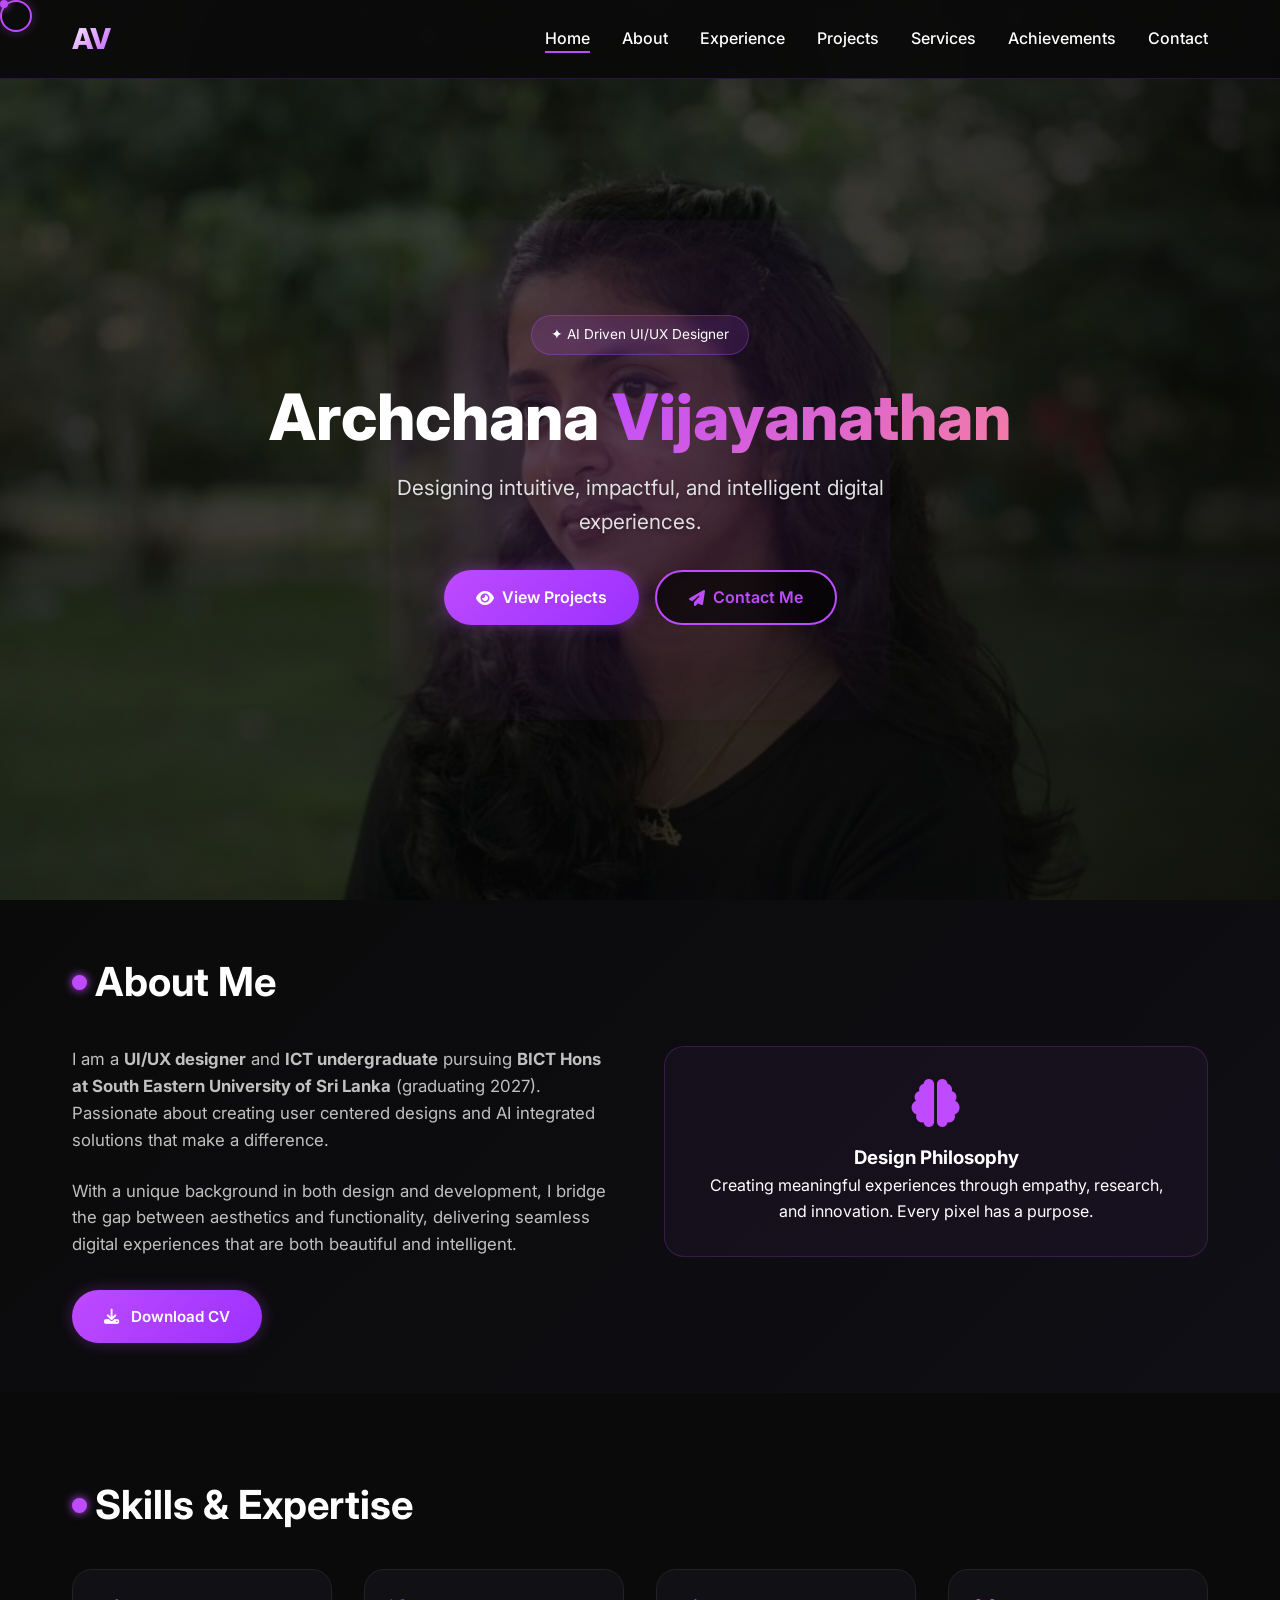
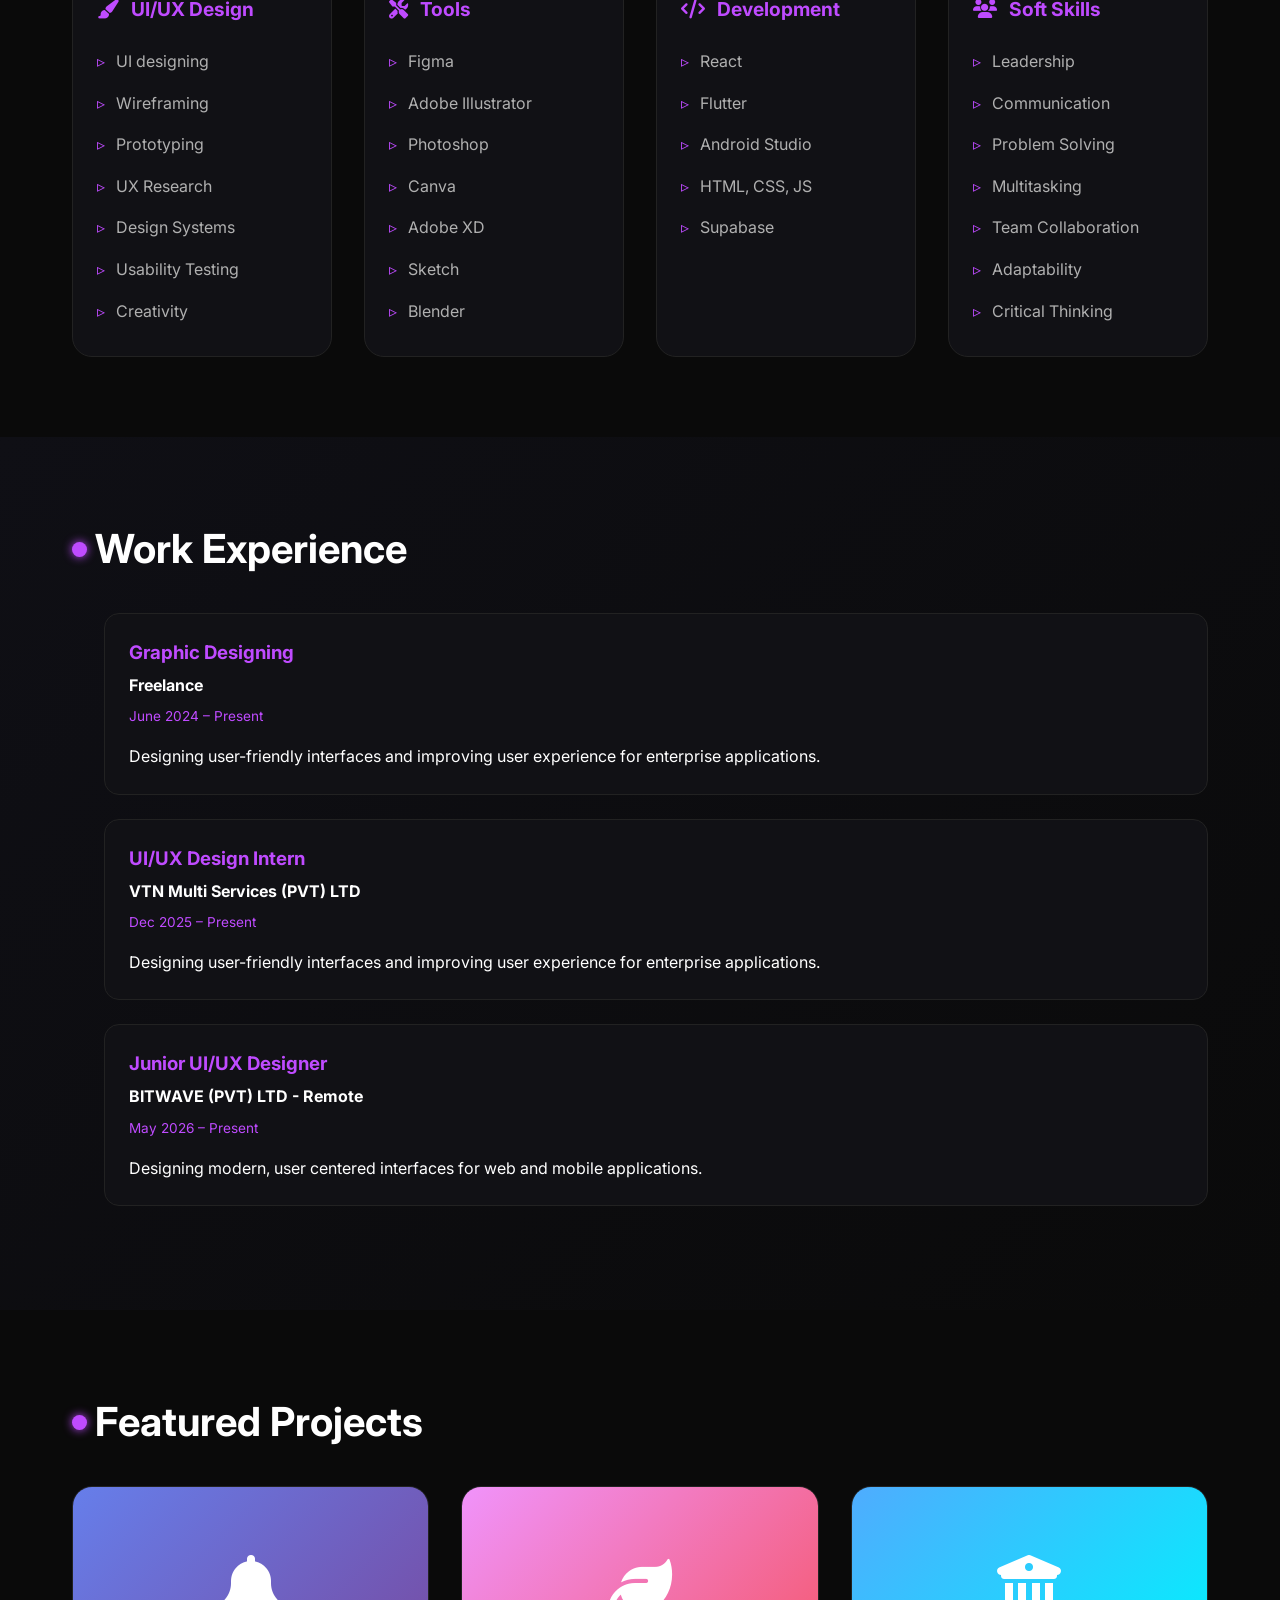
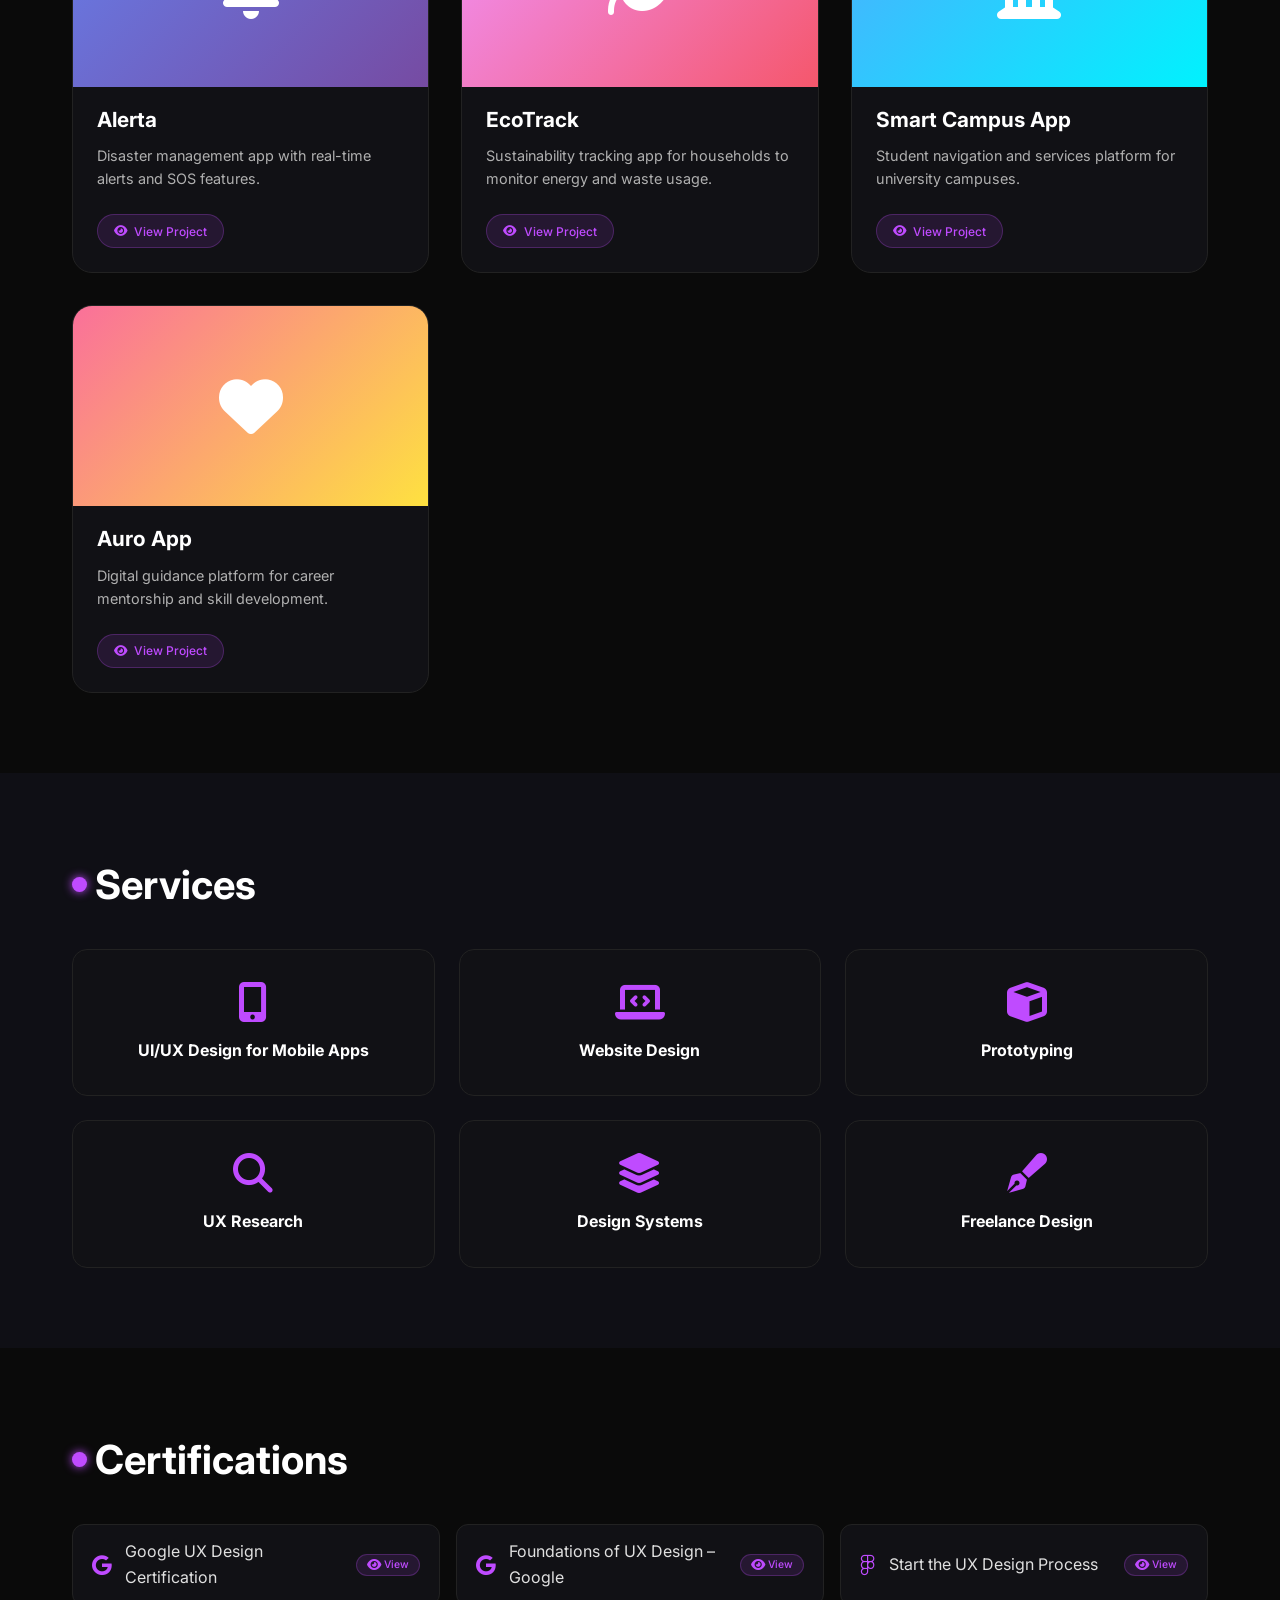
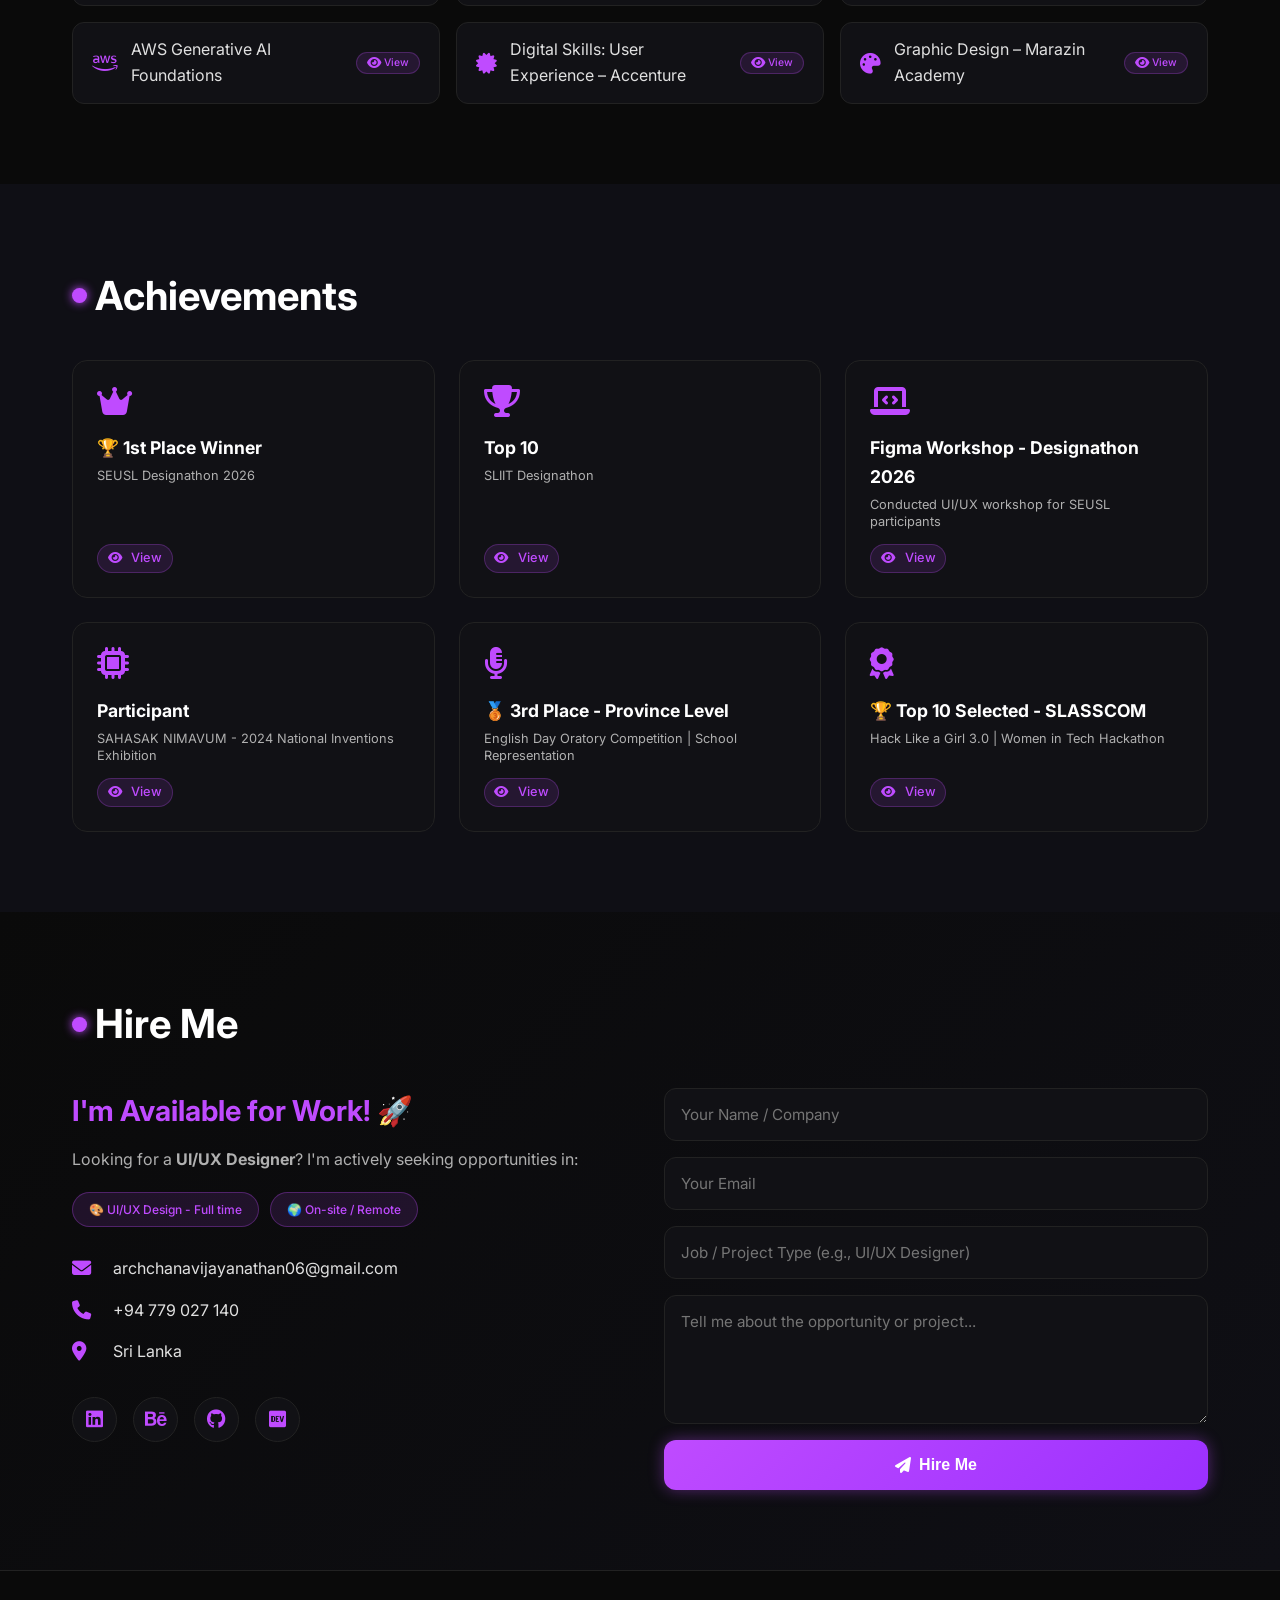
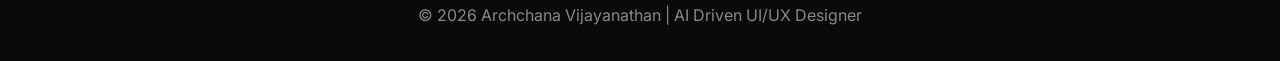
==== commit e7e7ec11: "Updated archivement" ====
--- a/index.html
+++ b/index.html
@@ -489,6 +489,19 @@
               class="achievement-view-btn"
               ><i class="fas fa-eye"></i> View</a
             >
+          </div>
+          <div class="achievement-card">
+            <i class="fas fa-award"></i>
+            <div class="achievement-info">
+              <h3>🏆 Top 10 Selected - SLASSCOM</h3>
+              <p>Hack Like a Girl 3.0 | Women in Tech Hackathon</p>
+            </div>
+            <a
+              href="achievement.html?id=hack-like-girl"
+              class="achievement-view-btn"
+            >
+              <i class="fas fa-eye"></i> View
+            </a>
           </div>
         </div>
       </div>
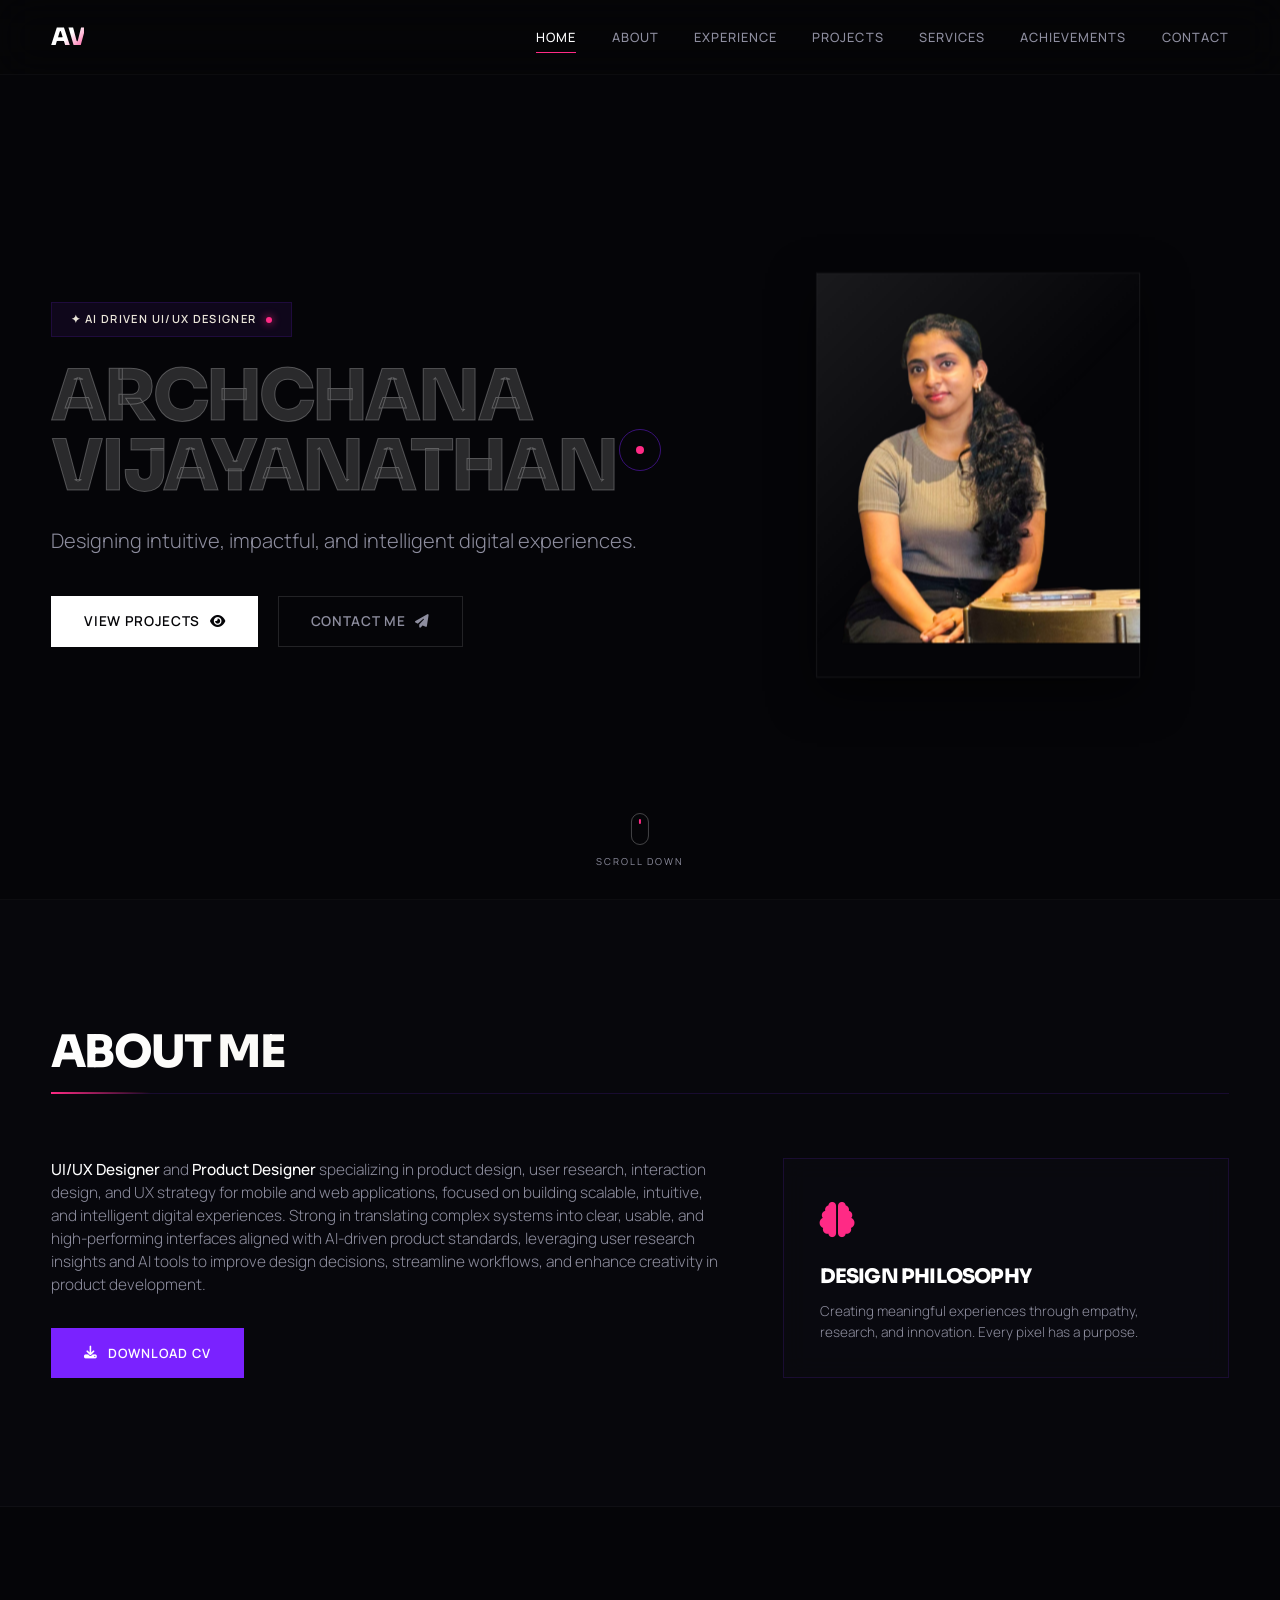
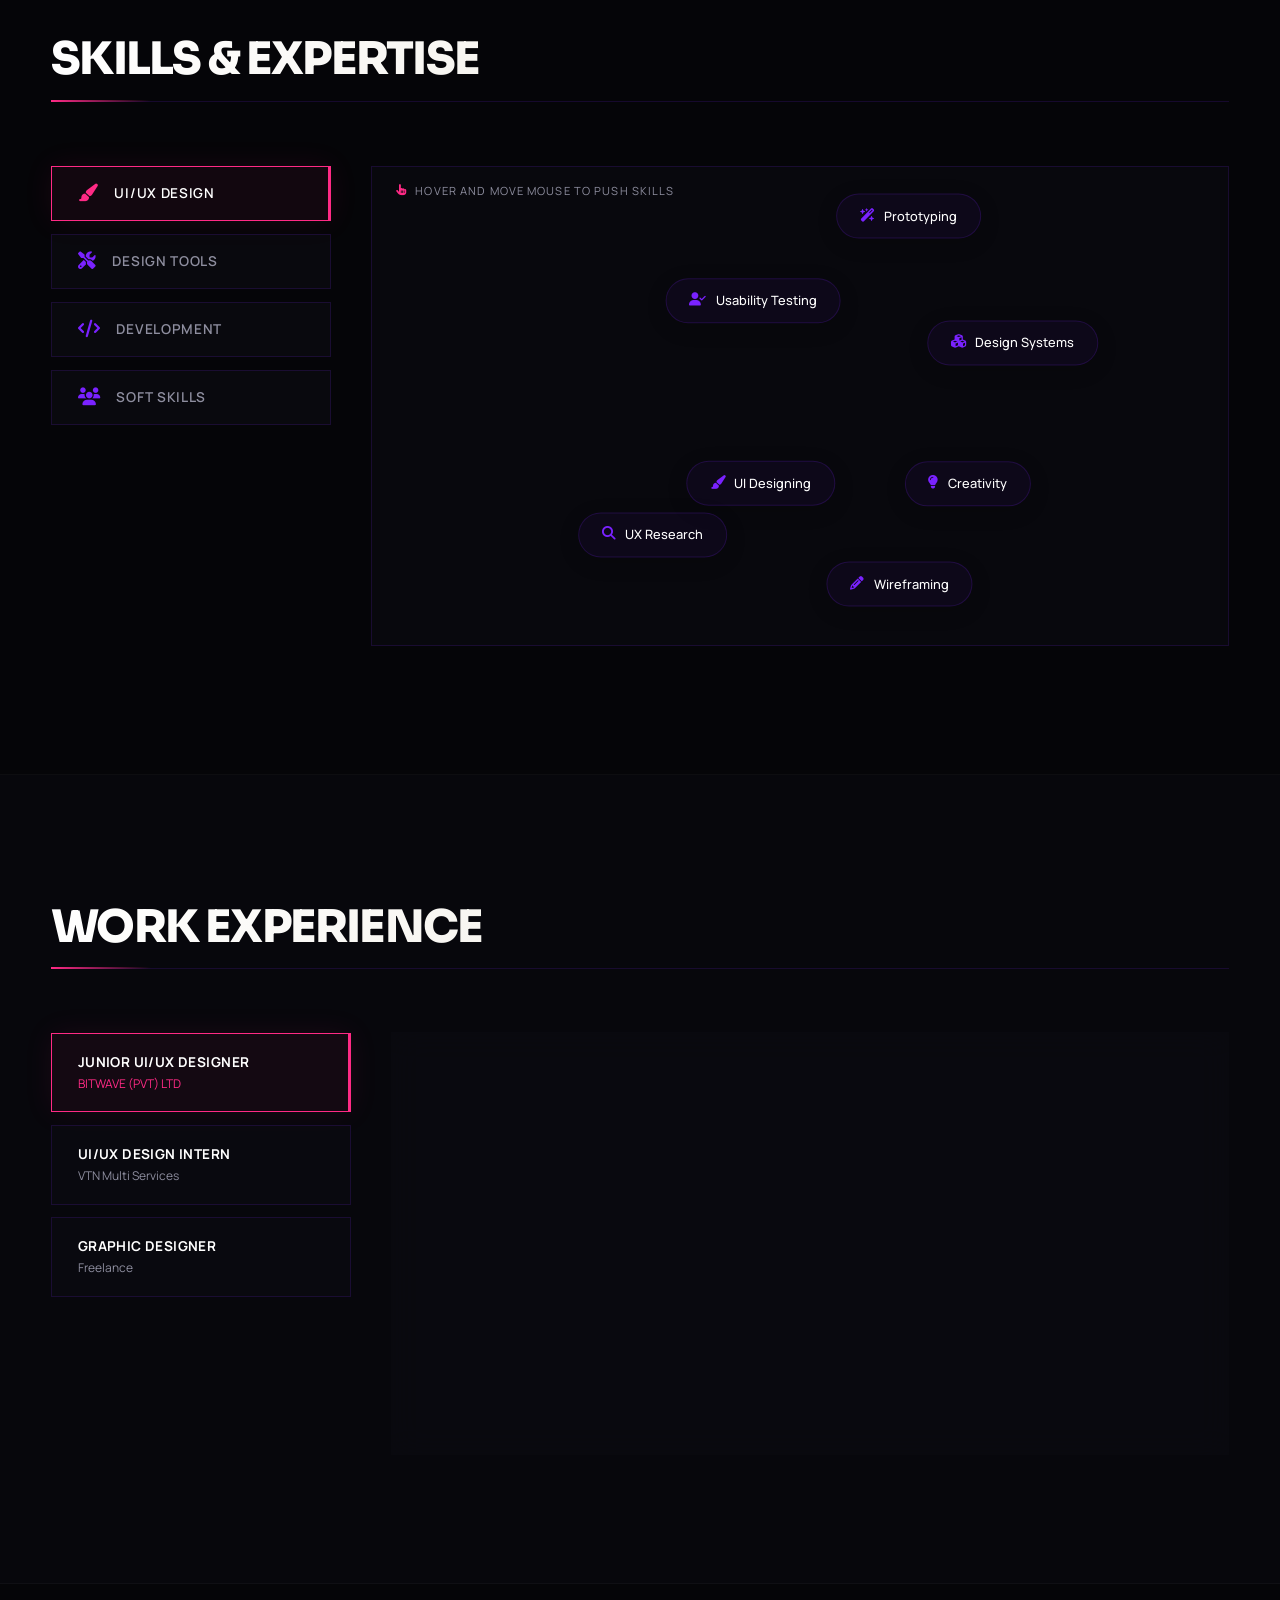
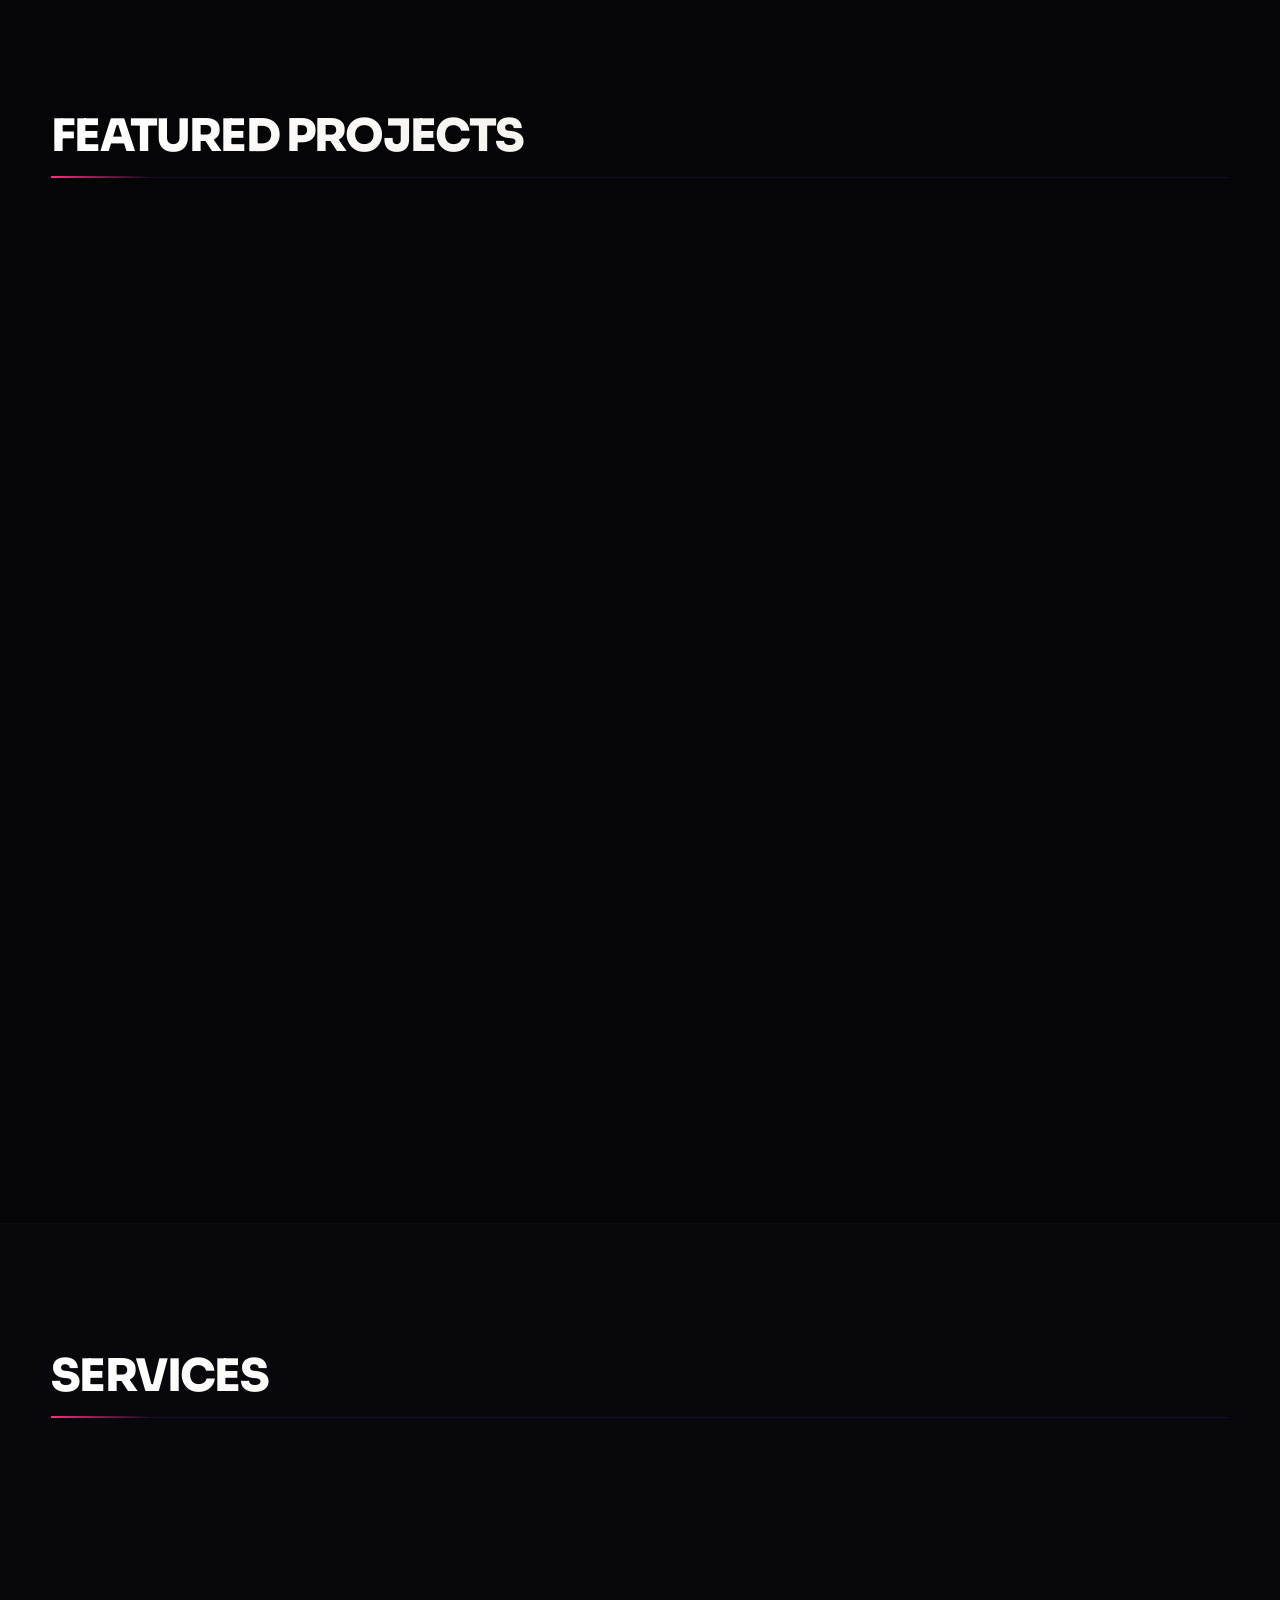
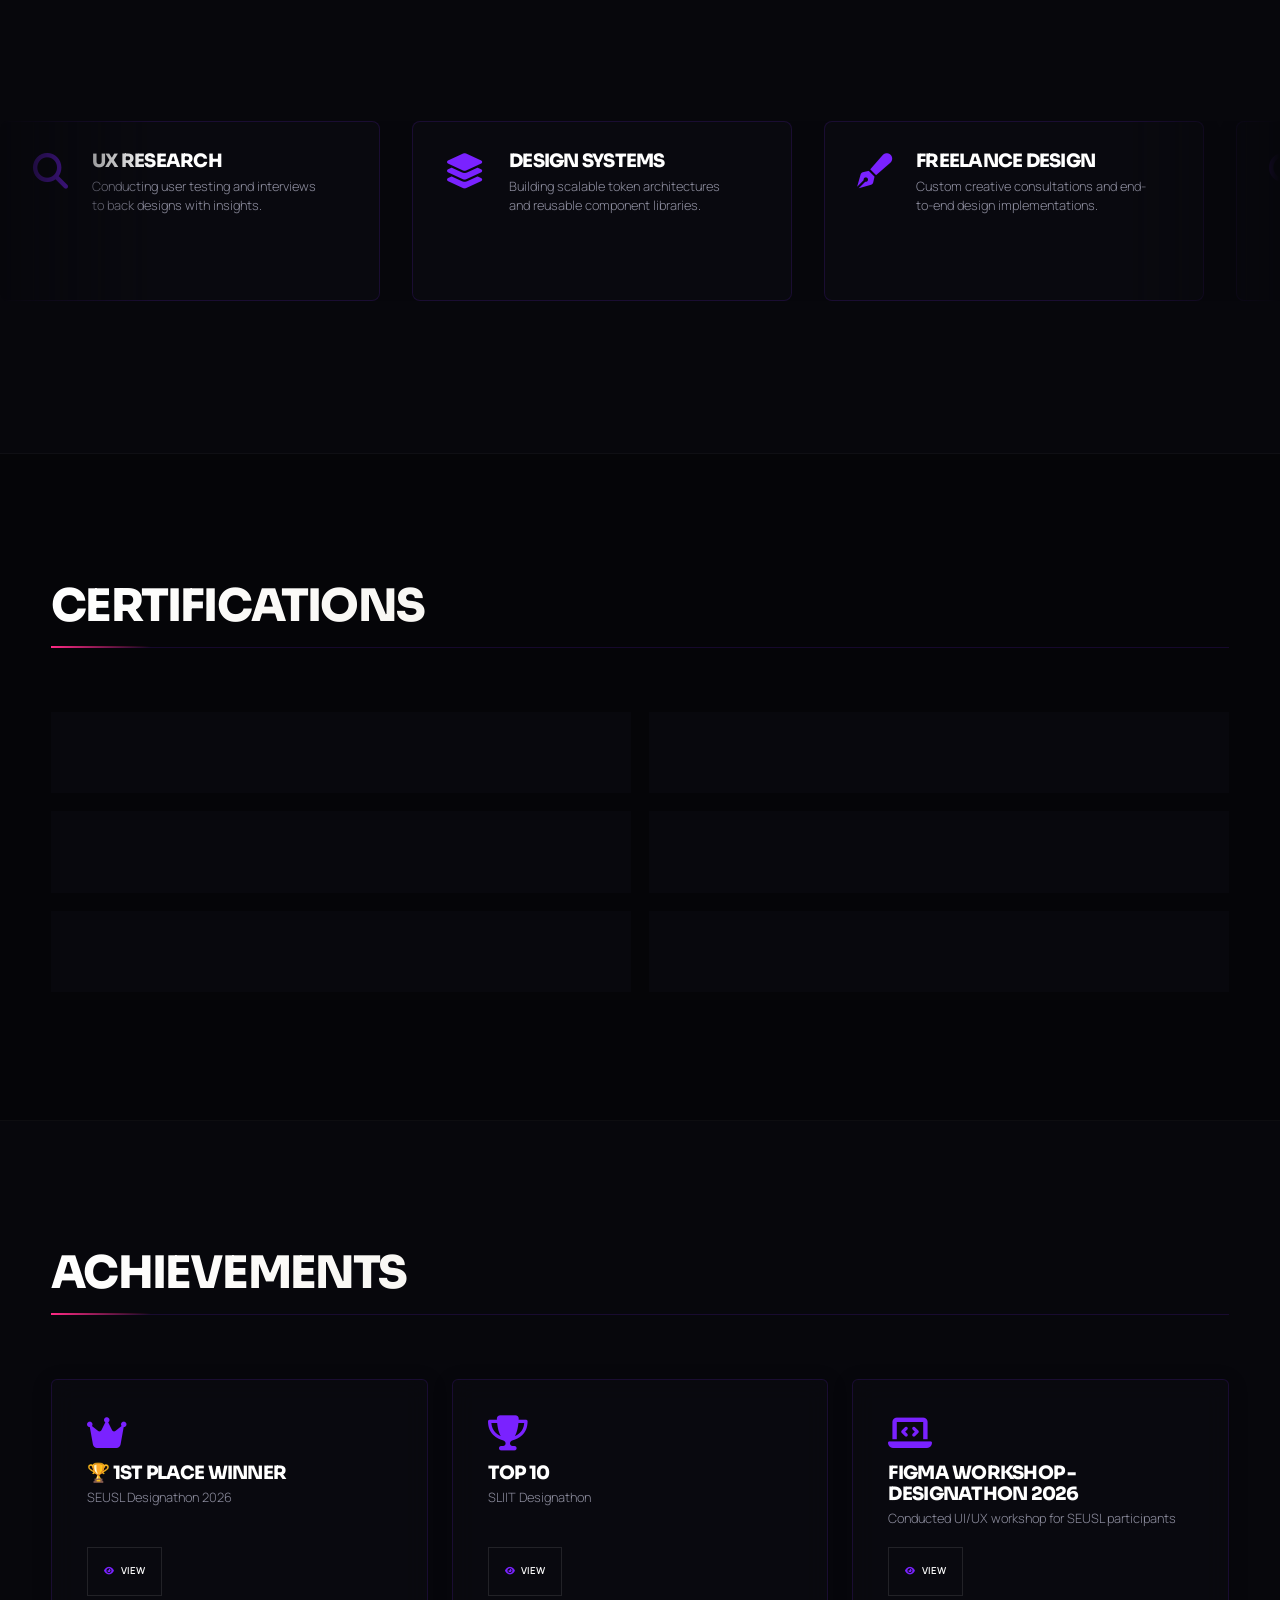
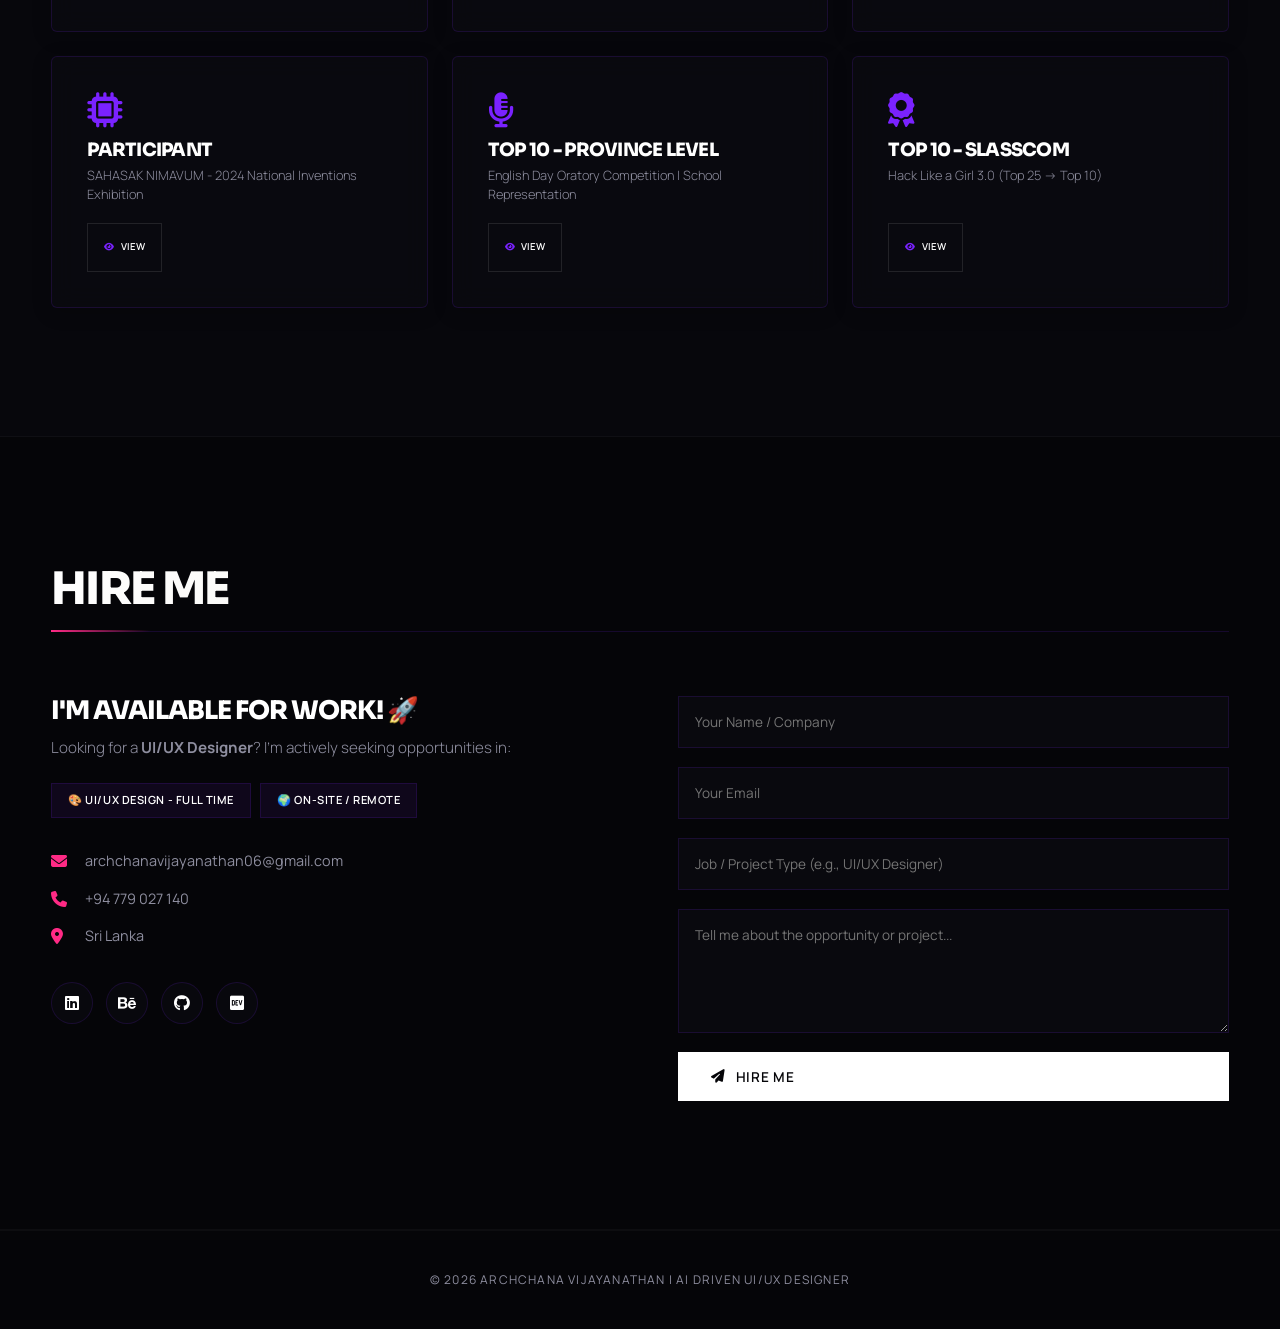
==== commit e785ce4c: "updated" ====
--- a/index.html
+++ b/index.html
@@ -8,26 +8,45 @@
     />
     <title>Archchana Vijayanathan | UI/UX Designer</title>
 
-    <!-- Custom Favicon - AV Monogram -->
+    <!-- Custom Favicon -->
     <link
       rel="icon"
       type="image/svg+xml"
       href="data:image/svg+xml,%3Csvg xmlns='http://www.w3.org/2000/svg' viewBox='0 0 100 100'%3E%3Crect width='100' height='100' rx='25' fill='%23111115'/%3E%3Crect width='100' height='100' rx='25' fill='none' stroke='%23bf4bff' stroke-width='2'/%3E%3Ctext x='50%25' y='50%25' text-anchor='middle' dy='.35em' font-size='46' font-weight='bold' font-family='Arial, sans-serif' fill='%23bf4bff'%3EAV%3C/text%3E%3C/svg%3E"
     />
-    <link rel="stylesheet" href="style.css" />
+
     <link
-      href="https://fonts.googleapis.com/css2?family=Inter:opsz,wght@14..32,300;400;500;600;700;800&display=swap"
+      href="https://fonts.googleapis.com/css2?family=Sora:wght@700;800&family=Manrope:wght@300;400;500;600;700&display=swap"
       rel="stylesheet"
     />
     <link
       rel="stylesheet"
       href="https://cdnjs.cloudflare.com/ajax/libs/font-awesome/6.5.1/css/all.min.css"
     />
+    <link rel="stylesheet" href="style.css?v=18" />
   </head>
   <body>
-    <!-- Custom Cursor -->
+    <!-- Custom Cursor & Glow -->
     <div class="cursor-dot"></div>
-    <div class="cursor-outline"></div>
+    <div class="cursor-outline"><span class="cursor-text"></span></div>
+    <div class="cursor-glow"></div>
+
+    <!-- SVG Noise Filter Grid -->
+    <svg class="noise-svg" style="display: none">
+      <filter id="noise">
+        <feTurbulence
+          type="fractalNoise"
+          baseFrequency="0.75"
+          numOctaves="3"
+          stitchTiles="stitch"
+        />
+        <feColorMatrix
+          type="matrix"
+          values="0 0 0 0 0   0 0 0 0 0   0 0 0 0 0  0 0 0 0.05 0"
+        />
+      </filter>
+    </svg>
+    <div class="noise-overlay"></div>
 
     <!-- Navigation -->
     <nav class="navbar">
@@ -48,58 +67,101 @@
 
     <!-- Hero Section -->
     <section id="home" class="hero">
-      <div class="hero-bg-image"></div>
+      <!-- Canvas Background restricted to Hero Section -->
+      <div class="animated-bg">
+        <canvas id="canvas-bg"></canvas>
+      </div>
       <div class="hero-overlay"></div>
       <div class="hero-container">
-        <div class="hero-content">
-          <div class="hero-badge glow-text">✦ AI Driven UI/UX Designer</div>
-          <h1 class="hero-title">
-            Archchana <span class="neon-text">Vijayanathan</span>
-          </h1>
-          <p class="hero-tagline">
-            Designing intuitive, impactful, and intelligent digital experiences.
-          </p>
-          <div class="hero-buttons">
-            <a href="#projects" class="btn btn-primary"
-              ><i class="fas fa-eye"></i> View Projects</a
+        <div class="hero-grid">
+          <div class="hero-content">
+            <div class="hero-badge">
+              <span class="badge-text">✦ AI Driven UI/UX Designer</span>
+              <span class="badge-pulse"></span>
+            </div>
+            <h1
+              class="hero-title spotlight-text-container"
+              id="hero-spotlight-name"
             >
-            <a href="#contact" class="btn btn-secondary"
-              ><i class="fas fa-paper-plane"></i> Contact Me</a
-            >
-          </div>
-        </div>
-        <div class="hero-glow"></div>
+              <!-- Background Outline Text -->
+              <span class="spotlight-bg-text">
+                <span class="title-line">Archchana</span>
+                <span class="title-line-2">Vijayanathan</span>
+              </span>
+              <!-- Foreground Gradient Text -->
+              <span class="spotlight-fg-text">
+                <span class="title-line">Archchana</span>
+                <span class="title-line-2">Vijayanathan</span>
+              </span>
+            </h1>
+            <p class="hero-tagline">
+              Designing intuitive, impactful, and intelligent digital
+              experiences.
+            </p>
+            <div class="hero-buttons">
+              <a href="#projects" class="btn btn-primary">
+                <span class="btn-text">View Projects</span>
+                <i class="fas fa-eye"></i>
+              </a>
+              <a href="#contact" class="btn btn-secondary">
+                <span class="btn-text">Contact Me</span>
+                <i class="fas fa-paper-plane"></i>
+              </a>
+            </div>
+          </div>
+
+          <div class="hero-visual">
+            <div class="photo-3d-card">
+              <div
+                class="photo-3d-img"
+                style="background-image: url(&quot;Archchana2.jpeg&quot;)"
+              >
+                <div class="photo-3d-glare"></div>
+              </div>
+            </div>
+          </div>
+        </div>
+
+        <div class="scroll-indicator">
+          <div class="mouse"></div>
+          <div class="scroll-text">Scroll Down</div>
+        </div>
       </div>
     </section>
 
     <!-- About Section -->
     <section id="about" class="about">
       <div class="container">
-        <h2 class="section-title"><span class="neon-dot"></span> About Me</h2>
+        <h2 class="section-title">
+          <span class="neon-dot"></span>
+          <span class="title-text">About Me</span>
+          <span class="title-line-decoration"></span>
+        </h2>
         <div class="about-grid">
           <div class="about-text">
             <p>
-              I am a <strong>UI/UX designer</strong> and
-              <strong>ICT undergraduate</strong> pursuing
-              <strong
-                >BICT Hons at South Eastern University of Sri Lanka</strong
-              >
-              (graduating 2027). Passionate about creating user centered designs
-              and AI integrated solutions that make a difference.
-            </p>
-            <p>
-              With a unique background in both design and development, I bridge
-              the gap between aesthetics and functionality, delivering seamless
-              digital experiences that are both beautiful and intelligent.
+              <strong> UI/UX Designer</strong> and
+              <strong> Product Designer</strong> specializing in product design,
+              user research, interaction design, and UX strategy for mobile and
+              web applications, focused on building scalable, intuitive, and
+              intelligent digital experiences. Strong in translating complex
+              systems into clear, usable, and high-performing interfaces aligned
+              with AI-driven product standards, leveraging user research
+              insights and AI tools to improve design decisions, streamline
+              workflows, and enhance creativity in product development.
             </p>
             <div class="about-cv-btn">
-              <a href="Archchana%20CV.pdf" download class="btn-cv"
-                ><i class="fas fa-download"></i> Download CV</a
-              >
+              <a href="Archchana%20CV.pdf" download class="btn-cv">
+                <i class="fas fa-download"></i>
+                <span>Download CV</span>
+              </a>
             </div>
           </div>
           <div class="about-card">
-            <i class="fas fa-brain"></i>
+            <div class="card-icon-wrapper">
+              <i class="fas fa-brain"></i>
+              <div class="icon-pulse"></div>
+            </div>
             <h3>Design Philosophy</h3>
             <p>
               Creating meaningful experiences through empathy, research, and
@@ -114,54 +176,43 @@
     <section id="skills" class="skills">
       <div class="container">
         <h2 class="section-title">
-          <span class="neon-dot"></span> Skills & Expertise
+          <span class="neon-dot"></span>
+          <span class="title-text">Skills & Expertise</span>
+          <span class="title-line-decoration"></span>
         </h2>
-        <div class="skills-grid">
-          <div class="skill-category">
-            <h3><i class="fas fa-paintbrush"></i> UI/UX Design</h3>
-            <ul>
-              <li>UI designing</li>
-              <li>Wireframing</li>
-              <li>Prototyping</li>
-              <li>UX Research</li>
-              <li>Design Systems</li>
-              <li>Usability Testing</li>
-              <li>Creativity</li>
-            </ul>
-          </div>
-          <div class="skill-category">
-            <h3><i class="fas fa-tools"></i> Tools</h3>
-            <ul>
-              <li>Figma</li>
-              <li>Adobe Illustrator</li>
-              <li>Photoshop</li>
-              <li>Canva</li>
-              <li>Adobe XD</li>
-              <li>Sketch</li>
-              <li>Blender</li>
-            </ul>
-          </div>
-          <div class="skill-category">
-            <h3><i class="fas fa-code"></i> Development</h3>
-            <ul>
-              <li>React</li>
-              <li>Flutter</li>
-              <li>Android Studio</li>
-              <li>HTML, CSS, JS</li>
-              <li>Supabase</li>
-            </ul>
-          </div>
-          <div class="skill-category">
-            <h3><i class="fas fa-users"></i> Soft Skills</h3>
-            <ul>
-              <li>Leadership</li>
-              <li>Communication</li>
-              <li>Problem Solving</li>
-              <li>Multitasking</li>
-              <li>Team Collaboration</li>
-              <li>Adaptability</li>
-              <li>Critical Thinking</li>
-            </ul>
+
+        <div class="skills-container">
+          <!-- Sidebar Navigation Tabs -->
+          <div class="skills-nav">
+            <button class="skills-tab active" data-category="design">
+              <i class="fas fa-paintbrush"></i>
+              <span>UI/UX Design</span>
+              <div class="tab-indicator"></div>
+            </button>
+            <button class="skills-tab" data-category="tools">
+              <i class="fas fa-tools"></i>
+              <span>Design Tools</span>
+              <div class="tab-indicator"></div>
+            </button>
+            <button class="skills-tab" data-category="dev">
+              <i class="fas fa-code"></i>
+              <span>Development</span>
+              <div class="tab-indicator"></div>
+            </button>
+            <button class="skills-tab" data-category="soft">
+              <i class="fas fa-users"></i>
+              <span>Soft Skills</span>
+              <div class="tab-indicator"></div>
+            </button>
+          </div>
+
+          <!-- Interactive Physics Viewport -->
+          <div class="skills-viewport">
+            <div class="skills-instruction">
+              <i class="fas fa-hand-pointer"></i> Hover and move mouse to push
+              skills
+            </div>
+            <div id="skills-floating-container"></div>
           </div>
         </div>
       </div>
@@ -171,35 +222,45 @@
     <section id="experience" class="experience">
       <div class="container">
         <h2 class="section-title">
-          <span class="neon-dot"></span> Work Experience
+          <span class="neon-dot"></span>
+          <span class="title-text">Work Experience</span>
+          <span class="title-line-decoration"></span>
         </h2>
-        <div class="timeline">
-          <div class="timeline-content">
-            <h3>Graphic Designing</h3>
-            <h4>Freelance</h4>
-            <p class="timeline-date">June 2024 – Present</p>
-            <p>
-              Designing user-friendly interfaces and improving user experience
-              for enterprise applications.
-            </p>
-          </div>
-          <div class="timeline-content">
-            <h3>UI/UX Design Intern</h3>
-            <h4>VTN Multi Services (PVT) LTD</h4>
-            <p class="timeline-date">Dec 2025 – Present</p>
-            <p>
-              Designing user-friendly interfaces and improving user experience
-              for enterprise applications.
-            </p>
-          </div>
-          <div class="timeline-content">
-            <h3>Junior UI/UX Designer</h3>
-            <h4>BITWAVE (PVT) LTD - Remote</h4>
-            <p class="timeline-date">May 2026 – Present</p>
-            <p>
-              Designing modern, user centered interfaces for web and mobile
-              applications.
-            </p>
+
+        <div class="experience-container">
+          <!-- Sidebar Navigation -->
+          <div class="experience-sidebar">
+            <button class="exp-tab active" data-company="bitwave">
+              <span class="exp-tab-role">Junior UI/UX Designer</span>
+              <span class="exp-tab-comp">BITWAVE (PVT) LTD</span>
+              <div class="tab-indicator"></div>
+            </button>
+            <button class="exp-tab" data-company="vtn">
+              <span class="exp-tab-role">UI/UX Design Intern</span>
+              <span class="exp-tab-comp">VTN Multi Services</span>
+              <div class="tab-indicator"></div>
+            </button>
+            <button class="exp-tab" data-company="freelance">
+              <span class="exp-tab-role">Graphic Designer</span>
+              <span class="exp-tab-comp">Freelance</span>
+              <div class="tab-indicator"></div>
+            </button>
+          </div>
+
+          <!-- Workspace Panel -->
+          <div class="experience-panel">
+            <div class="exp-panel-header">
+              <div class="exp-panel-dots">
+                <span class="dot-red"></span>
+                <span class="dot-yellow"></span>
+                <span class="dot-green"></span>
+              </div>
+              <div class="exp-panel-title">workstation.log</div>
+              <div class="exp-panel-clock" id="exp-panel-clock">12:00 AM</div>
+            </div>
+            <div class="exp-panel-body" id="exp-panel-body">
+              <!-- Populated dynamically via script.js -->
+            </div>
           </div>
         </div>
       </div>
@@ -209,14 +270,16 @@
     <section id="projects" class="projects">
       <div class="container">
         <h2 class="section-title">
-          <span class="neon-dot"></span> Featured Projects
+          <span class="neon-dot"></span>
+          <span class="title-text">Featured Projects</span>
+          <span class="title-line-decoration"></span>
         </h2>
         <div class="projects-grid">
           <div class="project-card">
             <div
               class="project-image"
               style="
-                background: linear-gradient(135deg, #667eea 0%, #764ba2 100%);
+                background-image: url(&quot;projects/Alerta Home page.png&quot;);
               "
             >
               <i class="fas fa-bell"></i>
@@ -225,15 +288,15 @@
             <p>
               Disaster management app with real-time alerts and SOS features.
             </p>
-            <a href="project.html?id=alerta" class="project-view-btn"
-              ><i class="fas fa-eye"></i> View Project</a
-            >
+            <a href="project.html?id=alerta" class="project-view-btn">
+              <i class="fas fa-eye"></i> View
+            </a>
           </div>
           <div class="project-card">
             <div
               class="project-image"
               style="
-                background: linear-gradient(135deg, #f093fb 0%, #f5576c 100%);
+                background-image: url(&quot;projects/ecotrack-main.jpg&quot;);
               "
             >
               <i class="fas fa-leaf"></i>
@@ -243,15 +306,15 @@
               Sustainability tracking app for households to monitor energy and
               waste usage.
             </p>
-            <a href="project.html?id=ecotrack" class="project-view-btn"
-              ><i class="fas fa-eye"></i> View Project</a
-            >
+            <a href="project.html?id=ecotrack" class="project-view-btn">
+              <i class="fas fa-eye"></i> View
+            </a>
           </div>
           <div class="project-card">
             <div
               class="project-image"
               style="
-                background: linear-gradient(135deg, #4facfe 0%, #00f2fe 100%);
+                background-image: url(&quot;projects/smart-campus-main.jpg&quot;);
               "
             >
               <i class="fas fa-university"></i>
@@ -260,16 +323,14 @@
             <p>
               Student navigation and services platform for university campuses.
             </p>
-            <a href="project.html?id=smart-campus" class="project-view-btn"
-              ><i class="fas fa-eye"></i> View Project</a
-            >
+            <a href="project.html?id=smart-campus" class="project-view-btn">
+              <i class="fas fa-eye"></i> View
+            </a>
           </div>
           <div class="project-card">
             <div
               class="project-image"
-              style="
-                background: linear-gradient(135deg, #fa709a 0%, #fee140 100%);
-              "
+              style="background-image: url(&quot;projects/auro-main.jpg&quot;)"
             >
               <i class="fas fa-heart"></i>
             </div>
@@ -278,9 +339,9 @@
               Digital guidance platform for career mentorship and skill
               development.
             </p>
-            <a href="project.html?id=auro-app" class="project-view-btn"
-              ><i class="fas fa-eye"></i> View Project</a
-            >
+            <a href="project.html?id=auro-app" class="project-view-btn">
+              <i class="fas fa-eye"></i> View
+            </a>
           </div>
         </div>
       </div>
@@ -289,33 +350,139 @@
     <!-- Services Section -->
     <section id="services" class="services">
       <div class="container">
-        <h2 class="section-title"><span class="neon-dot"></span> Services</h2>
-        <div class="services-grid">
-          <div class="service-card">
-            <i class="fas fa-mobile-alt"></i>
-            <h3>UI/UX Design for Mobile Apps</h3>
-          </div>
-          <div class="service-card">
-            <i class="fas fa-laptop-code"></i>
-            <h3>Website Design</h3>
-          </div>
-          <div class="service-card">
-            <i class="fas fa-cube"></i>
-            <h3>Prototyping</h3>
-          </div>
-          <div class="service-card">
-            <i class="fas fa-search"></i>
-            <h3>UX Research</h3>
-          </div>
-          <div class="service-card">
-            <i class="fas fa-layer-group"></i>
-            <h3>Design Systems</h3>
-          </div>
-          <div class="service-card">
-            <i class="fas fa-pen-fancy"></i>
-            <h3>Freelance Design</h3>
-          </div>
-        </div>
+        <h2 class="section-title">
+          <span class="neon-dot"></span>
+          <span class="title-text">Services</span>
+          <span class="title-line-decoration"></span>
+        </h2>
+      </div>
+
+      <div class="services-marquee-wrapper">
+        
+        <!-- Row 1: Moves Left (Services 1, 2, 3) -->
+        <div class="marquee-row marquee-left">
+          <div class="marquee-track">
+            <!-- Card 1 -->
+            <div class="service-card">
+              <i class="fas fa-mobile-alt"></i>
+              <div class="service-card-info">
+                <h3>UI/UX Design</h3>
+                <p>Crafting intuitive user interfaces for mobile platforms with premium aesthetics.</p>
+              </div>
+              <div class="service-glow"></div>
+            </div>
+            <!-- Card 2 -->
+            <div class="service-card">
+              <i class="fas fa-laptop-code"></i>
+              <div class="service-card-info">
+                <h3>Website Design</h3>
+                <p>Designing responsive websites with modern layout grids and smooth interactions.</p>
+              </div>
+              <div class="service-glow"></div>
+            </div>
+            <!-- Card 3 -->
+            <div class="service-card">
+              <i class="fas fa-cube"></i>
+              <div class="service-card-info">
+                <h3>Prototyping</h3>
+                <p>Developing interactive prototypes to validate flows, animations, and transitions.</p>
+              </div>
+              <div class="service-glow"></div>
+            </div>
+            
+            <!-- Duplicates for seamless loop -->
+            <!-- Card 1 Duplicate -->
+            <div class="service-card">
+              <i class="fas fa-mobile-alt"></i>
+              <div class="service-card-info">
+                <h3>UI/UX Design</h3>
+                <p>Crafting intuitive user interfaces for mobile platforms with premium aesthetics.</p>
+              </div>
+              <div class="service-glow"></div>
+            </div>
+            <!-- Card 2 Duplicate -->
+            <div class="service-card">
+              <i class="fas fa-laptop-code"></i>
+              <div class="service-card-info">
+                <h3>Website Design</h3>
+                <p>Designing responsive websites with modern layout grids and smooth interactions.</p>
+              </div>
+              <div class="service-glow"></div>
+            </div>
+            <!-- Card 3 Duplicate -->
+            <div class="service-card">
+              <i class="fas fa-cube"></i>
+              <div class="service-card-info">
+                <h3>Prototyping</h3>
+                <p>Developing interactive prototypes to validate flows, animations, and transitions.</p>
+              </div>
+              <div class="service-glow"></div>
+            </div>
+          </div>
+        </div>
+
+        <!-- Row 2: Moves Right (Services 4, 5, 6) -->
+        <div class="marquee-row marquee-right">
+          <div class="marquee-track">
+            <!-- Card 4 -->
+            <div class="service-card">
+              <i class="fas fa-search"></i>
+              <div class="service-card-info">
+                <h3>UX Research</h3>
+                <p>Conducting user testing and interviews to back designs with insights.</p>
+              </div>
+              <div class="service-glow"></div>
+            </div>
+            <!-- Card 5 -->
+            <div class="service-card">
+              <i class="fas fa-layer-group"></i>
+              <div class="service-card-info">
+                <h3>Design Systems</h3>
+                <p>Building scalable token architectures and reusable component libraries.</p>
+              </div>
+              <div class="service-glow"></div>
+            </div>
+            <!-- Card 6 -->
+            <div class="service-card">
+              <i class="fas fa-pen-fancy"></i>
+              <div class="service-card-info">
+                <h3>Freelance Design</h3>
+                <p>Custom creative consultations and end-to-end design implementations.</p>
+              </div>
+              <div class="service-glow"></div>
+            </div>
+            
+            <!-- Duplicates for seamless loop -->
+            <!-- Card 4 Duplicate -->
+            <div class="service-card">
+              <i class="fas fa-search"></i>
+              <div class="service-card-info">
+                <h3>UX Research</h3>
+                <p>Conducting user testing and interviews to back designs with insights.</p>
+              </div>
+              <div class="service-glow"></div>
+            </div>
+            <!-- Card 5 Duplicate -->
+            <div class="service-card">
+              <i class="fas fa-layer-group"></i>
+              <div class="service-card-info">
+                <h3>Design Systems</h3>
+                <p>Building scalable token architectures and reusable component libraries.</p>
+              </div>
+              <div class="service-glow"></div>
+            </div>
+            <!-- Card 6 Duplicate -->
+            <div class="service-card">
+              <i class="fas fa-pen-fancy"></i>
+              <div class="service-card-info">
+                <h3>Freelance Design</h3>
+                <p>Custom creative consultations and end-to-end design implementations.</p>
+              </div>
+              <div class="service-glow"></div>
+            </div>
+          </div>
+        </div>
+
       </div>
     </section>
 
@@ -323,7 +490,9 @@
     <section id="certifications" class="certifications">
       <div class="container">
         <h2 class="section-title">
-          <span class="neon-dot"></span> Certifications
+          <span class="neon-dot"></span>
+          <span class="title-text">Certifications</span>
+          <span class="title-line-decoration"></span>
         </h2>
         <div class="certs-grid">
           <div class="cert-card">
@@ -333,7 +502,6 @@
               ><button
                 class="cert-view-btn"
                 data-cert="certificates/google-ux-cert.jpg"
-                data-title="Google UX Design Certification"
               >
                 <i class="fas fa-eye"></i> View
               </button>
@@ -346,7 +514,6 @@
               ><button
                 class="cert-view-btn"
                 data-cert="certificates/google-foundations.jpg"
-                data-title="Foundations of UX Design – Google"
               >
                 <i class="fas fa-eye"></i> View
               </button>
@@ -359,7 +526,6 @@
               ><button
                 class="cert-view-btn"
                 data-cert="certificates/google-figma.jpg"
-                data-title="High-Fidelity Design in Figma"
               >
                 <i class="fas fa-eye"></i> View
               </button>
@@ -372,7 +538,6 @@
               ><button
                 class="cert-view-btn"
                 data-cert="certificates/aws-ai.jpg"
-                data-title="AWS Generative AI Foundations"
               >
                 <i class="fas fa-eye"></i> View
               </button>
@@ -384,14 +549,7 @@
               <span>Digital Skills: User Experience – Accenture</span
               ><button
                 class="cert-view-btn"
-                onclick="
-                  window.open(
-                    'https://www.futurelearn.com/certificates/6q0sbx9',
-                    '_blank',
-                  )
-                "
                 data-cert="certificates/accenture-ux.jpg"
-                data-title="Accenture UX"
               >
                 <i class="fas fa-eye"></i> View
               </button>
@@ -404,7 +562,6 @@
               ><button
                 class="cert-view-btn"
                 data-cert="certificates/graphic-design.jpg"
-                data-title="Graphic Design – Marazin Academy"
               >
                 <i class="fas fa-eye"></i> View
               </button>
@@ -417,100 +574,102 @@
     <!-- Modal -->
     <div id="certModal" class="cert-modal">
       <div class="cert-modal-content">
-        <span class="cert-modal-close">&times;</span
-        ><img id="certModalImage" src="" alt="Certificate" />
+        <span class="cert-modal-close">&times;</span>
+        <img id="certModalImage" src="" alt="Certificate" />
         <div class="cert-modal-caption"></div>
       </div>
     </div>
 
+
     <!-- Achievements Section -->
-    <section id="achievements" class="achievements">
-      <div class="container">
-        <h2 class="section-title">
-          <span class="neon-dot"></span> Achievements
-        </h2>
-        <div class="achievements-grid">
-          <div class="achievement-card">
-            <i class="fas fa-crown"></i>
-            <div class="achievement-info">
-              <h3>🏆 1st Place Winner</h3>
-              <p>SEUSL Designathon 2026</p>
-            </div>
-            <a
-              href="achievement.html?id=seusl-designathon"
-              class="achievement-view-btn"
-              ><i class="fas fa-eye"></i> View</a
-            >
-          </div>
-          <div class="achievement-card">
-            <i class="fas fa-trophy"></i>
-            <div class="achievement-info">
-              <h3>Top 10</h3>
-              <p>SLIIT Designathon</p>
-            </div>
-            <a
-              href="achievement.html?id=sliit-designathon"
-              class="achievement-view-btn"
-              ><i class="fas fa-eye"></i> View</a
-            >
-          </div>
-          <div class="achievement-card">
-            <i class="fas fa-laptop-code"></i>
-            <div class="achievement-info">
-              <h3>Figma Workshop - Designathon 2026</h3>
-              <p>Conducted UI/UX workshop for SEUSL participants</p>
-            </div>
-            <a
-              href="achievement.html?id=figma-workshop"
-              class="achievement-view-btn"
-              ><i class="fas fa-eye"></i> View</a
-            >
-          </div>
-          <div class="achievement-card">
-            <i class="fas fa-microchip"></i>
-            <div class="achievement-info">
-              <h3>Participant</h3>
-              <p>SAHASAK NIMAVUM - 2024 National Inventions Exhibition</p>
-            </div>
-            <a
-              href="achievement.html?id=sahasak-nimavum"
-              class="achievement-view-btn"
-              ><i class="fas fa-eye"></i> View</a
-            >
-          </div>
-          <div class="achievement-card">
-            <i class="fas fa-microphone-alt"></i>
-            <div class="achievement-info">
-              <h3>🥉 3rd Place - Province Level</h3>
-              <p>English Day Oratory Competition | School Representation</p>
-            </div>
-            <a
-              href="achievement.html?id=english-oratory"
-              class="achievement-view-btn"
-              ><i class="fas fa-eye"></i> View</a
-            >
-          </div>
-          <div class="achievement-card">
-            <i class="fas fa-award"></i>
-            <div class="achievement-info">
-              <h3>🏆 Top 10 Selected - SLASSCOM</h3>
-              <p>Hack Like a Girl 3.0 | Women in Tech Hackathon</p>
-            </div>
-            <a
-              href="achievement.html?id=hack-like-girl"
-              class="achievement-view-btn"
-            >
-              <i class="fas fa-eye"></i> View
-            </a>
-          </div>
-        </div>
-      </div>
-    </section>
+<section id="achievements" class="achievements">
+  <div class="container">
+    <h2 class="section-title">
+      <span class="neon-dot"></span>
+      <span class="title-text">Achievements</span>
+      <span class="title-line-decoration"></span>
+    </h2>
+
+    <div class="achievements-grid">
+
+      <div class="achievement-card">
+        <i class="fas fa-crown"></i>
+        <div class="achievement-info">
+          <h3>🏆 1st Place Winner</h3>
+          <p>SEUSL Designathon 2026</p>
+        </div>
+        <a href="achievement.html?id=seusl-designathon" class="achievement-view-btn">
+          <i class="fas fa-eye"></i> View
+        </a>
+      </div>
+
+      <div class="achievement-card">
+        <i class="fas fa-trophy"></i>
+        <div class="achievement-info">
+          <h3>Top 10</h3>
+          <p>SLIIT Designathon</p>
+        </div>
+        <a href="achievement.html?id=sliit-designathon" class="achievement-view-btn">
+          <i class="fas fa-eye"></i> View
+        </a>
+      </div>
+
+      <div class="achievement-card">
+        <i class="fas fa-laptop-code"></i>
+        <div class="achievement-info">
+          <h3>Figma Workshop - Designathon 2026</h3>
+          <p>Conducted UI/UX workshop for SEUSL participants</p>
+        </div>
+        <a href="achievement.html?id=figma-workshop" class="achievement-view-btn">
+          <i class="fas fa-eye"></i> View
+        </a>
+      </div>
+
+      <div class="achievement-card">
+        <i class="fas fa-microchip"></i>
+        <div class="achievement-info">
+          <h3>Participant</h3>
+          <p>SAHASAK NIMAVUM - 2024 National Inventions Exhibition</p>
+        </div>
+        <a href="achievement.html?id=sahasak-nimavum" class="achievement-view-btn">
+          <i class="fas fa-eye"></i> View
+        </a>
+      </div>
+
+      <div class="achievement-card">
+        <i class="fas fa-microphone-alt"></i>
+        <div class="achievement-info">
+          <h3>Top 10 - Province Level</h3>
+          <p>English Day Oratory Competition | School Representation</p>
+        </div>
+        <a href="achievement.html?id=english-oratory" class="achievement-view-btn">
+          <i class="fas fa-eye"></i> View
+        </a>
+      </div>
+
+      <div class="achievement-card">
+        <i class="fas fa-award"></i>
+        <div class="achievement-info">
+          <h3>Top 10 - SLASSCOM</h3>
+          <p>Hack Like a Girl 3.0 (Top 25 → Top 10)</p>
+        </div>
+        <a href="achievement.html?id=hack-like-girl" class="achievement-view-btn">
+          <i class="fas fa-eye"></i> View
+        </a>
+      </div>
+
+    </div>
+  </div>
+</section>
 
     <!-- Contact Section -->
     <section id="contact" class="contact">
       <div class="container">
-        <h2 class="section-title"><span class="neon-dot"></span> Hire Me</h2>
+        <h2 class="section-title">
+          <span class="neon-dot"></span>
+          <span class="title-text">Hire Me</span>
+          <span class="title-line-decoration"></span>
+        </h2>
         <div class="contact-grid">
           <div class="contact-info">
             <h3>I'm Available for Work! 🚀</h3>
@@ -519,8 +678,8 @@
               seeking opportunities in:
             </p>
             <div class="job-opportunities">
-              <span class="job-tag">🎨 UI/UX Design - Full time</span
-              ><span class="job-tag">🌍 On-site / Remote</span>
+              <span class="job-tag">🎨 UI/UX Design - Full time</span>
+              <span class="job-tag">🌍 On-site / Remote</span>
             </div>
             <div class="contact-details">
               <div class="contact-item">
@@ -605,6 +764,11 @@
         <p>© 2026 Archchana Vijayanathan | AI Driven UI/UX Designer</p>
       </div>
     </footer>
-    <script src="script.js"></script>
+
+    <!-- Three.js, GSAP, and Lenis -->
+    <script src="https://cdnjs.cloudflare.com/ajax/libs/three.js/r128/three.min.js"></script>
+    <script src="https://cdnjs.cloudflare.com/ajax/libs/gsap/3.12.5/gsap.min.js"></script>
+    <script src="https://unpkg.com/lenis@1.1.9/dist/lenis.min.js"></script>
+    <script src="script.js?v=18"></script>
   </body>
 </html>
--- a/style.css
+++ b/style.css
@@ -1,3 +1,26 @@
+/* style.css - Premium Editorial Creative Portfolio */
+
+:root {
+  --bg-color: #050508;
+  --bg-card: rgba(12, 12, 18, 0.65);
+  --border-color: rgba(122, 34, 255, 0.15);
+  --border-hover: rgba(255, 42, 133, 0.4);
+  
+  --accent-primary: #7a22ff; /* Royal Violet */
+  --accent-secondary: #ff2a85; /* Hot Pink */
+  --accent-warm: #eae5d9; /* Cream Neutral */
+  
+  --text-main: #ffffff;
+  --text-muted: #8e8e9f;
+  
+  --font-header: "Sora", -apple-system, sans-serif;
+  --font-body: "Manrope", -apple-system, sans-serif;
+  
+  --cursor-color: #ffffff;
+  --transition-smooth: all 0.6s cubic-bezier(0.16, 1, 0.3, 1);
+}
+
+/* ==================== GLOBAL SETUP ==================== */
 * {
   margin: 0;
   padding: 0;
@@ -5,166 +28,463 @@
 }
 
 html {
-  scroll-behavior: smooth;
+  scroll-behavior: auto;
   overflow-x: hidden;
+  background-color: var(--bg-color);
 }
 
 body {
-  font-family:
-    "Inter",
-    -apple-system,
-    BlinkMacSystemFont,
-    "Segoe UI",
-    sans-serif;
-  background: #0a0a0a;
+  font-family: var(--font-body);
+  background: var(--bg-color);
+  color: var(--text-main);
+  font-size: 0.9rem;
+  line-height: 1.5;
+  overflow-x: hidden;
+  -webkit-font-smoothing: antialiased;
+  position: relative;
+  transition: background-color 1.4s cubic-bezier(0.16, 1, 0.3, 1);
+}
+
+/* Custom Selection */
+::selection {
+  background: var(--accent-secondary);
   color: #ffffff;
-  line-height: 1.6;
-  overflow-x: hidden;
-  cursor: none;
-}
-
-/* Custom Cursor */
-.cursor-dot {
-  width: 8px;
-  height: 8px;
-  background: #bf4bff;
-  border-radius: 50%;
-  position: fixed;
-  pointer-events: none;
-  z-index: 10000;
-  transition: transform 0.1s ease;
-  box-shadow: 0 0 8px #bf4bff;
-}
-
-.cursor-outline {
-  width: 32px;
-  height: 32px;
-  border: 2px solid #bf4bff;
-  border-radius: 50%;
-  position: fixed;
-  pointer-events: none;
-  z-index: 9999;
-  transition: all 0.15s ease-out;
-  box-shadow: 0 0 12px rgba(191, 75, 255, 0.3);
-}
-
-@media (max-width: 768px) {
-  body {
-    cursor: auto;
-  }
-  .cursor-dot,
-  .cursor-outline {
-    display: none;
-  }
-}
-
-/* Scrollbar */
-::-webkit-scrollbar {
-  width: 8px;
-}
-::-webkit-scrollbar-track {
-  background: #1a1a1a;
-}
-::-webkit-scrollbar-thumb {
-  background: #bf4bff;
-  border-radius: 10px;
-}
-::-webkit-scrollbar-thumb:hover {
-  background: #9b30ff;
-}
-
-/* Navigation */
-.navbar {
+}
+
+/* Hide default cursor on desktop */
+@media (min-width: 992px) {
+  body, a, button, input, textarea, .btn, [role="button"] {
+    cursor: none !important;
+  }
+}
+
+/* ==================== NOISE & DYNAMIC BG ==================== */
+.noise-overlay {
   position: fixed;
   top: 0;
-  width: 100%;
-  background: rgba(10, 10, 10, 0.95);
-  backdrop-filter: blur(10px);
-  z-index: 1000;
-  border-bottom: 1px solid rgba(191, 75, 255, 0.2);
-  transition: all 0.3s ease;
-}
-
-.nav-container {
-  max-width: 1200px;
-  margin: 0 auto;
-  padding: 1rem 2rem;
-  display: flex;
-  justify-content: space-between;
-  align-items: center;
-}
-
-.logo {
-  font-size: 1.8rem;
-  font-weight: 800;
-  background: linear-gradient(135deg, #ffffff, #bf4bff);
-  background-clip: text;
-  -webkit-background-clip: text;
-  color: transparent;
-}
-
-.nav-links {
-  display: flex;
-  gap: 2rem;
-  list-style: none;
-}
-
-.nav-links a {
-  color: #ffffff;
-  text-decoration: none;
-  font-weight: 500;
-  transition: color 0.3s;
-  position: relative;
-}
-
-.nav-links a::after {
-  content: "";
-  position: absolute;
-  bottom: -5px;
   left: 0;
-  width: 0;
-  height: 2px;
-  background: #bf4bff;
-  transition: width 0.3s;
-}
-
-.nav-links a:hover::after,
-.nav-links a.active::after {
-  width: 100%;
-}
-.nav-links a:hover {
-  color: #bf4bff;
-}
-
-.menu-btn {
-  display: none;
-  font-size: 1.5rem;
-  cursor: pointer;
-  color: #bf4bff;
-}
-
-/* Hero Section */
-.hero {
-  min-height: 100vh;
-  display: flex;
-  align-items: center;
-  justify-content: center;
-  position: relative;
-  overflow: hidden;
-  padding: 120px 2rem 80px;
-}
-
-.hero-bg-image {
+  width: 100vw;
+  height: 100vh;
+  z-index: 9999;
+  pointer-events: none;
+  opacity: 0.05;
+  filter: url(#noise);
+}
+
+.animated-bg {
   position: absolute;
   top: 0;
   left: 0;
   width: 100%;
   height: 100%;
-  background-image: url("Archchana2.jpeg");
+  z-index: -2;
+  pointer-events: none;
+}
+
+#canvas-bg {
+  width: 100%;
+  height: 100%;
+  display: block;
+}
+
+/* ==================== CUSTOM CURSOR ==================== */
+.cursor-dot {
+  width: 8px;
+  height: 8px;
+  background-color: var(--accent-secondary);
+  border-radius: 50%;
+  position: fixed;
+  top: 0;
+  left: 0;
+  pointer-events: none;
+  z-index: 10000;
+  transform: translate3d(0, 0, 0) translate(-50%, -50%);
+  transition: opacity 0.2s ease, width 0.2s ease, height 0.2s ease, background-color 0.2s ease;
+}
+
+.cursor-outline {
+  width: 42px;
+  height: 42px;
+  border: 1px solid rgba(122, 34, 255, 0.45);
+  border-radius: 50%;
+  position: fixed;
+  top: 0;
+  left: 0;
+  pointer-events: none;
+  z-index: 9999;
+  transform-origin: center center;
+  display: flex;
+  align-items: center;
+  justify-content: center;
+  transition: width 0.3s cubic-bezier(0.16, 1, 0.3, 1), 
+              height 0.3s cubic-bezier(0.16, 1, 0.3, 1), 
+              border-color 0.3s ease, 
+              background-color 0.3s ease,
+              border-radius 0.3s ease;
+}
+
+.cursor-text {
+  font-family: var(--font-header);
+  font-size: 0.55rem;
+  font-weight: 800;
+  letter-spacing: 0.15em;
+  color: #ffffff;
+  opacity: 0;
+  transform: scale(0.8);
+  text-transform: uppercase;
+  transition: opacity 0.25s cubic-bezier(0.16, 1, 0.3, 1), 
+              transform 0.25s cubic-bezier(0.16, 1, 0.3, 1);
+  white-space: nowrap;
+  pointer-events: none;
+}
+
+/* Ambient glow follows the cursor underneath sections */
+.cursor-glow {
+  width: 300px;
+  height: 300px;
+  background: radial-gradient(circle, rgba(122, 34, 255, 0.15) 0%, rgba(255, 42, 133, 0.03) 50%, transparent 70%);
+  border-radius: 50%;
+  position: fixed;
+  top: 0;
+  left: 0;
+  pointer-events: none;
+  z-index: -4;
+  transform: translate(-50%, -50%);
+  filter: blur(20px);
+}
+
+/* Cursor interaction modifications */
+.cursor-hover-link {
+  width: 60px !important;
+  height: 60px !important;
+  border-color: var(--accent-primary) !important;
+  background-color: rgba(122, 34, 255, 0.05);
+}
+
+.cursor-hover-active {
+  width: 70px !important;
+  height: 70px !important;
+  background-color: #0c0c12 !important;
+  border-color: var(--accent-secondary) !important;
+  border-radius: 50% !important;
+  box-shadow: 0 0 25px rgba(255, 42, 133, 0.2);
+}
+
+.cursor-hover-active .cursor-text {
+  opacity: 1;
+  transform: scale(1);
+}
+
+.cursor-hover-name-spotlight {
+  width: 170px !important;
+  height: 170px !important;
+  border-color: var(--accent-secondary) !important;
+  box-shadow: 0 0 35px rgba(255, 42, 133, 0.25);
+  background-color: transparent !important;
+}
+
+/* Spawning Click Ripples */
+.cursor-ripple {
+  position: fixed;
+  width: 15px;
+  height: 15px;
+  border: 1px solid var(--accent-secondary);
+  border-radius: 50%;
+  pointer-events: none;
+  z-index: 9998;
+  transform: translate(-50%, -50%);
+  animation: cursor-ripple-anim 0.6s cubic-bezier(0.16, 1, 0.3, 1) forwards;
+}
+
+@keyframes cursor-ripple-anim {
+  0% {
+    width: 15px;
+    height: 15px;
+    opacity: 0.8;
+  }
+  100% {
+    width: 110px;
+    height: 110px;
+    opacity: 0;
+    border-color: var(--accent-primary);
+  }
+}
+
+/* ==================== SCROLLBAR ==================== */
+::-webkit-scrollbar {
+  width: 6px;
+}
+::-webkit-scrollbar-track {
+  background: #020204;
+}
+::-webkit-scrollbar-thumb {
+  background: rgba(122, 34, 255, 0.3);
+  border-radius: 10px;
+  transition: var(--transition-smooth);
+}
+::-webkit-scrollbar-thumb:hover {
+  background: var(--accent-secondary);
+}
+
+/* ==================== TYPOGRAPHY & HEADINGS ==================== */
+h1, h2, h3, h4 {
+  font-family: var(--font-header);
+  font-weight: 800;
+  text-transform: uppercase;
+  letter-spacing: -0.04em;
+  line-height: 1.1;
+  color: var(--text-main);
+}
+
+.section-title {
+  font-size: clamp(1.8rem, 3.5vw, 2.8rem);
+  margin-bottom: clamp(2.5rem, 6vw, 4rem);
+  display: flex;
+  flex-direction: column;
+  position: relative;
+  width: 100%;
+  border-bottom: 1px solid var(--border-color);
+  padding-bottom: 1rem;
+}
+
+.title-text {
+  background: linear-gradient(135deg, var(--text-main), var(--accent-warm));
+  -webkit-background-clip: text;
+  -webkit-text-fill-color: transparent;
+}
+
+.title-line-decoration {
+  position: absolute;
+  bottom: -1px;
+  left: 0;
+  width: 100px;
+  height: 2px;
+  background: linear-gradient(90deg, var(--accent-secondary), transparent);
+}
+
+/* ==================== BUTTONS ==================== */
+.btn {
+  display: inline-flex;
+  align-items: center;
+  gap: 0.6rem;
+  padding: 0.9rem 2rem;
+  border-radius: 0;
+  text-decoration: none;
+  font-family: var(--font-body);
+  font-weight: 600;
+  font-size: 0.85rem;
+  text-transform: uppercase;
+  letter-spacing: 0.05em;
+  transition: var(--transition-smooth);
+  border: 1px solid var(--border-color);
+  background: transparent;
+  color: var(--text-main);
+  position: relative;
+  overflow: hidden;
+}
+
+.btn-primary {
+  background: var(--text-main);
+  color: var(--bg-color);
+  border-color: var(--text-main);
+}
+
+.btn-primary:hover {
+  background: transparent;
+  color: var(--text-main);
+  border-color: var(--accent-secondary);
+}
+
+.btn-secondary {
+  background: transparent;
+  border: 1px solid rgba(255, 255, 255, 0.12);
+  color: var(--text-muted);
+}
+
+.btn-secondary:hover {
+  color: var(--text-main);
+  border-color: var(--accent-primary);
+  background: rgba(122, 34, 255, 0.04);
+}
+
+/* ==================== CONTAINER & SECTIONS ==================== */
+.container {
+  max-width: 1300px;
+  margin: 0 auto;
+  padding: 0 clamp(1.2rem, 4vw, 4rem);
+}
+
+section {
+  padding: clamp(4rem, 10vw, 8rem) 0;
+  position: relative;
+  border-bottom: 1px solid rgba(255, 255, 255, 0.03);
+}
+
+/* ==================== NAVIGATION ==================== */
+.navbar {
+  position: fixed;
+  top: 0;
+  left: 0;
+  width: 100%;
+  z-index: 99;
+  border-bottom: 1px solid rgba(255, 255, 255, 0.03);
+  background: rgba(5, 5, 8, 0.6);
+  backdrop-filter: blur(20px);
+  -webkit-backdrop-filter: blur(20px);
+  transition: var(--transition-smooth);
+}
+
+.nav-container {
+  max-width: 1300px;
+  margin: 0 auto;
+  padding: 1.2rem clamp(1.2rem, 4vw, 4rem);
+  display: flex;
+  justify-content: space-between;
+  align-items: center;
+}
+
+.logo {
+  font-family: var(--font-header);
+  font-weight: 800;
+  font-size: 1.5rem;
+  letter-spacing: -0.06em;
+  background: linear-gradient(135deg, #ffffff 50%, var(--accent-secondary) 100%);
+  -webkit-background-clip: text;
+  -webkit-text-fill-color: transparent;
+  text-decoration: none;
+}
+
+.nav-links {
+  display: flex;
+  gap: 2.2rem;
+  list-style: none;
+}
+
+.nav-links a {
+  font-family: var(--font-body);
+  font-weight: 500;
+  font-size: 0.8rem;
+  color: var(--text-muted);
+  text-decoration: none;
+  text-transform: uppercase;
+  letter-spacing: 0.08em;
+  transition: var(--transition-smooth);
+  position: relative;
+  padding: 0.4rem 0;
+}
+
+.nav-links a::after {
+  content: "";
+  position: absolute;
+  bottom: 0;
+  left: 0;
+  width: 0;
+  height: 1px;
+  background-color: var(--accent-secondary);
+  transition: var(--transition-smooth);
+}
+
+.nav-links a:hover,
+.nav-links a.active {
+  color: var(--text-main);
+}
+
+.nav-links a:hover::after,
+.nav-links a.active::after {
+  width: 100%;
+}
+
+.menu-btn {
+  display: none;
+  font-size: 1.3rem;
+  color: var(--text-main);
+  z-index: 100;
+}
+
+/* ==================== HERO SECTION ==================== */
+.hero {
+  min-height: 100vh;
+  display: flex;
+  align-items: center;
+  justify-content: center;
+  position: relative;
+  padding: 130px 0 80px;
+  overflow: hidden;
+}
+
+.hero-grid {
+  display: grid;
+  grid-template-columns: 1.1fr 0.9fr;
+  gap: 4rem;
+  align-items: center;
+  width: 100%;
+}
+
+.hero-visual {
+  width: 100%;
+  height: 500px;
+  display: flex;
+  align-items: center;
+  justify-content: center;
+  position: relative;
+  perspective: 1200px;
+}
+
+.photo-3d-card {
+  width: 320px;
+  height: 400px;
+  position: relative;
+  transform-style: preserve-3d;
+  display: flex;
+  align-items: center;
+  justify-content: center;
+  transition: transform 0.15s ease-out;
+}
+
+.photo-3d-img {
+  position: absolute;
+  top: 0;
+  left: 0;
+  width: 100%;
+  height: 100%;
   background-size: cover;
-  background-position: center;
-  background-repeat: no-repeat;
-  z-index: 0;
+  background-position: center 25%;
+  border: 1px solid rgba(255, 255, 255, 0.08);
+  box-shadow: 0 15px 45px rgba(0, 0, 0, 0.6);
+  transform: translateZ(15px);
+  overflow: hidden;
+  transition: var(--transition-smooth);
+}
+
+.photo-3d-glare {
+  position: absolute;
+  top: 0;
+  left: 0;
+  width: 150%;
+  height: 150%;
+  background: linear-gradient(135deg, rgba(255, 255, 255, 0.15) 0%, rgba(255, 255, 255, 0) 60%);
+  transform: translateZ(20px) translate(-25%, -25%);
+  pointer-events: none;
+  transition: var(--transition-smooth);
+}
+
+@media (max-width: 991px) {
+  .hero-grid {
+    grid-template-columns: 1fr;
+    gap: 3rem;
+    text-align: center;
+  }
+  .hero-content {
+    display: flex;
+    flex-direction: column;
+    align-items: center;
+  }
+  .hero-title {
+    text-align: center;
+  }
+  .hero-visual {
+    height: 380px;
+  }
 }
 
 .hero-overlay {
@@ -173,893 +493,1427 @@
   left: 0;
   width: 100%;
   height: 100%;
-  background: linear-gradient(
-    135deg,
-    rgba(0, 0, 0, 0.6),
-    rgba(10, 10, 10, 0.9)
-  );
-  z-index: 1;
-}
-
-.hero::after {
+  background: radial-gradient(circle at center, rgba(5, 5, 8, 0.2) 0%, rgba(5, 5, 8, 0.95) 85%);
+  z-index: -2;
+}
+
+.hero-container {
+  width: 100%;
+  max-width: 1300px;
+  margin: 0 auto;
+  padding: 0 clamp(1.2rem, 4vw, 4rem);
+  text-align: left;
+}
+
+.hero-badge {
+  display: inline-flex;
+  align-items: center;
+  gap: 0.6rem;
+  padding: 0.5rem 1.2rem;
+  background: rgba(122, 34, 255, 0.08);
+  border: 1px solid var(--border-color);
+  margin-bottom: 1.5rem;
+}
+
+.badge-text {
+  font-size: 0.7rem;
+  text-transform: uppercase;
+  letter-spacing: 0.12em;
+  font-weight: 600;
+  color: var(--accent-warm);
+}
+
+.badge-pulse {
+  width: 6px;
+  height: 6px;
+  background-color: var(--accent-secondary);
+  border-radius: 50%;
+  box-shadow: 0 0 8px var(--accent-secondary);
+}
+
+.hero-title {
+  font-size: clamp(2.2rem, 5.5vw, 4.5rem);
+  line-height: 1.0;
+  letter-spacing: -0.04em;
+  margin-bottom: 1.5rem;
+  text-align: left;
+  overflow: visible;
+}
+
+.spotlight-text-container {
+  position: relative;
+  user-select: none;
+  -webkit-user-select: none;
+}
+
+.spotlight-bg-text {
+  display: flex;
+  flex-direction: column;
+  color: rgba(255, 255, 255, 0.15);
+  -webkit-text-stroke: 1px rgba(255, 255, 255, 0.25);
+}
+
+.spotlight-fg-text {
+  position: absolute;
+  top: 0;
+  left: 0;
+  width: 100%;
+  height: 100%;
+  display: flex;
+  flex-direction: column;
+  pointer-events: none;
+  clip-path: circle(var(--spotlight-radius, 0px) at var(--spotlight-x, 0px) var(--spotlight-y, 0px));
+  transition: clip-path 0.02s linear;
+}
+
+.spotlight-fg-text .title-line,
+.spotlight-fg-text .title-line-2 {
+  background: linear-gradient(135deg, #eae5d9 0%, #ff2a85 50%, #7a22ff 100%);
+  -webkit-background-clip: text;
+  -webkit-text-fill-color: transparent;
+  display: block;
+}
+
+.title-line {
+  display: block;
+  transform: translateY(100%);
+  opacity: 0;
+}
+
+.title-line-2 {
+  display: block;
+  transform: translateY(100%);
+  opacity: 0;
+}
+
+.neon-text {
+  background: linear-gradient(135deg, var(--text-main) 30%, var(--accent-secondary) 100%);
+  -webkit-background-clip: text;
+  -webkit-text-fill-color: transparent;
+}
+
+.hero-tagline {
+  font-size: clamp(0.95rem, 1.8vw, 1.25rem);
+  color: var(--text-muted);
+  max-width: 650px;
+  margin-bottom: 2.5rem;
+  font-weight: 300;
+  opacity: 0;
+  transform: translateY(30px);
+}
+
+.hero-buttons {
+  display: flex;
+  gap: 1.2rem;
+  opacity: 0;
+  transform: translateY(30px);
+}
+
+/* Scroll Indicator */
+.scroll-indicator {
+  position: absolute;
+  bottom: 30px;
+  left: 50%;
+  transform: translateX(-50%);
+  display: flex;
+  flex-direction: column;
+  align-items: center;
+  gap: 10px;
+  opacity: 0;
+}
+
+.mouse {
+  width: 18px;
+  height: 32px;
+  border: 1px solid rgba(255, 255, 255, 0.25);
+  border-radius: 10px;
+  position: relative;
+}
+
+.mouse::before {
+  content: "";
+  position: absolute;
+  top: 5px;
+  left: 50%;
+  transform: translateX(-50%);
+  width: 2px;
+  height: 5px;
+  background-color: var(--accent-secondary);
+  border-radius: 3px;
+  animation: mouseScroll 2s cubic-bezier(0.16, 1, 0.3, 1) infinite;
+}
+
+@keyframes mouseScroll {
+  0% { transform: translate(-50%, 0); opacity: 1; }
+  100% { transform: translate(-50%, 12px); opacity: 0; }
+}
+
+.scroll-text {
+  font-size: 0.6rem;
+  text-transform: uppercase;
+  letter-spacing: 0.2em;
+  color: var(--text-muted);
+}
+
+/* ==================== ABOUT SECTION ==================== */
+.about {
+  background-color: #07070c;
+}
+
+.about-grid {
+  display: grid;
+  grid-template-columns: 1.2fr 0.8fr;
+  gap: clamp(2rem, 5vw, 5rem);
+  align-items: start;
+}
+
+.about-text p {
+  color: var(--text-muted);
+  margin-bottom: 1.5rem;
+  font-size: clamp(0.9rem, 1.2vw, 1.05rem);
+  font-weight: 300;
+}
+
+.about-text p strong {
+  color: var(--text-main);
+  font-weight: 500;
+}
+
+.about-cv-btn {
+  margin-top: 2rem;
+}
+
+.btn-cv {
+  display: inline-flex;
+  align-items: center;
+  gap: 0.6rem;
+  padding: 0.9rem 2rem;
+  background: var(--accent-primary);
+  color: #ffffff;
+  text-decoration: none;
+  font-weight: 600;
+  text-transform: uppercase;
+  letter-spacing: 0.08em;
+  font-size: 0.8rem;
+  transition: var(--transition-smooth);
+  border: 1px solid var(--accent-primary);
+}
+
+.btn-cv:hover {
+  background: transparent;
+  color: var(--accent-primary);
+  border-color: var(--accent-primary);
+}
+
+.about-card {
+  background: var(--bg-card);
+  border: 1px solid var(--border-color);
+  padding: 2.2rem;
+  position: relative;
+  overflow: hidden;
+  backdrop-filter: blur(12px);
+  -webkit-backdrop-filter: blur(12px);
+  transition: var(--transition-smooth);
+}
+
+.about-card:hover {
+  border-color: var(--border-hover);
+  transform: translateY(-8px);
+}
+
+.card-icon-wrapper {
+  margin-bottom: 1.2rem;
+  color: var(--accent-secondary);
+  font-size: 2.2rem;
+}
+
+.about-card h3 {
+  font-size: 1.25rem;
+  margin-bottom: 0.8rem;
+}
+
+.about-card p {
+  color: var(--text-muted);
+  font-size: 0.85rem;
+  font-weight: 300;
+  line-height: 1.5;
+}
+
+/* ==================== SKILLS SECTION ==================== */
+.skills-container {
+  display: grid;
+  grid-template-columns: 280px 1fr;
+  gap: 2.5rem;
+  align-items: stretch;
+}
+
+.skills-nav {
+  display: flex;
+  flex-direction: column;
+  gap: 0.8rem;
+}
+
+.skills-tab {
+  background: var(--bg-card);
+  border: 1px solid var(--border-color);
+  padding: 1.1rem 1.6rem;
+  color: var(--text-muted);
+  font-family: var(--font-body);
+  font-size: 0.85rem;
+  font-weight: 600;
+  text-transform: uppercase;
+  letter-spacing: 0.05em;
+  text-align: left;
+  display: flex;
+  align-items: center;
+  gap: 1rem;
+  position: relative;
+  transition: var(--transition-smooth);
+}
+
+.skills-tab i {
+  font-size: 1.1rem;
+  color: var(--accent-primary);
+  transition: var(--transition-smooth);
+}
+
+.skills-tab:hover {
+  color: var(--text-main);
+  border-color: rgba(255, 42, 133, 0.25);
+  background: rgba(122, 34, 255, 0.03);
+}
+
+.skills-tab.active {
+  color: var(--text-main);
+  border-color: var(--accent-secondary);
+  background: rgba(255, 42, 133, 0.05);
+  box-shadow: 0 0 30px rgba(255, 42, 133, 0.08);
+}
+
+.skills-tab.active i {
+  color: var(--accent-secondary);
+}
+
+.tab-indicator {
+  position: absolute;
+  top: 0;
+  right: -1px;
+  width: 3px;
+  height: 0;
+  background: var(--accent-secondary);
+  transition: height 0.4s cubic-bezier(0.16, 1, 0.3, 1);
+}
+
+.skills-tab.active .tab-indicator {
+  height: 100%;
+}
+
+.skills-viewport {
+  position: relative;
+  height: 480px;
+  background: var(--bg-card);
+  border: 1px solid var(--border-color);
+  backdrop-filter: blur(15px);
+  -webkit-backdrop-filter: blur(15px);
+  overflow: hidden;
+}
+
+.skills-instruction {
+  position: absolute;
+  top: 1rem;
+  left: 1.5rem;
+  font-size: 0.7rem;
+  text-transform: uppercase;
+  letter-spacing: 0.1em;
+  color: var(--text-muted);
+  pointer-events: none;
+  z-index: 10;
+  display: flex;
+  align-items: center;
+  gap: 0.5rem;
+}
+
+.skills-instruction i {
+  color: var(--accent-secondary);
+}
+
+.skill-node {
+  position: absolute;
+  padding: 0.75rem 1.4rem;
+  background: rgba(122, 34, 255, 0.05);
+  border: 1px solid rgba(122, 34, 255, 0.18);
+  color: var(--text-main);
+  border-radius: 50px;
+  font-family: var(--font-body);
+  font-size: 0.8rem;
+  font-weight: 500;
+  display: flex;
+  align-items: center;
+  gap: 0.6rem;
+  white-space: nowrap;
+  user-select: none;
+  box-shadow: 0 5px 20px rgba(0, 0, 0, 0.2);
+  transition: border-color 0.3s, background 0.3s, box-shadow 0.3s;
+}
+
+.skill-node i {
+  color: var(--accent-primary);
+  font-size: 0.85rem;
+  transition: var(--transition-smooth);
+}
+
+.skill-node:hover {
+  border-color: var(--accent-secondary);
+  background: rgba(255, 42, 133, 0.08);
+  box-shadow: 0 0 25px rgba(255, 42, 133, 0.2);
+}
+
+.skill-node:hover i {
+  color: var(--accent-secondary);
+  transform: rotate(15deg) scale(1.1);
+}
+
+/* Responsive Skills Layout */
+@media (max-width: 991px) {
+  .skills-container {
+    grid-template-columns: 1fr;
+    gap: 1.5rem;
+  }
+  .skills-nav {
+    flex-direction: row;
+    flex-wrap: wrap;
+  }
+  .skills-tab {
+    flex: 1 1 200px;
+  }
+}
+
+/* ==================== EXPERIENCE SECTION ==================== */
+.experience {
+  background-color: #07070c;
+}
+
+.experience-container {
+  display: grid;
+  grid-template-columns: 300px 1fr;
+  gap: 2.5rem;
+  align-items: stretch;
+}
+
+.experience-sidebar {
+  display: flex;
+  flex-direction: column;
+  gap: 0.8rem;
+}
+
+.exp-tab {
+  background: var(--bg-card);
+  border: 1px solid var(--border-color);
+  padding: 1.2rem 1.6rem;
+  color: var(--text-muted);
+  font-family: var(--font-body);
+  text-align: left;
+  display: flex;
+  flex-direction: column;
+  gap: 0.25rem;
+  position: relative;
+  transition: var(--transition-smooth);
+  cursor: pointer;
+  width: 100%;
+}
+
+.exp-tab-role {
+  font-size: 0.85rem;
+  font-weight: 700;
+  color: var(--text-main);
+  text-transform: uppercase;
+  letter-spacing: 0.03em;
+}
+
+.exp-tab-comp {
+  font-size: 0.75rem;
+  font-weight: 400;
+  color: var(--text-muted);
+}
+
+.exp-tab:hover {
+  border-color: rgba(255, 42, 133, 0.25);
+  background: rgba(122, 34, 255, 0.03);
+}
+
+.exp-tab.active {
+  border-color: var(--accent-secondary);
+  background: rgba(255, 42, 133, 0.05);
+  box-shadow: 0 0 30px rgba(255, 42, 133, 0.08);
+}
+
+.exp-tab.active .exp-tab-comp {
+  color: var(--accent-secondary);
+}
+
+.exp-tab .tab-indicator {
+  position: absolute;
+  top: 0;
+  right: -1px;
+  width: 3px;
+  height: 0;
+  background: var(--accent-secondary);
+  transition: height 0.4s cubic-bezier(0.16, 1, 0.3, 1);
+}
+
+.exp-tab.active .tab-indicator {
+  height: 100%;
+}
+
+/* Terminal IDE window */
+.experience-panel {
+  background: var(--bg-card);
+  border: 1px solid var(--border-color);
+  backdrop-filter: blur(15px);
+  -webkit-backdrop-filter: blur(15px);
+  display: flex;
+  flex-direction: column;
+}
+
+.exp-panel-header {
+  padding: 0.8rem 1.5rem;
+  border-bottom: 1px solid var(--border-color);
+  display: flex;
+  justify-content: space-between;
+  align-items: center;
+  background: rgba(12, 12, 18, 0.5);
+}
+
+.exp-panel-dots {
+  display: flex;
+  gap: 6px;
+}
+
+.exp-panel-dots span {
+  width: 8px;
+  height: 8px;
+  border-radius: 50%;
+  display: inline-block;
+}
+
+.dot-red { background-color: #ff5f56; }
+.dot-yellow { background-color: #ffbd2e; }
+.dot-green { background-color: #27c93f; }
+
+.exp-panel-title {
+  font-family: var(--font-body);
+  font-size: 0.7rem;
+  color: var(--text-muted);
+  text-transform: lowercase;
+  letter-spacing: 0.05em;
+}
+
+.exp-panel-clock {
+  font-family: var(--font-body);
+  font-size: 0.7rem;
+  color: var(--text-muted);
+}
+
+.exp-panel-body {
+  padding: 2.5rem;
+  display: grid;
+  grid-template-columns: 1.2fr 0.8fr;
+  gap: 3rem;
+  align-items: start;
+  min-height: 280px;
+}
+
+/* Details Column */
+.exp-details-col {
+  display: flex;
+  flex-direction: column;
+  gap: 0.6rem;
+}
+
+.exp-details-col h3 {
+  font-size: 1.15rem;
+  color: var(--text-main);
+  text-transform: uppercase;
+}
+
+.exp-details-col h4 {
+  font-size: 0.85rem;
+  color: var(--accent-secondary);
+  font-weight: 500;
+  text-transform: uppercase;
+}
+
+.exp-details-col .exp-date {
+  font-size: 0.75rem;
+  font-weight: 600;
+  color: var(--accent-warm);
+  letter-spacing: 0.05em;
+  margin-bottom: 0.5rem;
+}
+
+.exp-details-col p {
+  color: var(--text-muted);
+  font-size: 0.85rem;
+  line-height: 1.6;
+  margin-bottom: 1.2rem;
+}
+
+.exp-bullets {
+  list-style: none;
+  display: flex;
+  flex-direction: column;
+  gap: 0.6rem;
+}
+
+.exp-bullets li {
+  font-size: 0.8rem;
+  color: var(--text-muted);
+  position: relative;
+  padding-left: 1.2rem;
+  line-height: 1.5;
+}
+
+.exp-bullets li::before {
+  content: "→";
+  position: absolute;
+  left: 0;
+  top: 0;
+  color: var(--accent-primary);
+  font-weight: bold;
+}
+
+/* Visual Column */
+.exp-visual-col {
+  display: flex;
+  flex-direction: column;
+  justify-content: center;
+  gap: 1.5rem;
+  border-left: 1px solid rgba(255, 255, 255, 0.03);
+  padding-left: 3rem;
+  height: 100%;
+}
+
+.exp-metric-item {
+  display: flex;
+  flex-direction: column;
+  gap: 0.4rem;
+}
+
+.metric-info {
+  display: flex;
+  justify-content: space-between;
+  font-size: 0.75rem;
+  text-transform: uppercase;
+  font-weight: 600;
+  letter-spacing: 0.05em;
+}
+
+.metric-label {
+  color: var(--text-main);
+}
+
+.metric-val {
+  color: var(--accent-secondary);
+}
+
+.metric-bar-bg {
+  width: 100%;
+  height: 2px;
+  background: rgba(255, 255, 255, 0.05);
+  position: relative;
+  overflow: hidden;
+}
+
+.metric-bar-fill {
+  height: 100%;
+  width: 0%;
+  position: absolute;
+  top: 0;
+  left: 0;
+  box-shadow: 0 0 10px rgba(255, 42, 133, 0.2);
+}
+
+/* Responsive Experience Workspace */
+@media (max-width: 991px) {
+  .experience-container {
+    grid-template-columns: 1fr;
+    gap: 1.5rem;
+  }
+  .experience-sidebar {
+    flex-direction: row;
+    flex-wrap: wrap;
+  }
+  .exp-tab {
+    flex: 1 1 200px;
+  }
+  .exp-panel-body {
+    grid-template-columns: 1fr;
+    gap: 2.5rem;
+    padding: 2rem;
+  }
+  .exp-visual-col {
+    padding-left: 0;
+    border-left: none;
+    border-top: 1px solid rgba(255, 255, 255, 0.03);
+    padding-top: 2rem;
+  }
+}
+
+/* ==================== PROJECTS SECTION ==================== */
+.projects-grid {
+  display: grid;
+  grid-template-columns: repeat(2, 1fr);
+  gap: 2.2rem;
+}
+
+.project-card {
+  background: var(--bg-card);
+  border: 1px solid var(--border-color);
+  overflow: hidden;
+  backdrop-filter: blur(12px);
+  -webkit-backdrop-filter: blur(12px);
+  transition: var(--transition-smooth);
+  display: flex;
+  flex-direction: column;
+}
+
+.project-card:hover {
+  border-color: var(--border-hover);
+  transform: translateY(-10px);
+}
+
+.project-image {
+  height: 240px;
+  position: relative;
+  overflow: hidden;
+  background-size: cover;
+  background-position: center;
+  display: flex;
+  align-items: center;
+  justify-content: center;
+  transition: var(--transition-smooth);
+}
+
+.project-image i {
+  font-size: 3rem;
+  color: rgba(255, 255, 255, 0.8);
+  transition: var(--transition-smooth);
+  z-index: 2;
+}
+
+.project-card:hover .project-image i {
+  transform: scale(1.1) rotate(-5deg);
+  color: var(--accent-secondary);
+}
+
+.project-image::before {
   content: "";
   position: absolute;
   top: 0;
   left: 0;
   width: 100%;
   height: 100%;
-  background: radial-gradient(
-    circle at center,
-    transparent 0%,
-    rgba(0, 0, 0, 0.4) 100%
-  );
+  background: rgba(5, 5, 8, 0.45);
   z-index: 1;
-  pointer-events: none;
-}
-
-.hero-container {
-  max-width: 1200px;
-  margin: 0 auto;
-  text-align: center;
-  position: relative;
-  z-index: 2;
-}
-
-.hero-content {
-  position: relative;
-  z-index: 3;
-}
-
-.hero-badge {
-  display: inline-block;
-  padding: 0.5rem 1.2rem;
-  background: rgba(191, 75, 255, 0.15);
-  border: 1px solid rgba(191, 75, 255, 0.3);
-  border-radius: 50px;
+  transition: var(--transition-smooth);
+}
+
+.project-card:hover .project-image::before {
+  background: rgba(5, 5, 8, 0.65);
+}
+
+.project-card h3 {
+  font-size: 1.4rem;
+  padding: 1.5rem 2rem 0.4rem;
+}
+
+.project-card p {
+  padding: 0 2rem 1.5rem;
+  color: var(--text-muted);
   font-size: 0.85rem;
-  margin-bottom: 1.5rem;
-  animation: glow 2s ease-in-out infinite;
-  backdrop-filter: blur(5px);
-}
-
-@keyframes glow {
-  0%,
-  100% {
-    box-shadow: 0 0 5px rgba(191, 75, 255, 0.3);
-  }
-  50% {
-    box-shadow: 0 0 20px rgba(191, 75, 255, 0.6);
-  }
-}
-
-.hero-title {
-  font-size: 4rem;
-  font-weight: 800;
-  margin-bottom: 1rem;
-  line-height: 1.2;
-}
-
-.neon-text {
-  background: linear-gradient(135deg, #bf4bff, #f57da5);
-  background-clip: text;
-  -webkit-background-clip: text;
-  color: transparent;
-  animation: neonPulse 2s ease-in-out infinite;
-}
-
-@keyframes neonPulse {
-  0%,
-  100% {
-    opacity: 1;
-  }
-  50% {
-    opacity: 0.9;
-    text-shadow: 0 0 10px rgba(191, 75, 255, 0.5);
-  }
-}
-
-.hero-tagline {
-  font-size: 1.3rem;
-  color: #e0e0e0;
-  margin-bottom: 2rem;
-  max-width: 600px;
-  margin-left: auto;
-  margin-right: auto;
-  text-shadow: 0 2px 5px rgba(0, 0, 0, 0.3);
-}
-
-.hero-buttons {
-  display: flex;
-  gap: 1rem;
-  justify-content: center;
-  flex-wrap: wrap;
-}
-
-.btn {
-  display: inline-flex;
-  align-items: center;
-  gap: 0.5rem;
-  padding: 0.8rem 2rem;
-  border-radius: 50px;
-  text-decoration: none;
-  font-weight: 600;
-  transition: all 0.3s ease;
-  cursor: pointer;
-  border: none;
-  font-size: 1rem;
-}
-
-.btn-primary {
-  background: linear-gradient(135deg, #bf4bff, #9b30ff);
-  color: white;
-  box-shadow: 0 0 15px rgba(191, 75, 255, 0.4);
-}
-
-.btn-primary:hover {
-  transform: translateY(-3px);
-  box-shadow: 0 0 25px rgba(191, 75, 255, 0.6);
-}
-
-.btn-secondary {
-  background: rgba(0, 0, 0, 0.6);
-  backdrop-filter: blur(10px);
-  border: 2px solid #bf4bff;
-  color: #bf4bff;
-}
-
-.btn-secondary:hover {
-  background: rgba(191, 75, 255, 0.2);
-  transform: translateY(-3px);
-}
-
-.hero-glow {
-  position: absolute;
-  top: 50%;
-  left: 50%;
-  width: 500px;
-  height: 500px;
-  background: radial-gradient(circle, rgba(191, 75, 255, 0.15), transparent);
-  transform: translate(-50%, -50%);
-  pointer-events: none;
-  animation: floatGlow 6s ease-in-out infinite;
-  z-index: 1;
-}
-
-@keyframes floatGlow {
-  0%,
-  100% {
-    transform: translate(-50%, -50%) scale(1);
-    opacity: 0.5;
-  }
-  50% {
-    transform: translate(-50%, -50%) scale(1.1);
-    opacity: 0.8;
-  }
-}
-
-/* Container */
-.container {
-  max-width: 1200px;
-  margin: 0 auto;
-  padding: 0 2rem;
-}
-
-/* Section Titles */
-.section-title {
-  font-size: 2.5rem;
-  font-weight: 700;
-  margin-bottom: 2rem;
-  display: flex;
-  align-items: center;
-  gap: 0.5rem;
-}
-
-.neon-dot {
-  width: 15px;
-  height: 15px;
-  background: #bf4bff;
-  border-radius: 50%;
-  display: inline-block;
-  box-shadow: 0 0 10px #bf4bff;
-  animation: pulse 1.5s ease-in-out infinite;
-}
-
-@keyframes pulse {
-  0%,
-  100% {
-    opacity: 1;
-    transform: scale(1);
-  }
-  50% {
-    opacity: 0.5;
-    transform: scale(1.2);
-  }
-}
-
-/* About Section */
-.about {
-  padding: 50px 0;
-  background: linear-gradient(135deg, #0a0a0a, #0f0f15);
-}
-.about-grid {
-  display: grid;
-  grid-template-columns: 1fr 1fr;
-  gap: 3rem;
-  align-items: start;
-}
-.about-text p {
-  color: #c0c0c0;
-  margin-bottom: 1.5rem;
-  font-size: 1.05rem;
-}
-.about-card {
-  background: rgba(191, 75, 255, 0.05);
-  border: 1px solid rgba(191, 75, 255, 0.2);
-  border-radius: 20px;
-  padding: 2rem;
-  text-align: center;
-  transition: transform 0.3s;
-}
-.about-card:hover {
-  transform: translateY(-5px);
-  border-color: #bf4bff;
-}
-.about-card i {
-  font-size: 3rem;
-  color: #bf4bff;
-  margin-bottom: 1rem;
-}
-
-.about-cv-btn {
-  margin-top: 2rem;
-}
-.btn-cv {
-  display: inline-flex;
-  align-items: center;
-  gap: 0.75rem;
-  background: linear-gradient(135deg, #bf4bff, #9b30ff);
-  color: white;
-  padding: 0.9rem 2rem;
-  border-radius: 50px;
-  text-decoration: none;
-  font-weight: 600;
-  font-size: 0.95rem;
-  transition: all 0.3s ease;
-  box-shadow: 0 0 15px rgba(191, 75, 255, 0.3);
-}
-.btn-cv:hover {
-  transform: translateY(-3px);
-  box-shadow: 0 0 25px rgba(191, 75, 255, 0.5);
-}
-
-/* Skills Section */
-.skills {
-  padding: 80px 0;
-}
-.skills-grid {
-  display: grid;
-  grid-template-columns: repeat(auto-fit, minmax(250px, 1fr));
-  gap: 2rem;
-}
-.skill-category {
-  background: #111115;
-  border-radius: 20px;
-  padding: 1.5rem;
-  border: 1px solid #222;
-  transition: all 0.3s;
-}
-.skill-category:hover {
-  transform: translateY(-5px);
-  border-color: #bf4bff;
-  box-shadow: 0 10px 30px rgba(191, 75, 255, 0.1);
-}
-.skill-category h3 {
-  color: #bf4bff;
-  margin-bottom: 1rem;
-  font-size: 1.2rem;
-}
-.skill-category h3 i {
-  margin-right: 0.5rem;
-}
-.skill-category ul {
-  list-style: none;
-}
-.skill-category li {
-  color: #b0b0b0;
-  padding: 0.5rem 0;
-  padding-left: 1.2rem;
-  position: relative;
-}
-.skill-category li::before {
-  content: "▹";
-  position: absolute;
-  left: 0;
-  color: #bf4bff;
-}
-
-/* Experience Section */
-.experience {
-  padding: 80px 0;
-  background: linear-gradient(135deg, #0f0f15, #0a0a0a);
-}
-.timeline {
-  position: relative;
-  padding-left: 2rem;
-}
-.timeline-content {
-  background: #111115;
-  padding: 1.5rem;
-  border-radius: 15px;
-  border: 1px solid #222;
-  transition: transform 0.3s;
-  margin-bottom: 1.5rem;
-}
-.timeline-content:hover {
-  transform: translateX(10px);
-  border-color: #bf4bff;
-}
-.timeline-content h3 {
-  color: #bf4bff;
-  margin-bottom: 0.3rem;
-}
-.timeline-content h4 {
-  color: #fff;
-  margin-bottom: 0.5rem;
-}
-.timeline-date {
-  color: #bf4bff;
-  font-size: 0.85rem;
-  margin-bottom: 1rem;
-}
-
-/* Projects Section */
-.projects {
-  padding: 80px 0;
-}
-.projects-grid {
-  display: grid;
-  grid-template-columns: repeat(auto-fit, minmax(300px, 1fr));
-  gap: 2rem;
-}
-.project-card {
-  background: #111115;
-  border-radius: 20px;
-  overflow: hidden;
-  border: 1px solid #222;
-  transition: all 0.4s;
-  display: flex;
-  flex-direction: column;
-}
-.project-card:hover {
-  transform: translateY(-10px);
-  border-color: #bf4bff;
-  box-shadow: 0 20px 40px rgba(191, 75, 255, 0.2);
-}
-.project-image {
-  height: 200px;
-  display: flex;
-  align-items: center;
-  justify-content: center;
-  font-size: 4rem;
-}
-.project-card h3 {
-  padding: 1rem 1.5rem 0.5rem;
-  font-size: 1.3rem;
-}
-.project-card p {
-  padding: 0 1.5rem;
-  color: #b0b0b0;
-  font-size: 0.9rem;
+  font-weight: 300;
   flex: 1;
 }
+
+/* ==================== PROJECT VIEW BUTTON ==================== */
 .project-view-btn {
   display: inline-flex;
   align-items: center;
-  gap: 0.4rem;
-  background: rgba(191, 75, 255, 0.12);
-  border: 1px solid rgba(191, 75, 255, 0.25);
-  color: #bf4bff;
-  padding: 0.4rem 1rem;
-  border-radius: 30px;
-  font-size: 0.75rem;
+  justify-content: center;
+  gap: 0.5rem;
+  background: transparent;
+  border: 1px solid var(--border-color);
+  color: var(--text-main);
+  text-decoration: none;
+  font-family: var(--font-body);
+  font-weight: 600;
+  text-transform: uppercase;
+  font-size: 0.65rem;
+  letter-spacing: 0.1em;
+  padding: 0.55rem 1.25rem;
+  transition: var(--transition-smooth);
+  width: fit-content;
+  border-radius: 0;
   cursor: pointer;
-  transition: all 0.3s;
+  box-sizing: border-box;
+  outline: none;
+  margin: 0 2rem 2rem;
+}
+
+.project-view-btn i.fa-eye {
+  font-size: 0.5rem !important;
+  transition: transform 0.3s cubic-bezier(0.16, 1, 0.3, 1);
+  line-height: 1;
+  display: inline-block;
+}
+
+.project-view-btn:hover {
+  border-color: var(--accent-secondary);
+  color: var(--accent-secondary);
+  background: rgba(255, 42, 133, 0.05);
+  box-shadow: 0 0 15px rgba(255, 42, 133, 0.1);
+}
+
+.project-view-btn:hover i.fa-eye {
+  transform: scale(1.15);
+}
+
+/* ==================== CERTIFICATION VIEW BUTTON ==================== */
+.cert-view-btn {
+  display: inline-flex;
+  align-items: center;
+  justify-content: center;
+  gap: 0.5rem;
+  background: transparent;
+  border: 1px solid var(--border-color);
+  color: var(--text-main);
   text-decoration: none;
-  margin: 1.5rem;
+  font-family: var(--font-body);
+  font-weight: 600;
+  text-transform: uppercase;
+  font-size: 0.65rem;
+  letter-spacing: 0.1em;
+  padding: 0.55rem 1.25rem;
+  transition: var(--transition-smooth);
   width: fit-content;
-  font-weight: 500;
-}
-.project-view-btn:hover {
-  background: rgba(191, 75, 255, 0.25);
-  transform: translateY(-2px);
-  border-color: #bf4bff;
-}
-
-/* Services Section */
+  border-radius: 0;
+  cursor: pointer;
+  box-sizing: border-box;
+  outline: none;
+}
+
+.cert-view-btn i.fa-eye {
+  font-size: 0.5rem !important;
+  transition: transform 0.3s cubic-bezier(0.16, 1, 0.3, 1);
+  line-height: 1;
+  display: inline-block;
+}
+
+.cert-view-btn:hover {
+  border-color: var(--accent-primary);
+  color: var(--accent-primary);
+  background: rgba(122, 34, 255, 0.05);
+  box-shadow: 0 0 15px rgba(122, 34, 255, 0.1);
+}
+
+.cert-view-btn:hover i.fa-eye {
+  transform: scale(1.15);
+}
+
+/* ==================== SERVICES SECTION ==================== */
 .services {
-  padding: 80px 0;
-  background: #0f0f15;
-}
-.services-grid {
-  display: grid;
-  grid-template-columns: repeat(3, 1fr);
+  background-color: #07070c;
+  padding: clamp(4rem, 10vw, 8rem) 0;
+  overflow: hidden;
+}.services-marquee-wrapper {
+  display: flex;
+  flex-direction: column;
+  gap: 2.2rem;
+  width: 100vw;
+  position: relative;
+  left: 50%;
+  right: 50%;
+  margin-left: -50vw;
+  margin-right: -50vw;
+  overflow: hidden;
+  padding: 1.5rem 0;
+}
+
+.marquee-row {
+  display: flex;
+  overflow: hidden;
+  width: 100%;
+  mask-image: linear-gradient(to right, transparent, #000 12%, #000 88%, transparent);
+  -webkit-mask-image: linear-gradient(to right, transparent, #000 12%, #000 88%, transparent);
+}
+
+.marquee-track {
+  display: flex;
+  width: max-content;
+}
+
+/* Row animations */
+.marquee-left .marquee-track {
+  animation: marquee-scroll-left 25s linear infinite;
+}
+
+.marquee-right .marquee-track {
+  animation: marquee-scroll-right 25s linear infinite;
+}
+
+@keyframes marquee-scroll-left {
+  0% { transform: translate3d(0, 0, 0); }
+  100% { transform: translate3d(-50%, 0, 0); }
+}
+
+@keyframes marquee-scroll-right {
+  0% { transform: translate3d(-50%, 0, 0); }
+  100% { transform: translate3d(0, 0, 0); }
+}
+
+/* Pause animation on hover */
+.marquee-row:hover .marquee-track {
+  animation-play-state: paused;
+}
+
+/* Rectangular Service Card Design inside Marquee */
+.marquee-track .service-card {
+  width: 380px;
+  height: 180px;
+  background: var(--bg-card);
+  border: 1px solid var(--border-color);
+  border-radius: 8px;
+  padding: 1.8rem 2rem;
+  display: flex;
+  align-items: flex-start;
   gap: 1.5rem;
-  max-width: 1200px;
-  margin: 0 auto;
-}
-.service-card {
-  background: #111115;
-  padding: 2rem;
-  text-align: center;
-  border-radius: 15px;
-  border: 1px solid #222;
-  transition: all 0.3s;
+  backdrop-filter: blur(12px);
+  -webkit-backdrop-filter: blur(12px);
+  transition: all 0.4s cubic-bezier(0.16, 1, 0.3, 1);
+  box-shadow: 0 4px 24px rgba(0, 0, 0, 0.15);
   cursor: pointer;
-}
-.service-card:hover {
-  transform: translateY(-5px);
-  border-color: #bf4bff;
-  box-shadow: 0 10px 25px rgba(191, 75, 255, 0.15);
-}
-.service-card i {
-  font-size: 2.5rem;
-  color: #bf4bff;
-  margin-bottom: 1rem;
-}
-.service-card h3 {
-  font-size: 1rem;
-}
-
-/* Certifications Section */
-.certifications {
-  padding: 80px 0;
-  
-}
+  margin-right: 2rem; /* Exact gap simulation for flawless loop math */
+  flex-shrink: 0;
+  box-sizing: border-box;
+}
+
+.marquee-track .service-card i {
+  font-size: 2.2rem;
+  color: var(--accent-primary);
+  margin-top: 0.15rem;
+  transition: transform 0.4s ease, color 0.3s ease;
+  flex-shrink: 0;
+}
+
+.marquee-track .service-card-info {
+  display: flex;
+  flex-direction: column;
+  text-align: left;
+}
+
+.marquee-track .service-card h3 {
+  font-size: 1.15rem;
+  margin-bottom: 0.4rem;
+  font-family: var(--font-header);
+  color: var(--text-main);
+}
+
+.marquee-track .service-card p {
+  font-size: 0.8rem;
+  color: var(--text-muted);
+  font-weight: 300;
+  line-height: 1.45;
+  margin: 0;
+}
+
+/* Hover Glow & Transform */
+.marquee-track .service-card:hover {
+  border-color: rgba(255, 42, 133, 0.35);
+  background: rgba(255, 255, 255, 0.03);
+  box-shadow: 0 12px 30px rgba(255, 42, 133, 0.08), 0 4px 20px rgba(0, 0, 0, 0.2);
+  transform: translateY(-5px) scale(1.02);
+}
+
+.marquee-track .service-card:hover i {
+  color: var(--accent-secondary);
+  transform: scale(1.15) rotate(-5deg);
+}
+
+/* ==================== CERTIFICATIONS SECTION ==================== */
 .certs-grid {
   display: grid;
-  grid-template-columns: repeat(auto-fit, minmax(280px, 1fr));
-  gap: 1rem;
-}
+  grid-template-columns: repeat(2, 1fr);
+  gap: 1.2rem;
+}
+
 .cert-card {
-  background: #111115;
-  padding: 0.9rem 1.2rem;
-  border-radius: 12px;
-  display: flex;
-  align-items: center;
-  gap: 0.8rem;
-  border: 1px solid #222;
-  transition: all 0.3s;
-}
+  background: var(--bg-card);
+  border: 1px solid var(--border-color);
+  padding: 1.4rem 1.8rem;
+  display: flex;
+  align-items: center;
+  gap: 1.2rem;
+  backdrop-filter: blur(12px);
+  -webkit-backdrop-filter: blur(12px);
+  transition: var(--transition-smooth);
+}
+
 .cert-card:hover {
-  transform: translateX(5px);
-  border-color: #bf4bff;
-}
+  border-color: var(--border-hover);
+  transform: translateX(8px);
+}
+
 .cert-card i {
-  font-size: 1.3rem;
-  color: #bf4bff;
-  flex-shrink: 0;
-}
+  font-size: 1.8rem;
+  color: var(--accent-secondary);
+  transition: var(--transition-smooth);
+}
+
 .cert-info {
   flex: 1;
   display: flex;
   align-items: center;
   justify-content: space-between;
-  gap: 0.8rem;
-  flex-wrap: wrap;
-}
+  gap: 1.2rem;
+}
+
 .cert-info span {
-  fontsize: 0.85rem;
-  color: #e0e0e0;
-  flex: 1;
-}
-.cert-view-btn {
-  background: rgba(191, 75, 255, 0.12);
-  border: 1px solid rgba(191, 75, 255, 0.25);
-  color: #bf4bff;
-  padding: 0.2rem 0.6rem;
-  border-radius: 30px;
-  font-size: 0.65rem;
-  cursor: pointer;
-  transition: all 0.3s;
-  display: inline-flex;
-  align-items: center;
-  gap: 0.2rem;
-  font-family: inherit;
+  font-size: 0.85rem;
+  color: var(--text-main);
   font-weight: 500;
-  white-space: nowrap;
-  text-decoration: none;
-}
-
-.cert-view-btn i {
-  font-size: 0.8rem;
-  margin: 0;
-  color: #bf4bff;
-}
-.cert-view-btn:hover {
-  background: rgba(191, 75, 255, 0.25);
-  transform: translateY(-1px);
-  border-color: #bf4bff;
-}
-
-/* Modal */
+}
+
+/* Modal Styling */
 .cert-modal {
   display: none;
   position: fixed;
   z-index: 10000;
+  top: 0;
   left: 0;
-  top: 0;
-  width: 100%;
-  height: 100%;
-  background-color: rgba(0, 0, 0, 0.95);
-  backdrop-filter: blur(10px);
+  width: 100vw;
+  height: 100vh;
+  background-color: rgba(5, 5, 8, 0.95);
+  backdrop-filter: blur(30px);
+  -webkit-backdrop-filter: blur(30px);
   align-items: center;
   justify-content: center;
-  cursor: pointer;
 }
 
 .cert-modal-content {
   position: relative;
-  max-width: 85%;
-  max-height: 85%;
-  margin: auto;
-  animation: modalFadeIn 0.3s ease;
-}
-@keyframes modalFadeIn {
-  from {
-    opacity: 0;
-    transform: scale(0.9);
-  }
-  to {
-    opacity: 1;
-    transform: scale(1);
-  }
-}
+  max-width: 80%;
+  max-height: 80%;
+}
+
 .cert-modal-content img {
   width: 100%;
   height: auto;
-  max-height: 80vh;
+  max-height: 75vh;
   object-fit: contain;
-  border-radius: 12px;
-  border: 2px solid #bf4bff;
-  box-shadow: 0 0 30px rgba(191, 75, 255, 0.3);
-}
+  border: 1px solid rgba(255, 255, 255, 0.08);
+}
+
 .cert-modal-close {
   position: absolute;
-  top: -40px;
+  top: -50px;
   right: 0;
-  color: #fff;
-  font-size: 32px;
-  font-weight: bold;
+  color: var(--text-main);
+  font-size: 2rem;
   cursor: pointer;
-  transition: color 0.3s;
-  z-index: 10001;
-}
+  transition: var(--transition-smooth);
+}
+
 .cert-modal-close:hover {
-  color: #bf4bff;
-}
+  color: var(--accent-secondary);
+}
+
 .cert-modal-caption {
   text-align: center;
-  color: #bf4bff;
-  padding: 10px;
-  font-size: 0.85rem;
-  font-weight: 500;
-}
-
-/* Achievements Section */
+  color: var(--accent-warm);
+  font-family: var(--font-header);
+  font-size: 1rem;
+  margin-top: 1rem;
+  text-transform: uppercase;
+}
+
+/* ==================== ACHIEVEMENTS SECTION ==================== */
 .achievements {
-  padding: 80px 0;
-  background: #0f0f15;
-}
+  background-color: #07070c;
+  padding: clamp(4rem, 10vw, 8rem) 0;
+}
+
 .achievements-grid {
   display: grid;
   grid-template-columns: repeat(3, 1fr);
   gap: 1.5rem;
-  max-width: 1200px;
-  margin: 0 auto;
-}
+}
+
 .achievement-card {
-  background: #111115;
-  padding: 1.5rem;
-  border-radius: 15px;
-  border: 1px solid #222;
-  transition: all 0.3s;
+  background: var(--bg-card);
+  border: 1px solid var(--border-color);
+  padding: 2.2rem;
+  backdrop-filter: blur(12px);
+  -webkit-backdrop-filter: blur(12px);
+  transition: all 0.4s cubic-bezier(0.16, 1, 0.3, 1);
   display: flex;
   flex-direction: column;
-  gap: 0.8rem;
-}
+  position: relative;
+  min-height: 220px;
+  border-radius: 6px;
+  overflow: hidden;
+  box-shadow: 0 4px 20px rgba(0, 0, 0, 0.2);
+}
+
 .achievement-card:hover {
-  transform: translateY(-5px);
-  border-color: #bf4bff;
-  box-shadow: 0 10px 25px rgba(191, 75, 255, 0.15);
-}
+  border-color: rgba(255, 42, 133, 0.3);
+  transform: translateY(-8px);
+  box-shadow: 0 12px 30px rgba(255, 42, 133, 0.08), 0 4px 20px rgba(0, 0, 0, 0.2);
+}
+
 .achievement-card i {
-  font-size: 2rem;
-  color: #bf4bff;
-  margin-bottom: 0.3rem;
-}
+  font-size: 2.2rem;
+  color: var(--accent-primary);
+  margin-bottom: 0.8rem;
+  display: block;
+}
+
 .achievement-info {
   flex: 1;
-}
+  display: flex;
+  flex-direction: column;
+}
+
 .achievement-info h3 {
-  font-size: 1.1rem;
+  font-size: 1.15rem;
   margin-bottom: 0.3rem;
+  color: var(--text-main);
+  font-family: var(--font-header);
+}
+
+.achievement-info p {
+  color: var(--text-muted);
+  font-size: 0.8rem;
+  font-weight: 300;
+  line-height: 1.5;
+  margin-bottom: 1.2rem;
+}
+
+/* ==================== ACHIEVEMENT VIEW BUTTON ==================== */
+.achievement-view-btn {
+  display: inline-flex;
+  align-items: center;
+
+  border: 1px solid rgba(255,255,255,0.1);
   color: #fff;
-}
-.achievement-info p {
-  color: #b0b0b0;
-  font-size: 0.8rem;
-  line-height: 1.4;
-}
-
-.achievement-view-btn {
-  background: rgba(191, 75, 255, 0.12);
-  border: 1px solid rgba(191, 75, 255, 0.25);
-  color: #bf4bff;
-  padding: 0.2rem 0.6rem;
-  border-radius: 30px;
-  font-size: 0.8rem;
-  cursor: pointer;
-  transition: all 0.3s;
-  display: inline-flex;
-  align-items: center;
-  gap: 0.6rem;
-  font-family: inherit;
-  font-weight: 500;
-  white-space: nowrap;
   text-decoration: none;
-   width: fit-content;
-}
-
-.achievement-view-btn i {
-  font-size: 0.8rem;
-  margin: 0;
-  color: #bf4bff;
-}
+  font-size: 0.6rem;
+  font-weight: 600;
+  text-transform: uppercase;
+  padding: 0.4rem 1rem;
+  transition: 0.3s;
+  margin-top: auto;
+  align-self: flex-start;
+}
+
+.achievement-view-btn i.fa-eye {
+  padding-top: 0.8rem;
+  font-size: 0.4rem;
+}
+
 .achievement-view-btn:hover {
-  background: rgba(191, 75, 255, 0.25);
-  transform: translateY(-2px);
-  border-color: #bf4bff;
-}
-
-/* Contact Section */
-.contact {
-  padding: 80px 0;
-  background: linear-gradient(135deg, #0a0a0a, #0f0f15);
-}
+  border-color: #ff2a85;
+  color: #ff2a85;
+}
+
+.achievement-view-btn i.fa-eye {
+  font-size: 0.55rem !important;
+  color: var(--accent-primary);
+  transition: transform 0.3s cubic-bezier(0.16, 1, 0.3, 1), color 0.3s ease;
+  line-height: 1;
+  display: inline-block;
+  padding-right: 0.4rem;
+}
+
+.achievement-view-btn:hover {
+  border-color: var(--accent-secondary);
+  color: var(--accent-secondary);
+  background: rgba(255, 42, 133, 0.05);
+  box-shadow: 0 4px 15px rgba(255, 42, 133, 0.15), inset 0 1px 0 rgba(255, 255, 255, 0.1);
+  transform: translateY(-1px);
+}
+
+.achievement-view-btn:hover i.fa-eye {
+  color: var(--accent-secondary);
+  transform: scale(1.2);
+}
+
+/* Responsive */
+@media (max-width: 991px) {
+  .achievements-grid {
+    grid-template-columns: repeat(2, 1fr);
+  }
+}
+
+@media (max-width: 767px) {
+  .achievements-grid {
+    grid-template-columns: 1fr;
+  }
+  
+  .achievement-card {
+    min-height: auto;
+  }
+}
+/* ==================== CONTACT SECTION ==================== */
 .contact-grid {
   display: grid;
   grid-template-columns: 1fr 1fr;
-  gap: 3rem;
-}
+  gap: clamp(2rem, 6vw, 6rem);
+}
+
 .contact-info h3 {
-  font-size: 1.8rem;
+  font-size: 1.6rem;
+  color: var(--text-main);
   margin-bottom: 0.8rem;
-  color: #bf4bff;
-  display: flex;
-  align-items: center;
-  gap: 0.5rem;
-}
+}
+
 .contact-info > p {
-  color: #b0b0b0;
-  margin-bottom: 1.2rem;
-  line-height: 1.6;
-}
+  color: var(--text-muted);
+  font-size: 0.95rem;
+  font-weight: 300;
+  margin-bottom: 1.5rem;
+}
+
 .job-opportunities {
   display: flex;
   flex-wrap: wrap;
-  gap: 0.7rem;
-  margin: 1.2rem 0 1.8rem;
-}
+  gap: 0.6rem;
+  margin-bottom: 2rem;
+}
+
 .job-tag {
-  background: rgba(191, 75, 255, 0.12);
-  border: 1px solid rgba(191, 75, 255, 0.3);
-  padding: 0.45rem 1rem;
-  border-radius: 50px;
-  font-size: 0.75rem;
-  color: #bf4bff;
-  display: inline-flex;
-  align-items: center;
-  gap: 0.4rem;
-  transition: all 0.3s;
-  font-weight: 500;
-}
+  background: rgba(122, 34, 255, 0.08);
+  border: 1px solid var(--border-color);
+  padding: 0.5rem 1rem;
+  font-size: 0.7rem;
+  color: var(--text-main);
+  font-weight: 600;
+  text-transform: uppercase;
+  letter-spacing: 0.05em;
+  transition: var(--transition-smooth);
+}
+
 .job-tag:hover {
-  background: rgba(191, 75, 255, 0.25);
-  transform: translateY(-2px);
-}
+  border-color: var(--accent-secondary);
+  color: var(--accent-secondary);
+}
+
 .contact-details {
-  margin-bottom: 2rem;
-}
+  margin-bottom: 2.2rem;
+}
+
 .contact-item {
   display: flex;
   align-items: center;
   gap: 1rem;
   margin-bottom: 1rem;
-  transition: all 0.3s;
-  cursor: pointer;
-}
-.contact-item:hover {
-  transform: translateX(5px);
-}
+}
+
 .contact-item i {
-  color: #bf4bff;
-  font-size: 1.2rem;
-  width: 25px;
-}
+  font-size: 1rem;
+  color: var(--accent-secondary);
+  width: 18px;
+}
+
 .contact-item span {
-  color: #e0e0e0;
-  transition: color 0.3s;
-}
+  font-size: 0.9rem;
+  color: var(--text-muted);
+  transition: var(--transition-smooth);
+}
+
 .contact-item:hover span {
-  color: #bf4bff;
-}
+  color: var(--text-main);
+}
+
 .social-links {
   display: flex;
-  gap: 1rem;
-  flex-wrap: wrap;
-}
+  gap: 0.8rem;
+}
+
 .social-links a {
-  width: 45px;
-  height: 45px;
-  background: #111115;
+  width: 42px;
+  height: 42px;
+  background: var(--bg-card);
+  border: 1px solid var(--border-color);
   border-radius: 50%;
   display: flex;
   align-items: center;
   justify-content: center;
-  color: #bf4bff;
+  color: var(--text-main);
+  font-size: 1rem;
+  transition: var(--transition-smooth);
   text-decoration: none;
-  transition: all 0.3s;
-  border: 1px solid #222;
-  font-size: 1.2rem;
-}
+}
+
 .social-links a:hover {
-  transform: translateY(-3px);
-  border-color: #bf4bff;
-  background: rgba(191, 75, 255, 0.15);
-  box-shadow: 0 5px 15px rgba(191, 75, 255, 0.2);
-}
+  border-color: var(--border-hover);
+  background: rgba(255, 42, 133, 0.08);
+  transform: translateY(-5px);
+}
+
+/* Contact Form */
 .contact-form {
   display: flex;
   flex-direction: column;
-  gap: 1rem;
-}
+  gap: 1.2rem;
+}
+
 .contact-form input,
 .contact-form textarea {
-  background: #111115;
-  border: 1px solid #222;
+  width: 100%;
+  background: var(--bg-card);
+  border: 1px solid var(--border-color);
   padding: 1rem;
-  border-radius: 12px;
-  color: white;
-  font-family: inherit;
-  transition: all 0.3s;
-  font-size: 0.95rem;
-}
+  color: var(--text-main);
+  font-family: var(--font-body);
+  font-size: 0.85rem;
+  outline: none;
+  transition: var(--transition-smooth);
+}
+
 .contact-form input:focus,
 .contact-form textarea:focus {
-  outline: none;
-  border-color: #bf4bff;
-  box-shadow: 0 0 10px rgba(191, 75, 255, 0.2);
-  background: #16161f;
-}
-.contact-form .btn-primary {
-  background: linear-gradient(135deg, #bf4bff, #9b30ff);
-  color: white;
-  border: none;
-  padding: 1rem;
-  font-size: 1rem;
-  font-weight: 600;
-  border-radius: 12px;
-  cursor: pointer;
-  transition: all 0.3s;
-  display: flex;
-  align-items: center;
-  justify-content: center;
-  gap: 0.5rem;
-}
-.contact-form .btn-primary:hover {
-  transform: translateY(-2px);
-  box-shadow: 0 5px 20px rgba(191, 75, 255, 0.4);
-}
-
-/* Footer */
+  border-color: var(--accent-secondary);
+  background: rgba(12, 12, 18, 0.95);
+}
+
+/* ==================== FOOTER ==================== */
 footer {
-  padding: 2rem;
+  padding: 2.5rem 0;
   text-align: center;
-  border-top: 1px solid #222;
-  color: #888;
-}
-
-/* Responsive */
-@media (max-width: 968px) {
+  border-top: 1px solid rgba(255, 255, 255, 0.03);
+}
+
+footer p {
+  font-size: 0.75rem;
+  color: var(--text-muted);
+  text-transform: uppercase;
+  letter-spacing: 0.1em;
+}
+
+/* ==================== RESPONSIVE DESIGN ==================== */
+@media (max-width: 1199px) {
+  .projects-grid {
+    grid-template-columns: 1fr;
+    gap: 2rem;
+  }
+}
+
+@media (max-width: 991px) {
   .about-grid,
   .contact-grid {
     grid-template-columns: 1fr;
-  }
-  .hero-title {
-    font-size: 2.8rem;
-  }
-}
-
-@media (max-width: 768px) {
+    gap: 3rem;
+  }
+  
+  .certs-grid {
+    grid-template-columns: 1fr;
+  }
+  
+  .achievements-grid {
+    grid-template-columns: repeat(2, 1fr);
+  }
+  
+  /* Responsive view buttons */
+  .project-view-btn,
+  .cert-view-btn,
+  .achievement-view-btn {
+    font-size: 0.6rem;
+    padding: 0.45rem 1rem;
+    gap: 0.4rem;
+  }
+  
+  .project-view-btn i.fa-eye,
+  .cert-view-btn i.fa-eye,
+  .achievement-view-btn i.fa-eye {
+    font-size: 0.45rem !important;
+  }
+}
+
+@media (max-width: 767px) {
   .menu-btn {
     display: block;
   }
+  
   .nav-links {
     position: fixed;
-    top: 70px;
+    top: 75px;
     left: -100%;
-    width: 100%;
-    height: calc(100vh - 70px);
-    background: #0a0a0a;
+    width: 100vw;
+    height: calc(100vh - 75px);
+    background: #050508;
     flex-direction: column;
     align-items: center;
     justify-content: center;
-    transition: left 0.3s;
-    gap: 2rem;
-  }
+    gap: 2.5rem;
+    transition: var(--transition-smooth);
+    z-index: 99;
+  }
+  
   .nav-links.active {
     left: 0;
   }
-  .hero-title {
-    font-size: 2rem;
-  }
-  .hero-tagline {
-    font-size: 1rem;
-  }
-  .section-title {
-    font-size: 2rem;
-  }
-  .container {
-    padding: 0 1rem;
-  }
-  .services-grid {
-    grid-template-columns: repeat(2, 1fr);
+  
+  .achievements-grid {
+    grid-template-columns: 1fr;
+  }
+
+  .services-marquee-wrapper {
+    gap: 1.2rem;
+    padding: 1rem 0;
+  }
+  
+  .marquee-track .service-card {
+    width: 290px;
+    height: 150px;
+    margin-right: 1.2rem;
+    padding: 1.2rem;
     gap: 1rem;
   }
-  .achievements-grid {
-    grid-template-columns: repeat(2, 1fr);
-    gap: 1rem;
-  }
-  .cert-info {
-    flex-direction: column;
-    align-items: flex-start;
-    gap: 0.5rem;
-  }
-  .achievement-view-btn {
-    display: inline-block;
-    width: 100%;
-    text-align: center;
-    padding: 0.6rem 0.8rem;
-    font-size: 0.8rem;
-    margin-top: 0.5rem;
-    background: rgba(191, 75, 255, 0.2);
-  }
-  .achievement-view-btn:active {
-    transform: scale(0.98);
-    background: rgba(191, 75, 255, 0.35);
-  }
-}
-
-@media (max-width: 480px) {
+  
+  .marquee-track .service-card i {
+    font-size: 1.8rem;
+  }
+  
+  .marquee-track .service-card h3 {
+    font-size: 0.95rem;
+    margin-bottom: 0.3rem;
+  }
+  
+  .marquee-track .service-card p {
+    font-size: 0.75rem;
+  }
+  
   .hero-buttons {
     flex-direction: column;
-    align-items: center;
-  }
+  }
+  
   .btn {
     width: 100%;
     justify-content: center;
   }
-  .projects-grid {
-    grid-template-columns: 1fr;
-  }
-  .services-grid {
-    grid-template-columns: 1fr;
-  }
-  .achievements-grid {
-    grid-template-columns: 1fr;
-  }
-  .btn-cv {
-    padding: 0.7rem 1.5rem;
-    font-size: 0.85rem;
-  }
-}
+  
+  /* Mobile view buttons */
+  .project-view-btn,
+  .cert-view-btn,
+  .achievement-view-btn {
+    font-size: 0.55rem;
+    padding: 0.4rem 0.9rem;
+    gap: 0.3rem;
+  }
+  
+  .project-view-btn i.fa-eye,
+  .cert-view-btn i.fa-eye,
+  .achievement-view-btn i.fa-eye {
+    font-size: 0.4rem !important;
+  }
+}
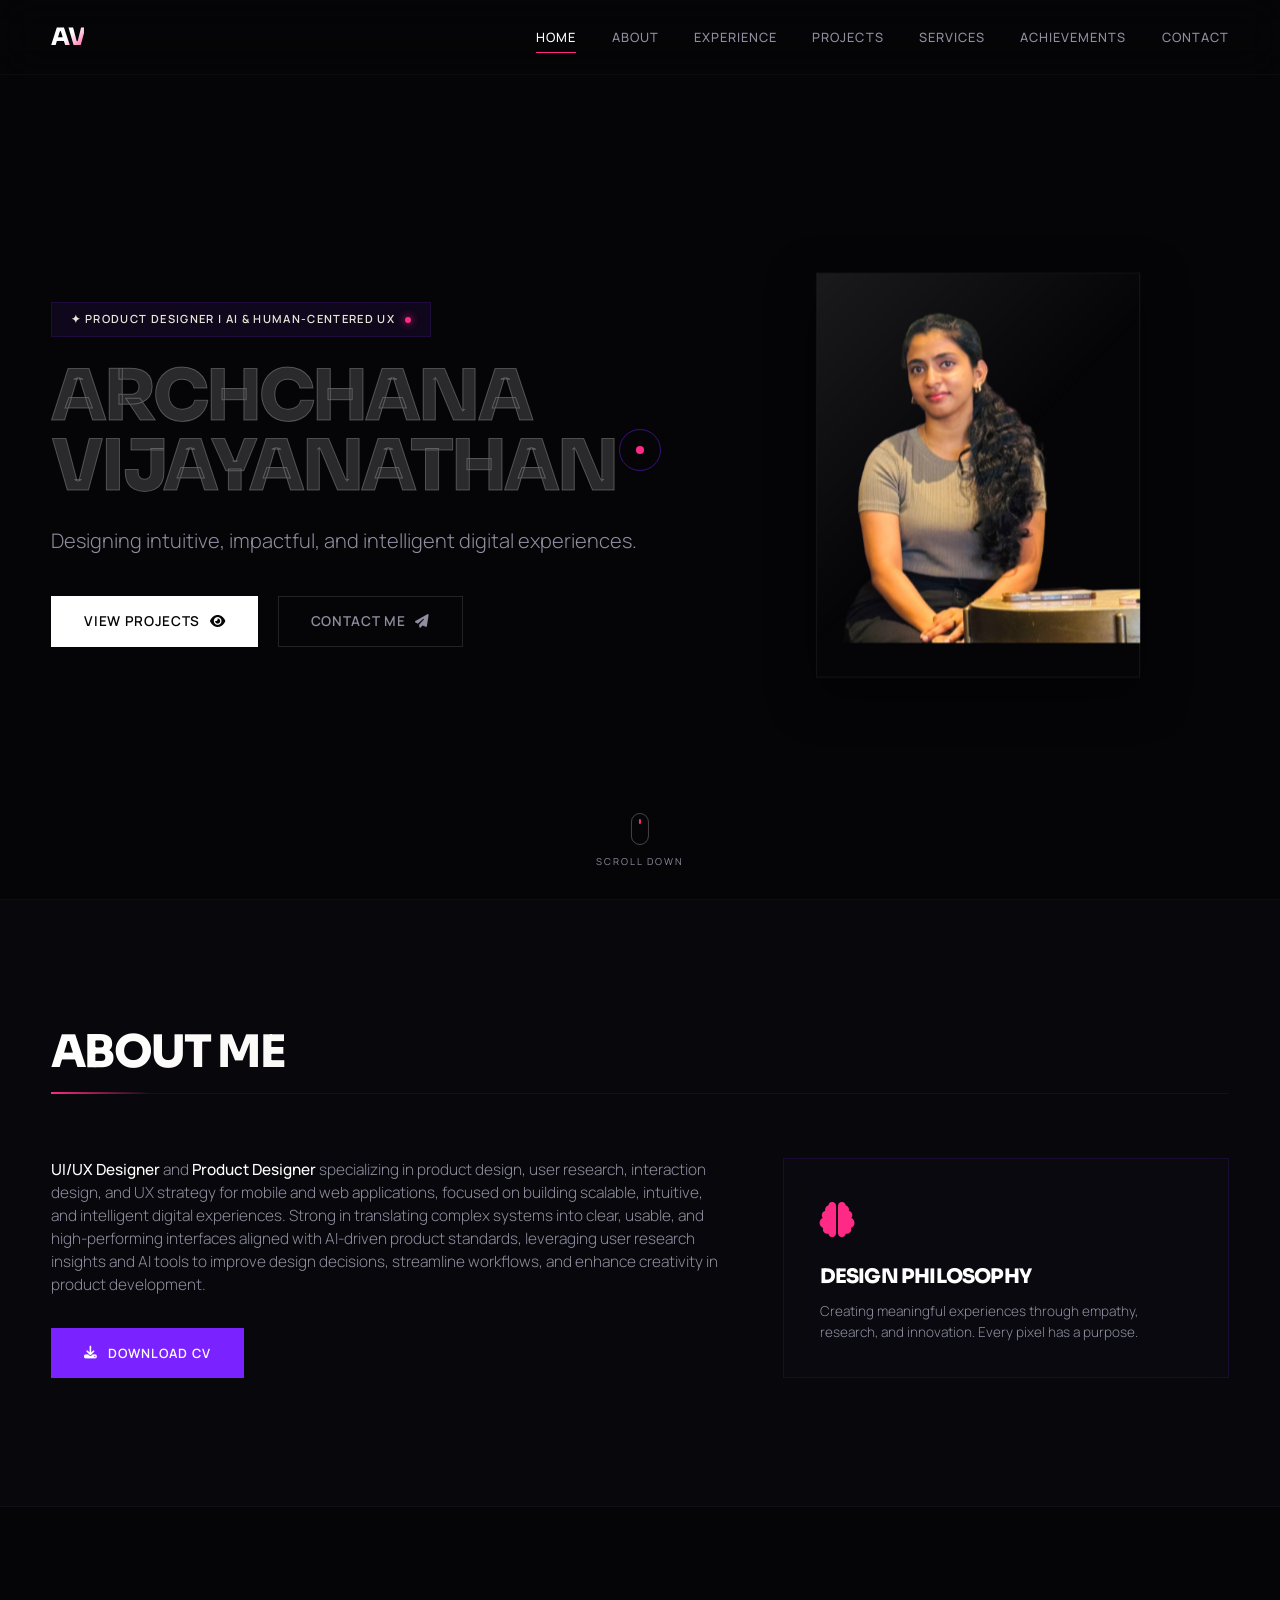
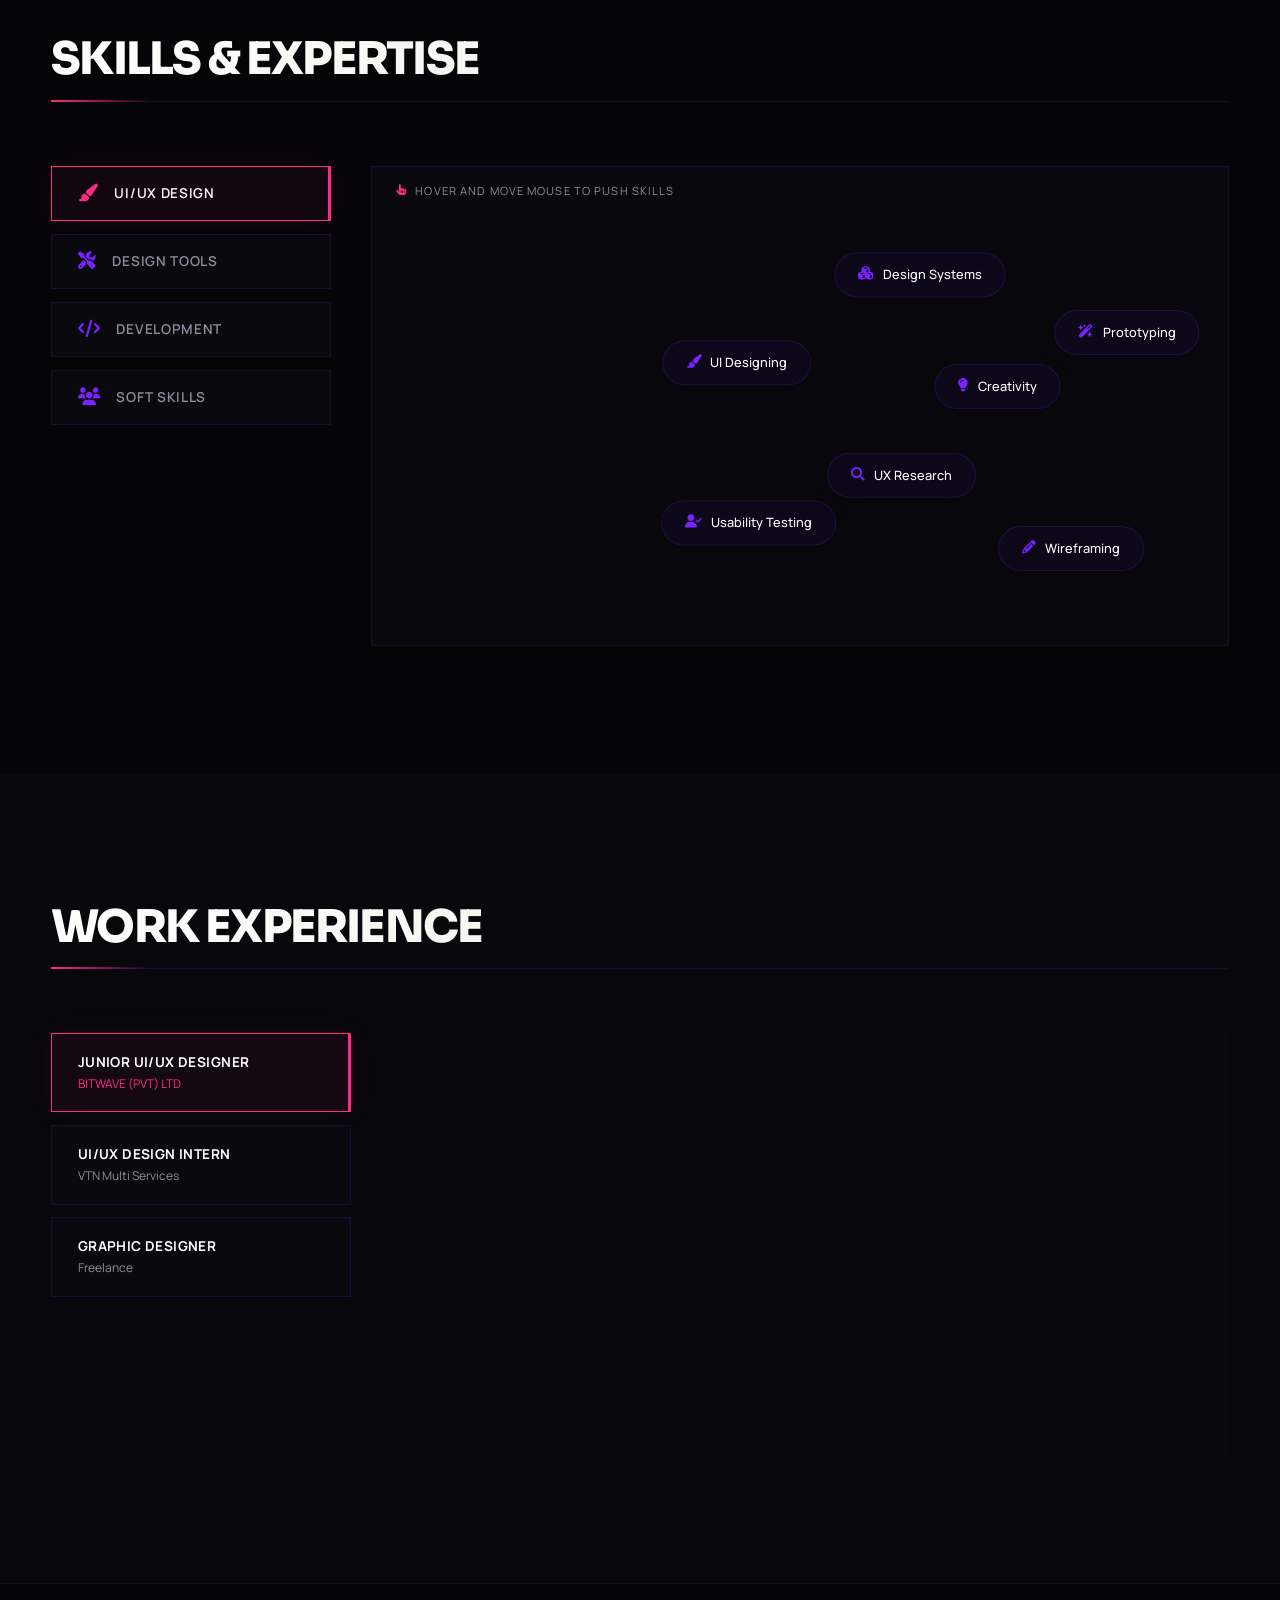
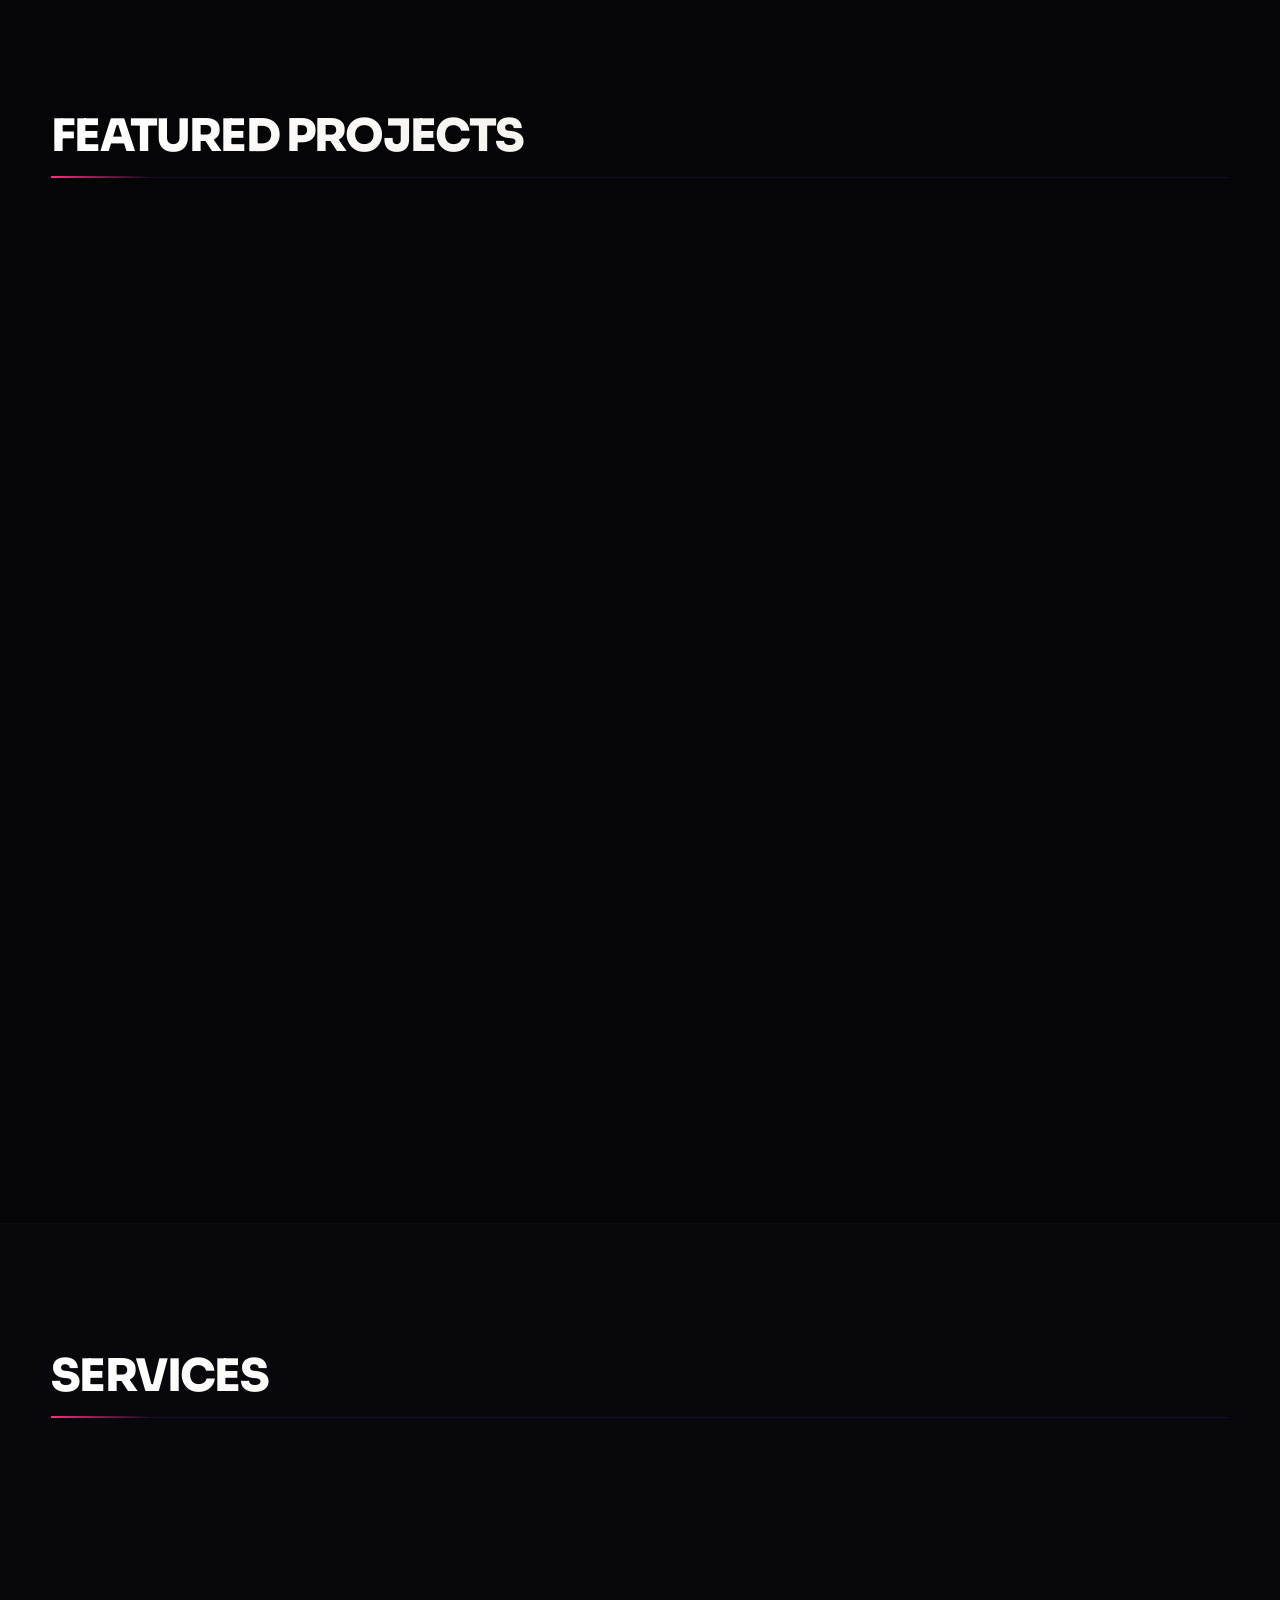
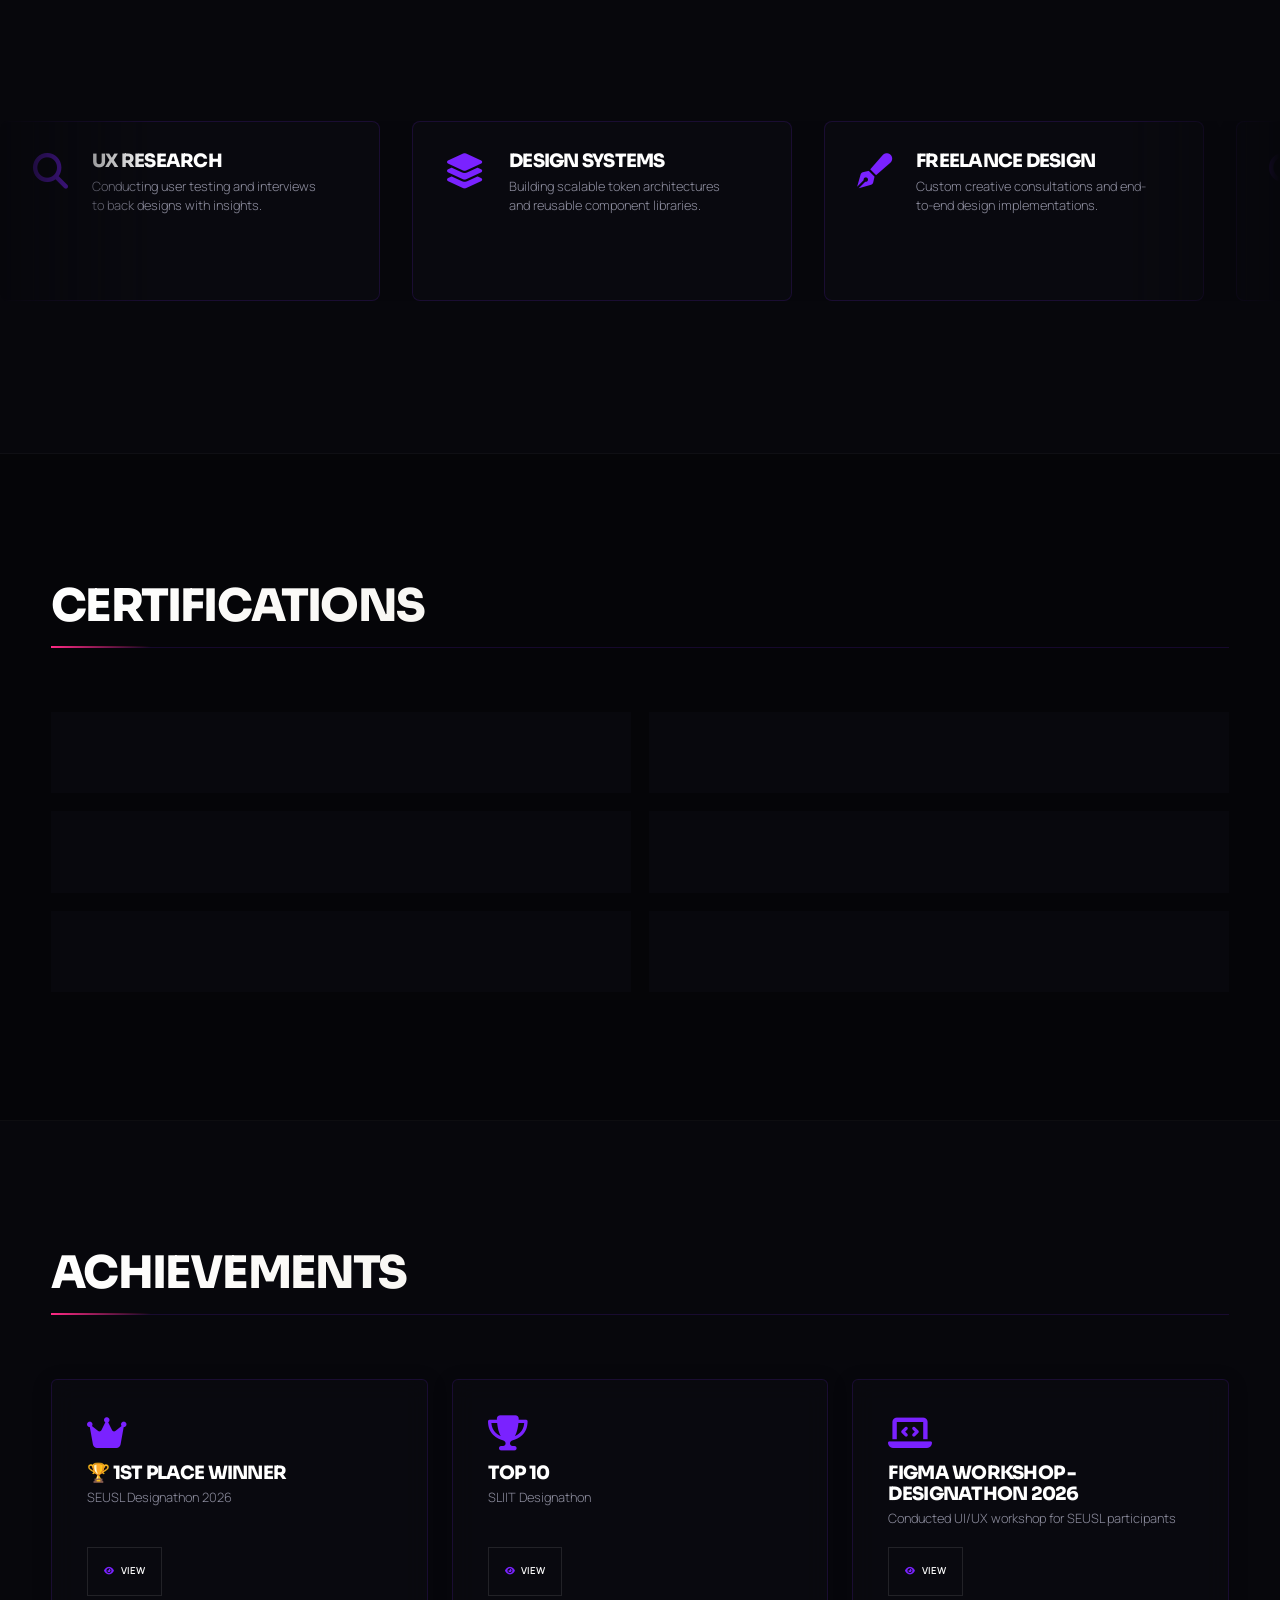
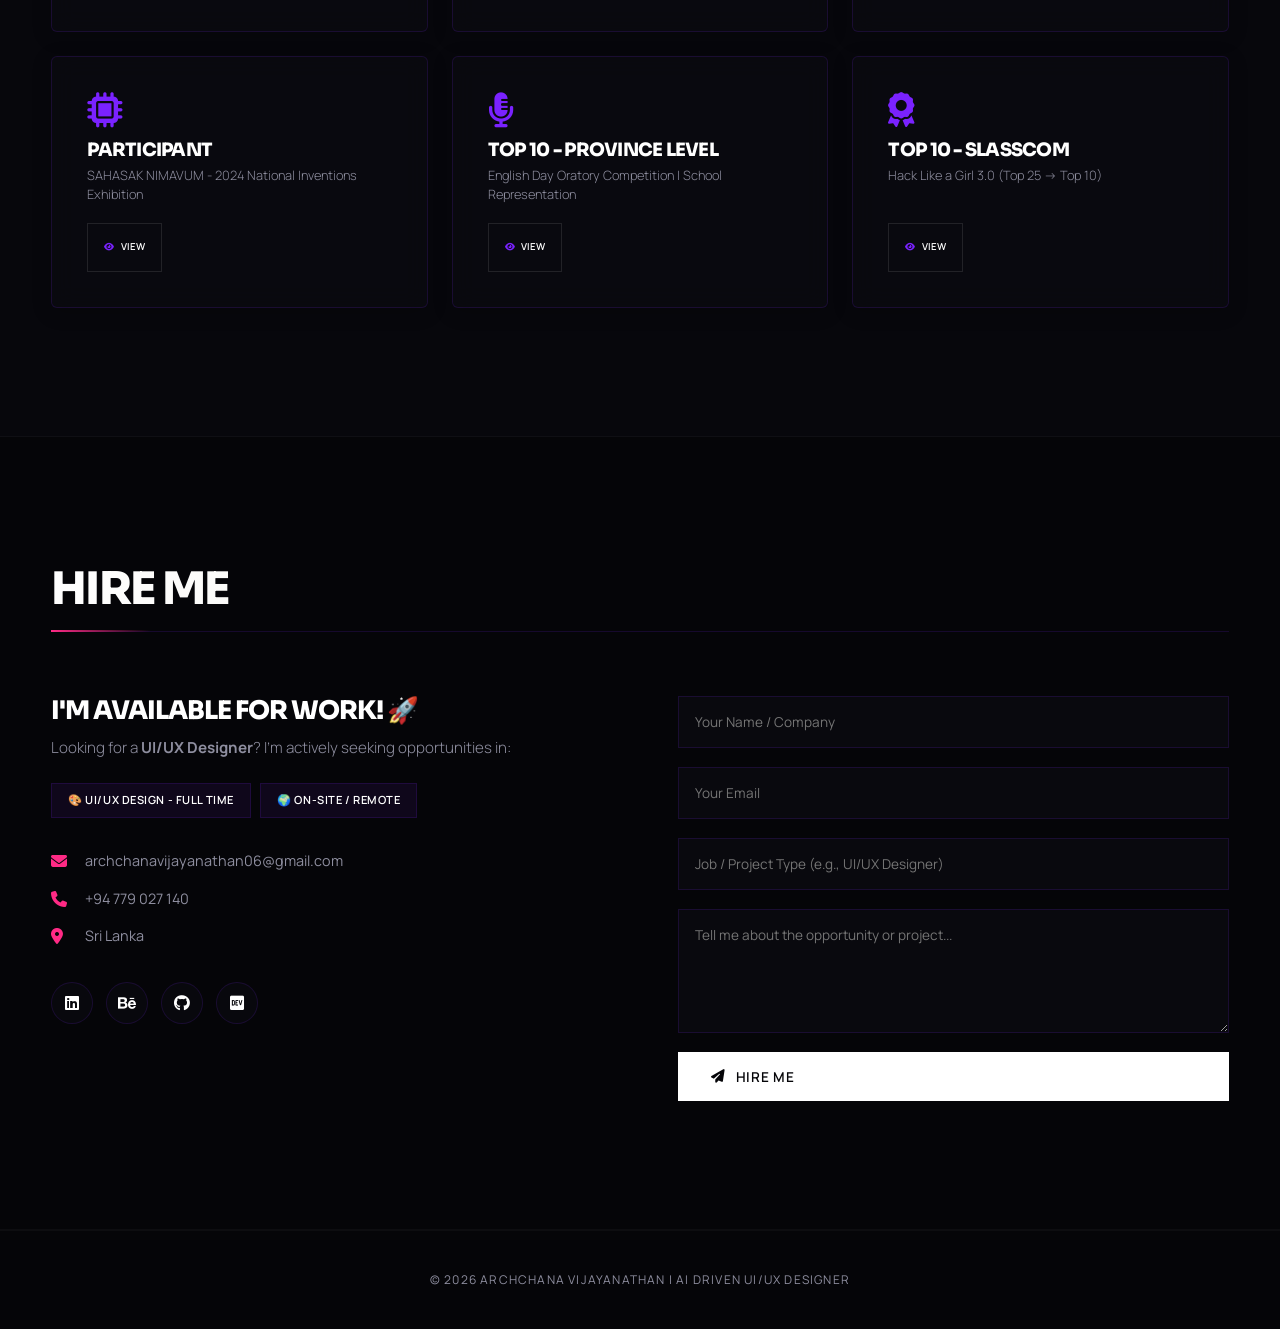
==== commit 576b5019: "updated" ====
--- a/index.html
+++ b/index.html
@@ -76,7 +76,7 @@
         <div class="hero-grid">
           <div class="hero-content">
             <div class="hero-badge">
-              <span class="badge-text">✦ AI Driven UI/UX Designer</span>
+              <span class="badge-text">✦ Product Designer | AI & Human-Centered UX </span>
               <span class="badge-pulse"></span>
             </div>
             <h1
